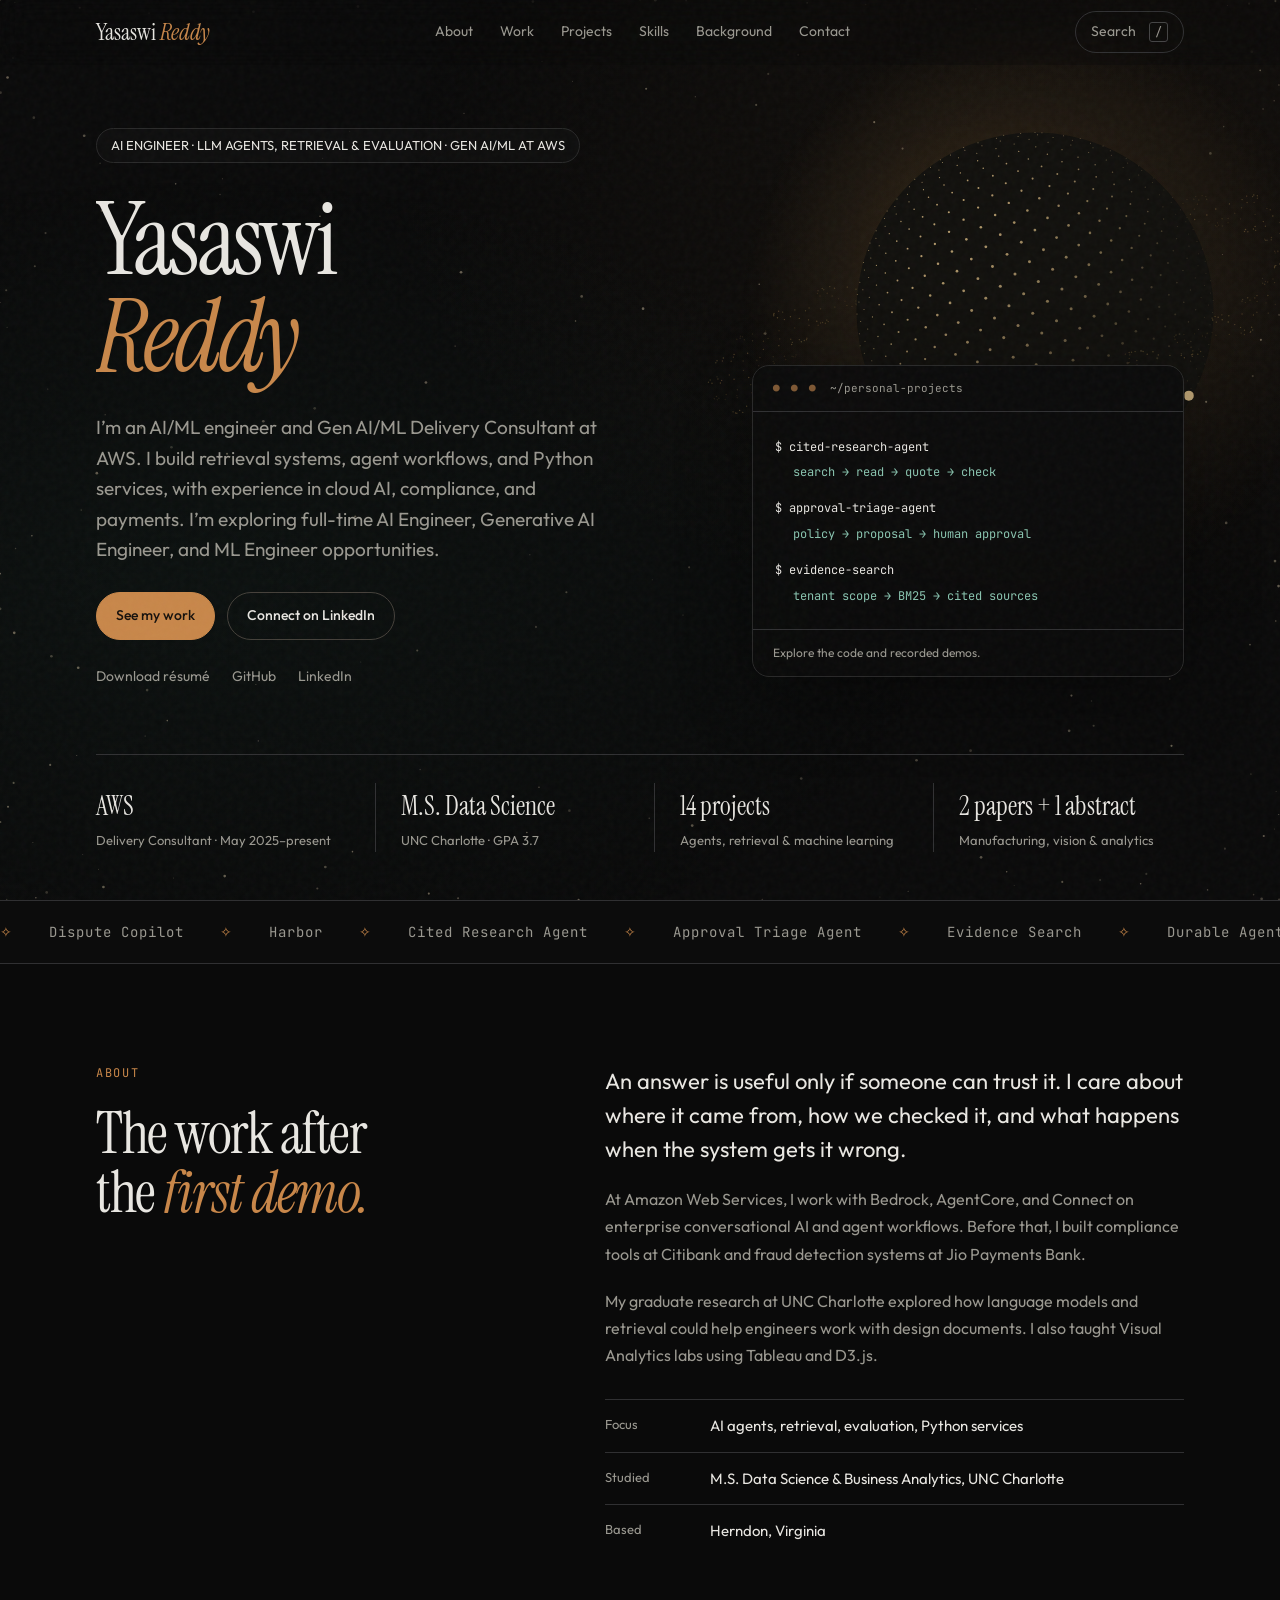
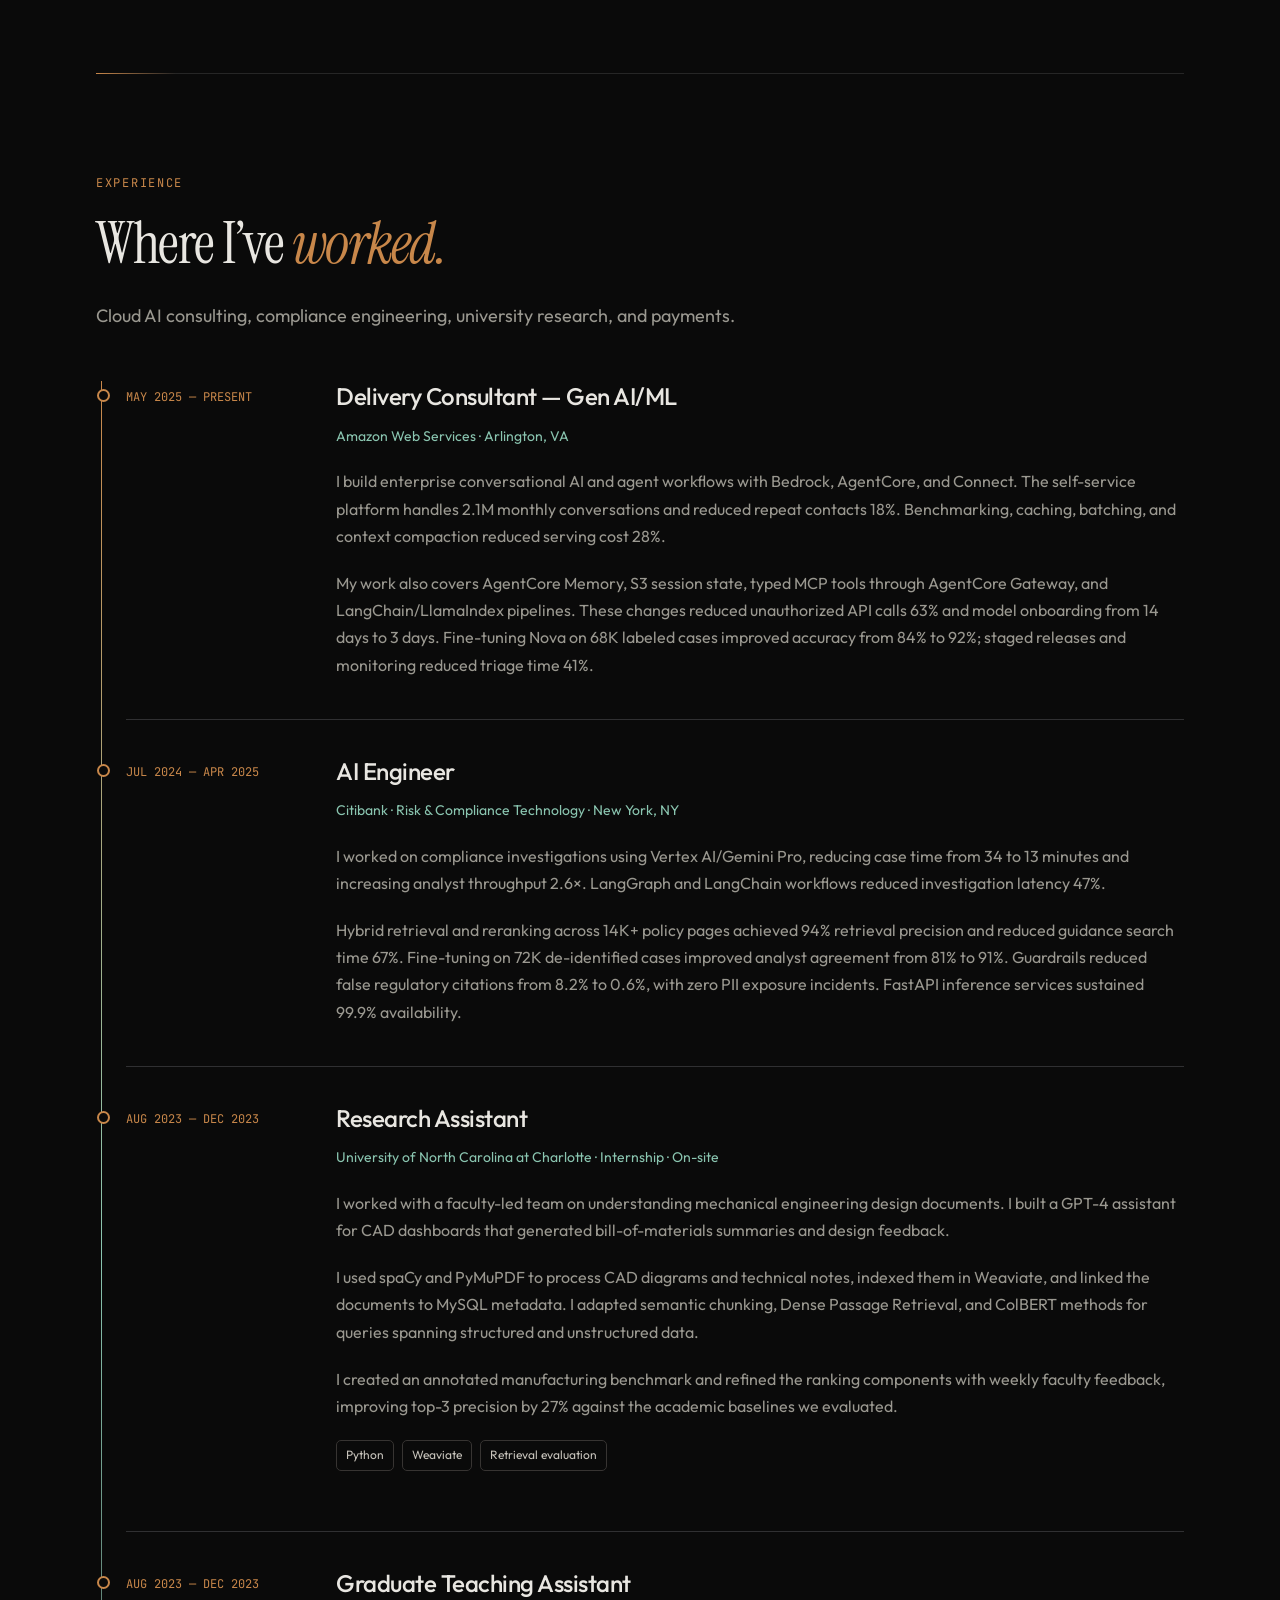
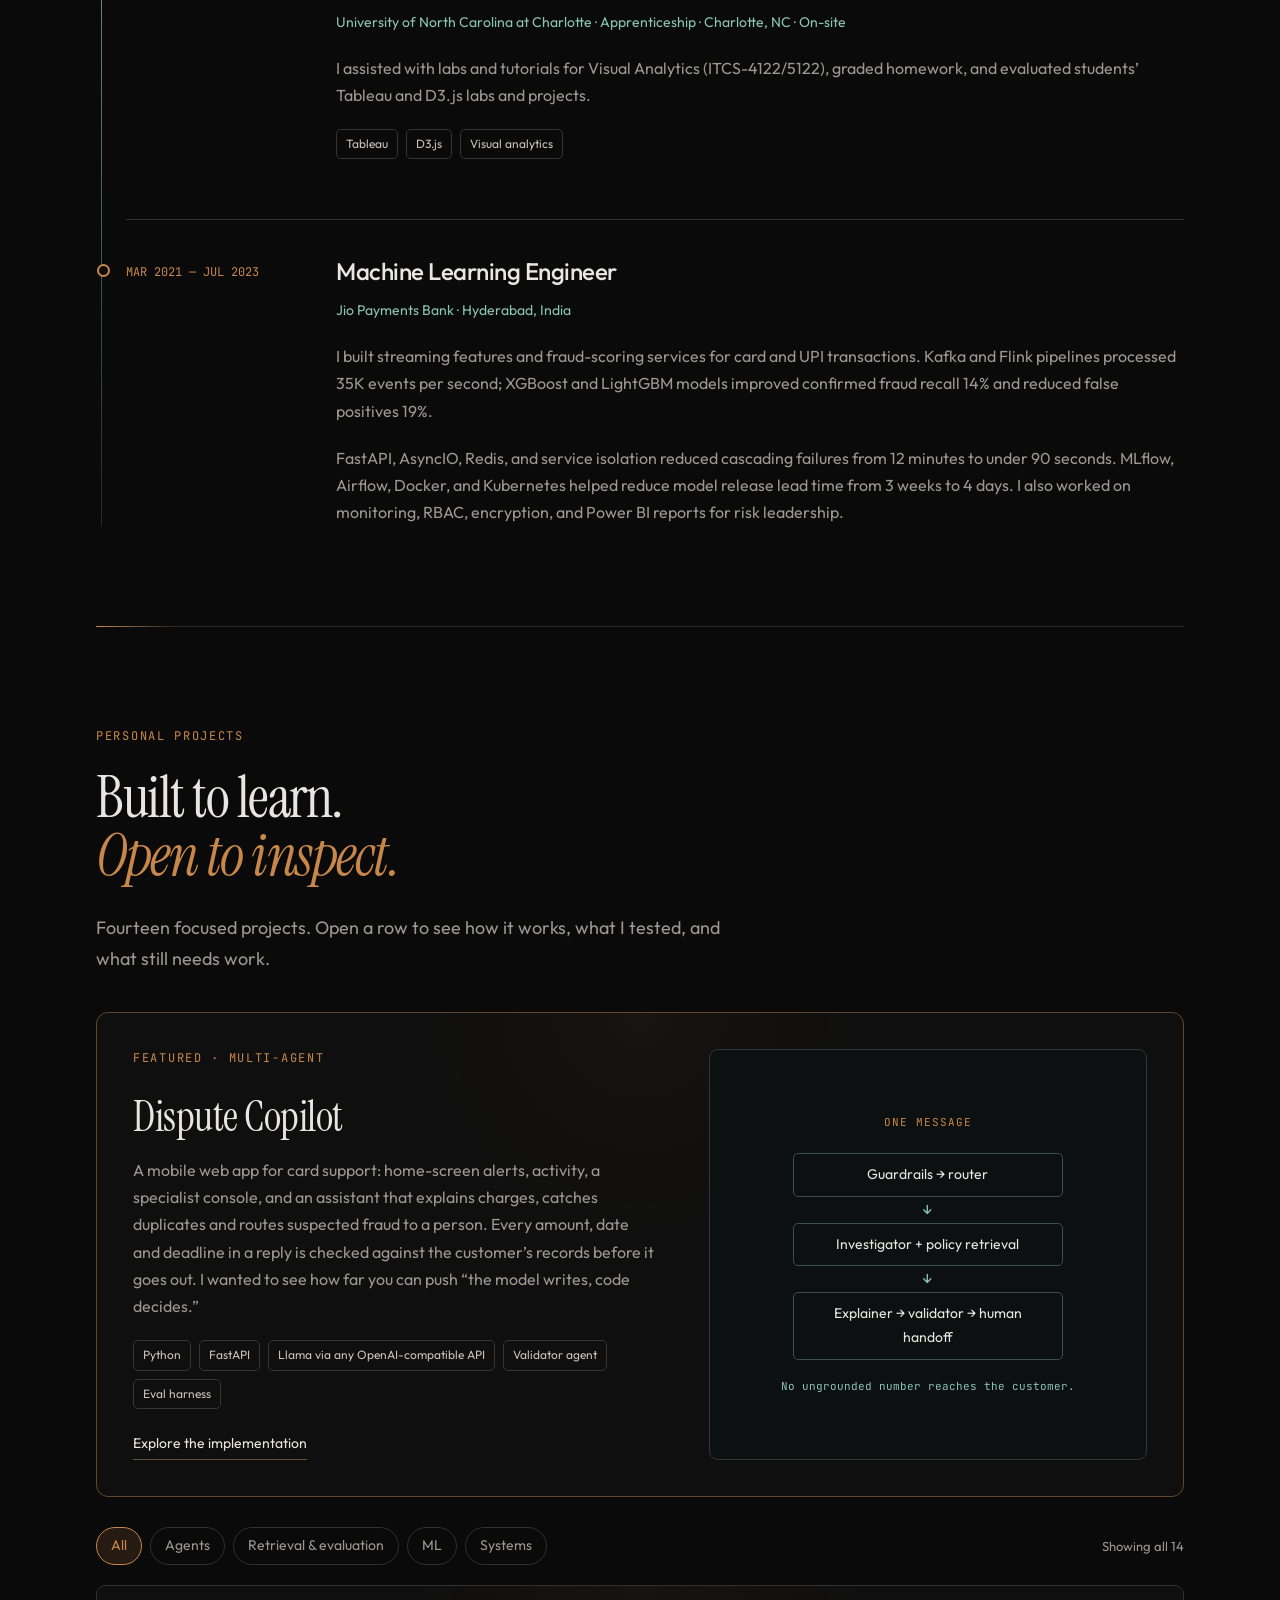
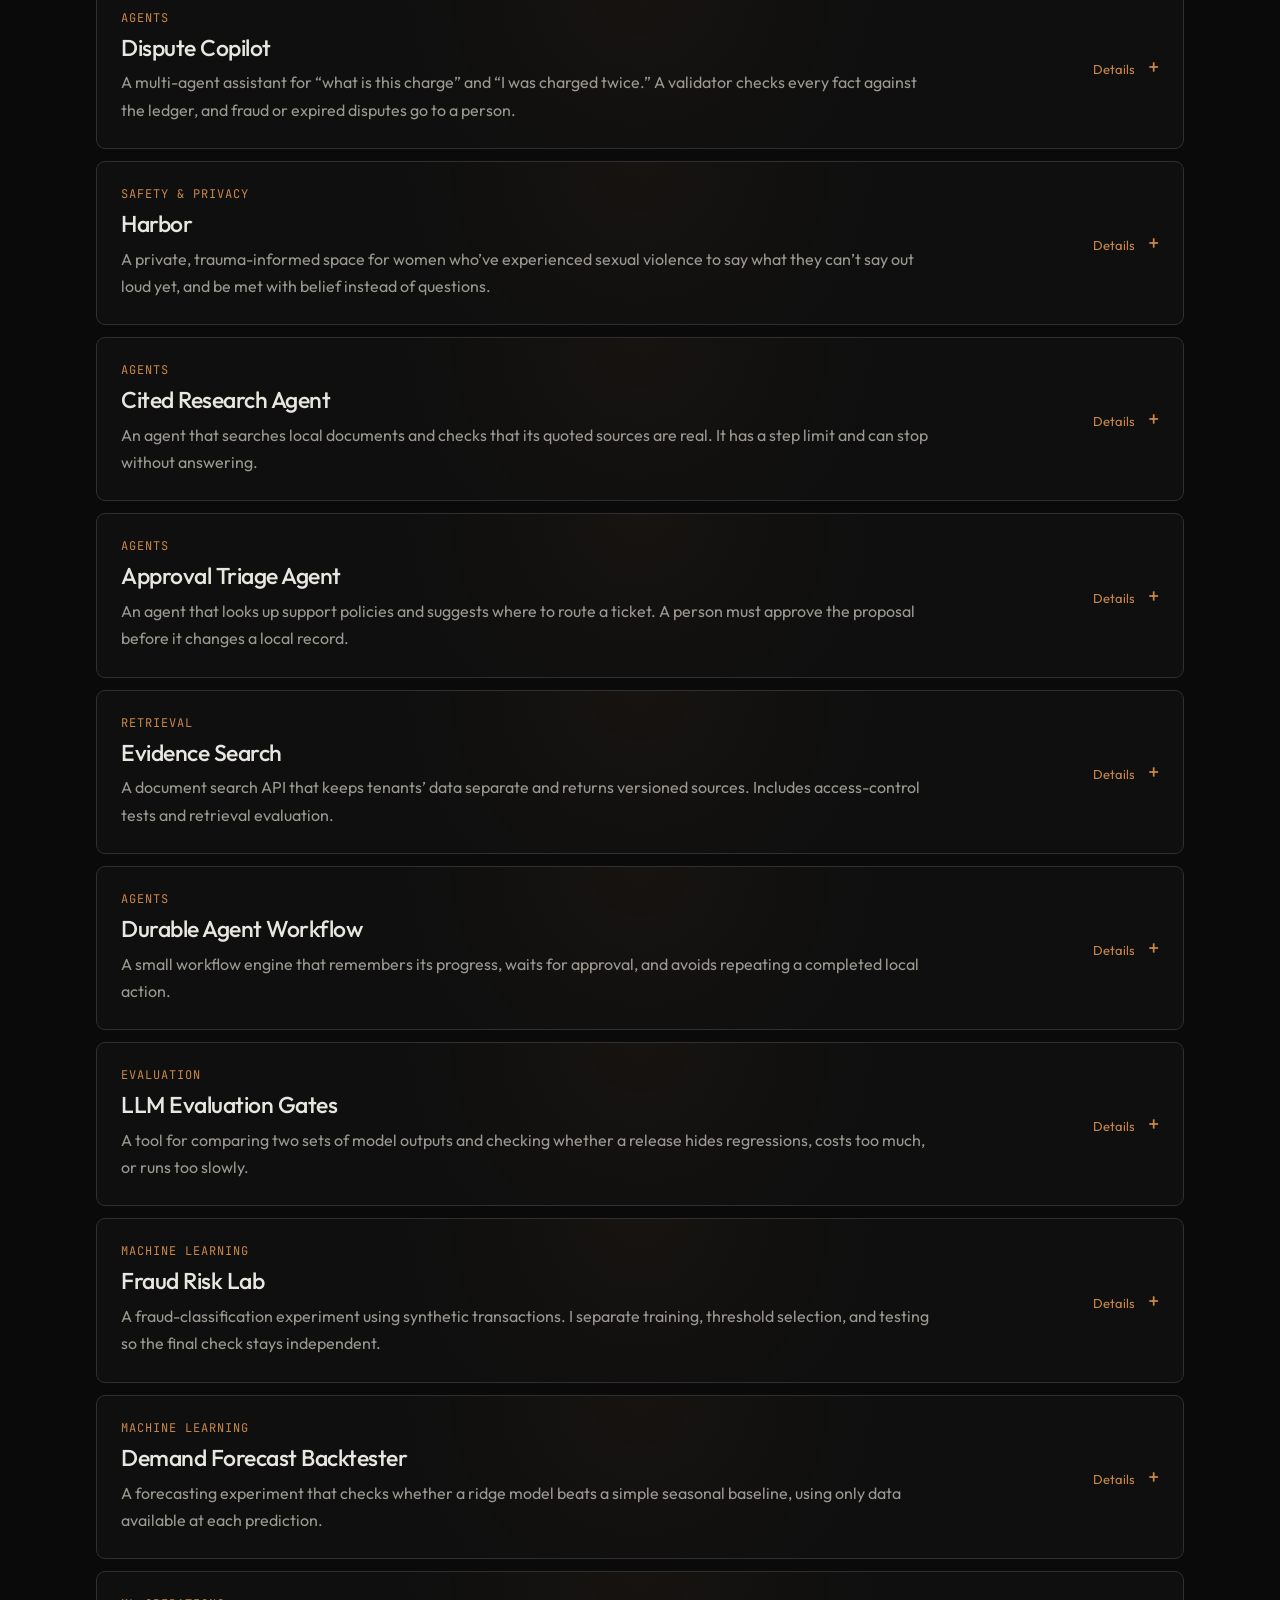
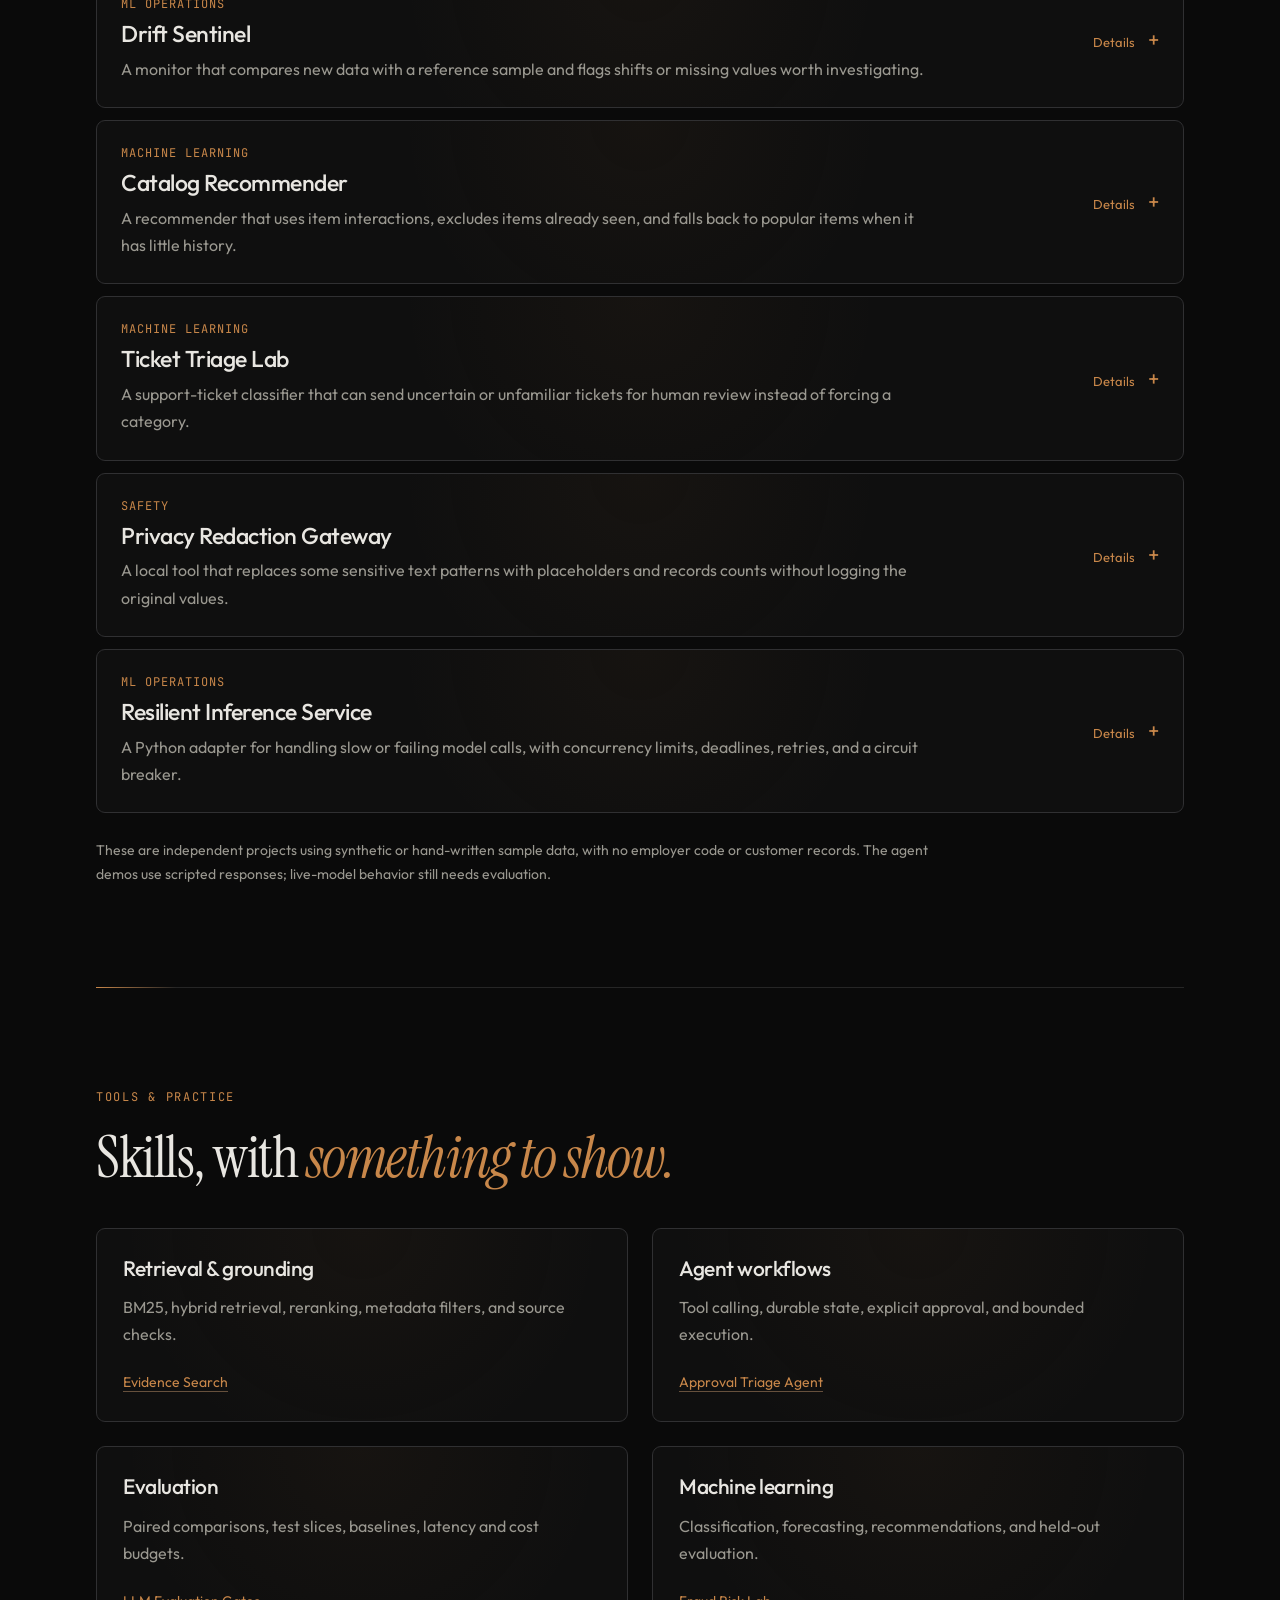
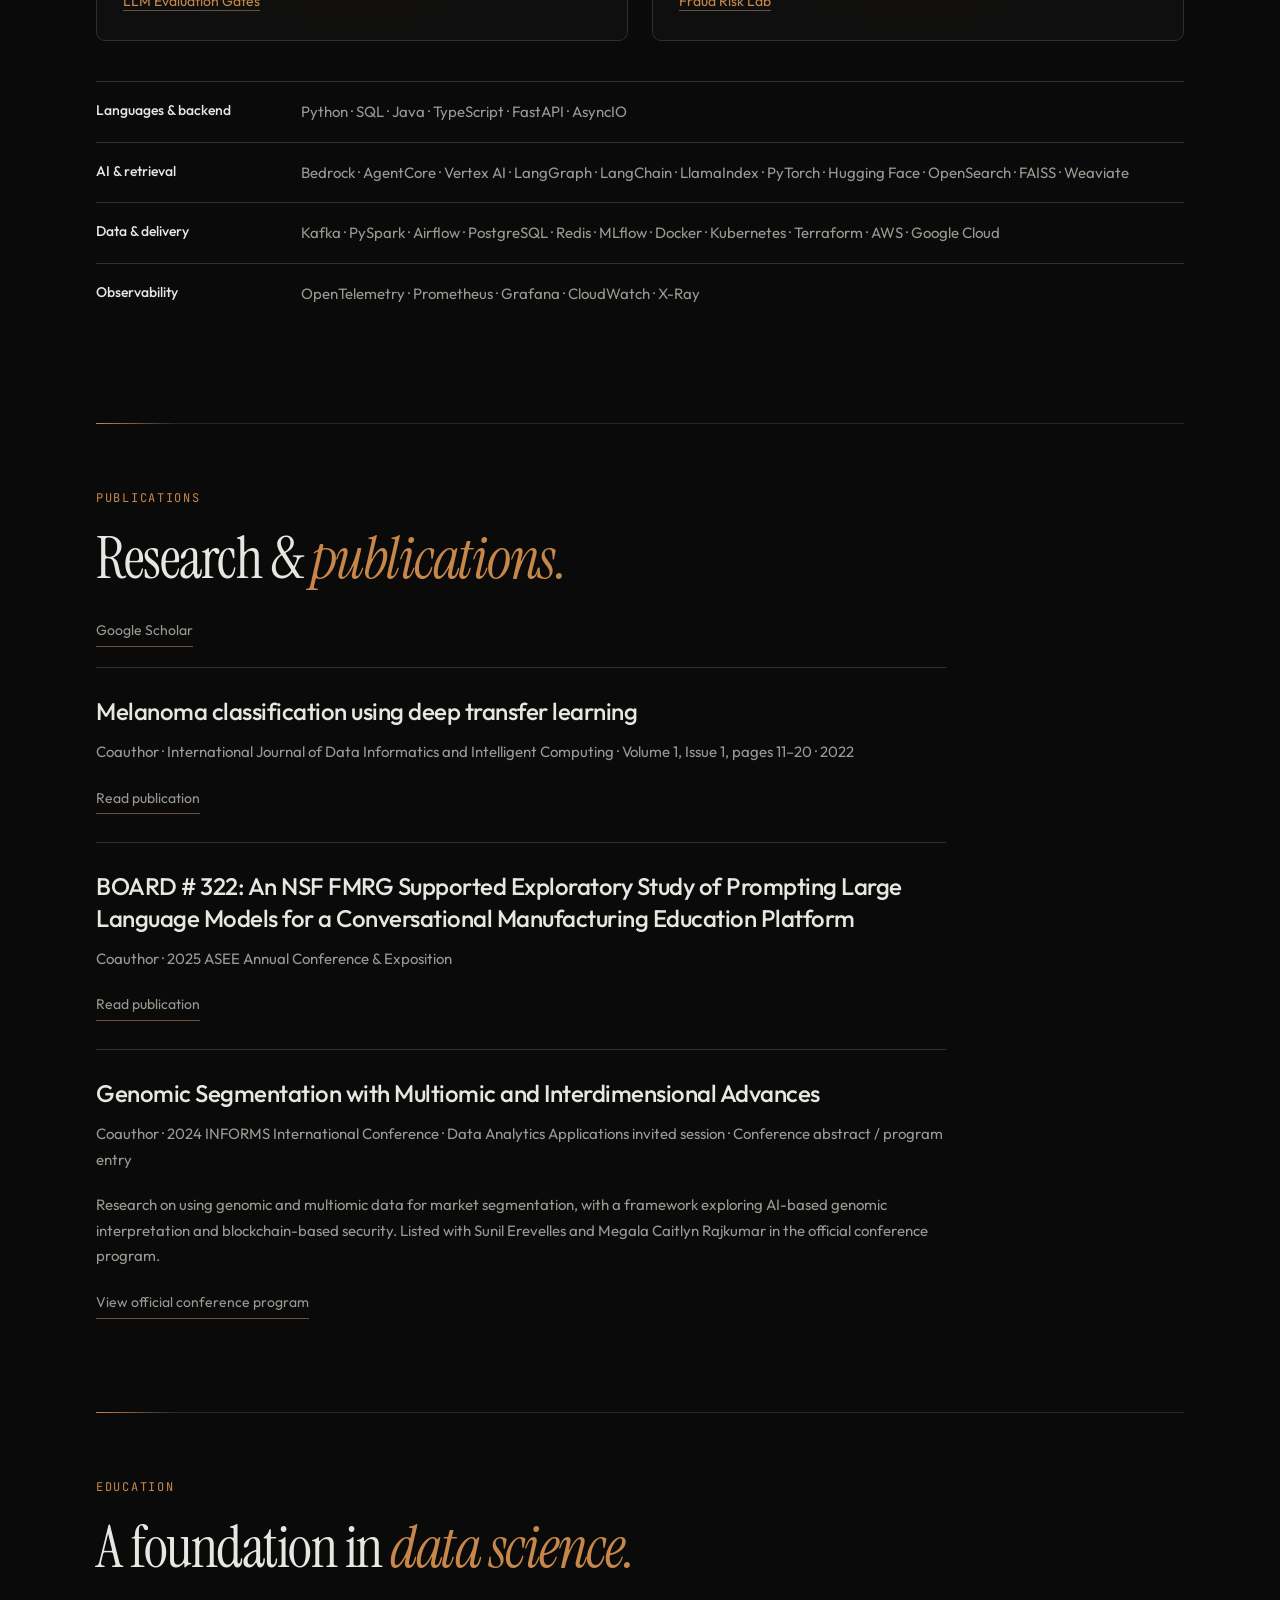
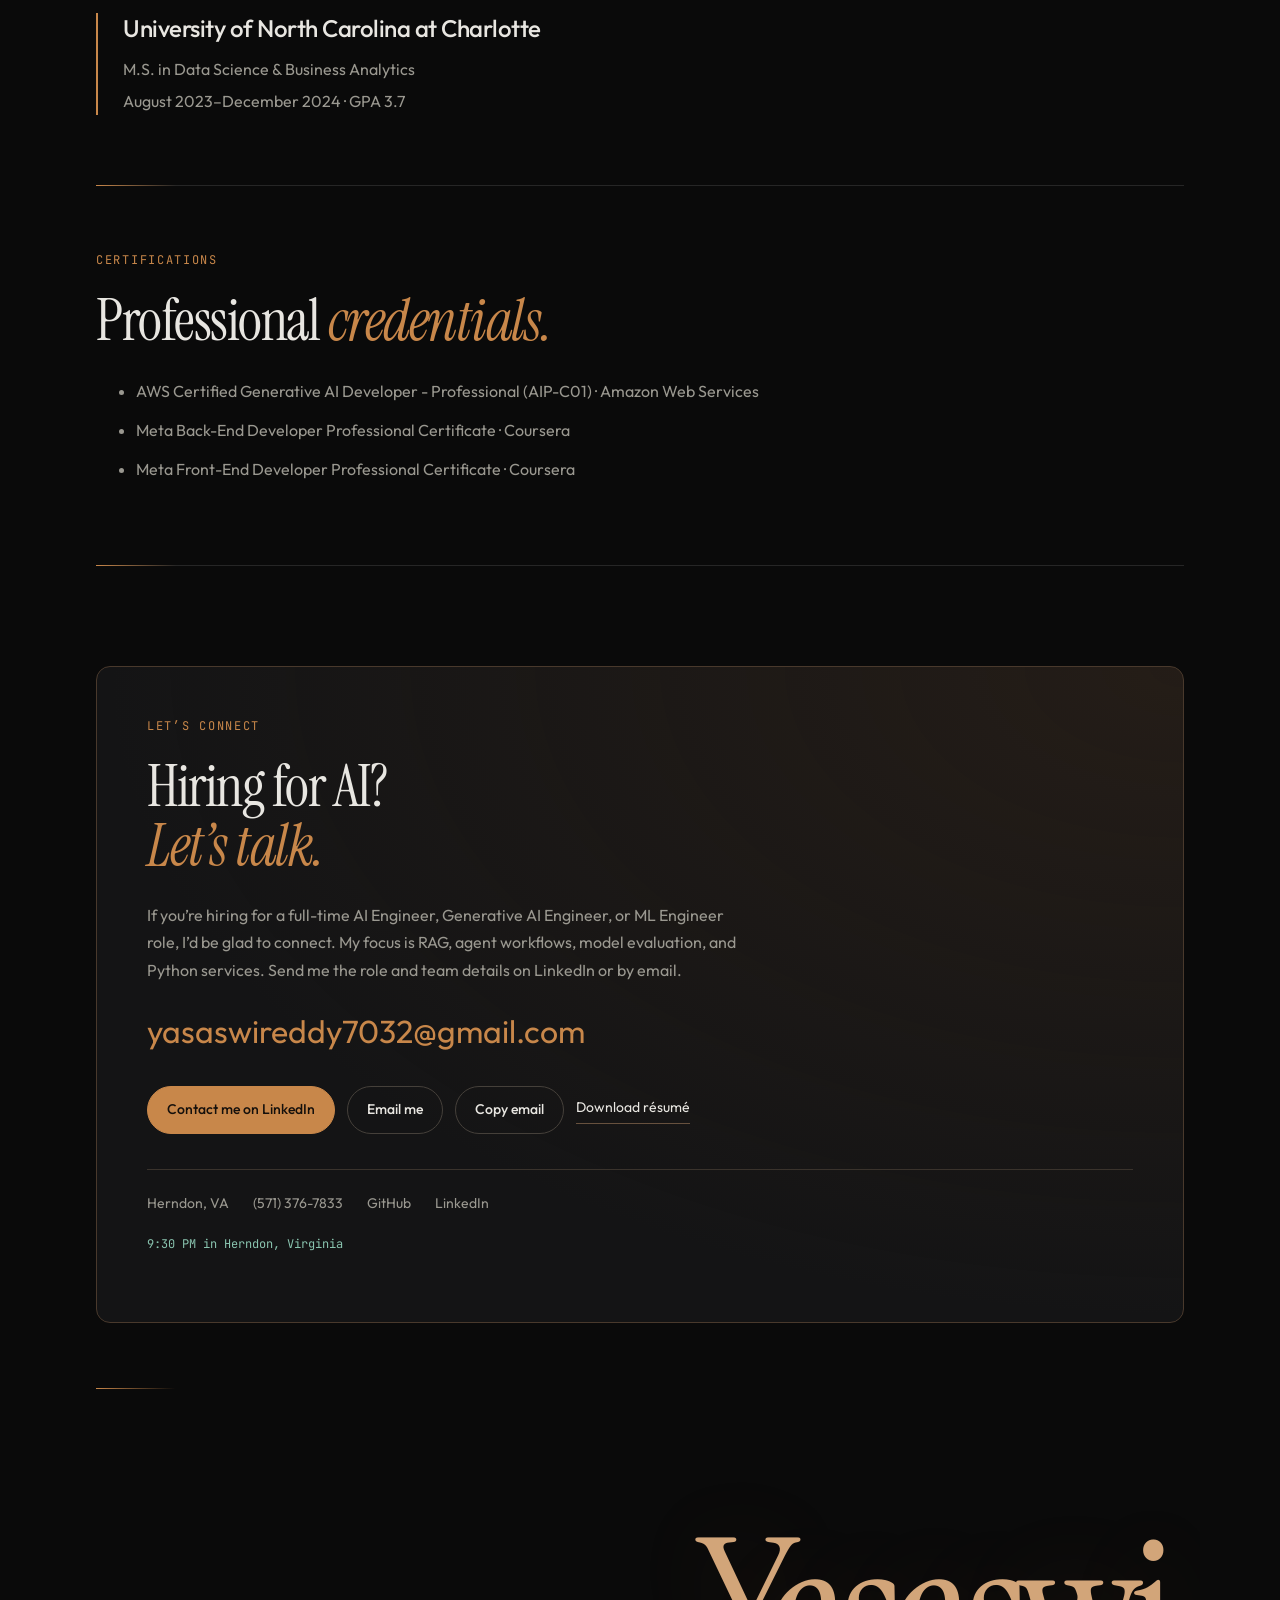
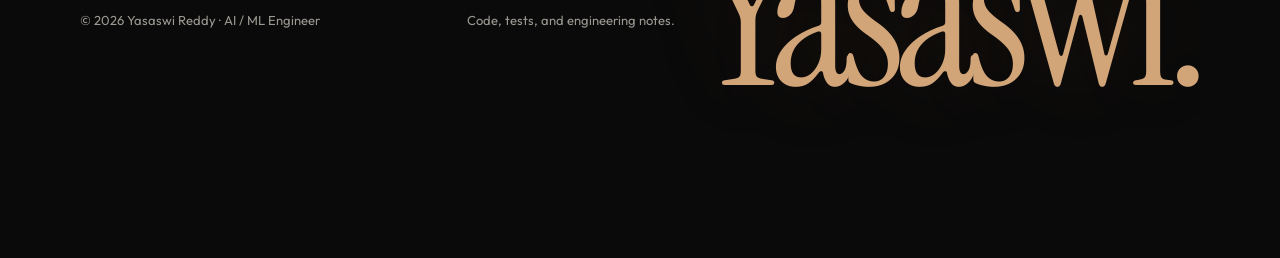
==== index.html @ 03871ff8 "Use Yasaswi Reddy everywhere and add cover images for Dispute Copilot and Harbor Co-Authored-By: Cla" ====
<!doctype html>
<html lang="en"><head><meta charset="utf-8"><meta name="viewport" content="width=device-width,initial-scale=1"><title>Yasaswi Reddy | AI &amp; ML Engineer</title><meta name="description" content="Yasaswi Reddy, Gen AI/ML Delivery Consultant at AWS. Explore independent agent, retrieval, and machine learning projects, research, and engineering experience."><meta name="theme-color" content="#0c0c0d"><link rel="canonical" href="https://yasaswireddy7032.github.io/evidence-search/"><meta property="og:title" content="Yasaswi Reddy | AI & ML Engineer"><meta property="og:description" content="Agent workflows, retrieval, and dependable Python systems. Projects with code, tests, and honest engineering notes."><meta property="og:type" content="website"><meta property="og:url" content="https://yasaswireddy7032.github.io/evidence-search/"><meta property="og:image" content="https://yasaswireddy7032.github.io/evidence-search/og/portfolio.png"><meta property="og:image:width" content="1200"><meta property="og:image:height" content="627"><meta name="twitter:card" content="summary_large_image"><meta name="twitter:image" content="https://yasaswireddy7032.github.io/evidence-search/og/portfolio.png"><link rel="stylesheet" href="style.css"><link rel="stylesheet" href="effects.css"><script src="app.js" defer></script><script src="effects.js" defer></script></head>
<body><div class="cosmos" aria-hidden="true"><canvas id="starfield"></canvas></div><div class="grain" aria-hidden="true"></div><div class="scroll-progress" aria-hidden="true"></div><a class="skip" href="#main">Skip to content</a>
<header class="site-header"><nav aria-label="Main navigation"><a class="brand" href="#home">Yasaswi <em>Reddy</em></a><div class="navlinks" id="section-links"><a href="#about">About</a><a href="#experience">Work</a><a href="#work">Projects</a><a href="#skills">Skills</a><a href="#background">Background</a><a href="#contact">Contact</a></div><button class="search-toggle" aria-label="Search projects and sections" hidden>Search <kbd>/</kbd></button><button class="menu-toggle" aria-expanded="false" aria-controls="section-links">Menu</button></nav></header>
<main id="main"><section id="home" class="hero wrap"><div class="planet-stage" aria-hidden="true"><canvas id="planet"></canvas></div><div class="hero-grid"><div><p class="eyebrow">AI ENGINEER · LLM AGENTS, RETRIEVAL &amp; EVALUATION · GEN AI/ML AT AWS</p><h1><span class="name-line"><span>Yasaswi</span></span><span class="name-line"><span><em>Reddy</em></span></span></h1><p class="intro">I’m an AI/ML engineer and Gen AI/ML Delivery Consultant at AWS. I build retrieval systems, agent workflows, and Python services, with experience in cloud AI, compliance, and payments. I’m exploring full-time AI Engineer, Generative AI Engineer, and ML Engineer opportunities.</p><div class="actions"><a class="button" href="#work">See my work</a><a class="button secondary" href="https://www.linkedin.com/in/yasaswireddy/">Connect on LinkedIn</a></div><div class="hero-links"><a href="Yasaswi-Bhumireddy-AI-Engineer.pdf">Download résumé</a><a href="https://github.com/yasaswireddy7032">GitHub</a><a href="https://www.linkedin.com/in/yasaswireddy/">LinkedIn</a></div></div><div class="terminal"><div class="terminal-bar"><span>~/personal-projects</span><span>Python / AI</span></div><div class="terminal-content"><a href="cited-research-agent.html"><span class="prompt">$</span> cited-research-agent</a><p>search → read → quote → check</p><a href="approval-triage-agent.html"><span class="prompt">$</span> approval-triage-agent</a><p>policy → proposal → human approval</p><a href="evidence-search.html"><span class="prompt">$</span> evidence-search</a><p>tenant scope → BM25 → cited sources</p></div><div class="terminal-foot">Explore the code and recorded demos.</div></div></div><dl class="credentials"><div><dt>Now</dt><dd>AWS</dd><p>Delivery Consultant · May 2025–present</p></div><div><dt>Education</dt><dd>M.S. Data Science</dd><p>UNC Charlotte · GPA 3.7</p></div><div><dt>Independent work</dt><dd>14 projects</dd><p>Agents, retrieval &amp; machine learning</p></div><div><dt>Research</dt><dd>2 papers + 1 abstract</dd><p>Manufacturing, vision &amp; analytics</p></div></dl></section>
<div class="focus-band">AGENT WORKFLOWS <span>·</span> RETRIEVAL <span>·</span> EVALUATION <span>·</span> PYTHON <span>·</span> CLOUD AI</div>
<section id="about" class="section wrap two-col"><div><p class="eyebrow">ABOUT</p><h2>The work after<br>the <em>first demo.</em></h2></div><div><p class="large-copy">An answer is useful only if someone can trust it. I care about where it came from, how we checked it, and what happens when the system gets it wrong.</p><p>At Amazon Web Services, I work with Bedrock, AgentCore, and Connect on enterprise conversational AI and agent workflows. Before that, I built compliance tools at Citibank and fraud detection systems at Jio Payments Bank.</p><p>My graduate research at UNC Charlotte explored how language models and retrieval could help engineers work with design documents. I also taught Visual Analytics labs using Tableau and D3.js.</p><dl class="facts"><div><dt>Focus</dt><dd>AI agents, retrieval, evaluation, Python services</dd></div><div><dt>Studied</dt><dd>M.S. Data Science &amp; Business Analytics, UNC Charlotte</dd></div><div><dt>Based</dt><dd>Herndon, Virginia</dd></div></dl></div></section>
<section id="experience" class="section wrap"><p class="eyebrow">EXPERIENCE</p><h2>Where I’ve <em>worked.</em></h2><p class="section-intro">Cloud AI consulting, compliance engineering, university research, and payments.</p><div class="timeline"><article><span class="date">MAY 2025 — PRESENT</span><div><h3>Delivery Consultant — Gen AI/ML</h3><p class="employer">Amazon Web Services · Arlington, VA</p><p>I build enterprise conversational AI and agent workflows with Bedrock, AgentCore, and Connect. The self-service platform handles 2.1M monthly conversations and reduced repeat contacts 18%. Benchmarking, caching, batching, and context compaction reduced serving cost 28%.</p><p>My work also covers AgentCore Memory, S3 session state, typed MCP tools through AgentCore Gateway, and LangChain/LlamaIndex pipelines. These changes reduced unauthorized API calls 63% and model onboarding from 14 days to 3 days. Fine-tuning Nova on 68K labeled cases improved accuracy from 84% to 92%; staged releases and monitoring reduced triage time 41%.</p></div></article><article><span class="date">JUL 2024 — APR 2025</span><div><h3>AI Engineer</h3><p class="employer">Citibank · Risk &amp; Compliance Technology · New York, NY</p><p>I worked on compliance investigations using Vertex AI/Gemini Pro, reducing case time from 34 to 13 minutes and increasing analyst throughput 2.6×. LangGraph and LangChain workflows reduced investigation latency 47%.</p><p>Hybrid retrieval and reranking across 14K+ policy pages achieved 94% retrieval precision and reduced guidance search time 67%. Fine-tuning on 72K de-identified cases improved analyst agreement from 81% to 91%. Guardrails reduced false regulatory citations from 8.2% to 0.6%, with zero PII exposure incidents. FastAPI inference services sustained 99.9% availability.</p></div></article><article><span class="date">AUG 2023 — DEC 2023</span><div><h3>Research Assistant</h3><p class="employer">University of North Carolina at Charlotte · Internship · On-site</p><p>I worked with a faculty-led team on understanding mechanical engineering design documents. I built a GPT-4 assistant for CAD dashboards that generated bill-of-materials summaries and design feedback.</p><p>I used spaCy and PyMuPDF to process CAD diagrams and technical notes, indexed them in Weaviate, and linked the documents to MySQL metadata. I adapted semantic chunking, Dense Passage Retrieval, and ColBERT methods for queries spanning structured and unstructured data.</p><p>I created an annotated manufacturing benchmark and refined the ranking components with weekly faculty feedback, improving top-3 precision by 27% against the academic baselines we evaluated.</p><div class="tags"><span>Python</span><span>Weaviate</span><span>Retrieval evaluation</span></div></div></article><article><span class="date">AUG 2023 — DEC 2023</span><div><h3>Graduate Teaching Assistant</h3><p class="employer">University of North Carolina at Charlotte · Apprenticeship · Charlotte, NC · On-site</p><p>I assisted with labs and tutorials for Visual Analytics (ITCS-4122/5122), graded homework, and evaluated students’ Tableau and D3.js labs and projects.</p><div class="tags"><span>Tableau</span><span>D3.js</span><span>Visual analytics</span></div></div></article><article><span class="date">MAR 2021 — JUL 2023</span><div><h3>Machine Learning Engineer</h3><p class="employer">Jio Payments Bank · Hyderabad, India</p><p>I built streaming features and fraud-scoring services for card and UPI transactions. Kafka and Flink pipelines processed 35K events per second; XGBoost and LightGBM models improved confirmed fraud recall 14% and reduced false positives 19%.</p><p>FastAPI, AsyncIO, Redis, and service isolation reduced cascading failures from 12 minutes to under 90 seconds. MLflow, Airflow, Docker, and Kubernetes helped reduce model release lead time from 3 weeks to 4 days. I also worked on monitoring, RBAC, encryption, and Power BI reports for risk leadership.</p></div></article></div></section>
<section id="work" class="section wrap"><p class="eyebrow">PERSONAL PROJECTS</p><h2>Built to learn.<br><em>Open to inspect.</em></h2><p class="section-intro">Fourteen focused projects. Open a row to see how it works, what I tested, and what still needs work.</p><div class="featured"><div><p class="eyebrow">FEATURED · MULTI-AGENT</p><h3>Dispute Copilot</h3><p>A mobile web app for card support: home-screen alerts, activity, a specialist console, and an assistant that explains charges, catches duplicates and routes suspected fraud to a person. Every amount, date and deadline in a reply is checked against the customer&#8217;s records before it goes out. I wanted to see how far you can push “the model writes, code decides.”</p><div class="tags"><span>Python</span><span>FastAPI</span><span>Llama via any OpenAI-compatible API</span><span>Validator agent</span><span>Eval harness</span></div><a class="text-link" href="dispute-copilot.html">Explore the implementation</a></div><div class="pipeline" aria-label="Dispute Copilot architecture"><span class="eyebrow">ONE MESSAGE</span><div>Guardrails → router</div><span aria-hidden="true">↓</span><div>Investigator + policy retrieval</div><span aria-hidden="true">↓</span><div>Explainer → validator → human handoff</div><p>No ungrounded number reaches the customer.</p></div></div>
<div class="project-toolbar"><div class="filters" role="group" aria-label="Filter projects" hidden><button class="active" data-filter="All" aria-pressed="true">All</button><button data-filter="Agents" aria-pressed="false">Agents</button><button data-filter="Retrieval &amp; evaluation" aria-pressed="false">Retrieval &amp; evaluation</button><button data-filter="ML" aria-pressed="false">ML</button><button data-filter="Systems" aria-pressed="false">Systems</button></div><p id="project-count" aria-live="polite">Showing all 14</p></div><div id="projects-grid"><article class="project" id="p-dispute-copilot" data-category="Agents"><details><summary><span class="project-category">Agents</span><h3>Dispute Copilot</h3><span class="project-summary">A multi-agent assistant for “what is this charge” and “I was charged twice.” A validator checks every fact against the ledger, and fraud or expired disputes go to a person.</span><span class="detail-label">Details <span aria-hidden="true">+</span></span></summary><div class="project-body"><img class="project-cover" src="og/dispute-copilot.png" alt="Dispute Copilot home screen and chat" loading="lazy" width="1200" height="627"><h4>How it works</h4><p>Guardrails → router (LLM with rule fallback) → investigator (duplicate, subscription, fraud signals, notice deadline) → Reg Z / Reg E retrieval → explainer returns claims that cite evidence → deterministic validator → one retry, then rules, then a human. Disputes are drafted only after the customer confirms and are approved by a reviewer against a payload hash.</p><h4>Scope &amp; limitations</h4><p>58 tests pass. On 136 templated cases the rule-based mode passes all of them; on 25 hand-written messy messages it passes 44%, which is the gap the model router is meant to close. Model-backed numbers are not published yet. Synthetic data only; the fraud score is hand-weighted, not trained; policy text is my own summary, not legal guidance.</p><div class="actions"><a class="button secondary" href="dispute-copilot.html">Code &amp; implementation notes</a><a class="text-link" href="https://github.com/yasaswireddy7032/dispute-copilot/archive/refs/heads/main.zip">Download source</a></div></div></details></article><article class="project" id="p-harbor" data-category="Agents"><details><summary><span class="project-category">Safety &amp; privacy</span><h3>Harbor</h3><span class="project-summary">A private, trauma-informed space for women who&#8217;ve experienced sexual violence to say what they can&#8217;t say out loud yet, and be met with belief instead of questions.</span><span class="detail-label">Details <span aria-hidden="true">+</span></span></summary><div class="project-body"><img class="project-cover" src="og/harbor.png" alt="Harbor home screen and a supportive reply" loading="lazy" width="1200" height="627"><h4>How it works</h4><p>On-device listener: safety checks first (self-harm → 988, danger → 911 and quick exit, recent assault → time-sensitive care, no pressure), then theme-aware replies that never ask why or for details. Tap-to-say feelings, full-screen cards to show a nurse or counselor (read aloud), private journal, grounding, options, real survivor talks, and a safety plan. Anything saved is AES-GCM encrypted with her passcode; strict CSP, no server, no analytics.</p><h4>Scope &amp; limitations</h4><p>14 listener tests cover crisis routing and screen every reply for blaming or doubting language. Rule-based listener by default; an optional on-device model is screened the same way. Not yet reviewed by a rape crisis center, which is the next step before anyone relies on it. US resources only.</p><div class="actions"><a class="button secondary" href="https://yasaswireddy7032.github.io/harbor/">Open the app</a><a class="text-link" href="harbor.html">Code &amp; design notes</a><a class="text-link" href="https://github.com/yasaswireddy7032/harbor/archive/refs/heads/main.zip">Download source</a></div></div></details></article><article class="project" id="p-cited-research-agent" data-category="Agents"><details><summary><span class="project-category">Agents</span><h3>Cited Research Agent</h3><span class="project-summary">An agent that searches local documents and checks that its quoted sources are real. It has a step limit and can stop without answering.</span><span class="detail-label">Details <span aria-hidden="true">+</span></span></summary><div class="project-body"><h4>How it works</h4><p>Question → model decision → validated search/read tools → answer with source quotes and document hashes, or abstention. Python limits steps and rejects unknown tools and unread citations.</p><h4>Scope &amp; limitations</h4><p>Nine local tests and a scripted demo pass. Live-model execution has not been validated. Exact quotes do not establish semantic entailment; lexical search misses paraphrases. No web access or filesystem tool is exposed to the model.</p><div class="actions"><a class="button secondary" href="cited-research-agent.html">Code &amp; implementation notes</a><a class="text-link" href="https://github.com/yasaswireddy7032/cited-research-agent/archive/refs/heads/main.zip">Download source</a></div></div></details></article><article class="project" id="p-approval-triage-agent" data-category="Agents"><details><summary><span class="project-category">Agents</span><h3>Approval Triage Agent</h3><span class="project-summary">An agent that looks up support policies and suggests where to route a ticket. A person must approve the proposal before it changes a local record.</span><span class="detail-label">Details <span aria-hidden="true">+</span></span></summary><div class="project-body"><h4>How it works</h4><p>Ticket → model-selected policy lookup → validated routing proposal → pending SQLite record → human confirmation of the exact proposal → atomic local assignment and audit.</p><h4>Scope &amp; limitations</h4><p>Nine local tests and a scripted demo pass. Optional Ollama adapter; live-model behavior is not yet validated. Approval is a local CLI boundary, not authenticated multi-user authorization. No replies are sent and no external ticket system is modified.</p><div class="actions"><a class="button secondary" href="approval-triage-agent.html">Code &amp; implementation notes</a><a class="text-link" href="https://github.com/yasaswireddy7032/approval-triage-agent/archive/refs/heads/main.zip">Download source</a></div></div></details></article><article class="project" id="p-evidence-search" data-category="Retrieval & evaluation"><details><summary><span class="project-category">Retrieval</span><h3>Evidence Search</h3><span class="project-summary">A document search API that keeps tenants’ data separate and returns versioned sources. Includes access-control tests and retrieval evaluation.</span><span class="detail-label">Details <span aria-hidden="true">+</span></span></summary><div class="project-body"><h4>How it works</h4><p>Server-side bearer identity → reader/writer authorization → SQLite document store → overlapping chunks → tenant-local BM25 → content-versioned evidence. Integration tests cover access isolation, spoofed tenant fields, persistence, deletion, and content-free auditing.</p><h4>Scope &amp; limitations</h4><p>Lexical retrieval misses paraphrases. The API maps server-configured bearer credentials to tenants and roles, but needs production identity, transport security, rate limits, storage bounds, and load testing. It does not call a language model.</p><div class="actions"><a class="button secondary" href="evidence-search.html">Code &amp; implementation notes</a><a class="text-link" href="evidence-search.zip">Download source</a></div></div></details></article><article class="project" id="p-durable-agent-workflow" data-category="Agents"><details><summary><span class="project-category">Agents</span><h3>Durable Agent Workflow</h3><span class="project-summary">A small workflow engine that remembers its progress, waits for approval, and avoids repeating a completed local action.</span><span class="detail-label">Details <span aria-hidden="true">+</span></span></summary><div class="project-body"><h4>How it works</h4><p>Request → idempotency check → pending approval → approved → local tool → completed. SQLite transactions make the state transition and local audit atomic.</p><h4>Scope &amp; limitations</h4><p>This is an agent workflow foundation, not an autonomous LLM agent. No authentication, remote tools, retries, or distributed workers. Approval authority must be enforced by the application. Add an outbox for remote effects; never claim global exactly-once execution.</p><div class="actions"><a class="button secondary" href="durable-agent-workflow.html">Code &amp; implementation notes</a><a class="text-link" href="durable-agent-workflow.zip">Download source</a></div></div></details></article><article class="project" id="p-llm-evaluation-gates" data-category="Retrieval & evaluation"><details><summary><span class="project-category">Evaluation</span><h3>LLM Evaluation Gates</h3><span class="project-summary">A tool for comparing two sets of model outputs and checking whether a release hides regressions, costs too much, or runs too slowly.</span><span class="detail-label">Details <span aria-hidden="true">+</span></span></summary><div class="project-body"><h4>How it works</h4><p>Labeled cases and paired predictions → exact coverage validation → correctness and citation checks → slice metrics → paired bootstrap interval → latency/cost budgets → release decision. A synthetic 18-case fixture demonstrates a refusal regression hidden by aggregate improvement.</p><h4>Scope &amp; limitations</h4><p>Exact-match grading is deliberately narrow. A valid citation ID does not prove factual entailment. The one-case demo is a smoke example, not evidence of model quality. Add blinded human labels, semantic graders, safety slices, and confidence intervals for serious release decisions.</p><div class="actions"><a class="button secondary" href="llm-evaluation-gates.html">Code &amp; implementation notes</a><a class="text-link" href="llm-evaluation-gates.zip">Download source</a></div></div></details></article><article class="project" id="p-fraud-risk-lab" data-category="ML"><details><summary><span class="project-category">Machine learning</span><h3>Fraud Risk Lab</h3><span class="project-summary">A fraud-classification experiment using synthetic transactions. I separate training, threshold selection, and testing so the final check stays independent.</span><span class="detail-label">Details <span aria-hidden="true">+</span></span></summary><div class="project-body"><h4>How it works</h4><p>Seeded synthetic transaction features → sequential train/validation/test split → train-only scaling and logistic regression → validation threshold selection → untouched test report.</p><h4>Scope &amp; limitations</h4><p>Synthetic features and labels cannot establish financial efficacy or fairness. There is no live bank integration or real fraud decisioning. Validate with consented representative data, account-level separation, delayed labels, calibration, subgroup analysis, and human review before any operational use.</p><div class="actions"><a class="button secondary" href="fraud-risk-lab.html">Code &amp; implementation notes</a><a class="text-link" href="fraud-risk-lab.zip">Download source</a></div></div></details></article><article class="project" id="p-demand-forecast-backtester" data-category="ML"><details><summary><span class="project-category">Machine learning</span><h3>Demand Forecast Backtester</h3><span class="project-summary">A forecasting experiment that checks whether a ridge model beats a simple seasonal baseline, using only data available at each prediction.</span><span class="detail-label">Details <span aria-hidden="true">+</span></span></summary><div class="project-body"><h4>How it works</h4><p>Synthetic daily series → past-only lag features → expanding-window refits → one-step predictions → comparison with a seven-day seasonal baseline.</p><h4>Scope &amp; limitations</h4><p>Only one-step univariate forecasting with synthetic weekly seasonality. No promotion signals, hierarchy, prediction intervals, or multi-step planning. Extend with rolling-origin horizon evaluation and real demand data; report when the baseline wins.</p><div class="actions"><a class="button secondary" href="demand-forecast-backtester.html">Code &amp; implementation notes</a><a class="text-link" href="demand-forecast-backtester.zip">Download source</a></div></div></details></article><article class="project" id="p-drift-sentinel" data-category="Systems"><details><summary><span class="project-category">ML operations</span><h3>Drift Sentinel</h3><span class="project-summary">A monitor that compares new data with a reference sample and flags shifts or missing values worth investigating.</span><span class="detail-label">Details <span aria-hidden="true">+</span></span></summary><div class="project-body"><h4>How it works</h4><p>Reference sample → frozen quantile boundaries → smoothed distributions → PSI + missingness → investigation signal. All boundaries and distributions are included in the report for audit.</p><h4>Scope &amp; limitations</h4><p>PSI thresholds are illustrative heuristics, not significance tests. Feature drift is not proof of performance drift. Add minimum sample rules, multiple-feature correction, delayed-label metrics, and alert deduplication before operational monitoring.</p><div class="actions"><a class="button secondary" href="drift-sentinel.html">Code &amp; implementation notes</a><a class="text-link" href="drift-sentinel.zip">Download source</a></div></div></details></article><article class="project" id="p-catalog-recommender" data-category="ML"><details><summary><span class="project-category">Machine learning</span><h3>Catalog Recommender</h3><span class="project-summary">A recommender that uses item interactions, excludes items already seen, and falls back to popular items when it has little history.</span><span class="detail-label">Details <span aria-hidden="true">+</span></span></summary><div class="project-body"><h4>How it works</h4><p>Unique user-item interactions → item co-occurrence cosine → candidate scoring → seen-item exclusion → deterministic ranking. The evaluator rejects overlapping train/holdout interactions.</p><h4>Scope &amp; limitations</h4><p>Tiny hand-authored demo, no production relevance claim. Item similarity is expensive for large catalogs; add sparse matrices or approximate neighbors. Use time-based holdout, cold-start metadata, diversity constraints, and exposure-aware evaluation.</p><div class="actions"><a class="button secondary" href="catalog-recommender.html">Code &amp; implementation notes</a><a class="text-link" href="catalog-recommender.zip">Download source</a></div></div></details></article><article class="project" id="p-ticket-triage-lab" data-category="ML"><details><summary><span class="project-category">Machine learning</span><h3>Ticket Triage Lab</h3><span class="project-summary">A support-ticket classifier that can send uncertain or unfamiliar tickets for human review instead of forcing a category.</span><span class="detail-label">Details <span aria-hidden="true">+</span></span></summary><div class="project-body"><h4>How it works</h4><p>Hand-authored labeled tickets → stratified split → train-only TF-IDF → logistic regression → confidence / vocabulary checks → route or human review.</p><h4>Scope &amp; limitations</h4><p>Tiny dataset and uncalibrated probabilities. Threshold is illustrative and is not selected from a validation set. Add real de-identified tickets, temporal validation, calibration, multilingual testing, label drift monitoring, and escalation cost analysis.</p><div class="actions"><a class="button secondary" href="ticket-triage-lab.html">Code &amp; implementation notes</a><a class="text-link" href="ticket-triage-lab.zip">Download source</a></div></div></details></article><article class="project" id="p-privacy-redaction-gateway" data-category="Systems"><details><summary><span class="project-category">Safety</span><h3>Privacy Redaction Gateway</h3><span class="project-summary">A local tool that replaces some sensitive text patterns with placeholders and records counts without logging the original values.</span><span class="detail-label">Details <span aria-hidden="true">+</span></span></summary><div class="project-body"><h4>How it works</h4><p>Input text → regex candidates → card checksum → overlap resolution → per-request placeholders → counts-only audit. All processing is local.</p><h4>Scope &amp; limitations</h4><p>Pattern matching is incomplete and may produce false positives. It misses names, addresses, non-US phone formats, obfuscation, and context-dependent sensitive information. This is not a compliance guarantee or complete DLP system. Add entity models and adversarial multilingual evaluation.</p><div class="actions"><a class="button secondary" href="privacy-redaction-gateway.html">Code &amp; implementation notes</a><a class="text-link" href="privacy-redaction-gateway.zip">Download source</a></div></div></details></article><article class="project" id="p-resilient-inference-service" data-category="Systems"><details><summary><span class="project-category">ML operations</span><h3>Resilient Inference Service</h3><span class="project-summary">A Python adapter for handling slow or failing model calls, with concurrency limits, deadlines, retries, and a circuit breaker.</span><span class="detail-label">Details <span aria-hidden="true">+</span></span></summary><div class="project-body"><h4>How it works</h4><p>Caller → deadline including queue wait → semaphore → retryable provider call → metrics and circuit state. Python 3.11 structured timeout propagates cancellation.</p><h4>Scope &amp; limitations</h4><p>Adapter library only: no HTTP server, real model provider, or production load test. Circuit state is process-local and cooldown recovery is simplified rather than single-probe half-open. Add shared quotas, randomized backoff, tracing, authenticated endpoints, provider-specific error mapping, and overload tests.</p><div class="actions"><a class="button secondary" href="resilient-inference-service.html">Code &amp; implementation notes</a><a class="text-link" href="resilient-inference-service.zip">Download source</a></div></div></details></article></div><p class="work-note">These are independent projects using synthetic or hand-written sample data, with no employer code or customer records. The agent demos use scripted responses; live-model behavior still needs evaluation.</p></section>
<section id="skills" class="section wrap"><p class="eyebrow">TOOLS &amp; PRACTICE</p><h2>Skills, with <em>something to show.</em></h2><div class="skill-grid"><article><h3>Retrieval &amp; grounding</h3><p>BM25, hybrid retrieval, reranking, metadata filters, and source checks.</p><a href="evidence-search.html">Evidence Search</a></article><article><h3>Agent workflows</h3><p>Tool calling, durable state, explicit approval, and bounded execution.</p><a href="approval-triage-agent.html">Approval Triage Agent</a></article><article><h3>Evaluation</h3><p>Paired comparisons, test slices, baselines, latency and cost budgets.</p><a href="llm-evaluation-gates.html">LLM Evaluation Gates</a></article><article><h3>Machine learning</h3><p>Classification, forecasting, recommendations, and held-out evaluation.</p><a href="fraud-risk-lab.html">Fraud Risk Lab</a></article></div><div class="tool-rows"><p><strong>Languages &amp; backend</strong>Python · SQL · Java · TypeScript · FastAPI · AsyncIO</p><p><strong>AI &amp; retrieval</strong>Bedrock · AgentCore · Vertex AI · LangGraph · LangChain · LlamaIndex · PyTorch · Hugging Face · OpenSearch · FAISS · Weaviate</p><p><strong>Data &amp; delivery</strong>Kafka · PySpark · Airflow · PostgreSQL · Redis · MLflow · Docker · Kubernetes · Terraform · AWS · Google Cloud</p><p><strong>Observability</strong>OpenTelemetry · Prometheus · Grafana · CloudWatch · X-Ray</p></div></section>
<div id="background" class="wrap background"><section id="research" class="section publications"><p class="eyebrow">PUBLICATIONS</p><h2>Research &amp; <em>publications.</em></h2><p><a class="text-link" href="https://scholar.google.com/citations?user=On85uBwAAAAJ&amp;hl=en">Google Scholar</a></p><article><h3>Melanoma classification using deep transfer learning</h3><p>Coauthor · International Journal of Data Informatics and Intelligent Computing · Volume 1, Issue 1, pages 11–20 · 2022</p><p><a class="text-link" href="https://doi.org/10.59461/ijdiic.v1i1.8">Read publication</a></p></article><article><h3>BOARD # 322: An NSF FMRG Supported Exploratory Study of Prompting Large Language Models for a Conversational Manufacturing Education Platform</h3><p>Coauthor · 2025 ASEE Annual Conference &amp; Exposition</p><p><a class="text-link" href="https://doi.org/10.18260/1-2--55689">Read publication</a></p></article><article><h3>Genomic Segmentation with Multiomic and Interdimensional Advances</h3><p>Coauthor · 2024 INFORMS International Conference · Data Analytics Applications invited session · Conference abstract / program entry</p><p>Research on using genomic and multiomic data for market segmentation, with a framework exploring AI-based genomic interpretation and blockchain-based security. Listed with Sunil Erevelles and Megala Caitlyn Rajkumar in the official conference program.</p><p><a class="text-link" href="https://info.informs.org/hubfs/Program_Archives/International/2024%20Internatioal.pdf#page=42">View official conference program</a></p></article></section><section class="section"><p class="eyebrow">EDUCATION</p><h2>A foundation in <em>data science.</em></h2><article class="education"><h3>University of North Carolina at Charlotte</h3><p>M.S. in Data Science &amp; Business Analytics</p><p>August 2023–December 2024 · GPA 3.7</p></article></section><section id="learning" class="section"><p class="eyebrow">CERTIFICATIONS</p><h2>Professional <em>credentials.</em></h2><ul><li>AWS Certified Generative AI Developer - Professional (AIP-C01) · Amazon Web Services</li><li>Meta Back-End Developer Professional Certificate · Coursera</li><li>Meta Front-End Developer Professional Certificate · Coursera</li></ul></section></div>
<section id="contact" class="section wrap"><div class="contact-panel"><p class="eyebrow">LET’S CONNECT</p><h2>Hiring for AI?<br><em>Let’s talk.</em></h2><p>If you’re hiring for a full-time AI Engineer, Generative AI Engineer, or ML Engineer role, I’d be glad to connect. My focus is RAG, agent workflows, model evaluation, and Python services. Send me the role and team details on LinkedIn or by email.</p><a class="contact-email" href="mailto:yasaswireddy7032@gmail.com">yasaswireddy7032@gmail.com</a><div class="actions"><a class="button" href="https://www.linkedin.com/in/yasaswireddy/">Contact me on LinkedIn</a><a class="button secondary" href="mailto:yasaswireddy7032@gmail.com">Email me</a><button class="button secondary" id="copy-email" hidden>Copy email</button><a class="text-link" href="Yasaswi-Bhumireddy-AI-Engineer.pdf">Download résumé</a></div><p id="copy-status" role="status"></p><div class="contact-meta"><span>Herndon, VA</span><a href="tel:+15713767833">(571) 376-7833</a><a href="https://github.com/yasaswireddy7032">GitHub</a><a href="https://www.linkedin.com/in/yasaswireddy/">LinkedIn</a></div></div></section></main><footer class="closing"><canvas class="horizon" id="horizon" aria-hidden="true"></canvas><div class="footer-inner"><span>© 2026 Yasaswi Reddy · AI / ML Engineer</span><span>Code, tests, and engineering notes.</span></div><div class="footer-name" aria-hidden="true">Yasaswi.</div></footer><a class="back-top" href="#home" hidden>Back to top</a>
<dialog id="search-dialog" aria-labelledby="search-title"><div class="search-header"><h2 id="search-title">Find a project or section</h2><button id="close-search" aria-label="Close search">Close</button></div><label for="site-search">Search by name, tool, or topic</label><input type="search" id="site-search" placeholder="Try retrieval, agents, or research" autocomplete="off"><div id="search-results" aria-live="polite"></div><p class="search-hint">Tab to a result, Enter to open · Esc to close</p></dialog></body></html>
---- style.css ----
@import url('https://fonts.googleapis.com/css2?family=Instrument+Serif:ital@0;1&family=Outfit:wght@400;500;600;700&family=JetBrains+Mono:wght@400;500&display=swap');
:root{color-scheme:dark;--bg:#0c0c0d;--panel:#141415;--text:#eeeae3;--muted:#aaa69e;--line:#303032;--accent:#dca36e;--sage:#8ac5b0;--serif:'Instrument Serif',Georgia,serif;--mono:'JetBrains Mono',monospace}*{box-sizing:border-box}html{scroll-behavior:smooth;scroll-padding-top:90px}body{margin:0;background:var(--bg);color:var(--text);font:16px/1.7 'Outfit',Arial,sans-serif}a{color:inherit;text-decoration:none}a:hover{color:var(--accent)}button,input{font:inherit}button,a{touch-action:manipulation}button{cursor:pointer}button:disabled{cursor:default}a:focus-visible,button:focus-visible,input:focus-visible,summary:focus-visible{outline:2px solid var(--accent);outline-offset:5px}[hidden]{display:none!important}::selection{background:#62452c;color:#fff}.wrap{width:min(1120px,calc(100% - 64px));margin:auto}.skip{position:fixed;top:-100px;left:16px;background:var(--accent);color:var(--bg);padding:12px;z-index:100}.skip:focus{top:12px}.site-header{position:sticky;top:0;z-index:20;border-bottom:1px solid var(--line);background:rgba(12,12,13,.95);backdrop-filter:blur(15px)}nav{width:min(1240px,calc(100% - 48px));margin:auto;display:flex;align-items:center;justify-content:space-between;gap:24px;min-height:78px}.brand{font-size:21px;font-weight:500;white-space:nowrap}.brand em{font-family:var(--serif);font-size:25px}.brand span{font:12px var(--mono);letter-spacing:1px}.navlinks{display:flex;gap:23px;font-size:14px}.navlinks a{color:var(--muted)}.navlinks a:hover,.navlinks a[aria-current]{color:var(--accent)}.search-toggle{background:none;border:1px solid var(--line);border-radius:6px;padding:7px 10px;color:var(--muted);font-size:14px}kbd{font:12px var(--mono);margin-left:10px;border:1px solid #444;padding:1px 5px;border-radius:3px}.hero{padding-top:85px;padding-bottom:48px;background:radial-gradient(ellipse at 80% 35%,#2b201521,transparent 65%)}.hero-grid{display:grid;grid-template-columns:1.2fr 1fr;gap:64px;align-items:center}.eyebrow{font:12px/1.6 var(--mono);letter-spacing:1.7px;color:var(--accent);margin:0 0 22px}h1,h2,h3,h4,p{margin-top:0}h1,h2{font-family:var(--serif);font-weight:400;line-height:1.02;letter-spacing:-1.5px}h1{font-size:clamp(62px,7.2vw,100px);margin-bottom:26px}em{font-family:var(--serif);font-weight:400;color:var(--accent)}h2{font-size:clamp(42px,4.5vw,62px);margin-bottom:27px}h3{font-weight:500;font-size:24px;line-height:1.3;letter-spacing:-.5px;margin-bottom:12px}h4{font-size:16px;font-weight:500;margin-bottom:10px}p{color:var(--muted);margin-bottom:20px}.intro{font-size:18px;line-height:1.75;max-width:550px}.actions{display:flex;flex-wrap:wrap;gap:12px;align-items:center;margin-top:28px}.button{display:inline-flex;align-items:center;justify-content:center;background:var(--accent);color:#15100c;border:1px solid var(--accent);padding:11px 19px;border-radius:7px;font-size:14px;font-weight:500;transition:background .2s}.button:hover{background:#ebba8b;color:#15100c}.button.secondary{background:transparent;color:var(--text);border-color:#45403a}.button.secondary:hover{border-color:var(--accent);background:#211a15}.hero-links{display:flex;gap:22px;flex-wrap:wrap;font-size:14px;color:var(--muted);margin-top:25px}.terminal{background:#111112;border:1px solid #38312a;border-radius:12px;overflow:hidden;box-shadow:0 22px 75px #0005;transform:rotate(1deg)}.terminal-bar,.terminal-foot{padding:14px 20px;font:12px/1.5 var(--mono);color:var(--muted);display:flex;justify-content:space-between;gap:10px;border-bottom:1px solid var(--line)}.terminal-content{padding:25px 22px 7px;font:14px/1.7 var(--mono)}.terminal-content a{display:block;color:var(--text)}.terminal-content p{font-size:12px;color:var(--sage);margin:5px 0 24px;padding-left:18px}.prompt{color:var(--accent)}.terminal-foot{border:0;border-top:1px solid var(--line);font-family:'Outfit',sans-serif}.credentials{display:grid;grid-template-columns:repeat(4,1fr);gap:28px;border-top:1px solid var(--line);margin:64px 0 0;padding-top:28px}.credentials div+div{border-left:1px solid var(--line);padding-left:25px}dt{color:var(--muted);font-size:13px}dd{margin:0}.credentials dd{font-size:22px;line-height:1.4;margin:5px 0}.credentials p{font-size:13px;margin:0}.focus-band{display:flex;gap:32px;align-items:center;justify-content:center;border-block:1px solid var(--line);padding:18px 24px;color:var(--muted);font:12px var(--mono);letter-spacing:1px;flex-wrap:wrap}.focus-band span{color:var(--accent)}.section{padding-top:100px;padding-bottom:100px;border-bottom:1px solid var(--line)}.two-col{display:grid;grid-template-columns:1fr 1.35fr;gap:80px}.large-copy{font-size:22px;color:var(--text);line-height:1.55}.facts{margin-top:30px}.facts div{display:grid;grid-template-columns:85px 1fr;gap:20px;padding:13px 0;border-top:1px solid var(--line)}.facts dd{font-size:15px}.section-intro{max-width:650px;font-size:18px;margin-bottom:38px}.timeline{margin-top:50px}.timeline article{display:grid;grid-template-columns:185px 1fr;gap:40px;padding:0 0 40px;margin-bottom:36px;border-bottom:1px solid var(--line)}.timeline article:last-child{border:0;margin-bottom:0;padding-bottom:0}.date{font:12px/1.7 var(--mono);color:var(--accent);padding-top:6px}.employer{color:var(--sage);font-size:14px}.timeline article p:last-child{margin-bottom:0}.tags{display:flex;flex-wrap:wrap;gap:8px;margin:20px 0}.tags span{font-size:12px;color:#c7c3bb;border:1px solid #373432;border-radius:5px;padding:4px 9px}.featured{display:grid;grid-template-columns:1.2fr 1fr;gap:50px;padding:36px;border:1px solid #5b402a;border-radius:12px;background:linear-gradient(120deg,#20181090,#101312);margin-bottom:30px}.featured h3{font-family:var(--serif);font-size:42px}.text-link{display:inline-block;font-size:14px;border-bottom:1px solid #67513e;padding-bottom:3px}.pipeline{background:#0d1010;border:1px solid #2d3a34;border-radius:9px;text-align:center;padding:25px 20px;display:flex;flex-direction:column;align-items:center;justify-content:center}.pipeline .eyebrow{font-size:11px;letter-spacing:1px}.pipeline div{border:1px solid #395046;padding:9px 16px;font-size:14px;border-radius:5px;width:100%;max-width:270px}.pipeline>span:not(.eyebrow){color:var(--sage);line-height:1.6}.pipeline p{font:11px/1.6 var(--mono);margin:18px 0 0;color:var(--sage)}.project-toolbar{display:flex;align-items:center;justify-content:space-between;gap:20px;flex-wrap:wrap;margin:30px 0 20px}.filters{display:flex;gap:8px;flex-wrap:wrap}.filters button{background:transparent;color:var(--muted);border:1px solid var(--line);border-radius:20px;padding:6px 14px;font-size:14px}.filters button.active{border-color:var(--accent);color:var(--accent);background:#251b13}#project-count{font-size:13px;margin:0}.project{background:var(--panel);border:1px solid var(--line);border-radius:9px;margin-bottom:12px;scroll-margin-top:100px}.project summary{list-style:none;cursor:pointer;padding:24px 28px;display:grid;grid-template-columns:1fr auto;gap:7px 25px}.project summary::-webkit-details-marker{display:none}.project-category{font:11px var(--mono);color:var(--accent);text-transform:uppercase;letter-spacing:1px;grid-column:1}.project h3{grid-column:1;margin:0;font-size:23px}.project-summary{grid-column:1;color:var(--muted);font-size:16px;max-width:820px}.detail-label{grid-column:2;grid-row:1/4;align-self:center;font-size:13px;color:var(--accent);white-space:nowrap}.detail-label span{margin-left:10px;display:inline-block;font-size:21px;transition:transform .2s}.project details[open] .detail-label span{transform:rotate(45deg)}.project details[open] summary{border-bottom:1px solid var(--line)}.project-body{padding:28px;background:#111112;border-radius:0 0 9px 9px}.project-body h4{color:var(--sage)}.work-note{font-size:14px;max-width:860px;margin:26px 0 0}.skill-grid{display:grid;grid-template-columns:repeat(2,1fr);gap:24px;margin:40px 0}.skill-grid article{border:1px solid var(--line);border-radius:9px;padding:26px}.skill-grid a{color:var(--accent);font-size:14px;border-bottom:1px solid #66503c}.skill-grid h3{font-size:21px}.tool-rows p{display:grid;grid-template-columns:180px 1fr;border-top:1px solid var(--line);padding:17px 0;margin:0;gap:25px;font-size:15px}.tool-rows strong{font-size:14px;font-weight:500;color:var(--text)}.publications article{padding:28px 0;border-top:1px solid var(--line);max-width:850px}.publications h3{font-size:24px}.publications article p{font-size:15px}.publications article p:last-child{margin:0}.background .section{padding-block:65px}.education{border-left:2px solid var(--accent);padding-left:25px;margin-top:35px}.education p{margin:5px 0}#learning li{margin-bottom:12px;color:var(--muted)}#contact{border-bottom:0;padding-bottom:65px}.contact-panel{padding:50px;border:1px solid #49392c;background:radial-gradient(ellipse at top right,#39281a70,transparent 70%),var(--panel);border-radius:14px}.contact-panel>p{max-width:610px}.contact-email{font-size:clamp(18px,2.7vw,32px);overflow-wrap:anywhere;color:var(--accent)}.contact-meta{display:flex;flex-wrap:wrap;gap:24px;border-top:1px solid #3a332c;margin-top:35px;padding-top:22px;color:var(--muted);font-size:14px}#copy-status{margin:10px 0 0;font-size:13px;color:var(--sage)}footer{display:flex;justify-content:space-between;gap:24px;padding:24px 0 35px;color:var(--muted);font-size:13px;border-top:1px solid var(--line)}dialog{color:var(--text);background:#161617;border:1px solid #5b4938;border-radius:12px;width:min(650px,calc(100% - 32px));padding:26px;max-height:80vh}dialog::backdrop{background:#000b;backdrop-filter:blur(5px)}.search-header{display:flex;align-items:center;justify-content:space-between;gap:20px}.search-header h2{font-family:'Outfit',sans-serif;font-size:22px;letter-spacing:-.5px;line-height:1.3;margin-bottom:20px}.search-header button{border:1px solid var(--line);color:var(--muted);background:transparent;border-radius:5px;padding:5px 10px;font-size:13px}dialog label{display:block;font-size:14px;color:var(--muted);margin:10px 0}dialog input{width:100%;background:#0c0c0d;color:var(--text);border:1px solid #59524b;padding:12px;border-radius:6px}#search-results{margin-top:16px;max-height:45vh;overflow:auto}#search-results a{display:block;padding:11px;border-bottom:1px solid var(--line)}#search-results small{display:block;color:var(--muted)}.search-hint{font-size:12px;margin:18px 0 0}.case{width:min(1120px,calc(100% - 64px));margin:60px auto 90px}.case h1{font-size:clamp(45px,6vw,80px);overflow-wrap:anywhere}.case .lede{font-size:21px;max-width:850px}.case-grid{display:grid;grid-template-columns:1fr 1fr;gap:50px;margin-top:55px}.case h2{font-size:34px;margin:32px 0 20px}.case pre{font:12px/1.8 var(--mono);background:var(--panel);border:1px solid var(--line);border-radius:7px;padding:20px;overflow:auto;max-width:100%}.case-grid>section{min-width:0}.case aside{color:var(--muted);font-size:14px;border-top:1px solid var(--line);padding-top:25px;margin-top:40px}body>footer:not(.wrap){width:min(1120px,calc(100% - 64px));margin:auto}
@media(min-width:1500px){.hero{padding-top:105px}.hero-grid{gap:85px}}@media(max-width:1050px){.navlinks{gap:14px}.brand{font-size:18px}.brand em{font-size:21px}.search-toggle{font-size:0}.search-toggle kbd{font-size:13px;margin:0}.hero-grid{gap:32px}h1{font-size:76px}.credentials{gap:18px}.credentials div+div{padding-left:18px}.credentials dd{font-size:20px}.terminal-content{font-size:12px}.two-col{gap:45px}.featured{gap:30px}}@media(max-width:780px){.wrap{width:calc(100% - 40px)}nav{width:calc(100% - 40px);flex-wrap:wrap;gap:12px;padding:15px 0}.navlinks{order:3;width:100%;justify-content:space-between;gap:12px;overflow:auto;font-size:13px;padding-bottom:2px}.search-toggle{font-size:13px}.search-toggle kbd{margin-left:7px}.hero{padding-top:50px}.hero-grid{grid-template-columns:1fr;gap:40px}h1{font-size:clamp(61px,12vw,92px)}.hero .eyebrow{font-size:11px;letter-spacing:1px}.terminal{transform:none;max-width:600px}.terminal-content{font-size:14px}.credentials{grid-template-columns:1fr 1fr;margin-top:40px;gap:24px}.credentials div+div{border:0;padding:0}.credentials div:nth-child(even){padding-left:16px;border-left:1px solid var(--line)}.focus-band{gap:14px;font-size:10px;padding:15px}.focus-band span{display:none}.section{padding-block:65px}.two-col,.featured{grid-template-columns:1fr;gap:25px}.two-col h2 br{display:none}.timeline article{grid-template-columns:1fr;gap:15px;margin-bottom:30px;padding-bottom:30px}.featured{padding:25px}.project summary{padding:22px;gap:8px 15px}.project-summary{grid-column:1/3}.detail-label{grid-row:1/3}.project h3{font-size:21px}.project-body{padding:22px}.skill-grid{gap:16px}.skill-grid article{padding:22px}.tool-rows p{grid-template-columns:1fr;gap:6px}.contact-panel{padding:30px 25px}.contact-meta{gap:15px}.case{width:calc(100% - 40px);margin-top:45px}.case-grid{grid-template-columns:1fr;gap:0}.case h1{font-size:52px}.case .button{margin-bottom:12px}html{scroll-padding-top:130px}}@media(max-width:480px){.skill-grid{grid-template-columns:1fr}.credentials dd{font-size:18px}.credentials p{font-size:12px}.hero-links{gap:18px}.project-category{font-size:10px}.detail-label{font-size:0}.detail-label span{font-size:22px}h2{font-size:43px}.contact-panel h2{font-size:42px}footer{font-size:12px}.terminal-content{padding:20px 16px 0;font-size:12px}.terminal-content p{font-size:11px}.terminal-bar,.terminal-foot{padding:12px 16px}.terminal-bar{font-size:11px}}@media(prefers-reduced-motion:reduce){html{scroll-behavior:auto}*{transition:none!important}}@media print{.site-header,.filters,.search-toggle,dialog,.terminal,.focus-band{display:none!important}body{background:white;color:#111}p{color:#333}.wrap{width:100%}.section{padding:25px 0}.hero{padding:0}.hero-grid{display:block}.credentials{margin-top:20px}.project{break-inside:avoid}.button{border:1px solid #555;background:none;color:#111}}

.case .cover{display:block;width:100%;height:auto;border-radius:16px;margin:24px 0 28px;border:1px solid rgba(255,255,255,.08);box-shadow:0 18px 50px rgba(0,0,0,.35)}
.project-cover{display:block;width:100%;height:auto;border-radius:12px;margin:4px 0 16px;border:1px solid rgba(255,255,255,.08)}
---- effects.css ----
:root{--accent:#c8874a;--bg:#0a0a0a;--text:#e8e6e1;--muted:#9a9890}body{isolation:isolate}.cosmos{position:fixed;inset:0;z-index:-2;pointer-events:none;background:radial-gradient(ellipse at 85% 20%,#68401918,transparent 45%),radial-gradient(ellipse at 15% 65%,#286b5a12,transparent 50%)}.cosmos canvas{width:100%;height:100%}.grain{position:fixed;inset:0;z-index:40;pointer-events:none;opacity:.035;background-image:url("data:image/svg+xml,%3Csvg viewBox='0 0 180 180' xmlns='http://www.w3.org/2000/svg'%3E%3Cfilter id='n'%3E%3CfeTurbulence type='fractalNoise' baseFrequency='.85' numOctaves='3' stitchTiles='stitch'/%3E%3C/filter%3E%3Cpath fill='%23fff' filter='url(%23n)' d='M0 0h180v180H0z'/%3E%3C/svg%3E")}.scroll-progress{position:fixed;top:0;left:0;height:2px;width:100%;transform:scaleX(0);transform-origin:left;background:linear-gradient(90deg,var(--accent),var(--sage));z-index:60}.site-header{position:fixed;inset:0 0 auto;background:#0a0a0a45;border-color:transparent;transition:background .3s,border-color .3s}.site-header.scrolled{background:#0a0a0ae8;border-color:#262626}.site-header nav{min-height:64px;max-width:1088px}.brand{font:23px var(--serif)}.brand em{font-size:23px}.navlinks{gap:27px}.search-toggle,.button{border-radius:999px}.search-toggle{padding:8px 15px}.wrap{max-width:1088px}.hero{position:relative;min-height:100svh;padding-top:128px;padding-bottom:48px;background:none}.hero-grid{grid-template-columns:7fr 5fr;gap:50px;position:relative;z-index:2}.hero h1{font-size:clamp(64px,8.2vw,106px);line-height:.95;letter-spacing:-.035em}.hero h1 .name-line{display:block;overflow:hidden;padding-bottom:.12em;margin-bottom:-.1em}.hero h1 .name-line>span{display:inline-block}.hero .eyebrow{display:inline-block;border:1px solid #292929;border-radius:999px;padding:6px 14px;color:var(--text);font:13px/1.6 'Outfit',sans-serif;letter-spacing:0;background:#1119;margin-bottom:30px}.intro{font-size:19px;line-height:1.6;max-width:530px}.terminal{margin-top:225px;transform:none;background:#0c0c0ce8;min-height:280px;backdrop-filter:blur(10px);border-color:#282828;border-radius:17px}.terminal-bar:before{content:'● ● ●';color:#7d5733;letter-spacing:2px}.terminal-bar{justify-content:flex-start;font-size:11px;gap:12px}.terminal-bar span:last-child{display:none}.terminal-content{font-size:12px;min-height:188px}.terminal-content p{font-size:12px;margin-bottom:16px}.terminal-content a{width:fit-content}.terminal-foot{font-size:12px}.planet-stage{position:absolute;width:700px;height:650px;right:-180px;top:38px;pointer-events:none;z-index:0}.planet-stage canvas{width:100%;height:100%}.credentials{position:relative;z-index:2;margin-top:65px}.credentials dd{font-family:var(--serif);font-size:26px}.credentials dt{display:none}.focus-band{overflow:hidden;display:block;white-space:nowrap;padding:22px 0;background:#1116}.marquee-track{display:flex;gap:36px;width:max-content;animation:travel 65s linear infinite}.marquee-track a{color:var(--muted);font:14px var(--mono)}.marquee-track a:before{content:'✧';color:var(--accent);margin-right:36px}.focus-band:hover .marquee-track,.focus-band:focus-within .marquee-track{animation-play-state:paused}@keyframes travel{to{transform:translateX(-50%)}}.section{position:relative;background:transparent;border-bottom-color:#262626}.section:after{content:'';position:absolute;bottom:-1px;left:0;width:80px;height:1px;background:linear-gradient(90deg,var(--accent),transparent)}.section h2{font-size:clamp(40px,4.5vw,58px)}.two-col>div:first-child{position:sticky;top:110px;align-self:start}.timeline{position:relative;padding-left:30px}.timeline:before{content:'';position:absolute;left:5px;top:0;bottom:0;width:1px;background:linear-gradient(var(--accent),var(--sage),#262626)}.timeline article{position:relative;grid-template-columns:170px 1fr}.timeline article:before{content:'';position:absolute;width:9px;height:9px;left:-29px;top:8px;border:2px solid var(--accent);border-radius:50%;background:#0a0a0a}.project,.skill-grid article,.featured{position:relative;background:radial-gradient(400px circle at var(--mx,50%) var(--my,0%),#c8874a0c,transparent 60%),#111c;transition:border-color .25s,transform .25s}.project:hover,.skill-grid article:hover{border-color:#715035}.project details[open]{border-left:2px solid var(--accent);border-radius:9px}.project details[open] .project-body{animation:panel-in .35s ease-out}@keyframes panel-in{from{opacity:0;transform:translateY(-10px)}to{opacity:1;transform:none}}.project-category{font-size:12px}.project summary{padding:24px}.featured{border-color:#66462b}.reveal-pending{opacity:0;transform:translateY(30px);transition:opacity .75s,transform .75s}.reveal-pending.revealed{opacity:1;transform:none}.closing{position:relative;min-height:470px;overflow:hidden;border:0;padding-top:30px}.closing .footer-inner{width:min(1088px,calc(100% - 40px));margin:auto;display:flex;justify-content:space-between;position:relative;z-index:2;font-size:13px;color:var(--muted)}.footer-name{position:relative;z-index:1;text-align:center;font:clamp(85px,16vw,220px)/1.1 var(--serif);letter-spacing:-.05em;color:#d2a579;margin:85px 0 0;text-shadow:0 0 90px #c8874a22}.horizon{position:absolute;inset:120px 0 0;pointer-events:none;width:100%;height:350px}.back-top{position:fixed;right:25px;bottom:25px;z-index:25;padding:10px 15px;background:#141414df;border:1px solid #57412c;border-radius:25px;color:var(--text);font-size:13px}.local-time{font:12px var(--mono);color:var(--sage);margin-top:20px}.menu-toggle{display:none}.show-projects{display:block;margin:25px auto 0}.terminal-content a.typing:after{content:'▍';color:var(--accent);animation:blink .8s steps(1) infinite}@keyframes blink{50%{opacity:0}}.navlinks a{position:relative}.navlinks a:after{content:'';position:absolute;bottom:-8px;height:1px;left:0;right:0;background:var(--accent);transform:scaleX(0);transition:transform .25s}.navlinks a:hover:after,.navlinks a[aria-current]:after{transform:scaleX(1)}@media(max-width:1000px){.site-header nav{gap:14px}.navlinks{gap:16px}.hero-grid{gap:25px}.hero h1{font-size:88px}.planet-stage{right:-140px;width:600px}.terminal{margin-top:180px}}@media(max-width:780px){.hero{padding-top:115px;overflow:hidden}.hero-grid{grid-template-columns:1fr;gap:20px}.hero h1{font-size:clamp(64px,12vw,90px)}.planet-stage{width:550px;height:500px;right:-200px;top:10px;opacity:.45}.terminal{margin-top:20px;width:100%;max-width:none}.hero-grid>div:first-child{position:relative;z-index:2}.intro{font-size:18px}.site-header nav{flex-wrap:nowrap;min-height:64px;padding:10px 0}.menu-toggle{display:block;border:1px solid #333;border-radius:20px;padding:7px 12px;background:#111;color:var(--text);font-size:13px}.navlinks{display:none;position:absolute;top:64px;left:0;width:100%;background:#0a0a0afa;padding:24px;flex-direction:column;gap:20px;font-size:19px}.navlinks.open{display:flex}.two-col>div:first-child{position:static}.timeline article{grid-template-columns:1fr}.credentials{margin-top:40px}.closing{min-height:330px}.footer-name{margin-top:65px}.horizon{height:240px;top:90px}.closing .footer-inner{flex-direction:column;gap:8px}.terminal-content{font-size:13px}.search-toggle{margin-left:auto}.brand,.brand em{font-size:21px}}@media(prefers-reduced-motion:reduce){.marquee-track{animation:none}.reveal-pending{opacity:1;transform:none}.terminal-content a.typing:after{animation:none}.project details[open] .project-body{animation:none}}@media print{.cosmos,.grain,.planet-stage,.horizon,.scroll-progress,.back-top,.menu-toggle{display:none}.reveal-pending{opacity:1;transform:none}}
html,body{overflow-x:clip}.hero-grid>div{min-width:0}.hero .name-line{overflow:visible} .hero h1{font-size:clamp(64px,7.8vw,100px)}
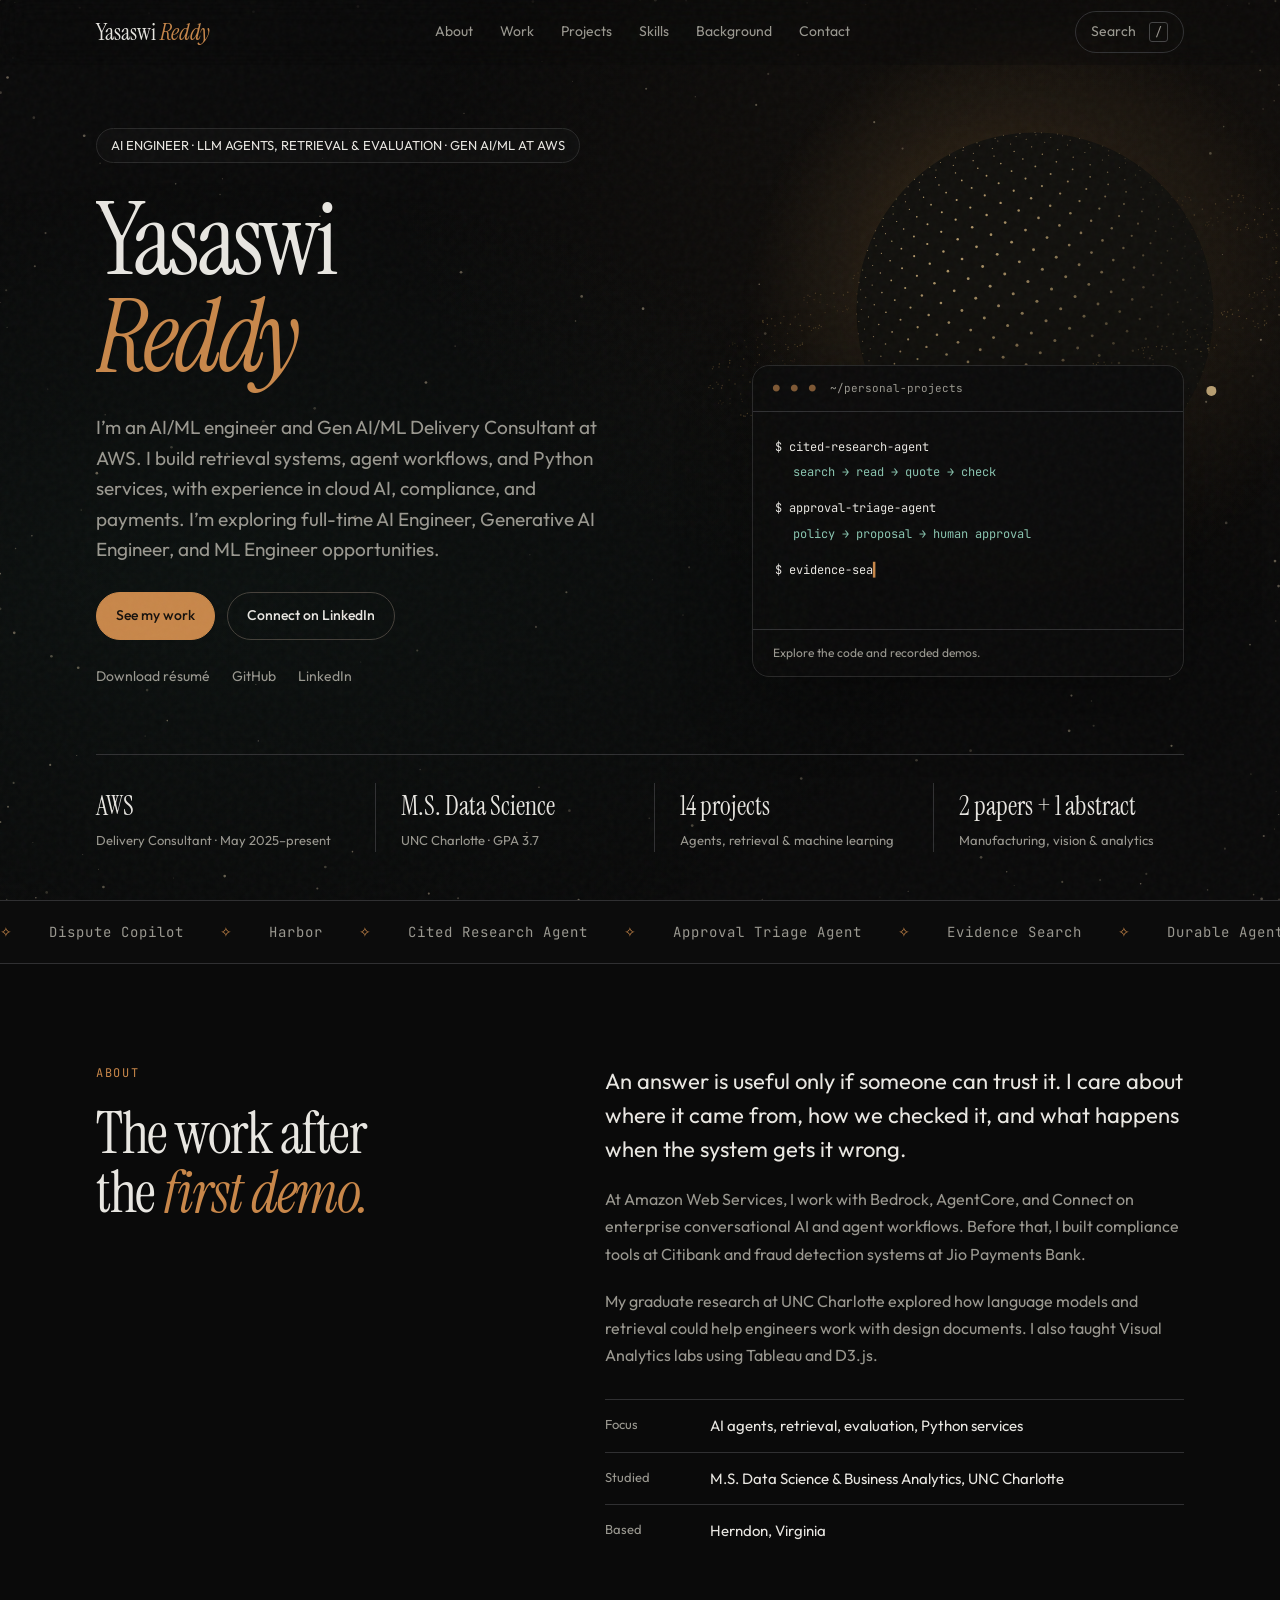
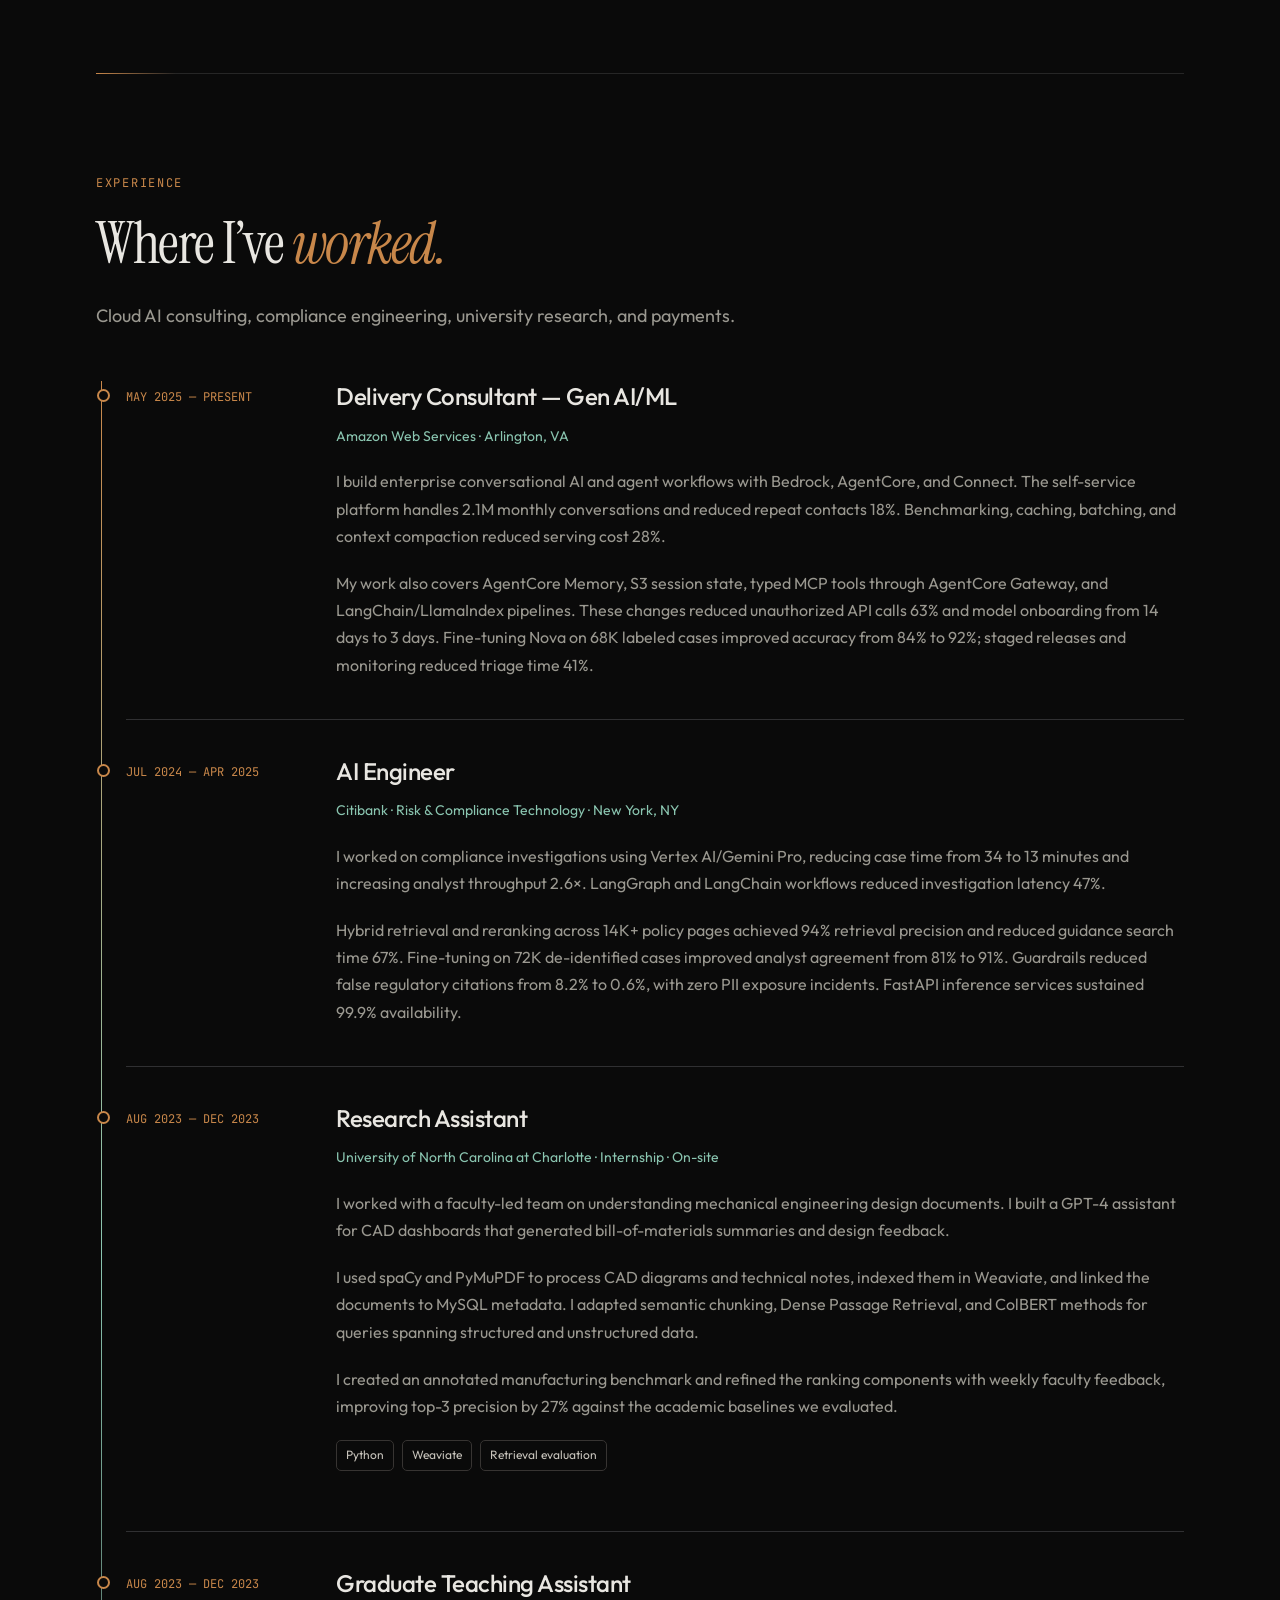
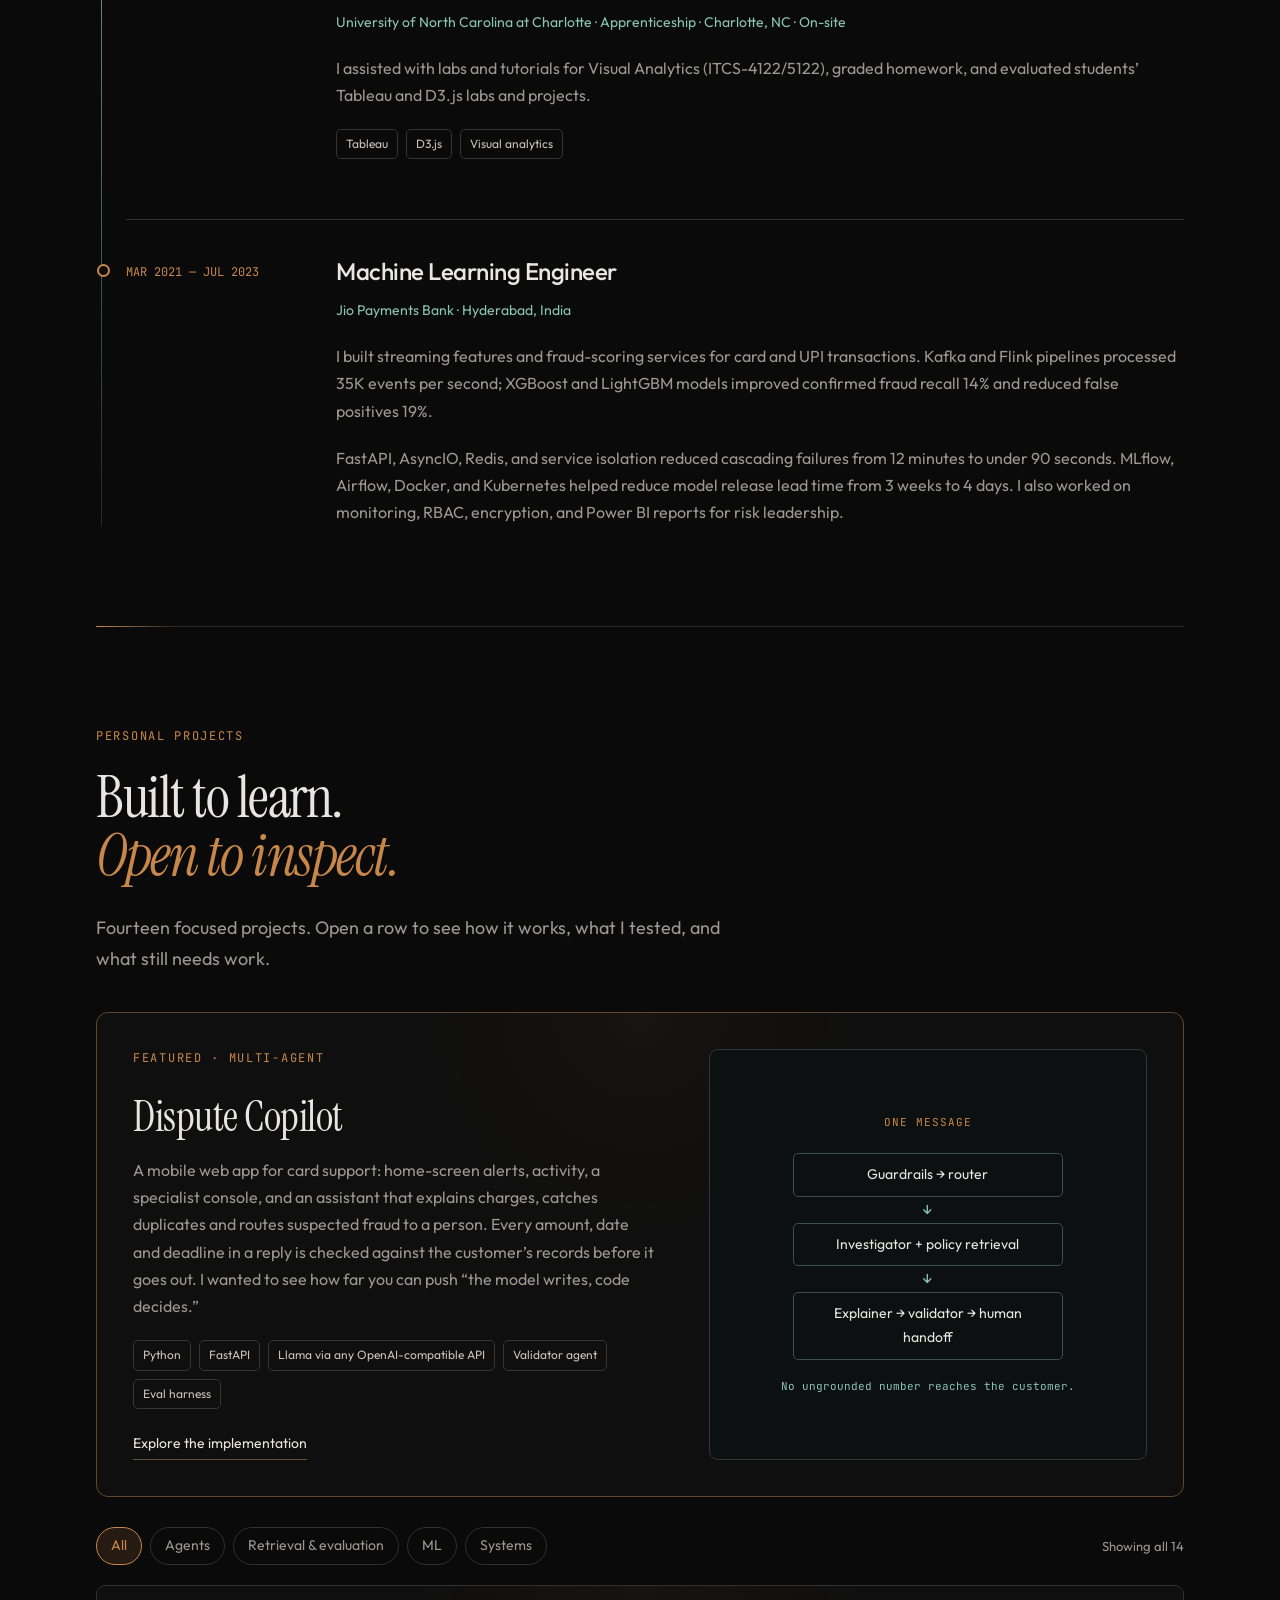
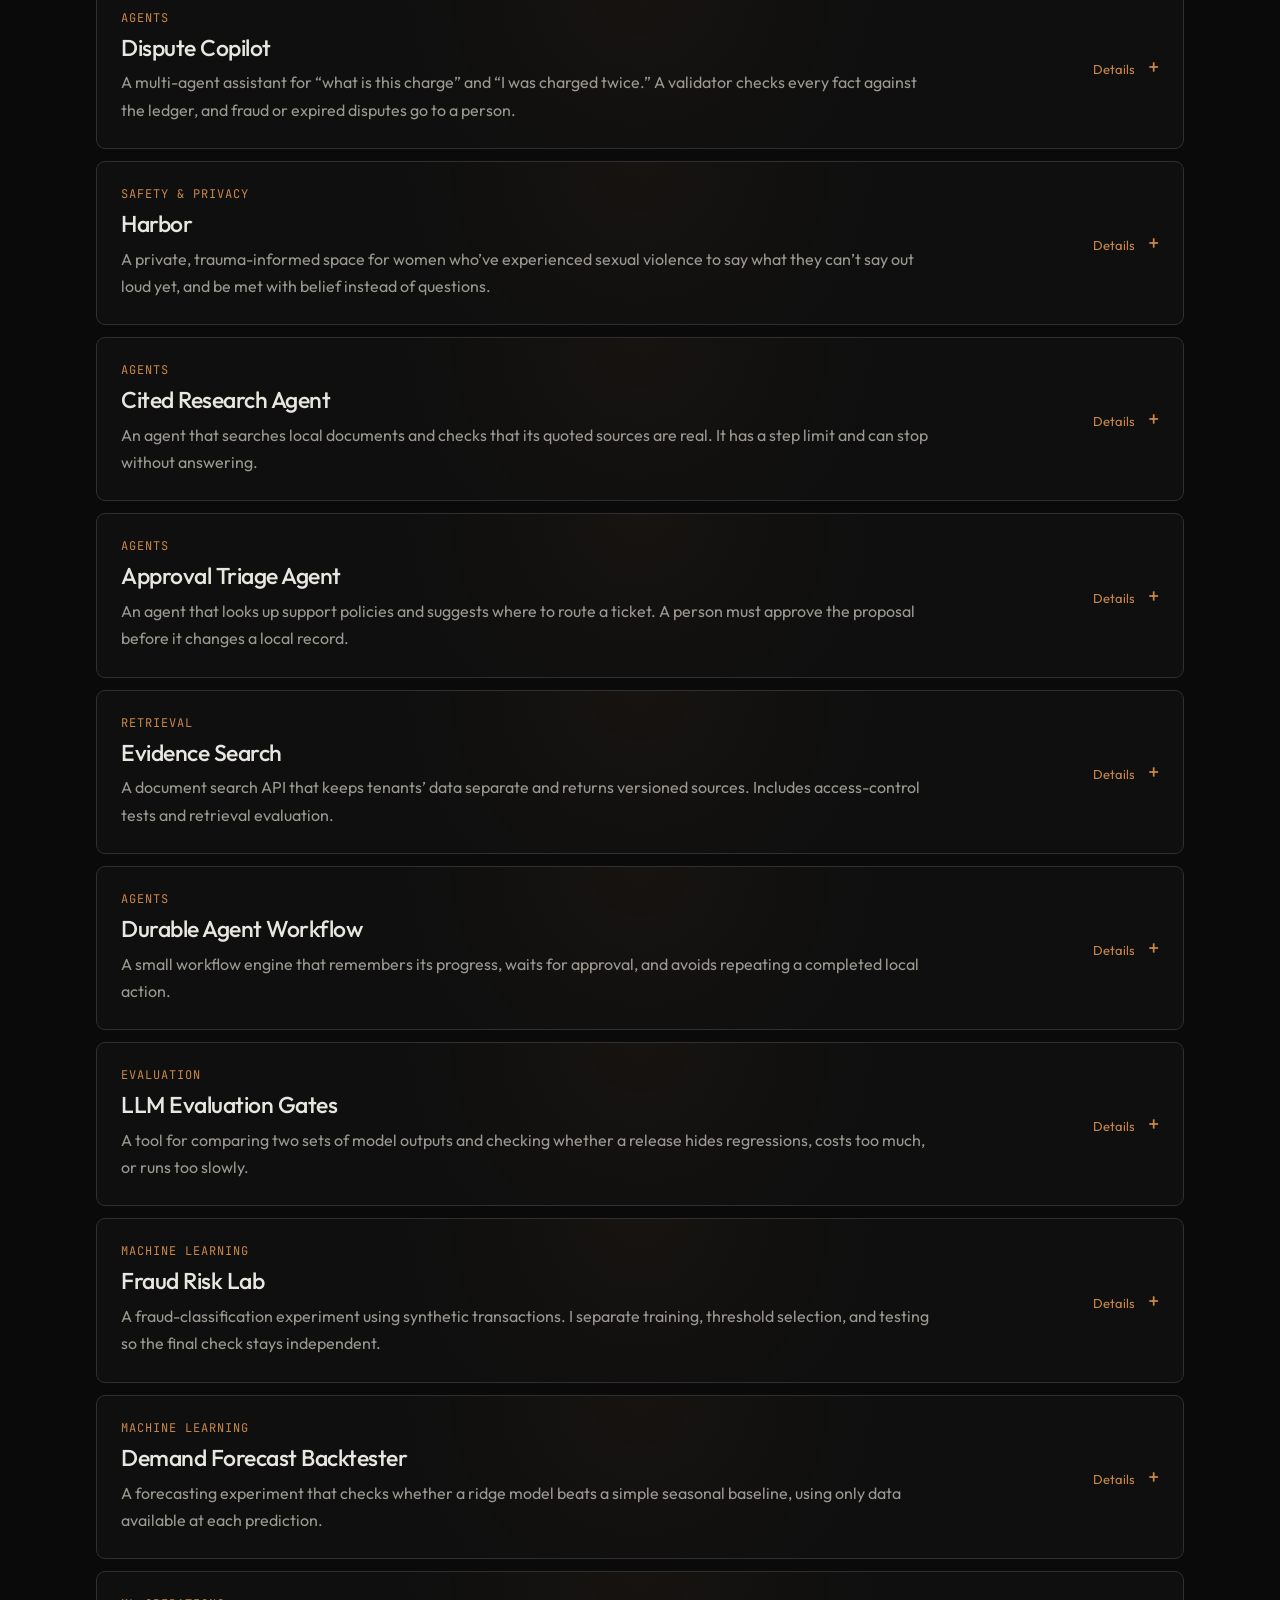
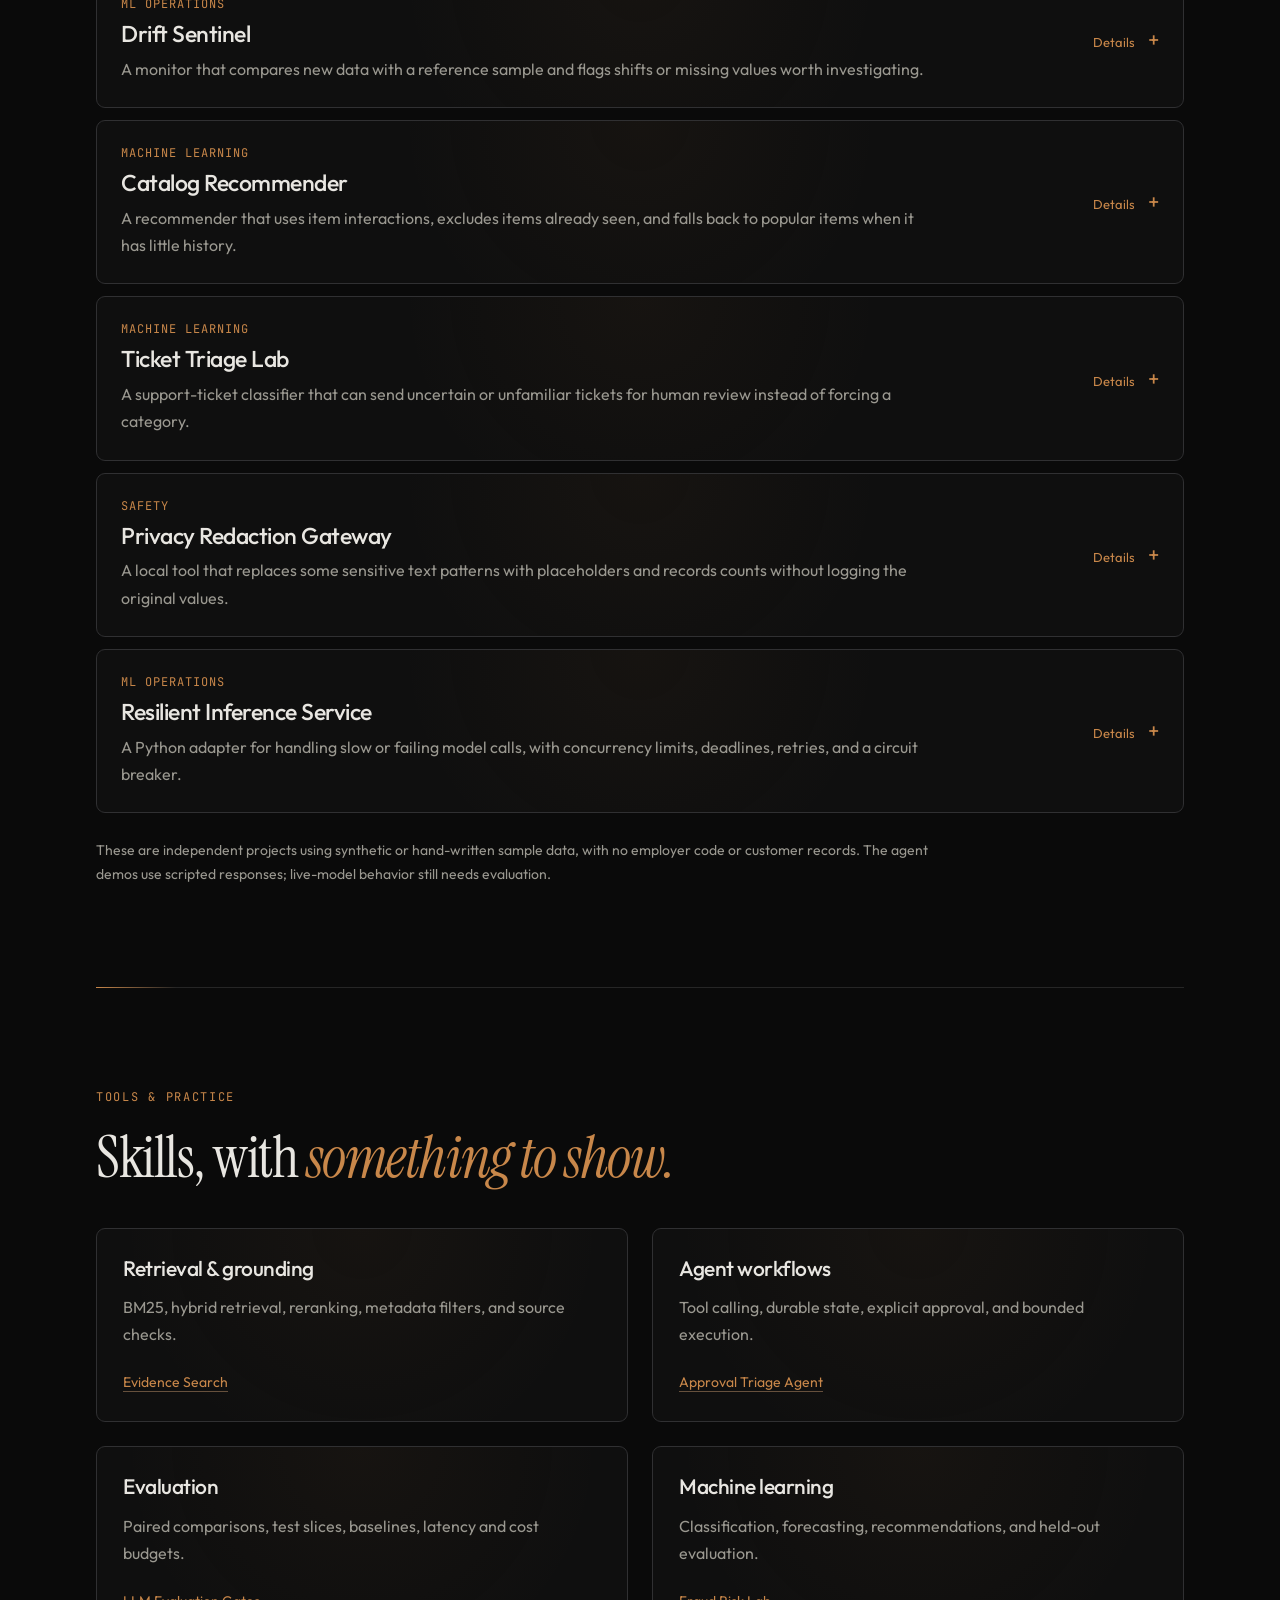
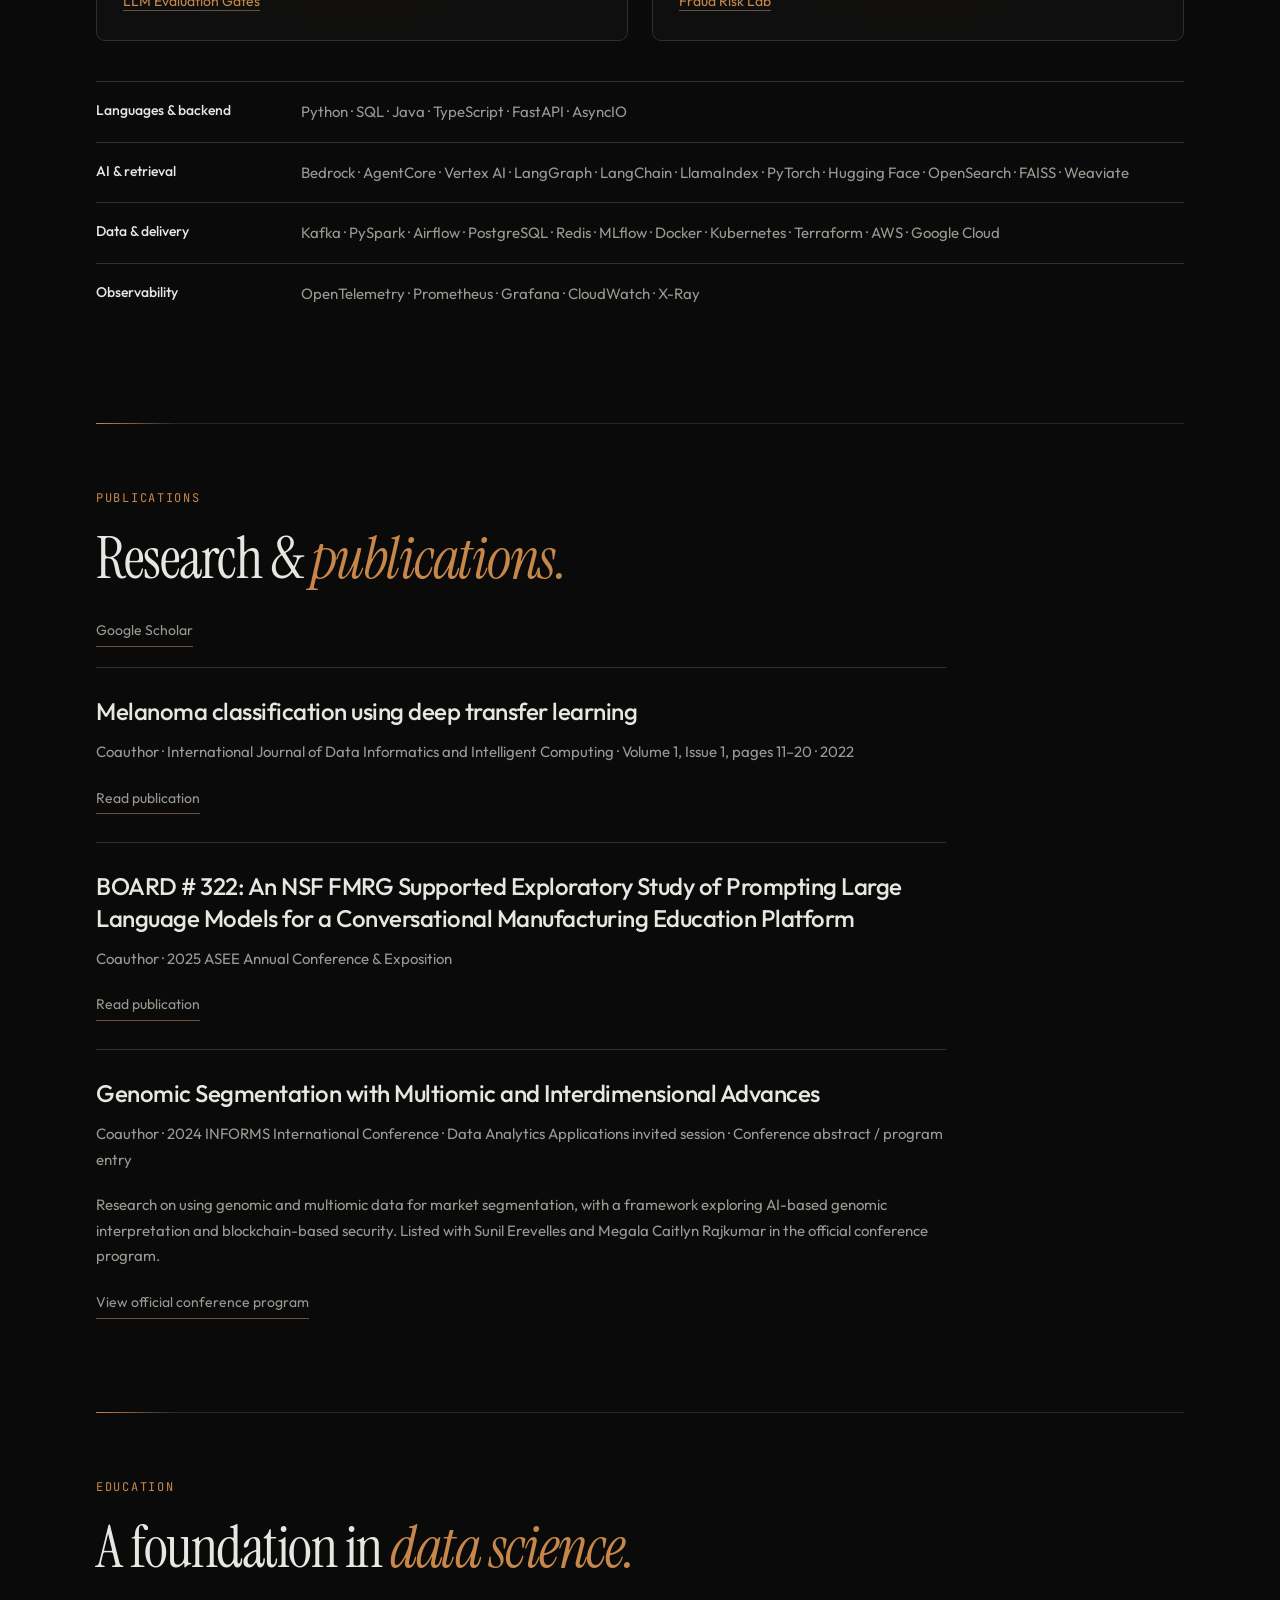
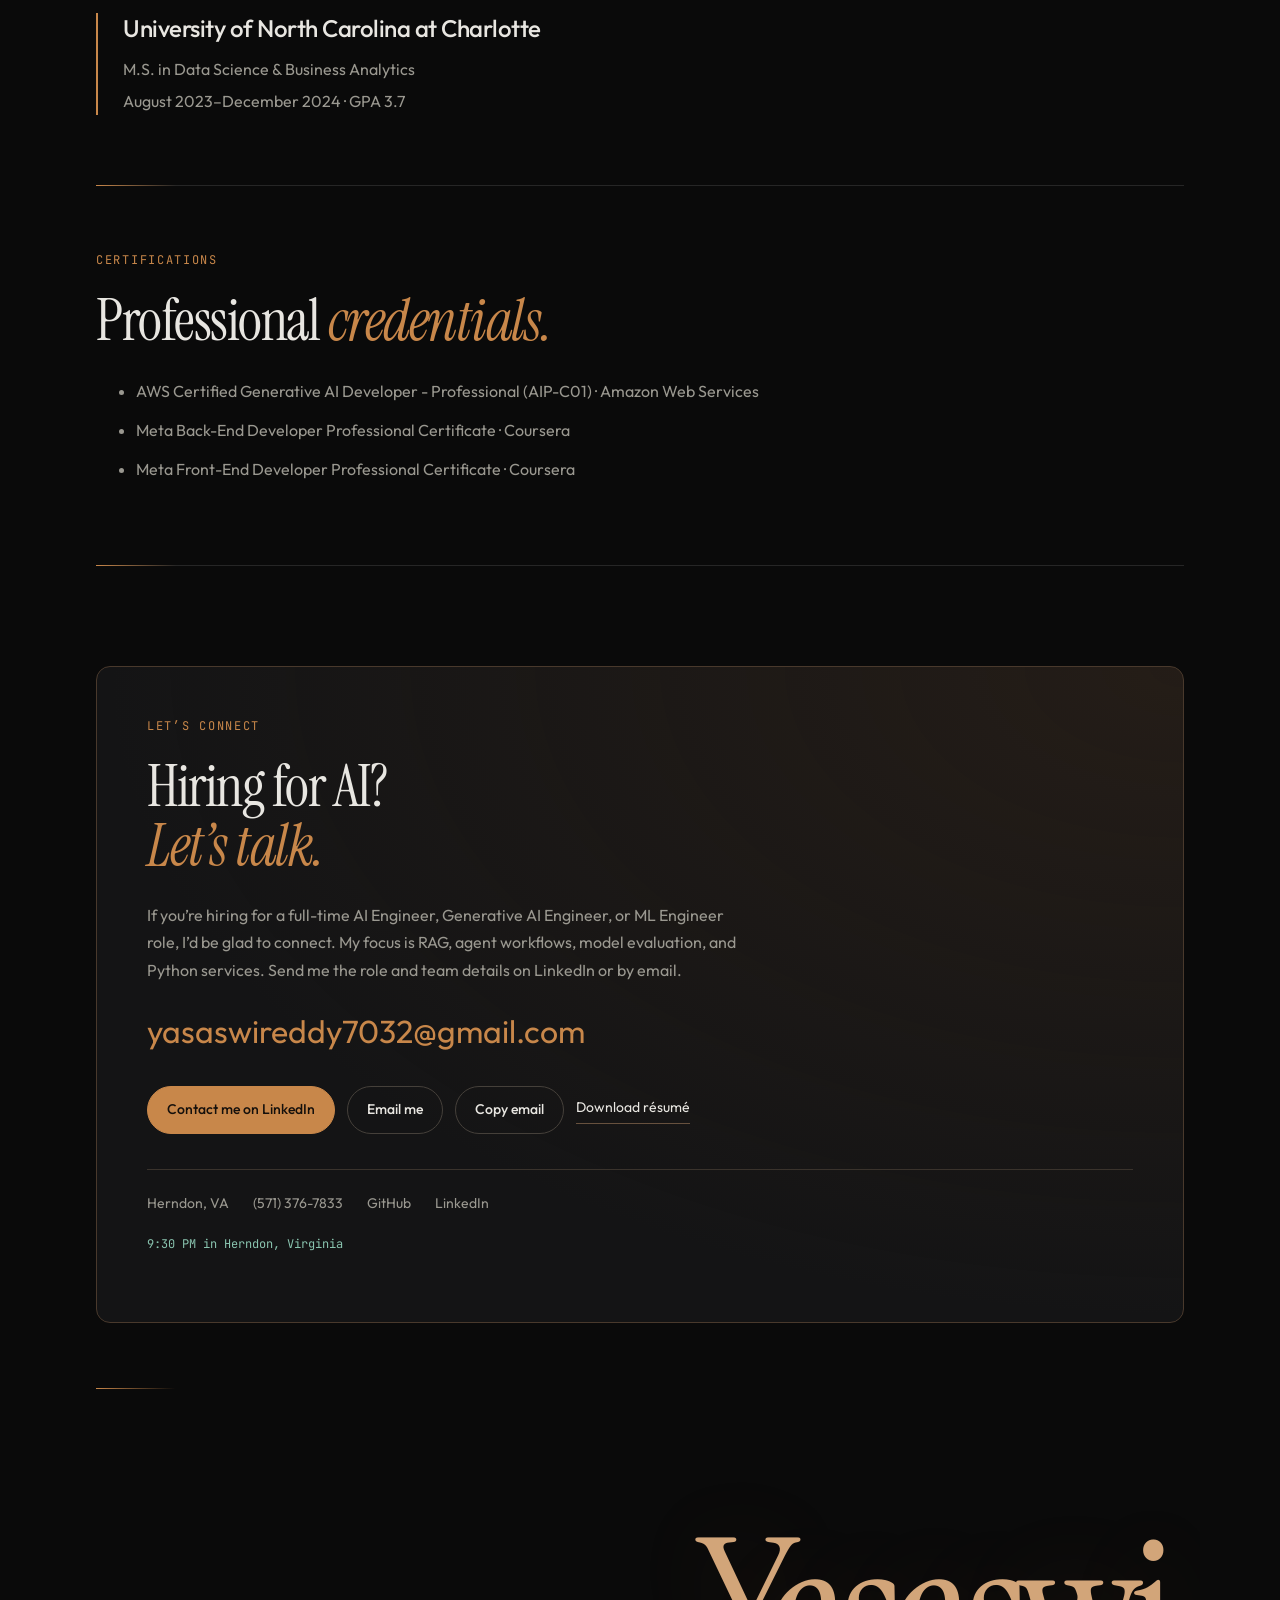
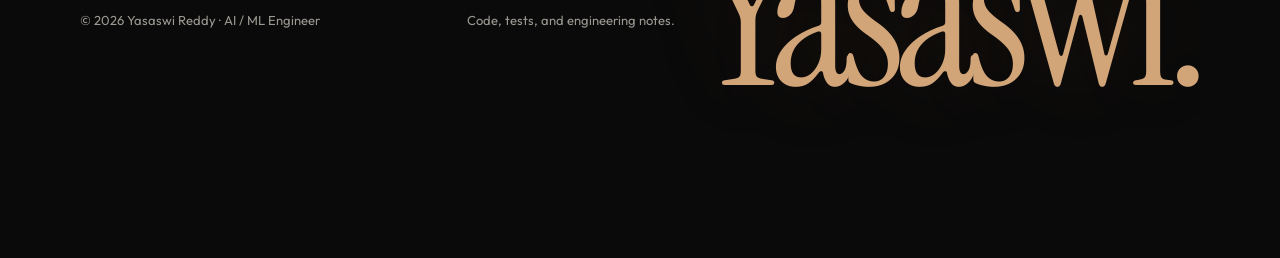
==== commit 5c7ebfc3: "Cover images with safe margins for LinkedIn's crop Co-Authored-By: Claude Opus 5.5 <noreply@anthropi" ====
--- a/index.html
+++ b/index.html
@@ -1,5 +1,5 @@
 <!doctype html>
-<html lang="en"><head><meta charset="utf-8"><meta name="viewport" content="width=device-width,initial-scale=1"><title>Yasaswi Reddy | AI &amp; ML Engineer</title><meta name="description" content="Yasaswi Reddy, Gen AI/ML Delivery Consultant at AWS. Explore independent agent, retrieval, and machine learning projects, research, and engineering experience."><meta name="theme-color" content="#0c0c0d"><link rel="canonical" href="https://yasaswireddy7032.github.io/evidence-search/"><meta property="og:title" content="Yasaswi Reddy | AI & ML Engineer"><meta property="og:description" content="Agent workflows, retrieval, and dependable Python systems. Projects with code, tests, and honest engineering notes."><meta property="og:type" content="website"><meta property="og:url" content="https://yasaswireddy7032.github.io/evidence-search/"><meta property="og:image" content="https://yasaswireddy7032.github.io/evidence-search/og/portfolio.png"><meta property="og:image:width" content="1200"><meta property="og:image:height" content="627"><meta name="twitter:card" content="summary_large_image"><meta name="twitter:image" content="https://yasaswireddy7032.github.io/evidence-search/og/portfolio.png"><link rel="stylesheet" href="style.css"><link rel="stylesheet" href="effects.css"><script src="app.js" defer></script><script src="effects.js" defer></script></head>
+<html lang="en"><head><meta charset="utf-8"><meta name="viewport" content="width=device-width,initial-scale=1"><title>Yasaswi Reddy | AI &amp; ML Engineer</title><meta name="description" content="Yasaswi Reddy, Gen AI/ML Delivery Consultant at AWS. Explore independent agent, retrieval, and machine learning projects, research, and engineering experience."><meta name="theme-color" content="#0c0c0d"><link rel="canonical" href="https://yasaswireddy7032.github.io/evidence-search/"><meta property="og:title" content="Yasaswi Reddy | AI & ML Engineer"><meta property="og:description" content="Agent workflows, retrieval, and dependable Python systems. Projects with code, tests, and honest engineering notes."><meta property="og:type" content="website"><meta property="og:url" content="https://yasaswireddy7032.github.io/evidence-search/"><meta property="og:image" content="https://yasaswireddy7032.github.io/evidence-search/og/portfolio-v2.png"><meta property="og:image:width" content="1200"><meta property="og:image:height" content="627"><meta name="twitter:card" content="summary_large_image"><meta name="twitter:image" content="https://yasaswireddy7032.github.io/evidence-search/og/portfolio-v2.png"><link rel="stylesheet" href="style.css"><link rel="stylesheet" href="effects.css"><script src="app.js" defer></script><script src="effects.js" defer></script></head>
 <body><div class="cosmos" aria-hidden="true"><canvas id="starfield"></canvas></div><div class="grain" aria-hidden="true"></div><div class="scroll-progress" aria-hidden="true"></div><a class="skip" href="#main">Skip to content</a>
 <header class="site-header"><nav aria-label="Main navigation"><a class="brand" href="#home">Yasaswi <em>Reddy</em></a><div class="navlinks" id="section-links"><a href="#about">About</a><a href="#experience">Work</a><a href="#work">Projects</a><a href="#skills">Skills</a><a href="#background">Background</a><a href="#contact">Contact</a></div><button class="search-toggle" aria-label="Search projects and sections" hidden>Search <kbd>/</kbd></button><button class="menu-toggle" aria-expanded="false" aria-controls="section-links">Menu</button></nav></header>
 <main id="main"><section id="home" class="hero wrap"><div class="planet-stage" aria-hidden="true"><canvas id="planet"></canvas></div><div class="hero-grid"><div><p class="eyebrow">AI ENGINEER · LLM AGENTS, RETRIEVAL &amp; EVALUATION · GEN AI/ML AT AWS</p><h1><span class="name-line"><span>Yasaswi</span></span><span class="name-line"><span><em>Reddy</em></span></span></h1><p class="intro">I’m an AI/ML engineer and Gen AI/ML Delivery Consultant at AWS. I build retrieval systems, agent workflows, and Python services, with experience in cloud AI, compliance, and payments. I’m exploring full-time AI Engineer, Generative AI Engineer, and ML Engineer opportunities.</p><div class="actions"><a class="button" href="#work">See my work</a><a class="button secondary" href="https://www.linkedin.com/in/yasaswireddy/">Connect on LinkedIn</a></div><div class="hero-links"><a href="Yasaswi-Bhumireddy-AI-Engineer.pdf">Download résumé</a><a href="https://github.com/yasaswireddy7032">GitHub</a><a href="https://www.linkedin.com/in/yasaswireddy/">LinkedIn</a></div></div><div class="terminal"><div class="terminal-bar"><span>~/personal-projects</span><span>Python / AI</span></div><div class="terminal-content"><a href="cited-research-agent.html"><span class="prompt">$</span> cited-research-agent</a><p>search → read → quote → check</p><a href="approval-triage-agent.html"><span class="prompt">$</span> approval-triage-agent</a><p>policy → proposal → human approval</p><a href="evidence-search.html"><span class="prompt">$</span> evidence-search</a><p>tenant scope → BM25 → cited sources</p></div><div class="terminal-foot">Explore the code and recorded demos.</div></div></div><dl class="credentials"><div><dt>Now</dt><dd>AWS</dd><p>Delivery Consultant · May 2025–present</p></div><div><dt>Education</dt><dd>M.S. Data Science</dd><p>UNC Charlotte · GPA 3.7</p></div><div><dt>Independent work</dt><dd>14 projects</dd><p>Agents, retrieval &amp; machine learning</p></div><div><dt>Research</dt><dd>2 papers + 1 abstract</dd><p>Manufacturing, vision &amp; analytics</p></div></dl></section>
@@ -7,7 +7,7 @@
 <section id="about" class="section wrap two-col"><div><p class="eyebrow">ABOUT</p><h2>The work after<br>the <em>first demo.</em></h2></div><div><p class="large-copy">An answer is useful only if someone can trust it. I care about where it came from, how we checked it, and what happens when the system gets it wrong.</p><p>At Amazon Web Services, I work with Bedrock, AgentCore, and Connect on enterprise conversational AI and agent workflows. Before that, I built compliance tools at Citibank and fraud detection systems at Jio Payments Bank.</p><p>My graduate research at UNC Charlotte explored how language models and retrieval could help engineers work with design documents. I also taught Visual Analytics labs using Tableau and D3.js.</p><dl class="facts"><div><dt>Focus</dt><dd>AI agents, retrieval, evaluation, Python services</dd></div><div><dt>Studied</dt><dd>M.S. Data Science &amp; Business Analytics, UNC Charlotte</dd></div><div><dt>Based</dt><dd>Herndon, Virginia</dd></div></dl></div></section>
 <section id="experience" class="section wrap"><p class="eyebrow">EXPERIENCE</p><h2>Where I’ve <em>worked.</em></h2><p class="section-intro">Cloud AI consulting, compliance engineering, university research, and payments.</p><div class="timeline"><article><span class="date">MAY 2025 — PRESENT</span><div><h3>Delivery Consultant — Gen AI/ML</h3><p class="employer">Amazon Web Services · Arlington, VA</p><p>I build enterprise conversational AI and agent workflows with Bedrock, AgentCore, and Connect. The self-service platform handles 2.1M monthly conversations and reduced repeat contacts 18%. Benchmarking, caching, batching, and context compaction reduced serving cost 28%.</p><p>My work also covers AgentCore Memory, S3 session state, typed MCP tools through AgentCore Gateway, and LangChain/LlamaIndex pipelines. These changes reduced unauthorized API calls 63% and model onboarding from 14 days to 3 days. Fine-tuning Nova on 68K labeled cases improved accuracy from 84% to 92%; staged releases and monitoring reduced triage time 41%.</p></div></article><article><span class="date">JUL 2024 — APR 2025</span><div><h3>AI Engineer</h3><p class="employer">Citibank · Risk &amp; Compliance Technology · New York, NY</p><p>I worked on compliance investigations using Vertex AI/Gemini Pro, reducing case time from 34 to 13 minutes and increasing analyst throughput 2.6×. LangGraph and LangChain workflows reduced investigation latency 47%.</p><p>Hybrid retrieval and reranking across 14K+ policy pages achieved 94% retrieval precision and reduced guidance search time 67%. Fine-tuning on 72K de-identified cases improved analyst agreement from 81% to 91%. Guardrails reduced false regulatory citations from 8.2% to 0.6%, with zero PII exposure incidents. FastAPI inference services sustained 99.9% availability.</p></div></article><article><span class="date">AUG 2023 — DEC 2023</span><div><h3>Research Assistant</h3><p class="employer">University of North Carolina at Charlotte · Internship · On-site</p><p>I worked with a faculty-led team on understanding mechanical engineering design documents. I built a GPT-4 assistant for CAD dashboards that generated bill-of-materials summaries and design feedback.</p><p>I used spaCy and PyMuPDF to process CAD diagrams and technical notes, indexed them in Weaviate, and linked the documents to MySQL metadata. I adapted semantic chunking, Dense Passage Retrieval, and ColBERT methods for queries spanning structured and unstructured data.</p><p>I created an annotated manufacturing benchmark and refined the ranking components with weekly faculty feedback, improving top-3 precision by 27% against the academic baselines we evaluated.</p><div class="tags"><span>Python</span><span>Weaviate</span><span>Retrieval evaluation</span></div></div></article><article><span class="date">AUG 2023 — DEC 2023</span><div><h3>Graduate Teaching Assistant</h3><p class="employer">University of North Carolina at Charlotte · Apprenticeship · Charlotte, NC · On-site</p><p>I assisted with labs and tutorials for Visual Analytics (ITCS-4122/5122), graded homework, and evaluated students’ Tableau and D3.js labs and projects.</p><div class="tags"><span>Tableau</span><span>D3.js</span><span>Visual analytics</span></div></div></article><article><span class="date">MAR 2021 — JUL 2023</span><div><h3>Machine Learning Engineer</h3><p class="employer">Jio Payments Bank · Hyderabad, India</p><p>I built streaming features and fraud-scoring services for card and UPI transactions. Kafka and Flink pipelines processed 35K events per second; XGBoost and LightGBM models improved confirmed fraud recall 14% and reduced false positives 19%.</p><p>FastAPI, AsyncIO, Redis, and service isolation reduced cascading failures from 12 minutes to under 90 seconds. MLflow, Airflow, Docker, and Kubernetes helped reduce model release lead time from 3 weeks to 4 days. I also worked on monitoring, RBAC, encryption, and Power BI reports for risk leadership.</p></div></article></div></section>
 <section id="work" class="section wrap"><p class="eyebrow">PERSONAL PROJECTS</p><h2>Built to learn.<br><em>Open to inspect.</em></h2><p class="section-intro">Fourteen focused projects. Open a row to see how it works, what I tested, and what still needs work.</p><div class="featured"><div><p class="eyebrow">FEATURED · MULTI-AGENT</p><h3>Dispute Copilot</h3><p>A mobile web app for card support: home-screen alerts, activity, a specialist console, and an assistant that explains charges, catches duplicates and routes suspected fraud to a person. Every amount, date and deadline in a reply is checked against the customer&#8217;s records before it goes out. I wanted to see how far you can push “the model writes, code decides.”</p><div class="tags"><span>Python</span><span>FastAPI</span><span>Llama via any OpenAI-compatible API</span><span>Validator agent</span><span>Eval harness</span></div><a class="text-link" href="dispute-copilot.html">Explore the implementation</a></div><div class="pipeline" aria-label="Dispute Copilot architecture"><span class="eyebrow">ONE MESSAGE</span><div>Guardrails → router</div><span aria-hidden="true">↓</span><div>Investigator + policy retrieval</div><span aria-hidden="true">↓</span><div>Explainer → validator → human handoff</div><p>No ungrounded number reaches the customer.</p></div></div>
-<div class="project-toolbar"><div class="filters" role="group" aria-label="Filter projects" hidden><button class="active" data-filter="All" aria-pressed="true">All</button><button data-filter="Agents" aria-pressed="false">Agents</button><button data-filter="Retrieval &amp; evaluation" aria-pressed="false">Retrieval &amp; evaluation</button><button data-filter="ML" aria-pressed="false">ML</button><button data-filter="Systems" aria-pressed="false">Systems</button></div><p id="project-count" aria-live="polite">Showing all 14</p></div><div id="projects-grid"><article class="project" id="p-dispute-copilot" data-category="Agents"><details><summary><span class="project-category">Agents</span><h3>Dispute Copilot</h3><span class="project-summary">A multi-agent assistant for “what is this charge” and “I was charged twice.” A validator checks every fact against the ledger, and fraud or expired disputes go to a person.</span><span class="detail-label">Details <span aria-hidden="true">+</span></span></summary><div class="project-body"><img class="project-cover" src="og/dispute-copilot.png" alt="Dispute Copilot home screen and chat" loading="lazy" width="1200" height="627"><h4>How it works</h4><p>Guardrails → router (LLM with rule fallback) → investigator (duplicate, subscription, fraud signals, notice deadline) → Reg Z / Reg E retrieval → explainer returns claims that cite evidence → deterministic validator → one retry, then rules, then a human. Disputes are drafted only after the customer confirms and are approved by a reviewer against a payload hash.</p><h4>Scope &amp; limitations</h4><p>58 tests pass. On 136 templated cases the rule-based mode passes all of them; on 25 hand-written messy messages it passes 44%, which is the gap the model router is meant to close. Model-backed numbers are not published yet. Synthetic data only; the fraud score is hand-weighted, not trained; policy text is my own summary, not legal guidance.</p><div class="actions"><a class="button secondary" href="dispute-copilot.html">Code &amp; implementation notes</a><a class="text-link" href="https://github.com/yasaswireddy7032/dispute-copilot/archive/refs/heads/main.zip">Download source</a></div></div></details></article><article class="project" id="p-harbor" data-category="Agents"><details><summary><span class="project-category">Safety &amp; privacy</span><h3>Harbor</h3><span class="project-summary">A private, trauma-informed space for women who&#8217;ve experienced sexual violence to say what they can&#8217;t say out loud yet, and be met with belief instead of questions.</span><span class="detail-label">Details <span aria-hidden="true">+</span></span></summary><div class="project-body"><img class="project-cover" src="og/harbor.png" alt="Harbor home screen and a supportive reply" loading="lazy" width="1200" height="627"><h4>How it works</h4><p>On-device listener: safety checks first (self-harm → 988, danger → 911 and quick exit, recent assault → time-sensitive care, no pressure), then theme-aware replies that never ask why or for details. Tap-to-say feelings, full-screen cards to show a nurse or counselor (read aloud), private journal, grounding, options, real survivor talks, and a safety plan. Anything saved is AES-GCM encrypted with her passcode; strict CSP, no server, no analytics.</p><h4>Scope &amp; limitations</h4><p>14 listener tests cover crisis routing and screen every reply for blaming or doubting language. Rule-based listener by default; an optional on-device model is screened the same way. Not yet reviewed by a rape crisis center, which is the next step before anyone relies on it. US resources only.</p><div class="actions"><a class="button secondary" href="https://yasaswireddy7032.github.io/harbor/">Open the app</a><a class="text-link" href="harbor.html">Code &amp; design notes</a><a class="text-link" href="https://github.com/yasaswireddy7032/harbor/archive/refs/heads/main.zip">Download source</a></div></div></details></article><article class="project" id="p-cited-research-agent" data-category="Agents"><details><summary><span class="project-category">Agents</span><h3>Cited Research Agent</h3><span class="project-summary">An agent that searches local documents and checks that its quoted sources are real. It has a step limit and can stop without answering.</span><span class="detail-label">Details <span aria-hidden="true">+</span></span></summary><div class="project-body"><h4>How it works</h4><p>Question → model decision → validated search/read tools → answer with source quotes and document hashes, or abstention. Python limits steps and rejects unknown tools and unread citations.</p><h4>Scope &amp; limitations</h4><p>Nine local tests and a scripted demo pass. Live-model execution has not been validated. Exact quotes do not establish semantic entailment; lexical search misses paraphrases. No web access or filesystem tool is exposed to the model.</p><div class="actions"><a class="button secondary" href="cited-research-agent.html">Code &amp; implementation notes</a><a class="text-link" href="https://github.com/yasaswireddy7032/cited-research-agent/archive/refs/heads/main.zip">Download source</a></div></div></details></article><article class="project" id="p-approval-triage-agent" data-category="Agents"><details><summary><span class="project-category">Agents</span><h3>Approval Triage Agent</h3><span class="project-summary">An agent that looks up support policies and suggests where to route a ticket. A person must approve the proposal before it changes a local record.</span><span class="detail-label">Details <span aria-hidden="true">+</span></span></summary><div class="project-body"><h4>How it works</h4><p>Ticket → model-selected policy lookup → validated routing proposal → pending SQLite record → human confirmation of the exact proposal → atomic local assignment and audit.</p><h4>Scope &amp; limitations</h4><p>Nine local tests and a scripted demo pass. Optional Ollama adapter; live-model behavior is not yet validated. Approval is a local CLI boundary, not authenticated multi-user authorization. No replies are sent and no external ticket system is modified.</p><div class="actions"><a class="button secondary" href="approval-triage-agent.html">Code &amp; implementation notes</a><a class="text-link" href="https://github.com/yasaswireddy7032/approval-triage-agent/archive/refs/heads/main.zip">Download source</a></div></div></details></article><article class="project" id="p-evidence-search" data-category="Retrieval & evaluation"><details><summary><span class="project-category">Retrieval</span><h3>Evidence Search</h3><span class="project-summary">A document search API that keeps tenants’ data separate and returns versioned sources. Includes access-control tests and retrieval evaluation.</span><span class="detail-label">Details <span aria-hidden="true">+</span></span></summary><div class="project-body"><h4>How it works</h4><p>Server-side bearer identity → reader/writer authorization → SQLite document store → overlapping chunks → tenant-local BM25 → content-versioned evidence. Integration tests cover access isolation, spoofed tenant fields, persistence, deletion, and content-free auditing.</p><h4>Scope &amp; limitations</h4><p>Lexical retrieval misses paraphrases. The API maps server-configured bearer credentials to tenants and roles, but needs production identity, transport security, rate limits, storage bounds, and load testing. It does not call a language model.</p><div class="actions"><a class="button secondary" href="evidence-search.html">Code &amp; implementation notes</a><a class="text-link" href="evidence-search.zip">Download source</a></div></div></details></article><article class="project" id="p-durable-agent-workflow" data-category="Agents"><details><summary><span class="project-category">Agents</span><h3>Durable Agent Workflow</h3><span class="project-summary">A small workflow engine that remembers its progress, waits for approval, and avoids repeating a completed local action.</span><span class="detail-label">Details <span aria-hidden="true">+</span></span></summary><div class="project-body"><h4>How it works</h4><p>Request → idempotency check → pending approval → approved → local tool → completed. SQLite transactions make the state transition and local audit atomic.</p><h4>Scope &amp; limitations</h4><p>This is an agent workflow foundation, not an autonomous LLM agent. No authentication, remote tools, retries, or distributed workers. Approval authority must be enforced by the application. Add an outbox for remote effects; never claim global exactly-once execution.</p><div class="actions"><a class="button secondary" href="durable-agent-workflow.html">Code &amp; implementation notes</a><a class="text-link" href="durable-agent-workflow.zip">Download source</a></div></div></details></article><article class="project" id="p-llm-evaluation-gates" data-category="Retrieval & evaluation"><details><summary><span class="project-category">Evaluation</span><h3>LLM Evaluation Gates</h3><span class="project-summary">A tool for comparing two sets of model outputs and checking whether a release hides regressions, costs too much, or runs too slowly.</span><span class="detail-label">Details <span aria-hidden="true">+</span></span></summary><div class="project-body"><h4>How it works</h4><p>Labeled cases and paired predictions → exact coverage validation → correctness and citation checks → slice metrics → paired bootstrap interval → latency/cost budgets → release decision. A synthetic 18-case fixture demonstrates a refusal regression hidden by aggregate improvement.</p><h4>Scope &amp; limitations</h4><p>Exact-match grading is deliberately narrow. A valid citation ID does not prove factual entailment. The one-case demo is a smoke example, not evidence of model quality. Add blinded human labels, semantic graders, safety slices, and confidence intervals for serious release decisions.</p><div class="actions"><a class="button secondary" href="llm-evaluation-gates.html">Code &amp; implementation notes</a><a class="text-link" href="llm-evaluation-gates.zip">Download source</a></div></div></details></article><article class="project" id="p-fraud-risk-lab" data-category="ML"><details><summary><span class="project-category">Machine learning</span><h3>Fraud Risk Lab</h3><span class="project-summary">A fraud-classification experiment using synthetic transactions. I separate training, threshold selection, and testing so the final check stays independent.</span><span class="detail-label">Details <span aria-hidden="true">+</span></span></summary><div class="project-body"><h4>How it works</h4><p>Seeded synthetic transaction features → sequential train/validation/test split → train-only scaling and logistic regression → validation threshold selection → untouched test report.</p><h4>Scope &amp; limitations</h4><p>Synthetic features and labels cannot establish financial efficacy or fairness. There is no live bank integration or real fraud decisioning. Validate with consented representative data, account-level separation, delayed labels, calibration, subgroup analysis, and human review before any operational use.</p><div class="actions"><a class="button secondary" href="fraud-risk-lab.html">Code &amp; implementation notes</a><a class="text-link" href="fraud-risk-lab.zip">Download source</a></div></div></details></article><article class="project" id="p-demand-forecast-backtester" data-category="ML"><details><summary><span class="project-category">Machine learning</span><h3>Demand Forecast Backtester</h3><span class="project-summary">A forecasting experiment that checks whether a ridge model beats a simple seasonal baseline, using only data available at each prediction.</span><span class="detail-label">Details <span aria-hidden="true">+</span></span></summary><div class="project-body"><h4>How it works</h4><p>Synthetic daily series → past-only lag features → expanding-window refits → one-step predictions → comparison with a seven-day seasonal baseline.</p><h4>Scope &amp; limitations</h4><p>Only one-step univariate forecasting with synthetic weekly seasonality. No promotion signals, hierarchy, prediction intervals, or multi-step planning. Extend with rolling-origin horizon evaluation and real demand data; report when the baseline wins.</p><div class="actions"><a class="button secondary" href="demand-forecast-backtester.html">Code &amp; implementation notes</a><a class="text-link" href="demand-forecast-backtester.zip">Download source</a></div></div></details></article><article class="project" id="p-drift-sentinel" data-category="Systems"><details><summary><span class="project-category">ML operations</span><h3>Drift Sentinel</h3><span class="project-summary">A monitor that compares new data with a reference sample and flags shifts or missing values worth investigating.</span><span class="detail-label">Details <span aria-hidden="true">+</span></span></summary><div class="project-body"><h4>How it works</h4><p>Reference sample → frozen quantile boundaries → smoothed distributions → PSI + missingness → investigation signal. All boundaries and distributions are included in the report for audit.</p><h4>Scope &amp; limitations</h4><p>PSI thresholds are illustrative heuristics, not significance tests. Feature drift is not proof of performance drift. Add minimum sample rules, multiple-feature correction, delayed-label metrics, and alert deduplication before operational monitoring.</p><div class="actions"><a class="button secondary" href="drift-sentinel.html">Code &amp; implementation notes</a><a class="text-link" href="drift-sentinel.zip">Download source</a></div></div></details></article><article class="project" id="p-catalog-recommender" data-category="ML"><details><summary><span class="project-category">Machine learning</span><h3>Catalog Recommender</h3><span class="project-summary">A recommender that uses item interactions, excludes items already seen, and falls back to popular items when it has little history.</span><span class="detail-label">Details <span aria-hidden="true">+</span></span></summary><div class="project-body"><h4>How it works</h4><p>Unique user-item interactions → item co-occurrence cosine → candidate scoring → seen-item exclusion → deterministic ranking. The evaluator rejects overlapping train/holdout interactions.</p><h4>Scope &amp; limitations</h4><p>Tiny hand-authored demo, no production relevance claim. Item similarity is expensive for large catalogs; add sparse matrices or approximate neighbors. Use time-based holdout, cold-start metadata, diversity constraints, and exposure-aware evaluation.</p><div class="actions"><a class="button secondary" href="catalog-recommender.html">Code &amp; implementation notes</a><a class="text-link" href="catalog-recommender.zip">Download source</a></div></div></details></article><article class="project" id="p-ticket-triage-lab" data-category="ML"><details><summary><span class="project-category">Machine learning</span><h3>Ticket Triage Lab</h3><span class="project-summary">A support-ticket classifier that can send uncertain or unfamiliar tickets for human review instead of forcing a category.</span><span class="detail-label">Details <span aria-hidden="true">+</span></span></summary><div class="project-body"><h4>How it works</h4><p>Hand-authored labeled tickets → stratified split → train-only TF-IDF → logistic regression → confidence / vocabulary checks → route or human review.</p><h4>Scope &amp; limitations</h4><p>Tiny dataset and uncalibrated probabilities. Threshold is illustrative and is not selected from a validation set. Add real de-identified tickets, temporal validation, calibration, multilingual testing, label drift monitoring, and escalation cost analysis.</p><div class="actions"><a class="button secondary" href="ticket-triage-lab.html">Code &amp; implementation notes</a><a class="text-link" href="ticket-triage-lab.zip">Download source</a></div></div></details></article><article class="project" id="p-privacy-redaction-gateway" data-category="Systems"><details><summary><span class="project-category">Safety</span><h3>Privacy Redaction Gateway</h3><span class="project-summary">A local tool that replaces some sensitive text patterns with placeholders and records counts without logging the original values.</span><span class="detail-label">Details <span aria-hidden="true">+</span></span></summary><div class="project-body"><h4>How it works</h4><p>Input text → regex candidates → card checksum → overlap resolution → per-request placeholders → counts-only audit. All processing is local.</p><h4>Scope &amp; limitations</h4><p>Pattern matching is incomplete and may produce false positives. It misses names, addresses, non-US phone formats, obfuscation, and context-dependent sensitive information. This is not a compliance guarantee or complete DLP system. Add entity models and adversarial multilingual evaluation.</p><div class="actions"><a class="button secondary" href="privacy-redaction-gateway.html">Code &amp; implementation notes</a><a class="text-link" href="privacy-redaction-gateway.zip">Download source</a></div></div></details></article><article class="project" id="p-resilient-inference-service" data-category="Systems"><details><summary><span class="project-category">ML operations</span><h3>Resilient Inference Service</h3><span class="project-summary">A Python adapter for handling slow or failing model calls, with concurrency limits, deadlines, retries, and a circuit breaker.</span><span class="detail-label">Details <span aria-hidden="true">+</span></span></summary><div class="project-body"><h4>How it works</h4><p>Caller → deadline including queue wait → semaphore → retryable provider call → metrics and circuit state. Python 3.11 structured timeout propagates cancellation.</p><h4>Scope &amp; limitations</h4><p>Adapter library only: no HTTP server, real model provider, or production load test. Circuit state is process-local and cooldown recovery is simplified rather than single-probe half-open. Add shared quotas, randomized backoff, tracing, authenticated endpoints, provider-specific error mapping, and overload tests.</p><div class="actions"><a class="button secondary" href="resilient-inference-service.html">Code &amp; implementation notes</a><a class="text-link" href="resilient-inference-service.zip">Download source</a></div></div></details></article></div><p class="work-note">These are independent projects using synthetic or hand-written sample data, with no employer code or customer records. The agent demos use scripted responses; live-model behavior still needs evaluation.</p></section>
+<div class="project-toolbar"><div class="filters" role="group" aria-label="Filter projects" hidden><button class="active" data-filter="All" aria-pressed="true">All</button><button data-filter="Agents" aria-pressed="false">Agents</button><button data-filter="Retrieval &amp; evaluation" aria-pressed="false">Retrieval &amp; evaluation</button><button data-filter="ML" aria-pressed="false">ML</button><button data-filter="Systems" aria-pressed="false">Systems</button></div><p id="project-count" aria-live="polite">Showing all 14</p></div><div id="projects-grid"><article class="project" id="p-dispute-copilot" data-category="Agents"><details><summary><span class="project-category">Agents</span><h3>Dispute Copilot</h3><span class="project-summary">A multi-agent assistant for “what is this charge” and “I was charged twice.” A validator checks every fact against the ledger, and fraud or expired disputes go to a person.</span><span class="detail-label">Details <span aria-hidden="true">+</span></span></summary><div class="project-body"><img class="project-cover" src="og/dispute-copilot-v2.png" alt="Dispute Copilot home screen and chat" loading="lazy" width="1200" height="627"><h4>How it works</h4><p>Guardrails → router (LLM with rule fallback) → investigator (duplicate, subscription, fraud signals, notice deadline) → Reg Z / Reg E retrieval → explainer returns claims that cite evidence → deterministic validator → one retry, then rules, then a human. Disputes are drafted only after the customer confirms and are approved by a reviewer against a payload hash.</p><h4>Scope &amp; limitations</h4><p>58 tests pass. On 136 templated cases the rule-based mode passes all of them; on 25 hand-written messy messages it passes 44%, which is the gap the model router is meant to close. Model-backed numbers are not published yet. Synthetic data only; the fraud score is hand-weighted, not trained; policy text is my own summary, not legal guidance.</p><div class="actions"><a class="button secondary" href="dispute-copilot.html">Code &amp; implementation notes</a><a class="text-link" href="https://github.com/yasaswireddy7032/dispute-copilot/archive/refs/heads/main.zip">Download source</a></div></div></details></article><article class="project" id="p-harbor" data-category="Agents"><details><summary><span class="project-category">Safety &amp; privacy</span><h3>Harbor</h3><span class="project-summary">A private, trauma-informed space for women who&#8217;ve experienced sexual violence to say what they can&#8217;t say out loud yet, and be met with belief instead of questions.</span><span class="detail-label">Details <span aria-hidden="true">+</span></span></summary><div class="project-body"><img class="project-cover" src="og/harbor-v2.png" alt="Harbor home screen and a supportive reply" loading="lazy" width="1200" height="627"><h4>How it works</h4><p>On-device listener: safety checks first (self-harm → 988, danger → 911 and quick exit, recent assault → time-sensitive care, no pressure), then theme-aware replies that never ask why or for details. Tap-to-say feelings, full-screen cards to show a nurse or counselor (read aloud), private journal, grounding, options, real survivor talks, and a safety plan. Anything saved is AES-GCM encrypted with her passcode; strict CSP, no server, no analytics.</p><h4>Scope &amp; limitations</h4><p>14 listener tests cover crisis routing and screen every reply for blaming or doubting language. Rule-based listener by default; an optional on-device model is screened the same way. Not yet reviewed by a rape crisis center, which is the next step before anyone relies on it. US resources only.</p><div class="actions"><a class="button secondary" href="https://yasaswireddy7032.github.io/harbor/">Open the app</a><a class="text-link" href="harbor.html">Code &amp; design notes</a><a class="text-link" href="https://github.com/yasaswireddy7032/harbor/archive/refs/heads/main.zip">Download source</a></div></div></details></article><article class="project" id="p-cited-research-agent" data-category="Agents"><details><summary><span class="project-category">Agents</span><h3>Cited Research Agent</h3><span class="project-summary">An agent that searches local documents and checks that its quoted sources are real. It has a step limit and can stop without answering.</span><span class="detail-label">Details <span aria-hidden="true">+</span></span></summary><div class="project-body"><h4>How it works</h4><p>Question → model decision → validated search/read tools → answer with source quotes and document hashes, or abstention. Python limits steps and rejects unknown tools and unread citations.</p><h4>Scope &amp; limitations</h4><p>Nine local tests and a scripted demo pass. Live-model execution has not been validated. Exact quotes do not establish semantic entailment; lexical search misses paraphrases. No web access or filesystem tool is exposed to the model.</p><div class="actions"><a class="button secondary" href="cited-research-agent.html">Code &amp; implementation notes</a><a class="text-link" href="https://github.com/yasaswireddy7032/cited-research-agent/archive/refs/heads/main.zip">Download source</a></div></div></details></article><article class="project" id="p-approval-triage-agent" data-category="Agents"><details><summary><span class="project-category">Agents</span><h3>Approval Triage Agent</h3><span class="project-summary">An agent that looks up support policies and suggests where to route a ticket. A person must approve the proposal before it changes a local record.</span><span class="detail-label">Details <span aria-hidden="true">+</span></span></summary><div class="project-body"><h4>How it works</h4><p>Ticket → model-selected policy lookup → validated routing proposal → pending SQLite record → human confirmation of the exact proposal → atomic local assignment and audit.</p><h4>Scope &amp; limitations</h4><p>Nine local tests and a scripted demo pass. Optional Ollama adapter; live-model behavior is not yet validated. Approval is a local CLI boundary, not authenticated multi-user authorization. No replies are sent and no external ticket system is modified.</p><div class="actions"><a class="button secondary" href="approval-triage-agent.html">Code &amp; implementation notes</a><a class="text-link" href="https://github.com/yasaswireddy7032/approval-triage-agent/archive/refs/heads/main.zip">Download source</a></div></div></details></article><article class="project" id="p-evidence-search" data-category="Retrieval & evaluation"><details><summary><span class="project-category">Retrieval</span><h3>Evidence Search</h3><span class="project-summary">A document search API that keeps tenants’ data separate and returns versioned sources. Includes access-control tests and retrieval evaluation.</span><span class="detail-label">Details <span aria-hidden="true">+</span></span></summary><div class="project-body"><h4>How it works</h4><p>Server-side bearer identity → reader/writer authorization → SQLite document store → overlapping chunks → tenant-local BM25 → content-versioned evidence. Integration tests cover access isolation, spoofed tenant fields, persistence, deletion, and content-free auditing.</p><h4>Scope &amp; limitations</h4><p>Lexical retrieval misses paraphrases. The API maps server-configured bearer credentials to tenants and roles, but needs production identity, transport security, rate limits, storage bounds, and load testing. It does not call a language model.</p><div class="actions"><a class="button secondary" href="evidence-search.html">Code &amp; implementation notes</a><a class="text-link" href="evidence-search.zip">Download source</a></div></div></details></article><article class="project" id="p-durable-agent-workflow" data-category="Agents"><details><summary><span class="project-category">Agents</span><h3>Durable Agent Workflow</h3><span class="project-summary">A small workflow engine that remembers its progress, waits for approval, and avoids repeating a completed local action.</span><span class="detail-label">Details <span aria-hidden="true">+</span></span></summary><div class="project-body"><h4>How it works</h4><p>Request → idempotency check → pending approval → approved → local tool → completed. SQLite transactions make the state transition and local audit atomic.</p><h4>Scope &amp; limitations</h4><p>This is an agent workflow foundation, not an autonomous LLM agent. No authentication, remote tools, retries, or distributed workers. Approval authority must be enforced by the application. Add an outbox for remote effects; never claim global exactly-once execution.</p><div class="actions"><a class="button secondary" href="durable-agent-workflow.html">Code &amp; implementation notes</a><a class="text-link" href="durable-agent-workflow.zip">Download source</a></div></div></details></article><article class="project" id="p-llm-evaluation-gates" data-category="Retrieval & evaluation"><details><summary><span class="project-category">Evaluation</span><h3>LLM Evaluation Gates</h3><span class="project-summary">A tool for comparing two sets of model outputs and checking whether a release hides regressions, costs too much, or runs too slowly.</span><span class="detail-label">Details <span aria-hidden="true">+</span></span></summary><div class="project-body"><h4>How it works</h4><p>Labeled cases and paired predictions → exact coverage validation → correctness and citation checks → slice metrics → paired bootstrap interval → latency/cost budgets → release decision. A synthetic 18-case fixture demonstrates a refusal regression hidden by aggregate improvement.</p><h4>Scope &amp; limitations</h4><p>Exact-match grading is deliberately narrow. A valid citation ID does not prove factual entailment. The one-case demo is a smoke example, not evidence of model quality. Add blinded human labels, semantic graders, safety slices, and confidence intervals for serious release decisions.</p><div class="actions"><a class="button secondary" href="llm-evaluation-gates.html">Code &amp; implementation notes</a><a class="text-link" href="llm-evaluation-gates.zip">Download source</a></div></div></details></article><article class="project" id="p-fraud-risk-lab" data-category="ML"><details><summary><span class="project-category">Machine learning</span><h3>Fraud Risk Lab</h3><span class="project-summary">A fraud-classification experiment using synthetic transactions. I separate training, threshold selection, and testing so the final check stays independent.</span><span class="detail-label">Details <span aria-hidden="true">+</span></span></summary><div class="project-body"><h4>How it works</h4><p>Seeded synthetic transaction features → sequential train/validation/test split → train-only scaling and logistic regression → validation threshold selection → untouched test report.</p><h4>Scope &amp; limitations</h4><p>Synthetic features and labels cannot establish financial efficacy or fairness. There is no live bank integration or real fraud decisioning. Validate with consented representative data, account-level separation, delayed labels, calibration, subgroup analysis, and human review before any operational use.</p><div class="actions"><a class="button secondary" href="fraud-risk-lab.html">Code &amp; implementation notes</a><a class="text-link" href="fraud-risk-lab.zip">Download source</a></div></div></details></article><article class="project" id="p-demand-forecast-backtester" data-category="ML"><details><summary><span class="project-category">Machine learning</span><h3>Demand Forecast Backtester</h3><span class="project-summary">A forecasting experiment that checks whether a ridge model beats a simple seasonal baseline, using only data available at each prediction.</span><span class="detail-label">Details <span aria-hidden="true">+</span></span></summary><div class="project-body"><h4>How it works</h4><p>Synthetic daily series → past-only lag features → expanding-window refits → one-step predictions → comparison with a seven-day seasonal baseline.</p><h4>Scope &amp; limitations</h4><p>Only one-step univariate forecasting with synthetic weekly seasonality. No promotion signals, hierarchy, prediction intervals, or multi-step planning. Extend with rolling-origin horizon evaluation and real demand data; report when the baseline wins.</p><div class="actions"><a class="button secondary" href="demand-forecast-backtester.html">Code &amp; implementation notes</a><a class="text-link" href="demand-forecast-backtester.zip">Download source</a></div></div></details></article><article class="project" id="p-drift-sentinel" data-category="Systems"><details><summary><span class="project-category">ML operations</span><h3>Drift Sentinel</h3><span class="project-summary">A monitor that compares new data with a reference sample and flags shifts or missing values worth investigating.</span><span class="detail-label">Details <span aria-hidden="true">+</span></span></summary><div class="project-body"><h4>How it works</h4><p>Reference sample → frozen quantile boundaries → smoothed distributions → PSI + missingness → investigation signal. All boundaries and distributions are included in the report for audit.</p><h4>Scope &amp; limitations</h4><p>PSI thresholds are illustrative heuristics, not significance tests. Feature drift is not proof of performance drift. Add minimum sample rules, multiple-feature correction, delayed-label metrics, and alert deduplication before operational monitoring.</p><div class="actions"><a class="button secondary" href="drift-sentinel.html">Code &amp; implementation notes</a><a class="text-link" href="drift-sentinel.zip">Download source</a></div></div></details></article><article class="project" id="p-catalog-recommender" data-category="ML"><details><summary><span class="project-category">Machine learning</span><h3>Catalog Recommender</h3><span class="project-summary">A recommender that uses item interactions, excludes items already seen, and falls back to popular items when it has little history.</span><span class="detail-label">Details <span aria-hidden="true">+</span></span></summary><div class="project-body"><h4>How it works</h4><p>Unique user-item interactions → item co-occurrence cosine → candidate scoring → seen-item exclusion → deterministic ranking. The evaluator rejects overlapping train/holdout interactions.</p><h4>Scope &amp; limitations</h4><p>Tiny hand-authored demo, no production relevance claim. Item similarity is expensive for large catalogs; add sparse matrices or approximate neighbors. Use time-based holdout, cold-start metadata, diversity constraints, and exposure-aware evaluation.</p><div class="actions"><a class="button secondary" href="catalog-recommender.html">Code &amp; implementation notes</a><a class="text-link" href="catalog-recommender.zip">Download source</a></div></div></details></article><article class="project" id="p-ticket-triage-lab" data-category="ML"><details><summary><span class="project-category">Machine learning</span><h3>Ticket Triage Lab</h3><span class="project-summary">A support-ticket classifier that can send uncertain or unfamiliar tickets for human review instead of forcing a category.</span><span class="detail-label">Details <span aria-hidden="true">+</span></span></summary><div class="project-body"><h4>How it works</h4><p>Hand-authored labeled tickets → stratified split → train-only TF-IDF → logistic regression → confidence / vocabulary checks → route or human review.</p><h4>Scope &amp; limitations</h4><p>Tiny dataset and uncalibrated probabilities. Threshold is illustrative and is not selected from a validation set. Add real de-identified tickets, temporal validation, calibration, multilingual testing, label drift monitoring, and escalation cost analysis.</p><div class="actions"><a class="button secondary" href="ticket-triage-lab.html">Code &amp; implementation notes</a><a class="text-link" href="ticket-triage-lab.zip">Download source</a></div></div></details></article><article class="project" id="p-privacy-redaction-gateway" data-category="Systems"><details><summary><span class="project-category">Safety</span><h3>Privacy Redaction Gateway</h3><span class="project-summary">A local tool that replaces some sensitive text patterns with placeholders and records counts without logging the original values.</span><span class="detail-label">Details <span aria-hidden="true">+</span></span></summary><div class="project-body"><h4>How it works</h4><p>Input text → regex candidates → card checksum → overlap resolution → per-request placeholders → counts-only audit. All processing is local.</p><h4>Scope &amp; limitations</h4><p>Pattern matching is incomplete and may produce false positives. It misses names, addresses, non-US phone formats, obfuscation, and context-dependent sensitive information. This is not a compliance guarantee or complete DLP system. Add entity models and adversarial multilingual evaluation.</p><div class="actions"><a class="button secondary" href="privacy-redaction-gateway.html">Code &amp; implementation notes</a><a class="text-link" href="privacy-redaction-gateway.zip">Download source</a></div></div></details></article><article class="project" id="p-resilient-inference-service" data-category="Systems"><details><summary><span class="project-category">ML operations</span><h3>Resilient Inference Service</h3><span class="project-summary">A Python adapter for handling slow or failing model calls, with concurrency limits, deadlines, retries, and a circuit breaker.</span><span class="detail-label">Details <span aria-hidden="true">+</span></span></summary><div class="project-body"><h4>How it works</h4><p>Caller → deadline including queue wait → semaphore → retryable provider call → metrics and circuit state. Python 3.11 structured timeout propagates cancellation.</p><h4>Scope &amp; limitations</h4><p>Adapter library only: no HTTP server, real model provider, or production load test. Circuit state is process-local and cooldown recovery is simplified rather than single-probe half-open. Add shared quotas, randomized backoff, tracing, authenticated endpoints, provider-specific error mapping, and overload tests.</p><div class="actions"><a class="button secondary" href="resilient-inference-service.html">Code &amp; implementation notes</a><a class="text-link" href="resilient-inference-service.zip">Download source</a></div></div></details></article></div><p class="work-note">These are independent projects using synthetic or hand-written sample data, with no employer code or customer records. The agent demos use scripted responses; live-model behavior still needs evaluation.</p></section>
 <section id="skills" class="section wrap"><p class="eyebrow">TOOLS &amp; PRACTICE</p><h2>Skills, with <em>something to show.</em></h2><div class="skill-grid"><article><h3>Retrieval &amp; grounding</h3><p>BM25, hybrid retrieval, reranking, metadata filters, and source checks.</p><a href="evidence-search.html">Evidence Search</a></article><article><h3>Agent workflows</h3><p>Tool calling, durable state, explicit approval, and bounded execution.</p><a href="approval-triage-agent.html">Approval Triage Agent</a></article><article><h3>Evaluation</h3><p>Paired comparisons, test slices, baselines, latency and cost budgets.</p><a href="llm-evaluation-gates.html">LLM Evaluation Gates</a></article><article><h3>Machine learning</h3><p>Classification, forecasting, recommendations, and held-out evaluation.</p><a href="fraud-risk-lab.html">Fraud Risk Lab</a></article></div><div class="tool-rows"><p><strong>Languages &amp; backend</strong>Python · SQL · Java · TypeScript · FastAPI · AsyncIO</p><p><strong>AI &amp; retrieval</strong>Bedrock · AgentCore · Vertex AI · LangGraph · LangChain · LlamaIndex · PyTorch · Hugging Face · OpenSearch · FAISS · Weaviate</p><p><strong>Data &amp; delivery</strong>Kafka · PySpark · Airflow · PostgreSQL · Redis · MLflow · Docker · Kubernetes · Terraform · AWS · Google Cloud</p><p><strong>Observability</strong>OpenTelemetry · Prometheus · Grafana · CloudWatch · X-Ray</p></div></section>
 <div id="background" class="wrap background"><section id="research" class="section publications"><p class="eyebrow">PUBLICATIONS</p><h2>Research &amp; <em>publications.</em></h2><p><a class="text-link" href="https://scholar.google.com/citations?user=On85uBwAAAAJ&amp;hl=en">Google Scholar</a></p><article><h3>Melanoma classification using deep transfer learning</h3><p>Coauthor · International Journal of Data Informatics and Intelligent Computing · Volume 1, Issue 1, pages 11–20 · 2022</p><p><a class="text-link" href="https://doi.org/10.59461/ijdiic.v1i1.8">Read publication</a></p></article><article><h3>BOARD # 322: An NSF FMRG Supported Exploratory Study of Prompting Large Language Models for a Conversational Manufacturing Education Platform</h3><p>Coauthor · 2025 ASEE Annual Conference &amp; Exposition</p><p><a class="text-link" href="https://doi.org/10.18260/1-2--55689">Read publication</a></p></article><article><h3>Genomic Segmentation with Multiomic and Interdimensional Advances</h3><p>Coauthor · 2024 INFORMS International Conference · Data Analytics Applications invited session · Conference abstract / program entry</p><p>Research on using genomic and multiomic data for market segmentation, with a framework exploring AI-based genomic interpretation and blockchain-based security. Listed with Sunil Erevelles and Megala Caitlyn Rajkumar in the official conference program.</p><p><a class="text-link" href="https://info.informs.org/hubfs/Program_Archives/International/2024%20Internatioal.pdf#page=42">View official conference program</a></p></article></section><section class="section"><p class="eyebrow">EDUCATION</p><h2>A foundation in <em>data science.</em></h2><article class="education"><h3>University of North Carolina at Charlotte</h3><p>M.S. in Data Science &amp; Business Analytics</p><p>August 2023–December 2024 · GPA 3.7</p></article></section><section id="learning" class="section"><p class="eyebrow">CERTIFICATIONS</p><h2>Professional <em>credentials.</em></h2><ul><li>AWS Certified Generative AI Developer - Professional (AIP-C01) · Amazon Web Services</li><li>Meta Back-End Developer Professional Certificate · Coursera</li><li>Meta Front-End Developer Professional Certificate · Coursera</li></ul></section></div>
 <section id="contact" class="section wrap"><div class="contact-panel"><p class="eyebrow">LET’S CONNECT</p><h2>Hiring for AI?<br><em>Let’s talk.</em></h2><p>If you’re hiring for a full-time AI Engineer, Generative AI Engineer, or ML Engineer role, I’d be glad to connect. My focus is RAG, agent workflows, model evaluation, and Python services. Send me the role and team details on LinkedIn or by email.</p><a class="contact-email" href="mailto:yasaswireddy7032@gmail.com">yasaswireddy7032@gmail.com</a><div class="actions"><a class="button" href="https://www.linkedin.com/in/yasaswireddy/">Contact me on LinkedIn</a><a class="button secondary" href="mailto:yasaswireddy7032@gmail.com">Email me</a><button class="button secondary" id="copy-email" hidden>Copy email</button><a class="text-link" href="Yasaswi-Bhumireddy-AI-Engineer.pdf">Download résumé</a></div><p id="copy-status" role="status"></p><div class="contact-meta"><span>Herndon, VA</span><a href="tel:+15713767833">(571) 376-7833</a><a href="https://github.com/yasaswireddy7032">GitHub</a><a href="https://www.linkedin.com/in/yasaswireddy/">LinkedIn</a></div></div></section></main><footer class="closing"><canvas class="horizon" id="horizon" aria-hidden="true"></canvas><div class="footer-inner"><span>© 2026 Yasaswi Reddy · AI / ML Engineer</span><span>Code, tests, and engineering notes.</span></div><div class="footer-name" aria-hidden="true">Yasaswi.</div></footer><a class="back-top" href="#home" hidden>Back to top</a>
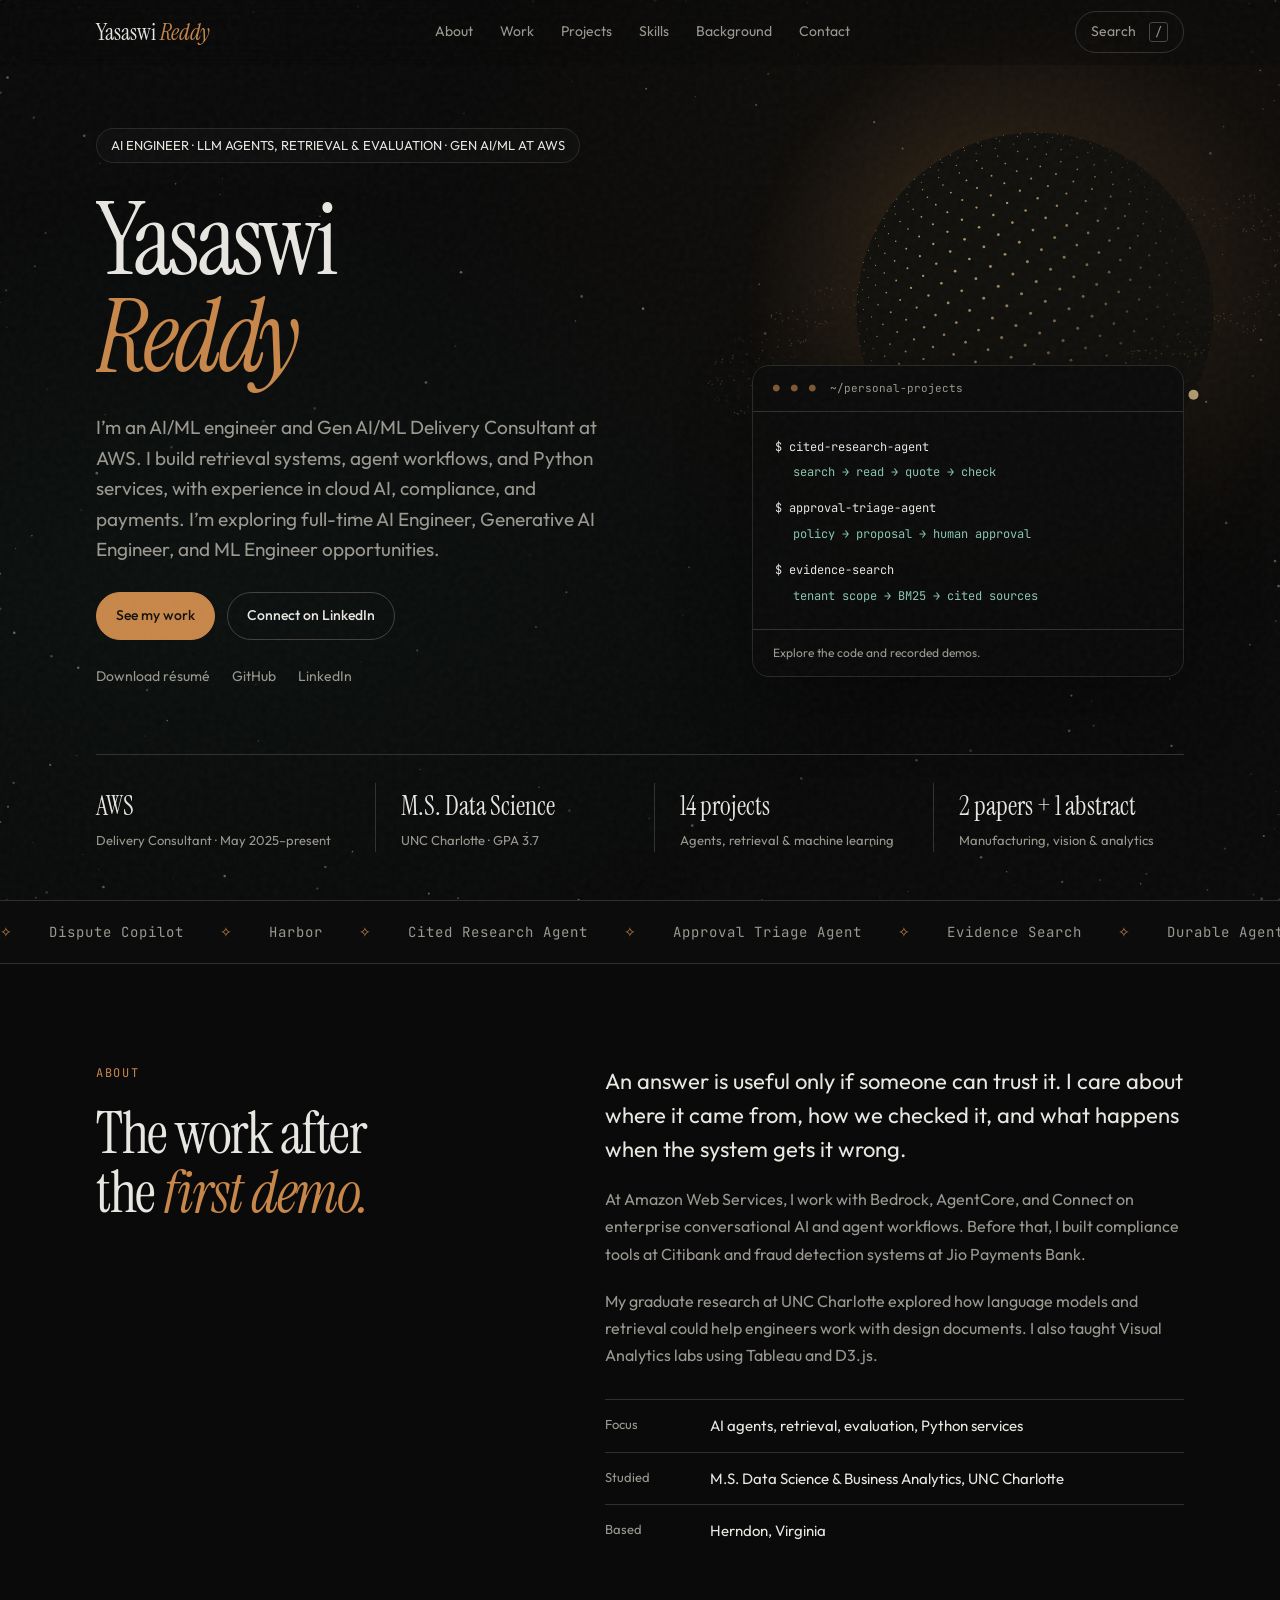
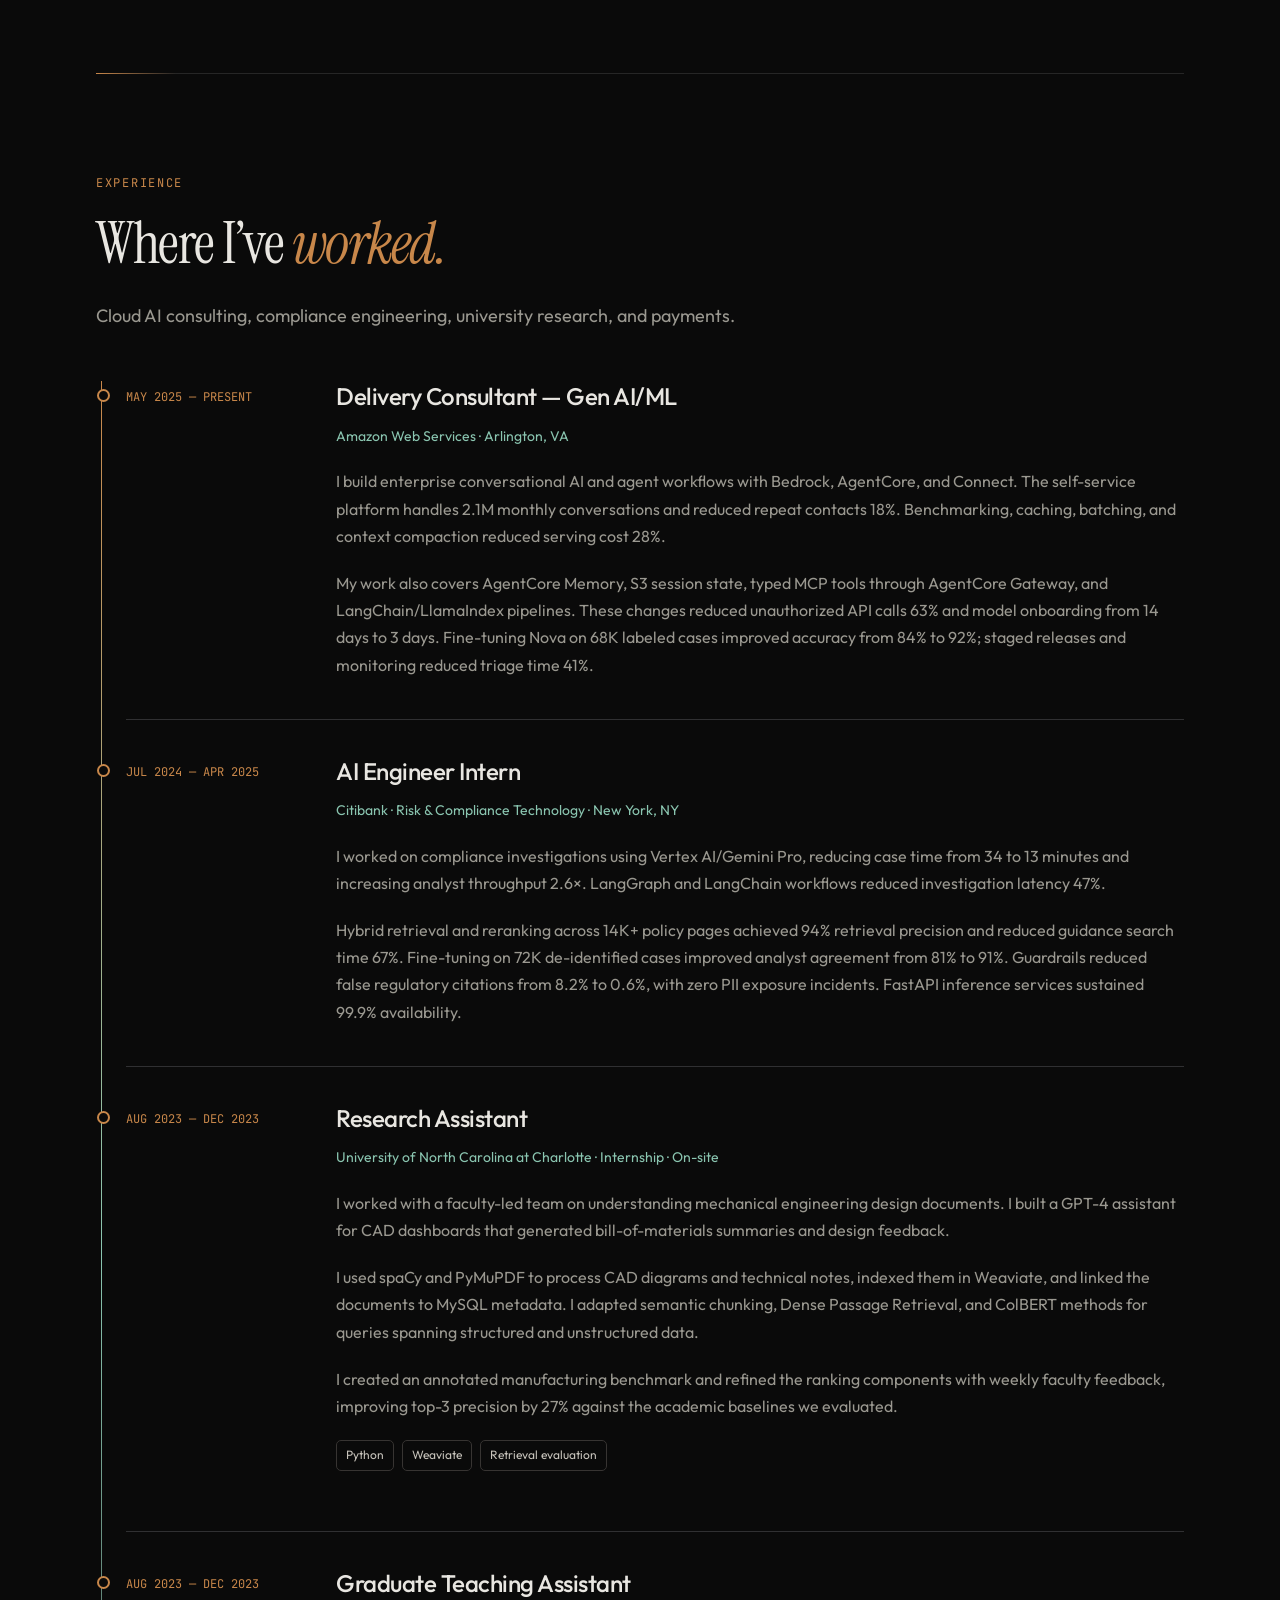
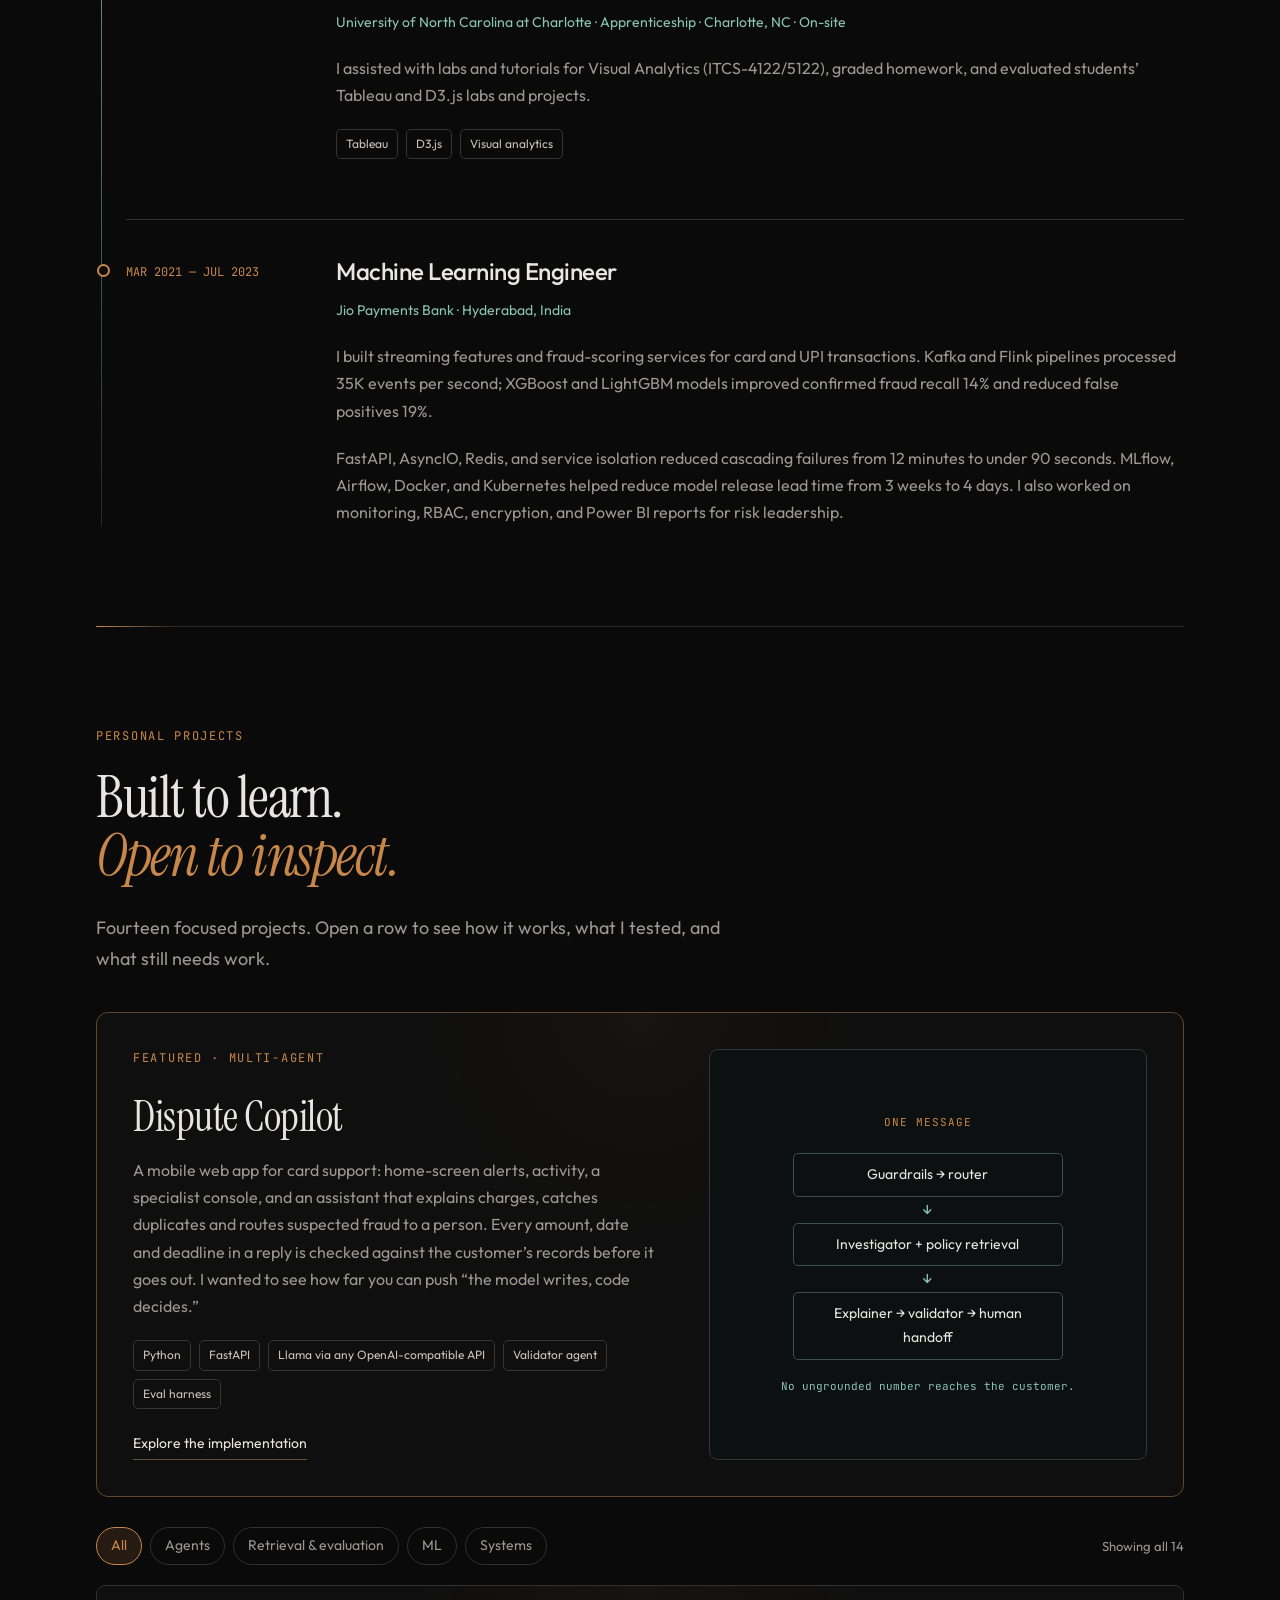
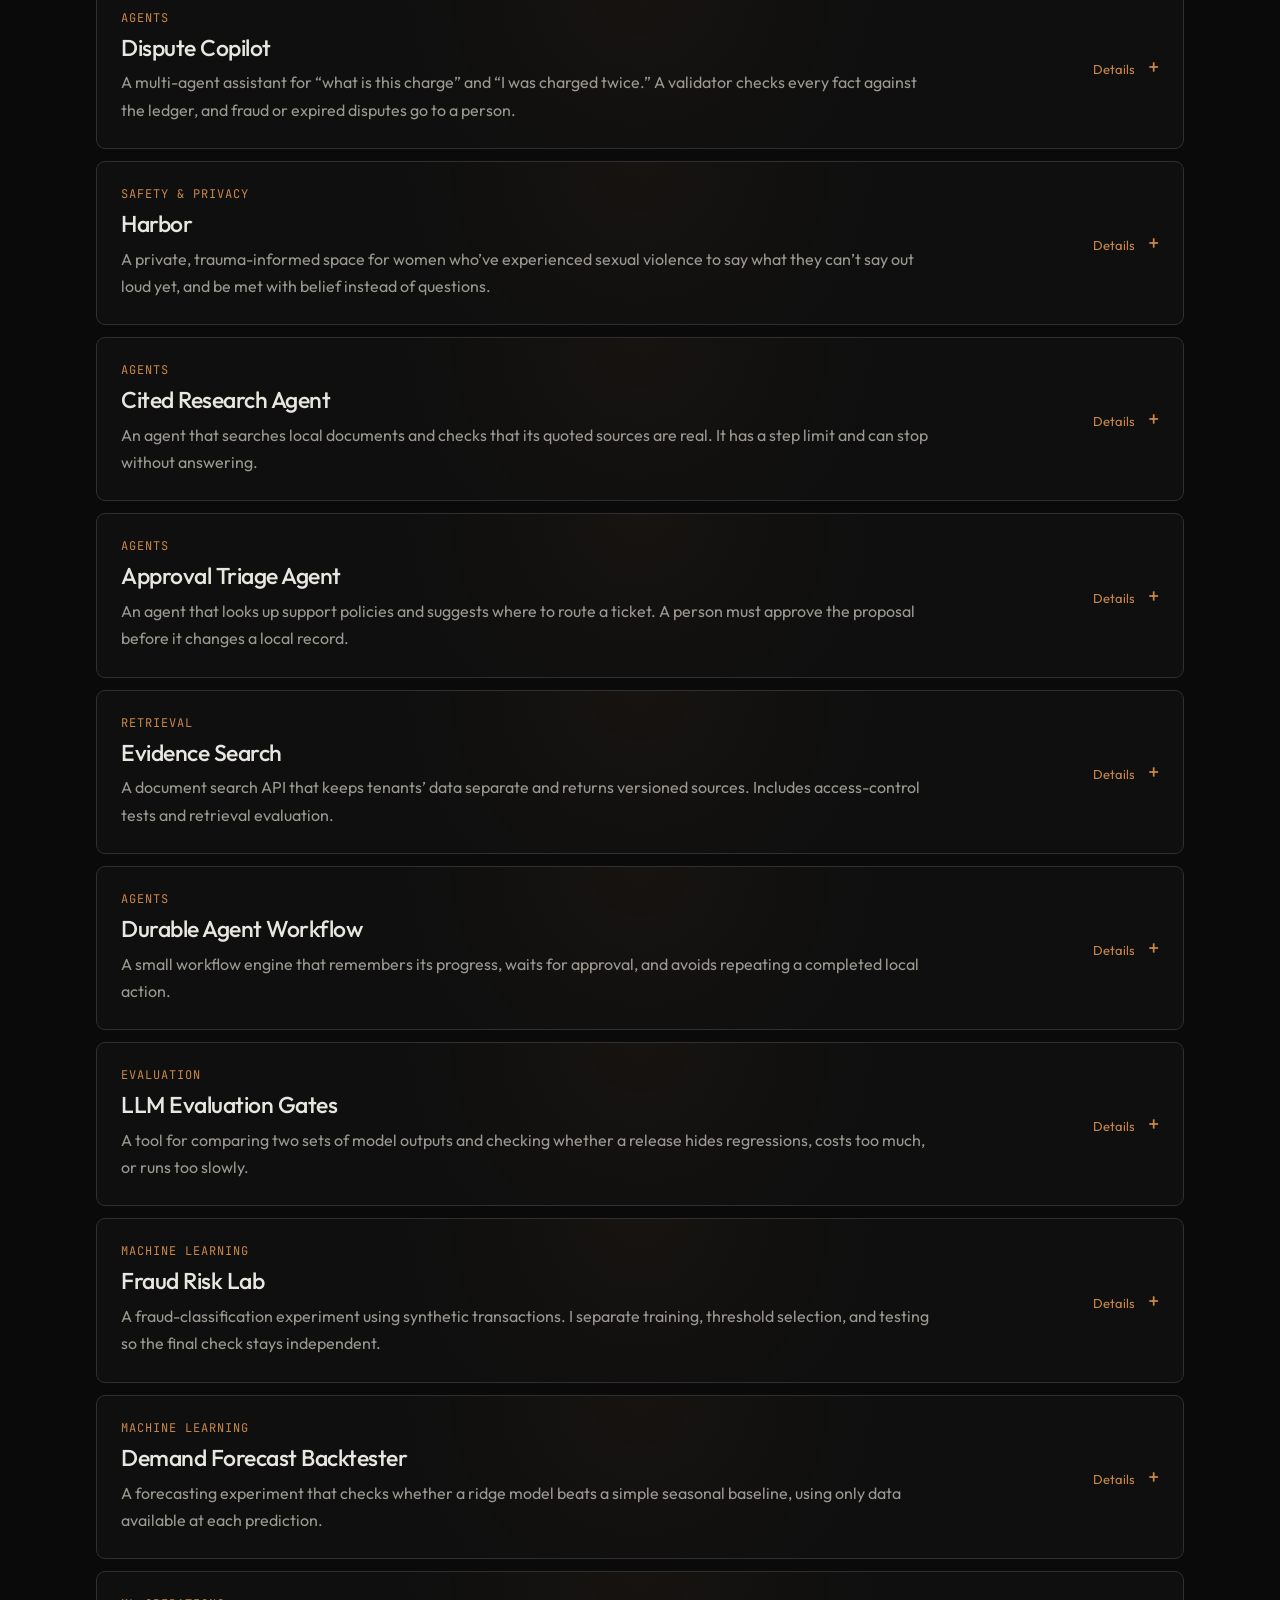
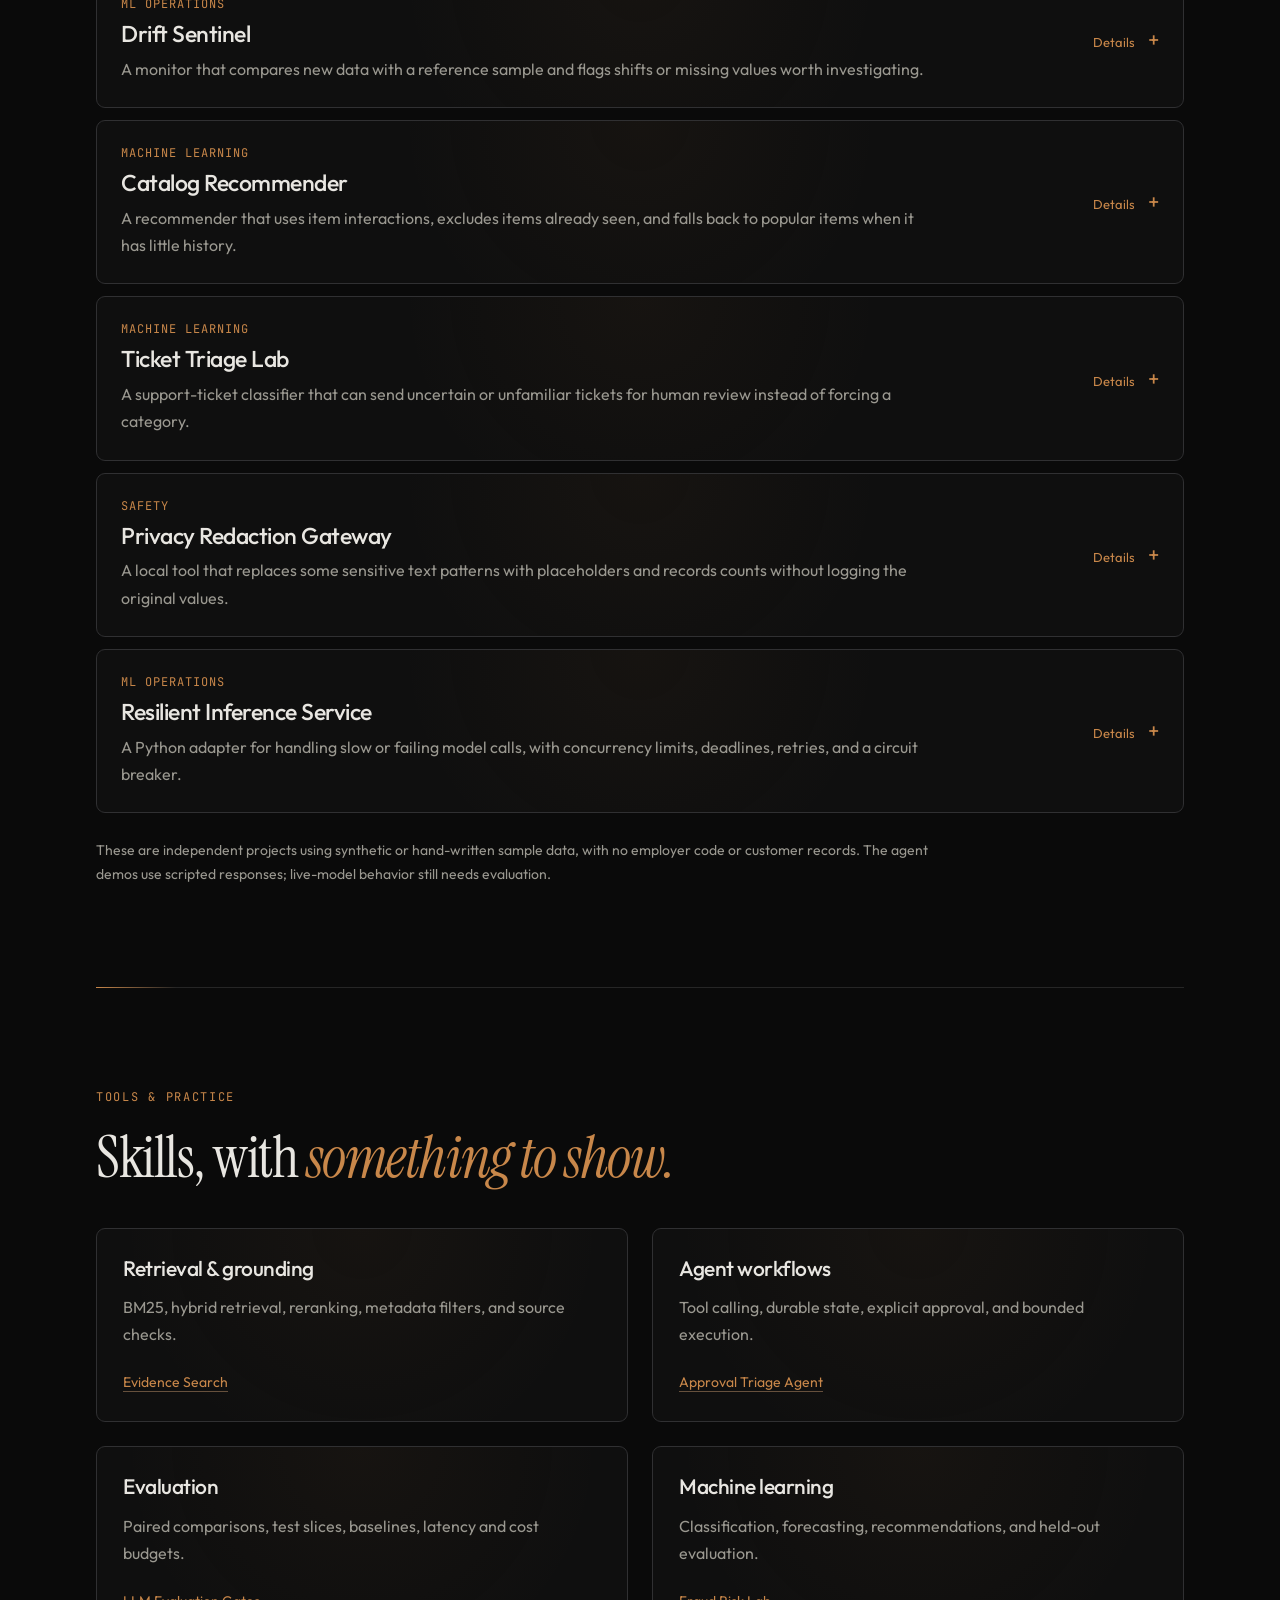
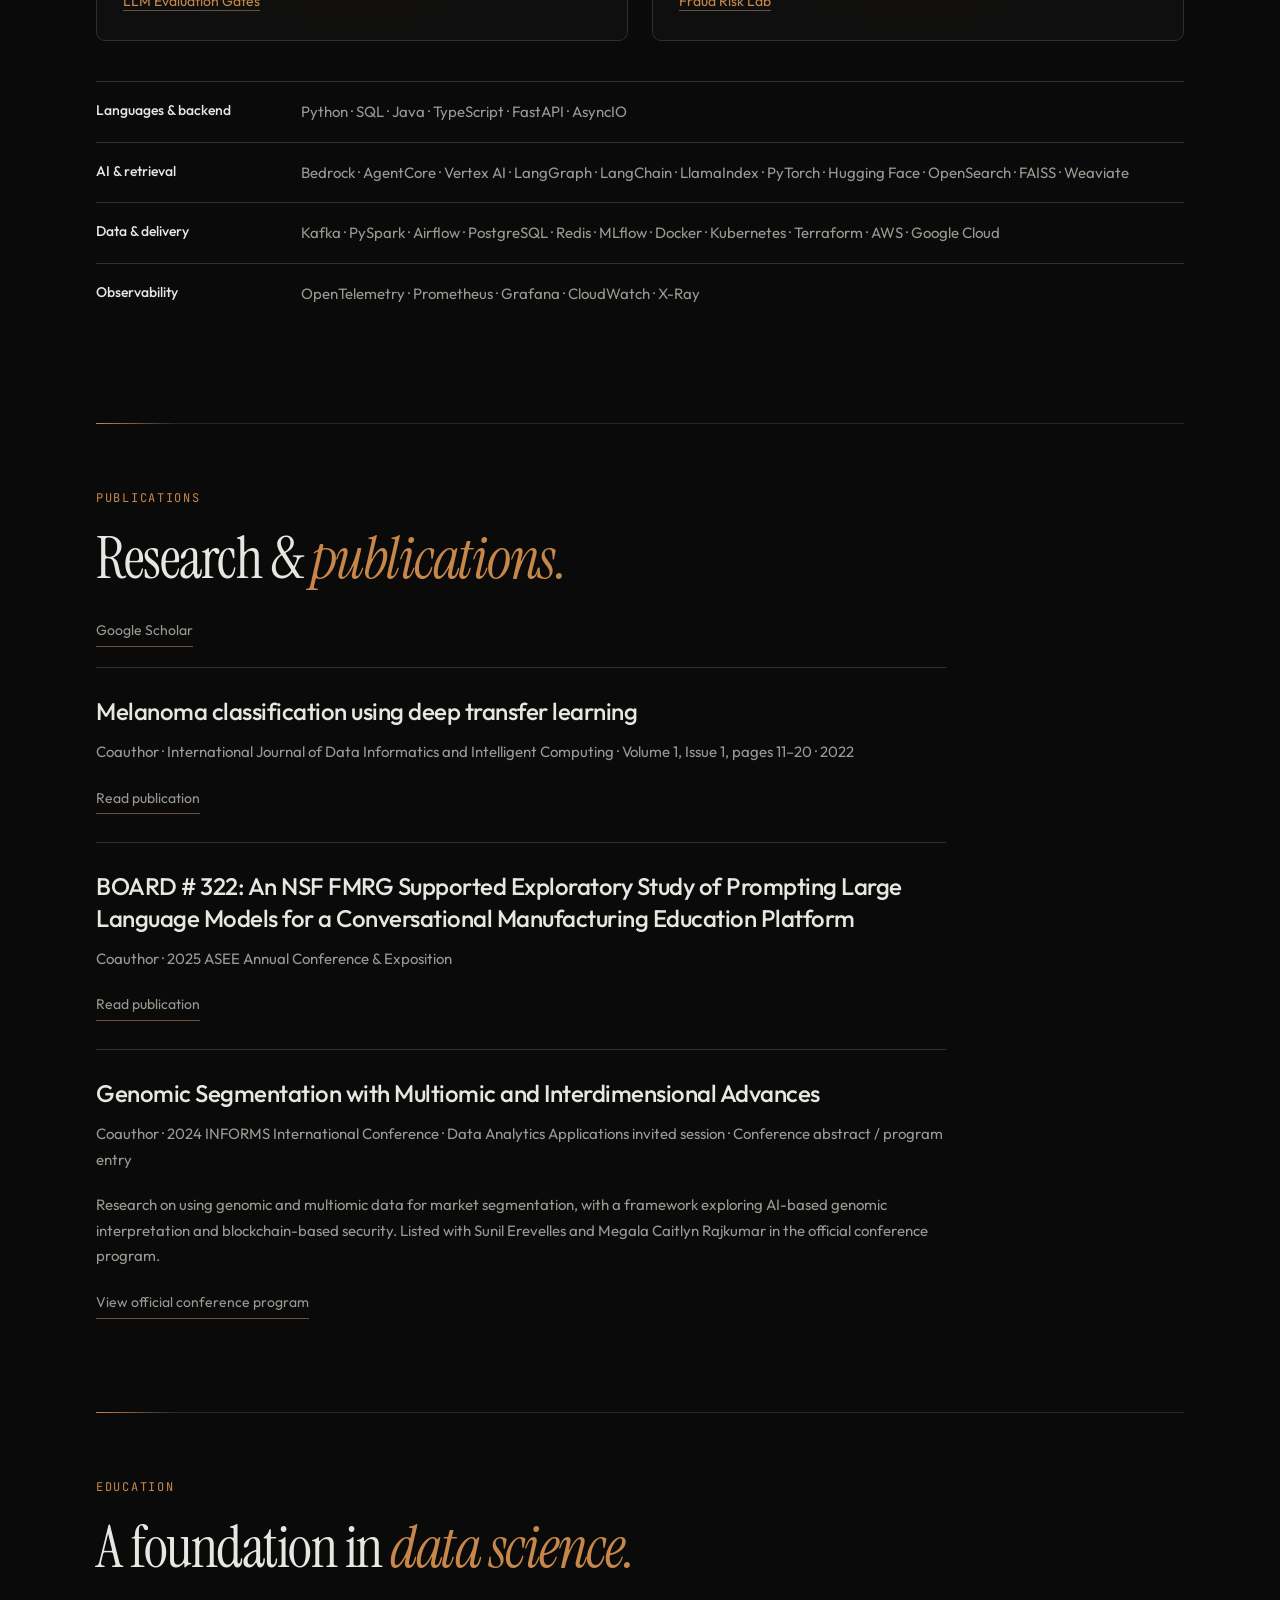
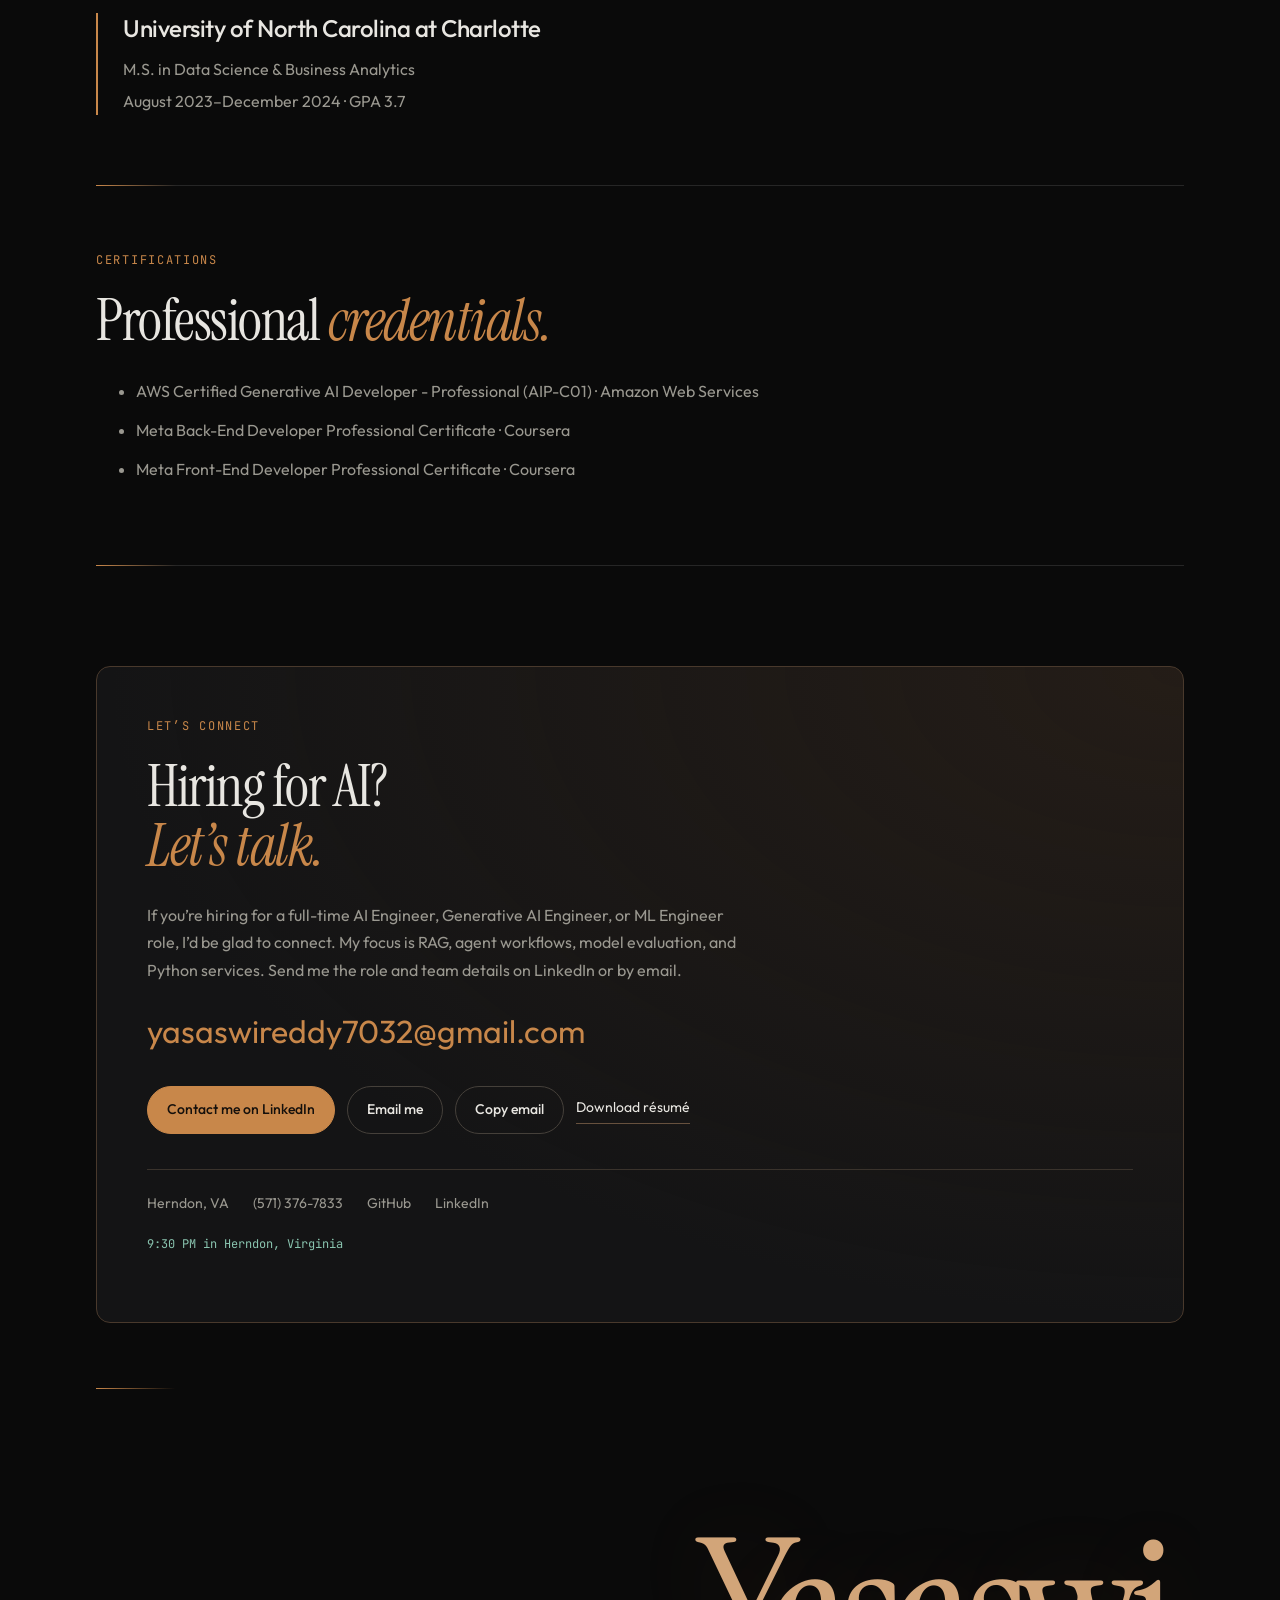
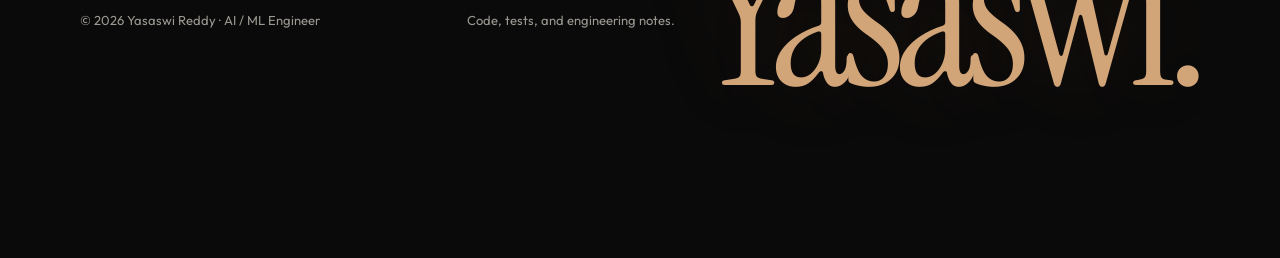
==== commit c6f68658: "Citi role was an internship Co-Authored-By: Claude Opus 5.5 <noreply@anthropic.com>" ====
--- a/index.html
+++ b/index.html
@@ -5,7 +5,7 @@
 <main id="main"><section id="home" class="hero wrap"><div class="planet-stage" aria-hidden="true"><canvas id="planet"></canvas></div><div class="hero-grid"><div><p class="eyebrow">AI ENGINEER · LLM AGENTS, RETRIEVAL &amp; EVALUATION · GEN AI/ML AT AWS</p><h1><span class="name-line"><span>Yasaswi</span></span><span class="name-line"><span><em>Reddy</em></span></span></h1><p class="intro">I’m an AI/ML engineer and Gen AI/ML Delivery Consultant at AWS. I build retrieval systems, agent workflows, and Python services, with experience in cloud AI, compliance, and payments. I’m exploring full-time AI Engineer, Generative AI Engineer, and ML Engineer opportunities.</p><div class="actions"><a class="button" href="#work">See my work</a><a class="button secondary" href="https://www.linkedin.com/in/yasaswireddy/">Connect on LinkedIn</a></div><div class="hero-links"><a href="Yasaswi-Bhumireddy-AI-Engineer.pdf">Download résumé</a><a href="https://github.com/yasaswireddy7032">GitHub</a><a href="https://www.linkedin.com/in/yasaswireddy/">LinkedIn</a></div></div><div class="terminal"><div class="terminal-bar"><span>~/personal-projects</span><span>Python / AI</span></div><div class="terminal-content"><a href="cited-research-agent.html"><span class="prompt">$</span> cited-research-agent</a><p>search → read → quote → check</p><a href="approval-triage-agent.html"><span class="prompt">$</span> approval-triage-agent</a><p>policy → proposal → human approval</p><a href="evidence-search.html"><span class="prompt">$</span> evidence-search</a><p>tenant scope → BM25 → cited sources</p></div><div class="terminal-foot">Explore the code and recorded demos.</div></div></div><dl class="credentials"><div><dt>Now</dt><dd>AWS</dd><p>Delivery Consultant · May 2025–present</p></div><div><dt>Education</dt><dd>M.S. Data Science</dd><p>UNC Charlotte · GPA 3.7</p></div><div><dt>Independent work</dt><dd>14 projects</dd><p>Agents, retrieval &amp; machine learning</p></div><div><dt>Research</dt><dd>2 papers + 1 abstract</dd><p>Manufacturing, vision &amp; analytics</p></div></dl></section>
 <div class="focus-band">AGENT WORKFLOWS <span>·</span> RETRIEVAL <span>·</span> EVALUATION <span>·</span> PYTHON <span>·</span> CLOUD AI</div>
 <section id="about" class="section wrap two-col"><div><p class="eyebrow">ABOUT</p><h2>The work after<br>the <em>first demo.</em></h2></div><div><p class="large-copy">An answer is useful only if someone can trust it. I care about where it came from, how we checked it, and what happens when the system gets it wrong.</p><p>At Amazon Web Services, I work with Bedrock, AgentCore, and Connect on enterprise conversational AI and agent workflows. Before that, I built compliance tools at Citibank and fraud detection systems at Jio Payments Bank.</p><p>My graduate research at UNC Charlotte explored how language models and retrieval could help engineers work with design documents. I also taught Visual Analytics labs using Tableau and D3.js.</p><dl class="facts"><div><dt>Focus</dt><dd>AI agents, retrieval, evaluation, Python services</dd></div><div><dt>Studied</dt><dd>M.S. Data Science &amp; Business Analytics, UNC Charlotte</dd></div><div><dt>Based</dt><dd>Herndon, Virginia</dd></div></dl></div></section>
-<section id="experience" class="section wrap"><p class="eyebrow">EXPERIENCE</p><h2>Where I’ve <em>worked.</em></h2><p class="section-intro">Cloud AI consulting, compliance engineering, university research, and payments.</p><div class="timeline"><article><span class="date">MAY 2025 — PRESENT</span><div><h3>Delivery Consultant — Gen AI/ML</h3><p class="employer">Amazon Web Services · Arlington, VA</p><p>I build enterprise conversational AI and agent workflows with Bedrock, AgentCore, and Connect. The self-service platform handles 2.1M monthly conversations and reduced repeat contacts 18%. Benchmarking, caching, batching, and context compaction reduced serving cost 28%.</p><p>My work also covers AgentCore Memory, S3 session state, typed MCP tools through AgentCore Gateway, and LangChain/LlamaIndex pipelines. These changes reduced unauthorized API calls 63% and model onboarding from 14 days to 3 days. Fine-tuning Nova on 68K labeled cases improved accuracy from 84% to 92%; staged releases and monitoring reduced triage time 41%.</p></div></article><article><span class="date">JUL 2024 — APR 2025</span><div><h3>AI Engineer</h3><p class="employer">Citibank · Risk &amp; Compliance Technology · New York, NY</p><p>I worked on compliance investigations using Vertex AI/Gemini Pro, reducing case time from 34 to 13 minutes and increasing analyst throughput 2.6×. LangGraph and LangChain workflows reduced investigation latency 47%.</p><p>Hybrid retrieval and reranking across 14K+ policy pages achieved 94% retrieval precision and reduced guidance search time 67%. Fine-tuning on 72K de-identified cases improved analyst agreement from 81% to 91%. Guardrails reduced false regulatory citations from 8.2% to 0.6%, with zero PII exposure incidents. FastAPI inference services sustained 99.9% availability.</p></div></article><article><span class="date">AUG 2023 — DEC 2023</span><div><h3>Research Assistant</h3><p class="employer">University of North Carolina at Charlotte · Internship · On-site</p><p>I worked with a faculty-led team on understanding mechanical engineering design documents. I built a GPT-4 assistant for CAD dashboards that generated bill-of-materials summaries and design feedback.</p><p>I used spaCy and PyMuPDF to process CAD diagrams and technical notes, indexed them in Weaviate, and linked the documents to MySQL metadata. I adapted semantic chunking, Dense Passage Retrieval, and ColBERT methods for queries spanning structured and unstructured data.</p><p>I created an annotated manufacturing benchmark and refined the ranking components with weekly faculty feedback, improving top-3 precision by 27% against the academic baselines we evaluated.</p><div class="tags"><span>Python</span><span>Weaviate</span><span>Retrieval evaluation</span></div></div></article><article><span class="date">AUG 2023 — DEC 2023</span><div><h3>Graduate Teaching Assistant</h3><p class="employer">University of North Carolina at Charlotte · Apprenticeship · Charlotte, NC · On-site</p><p>I assisted with labs and tutorials for Visual Analytics (ITCS-4122/5122), graded homework, and evaluated students’ Tableau and D3.js labs and projects.</p><div class="tags"><span>Tableau</span><span>D3.js</span><span>Visual analytics</span></div></div></article><article><span class="date">MAR 2021 — JUL 2023</span><div><h3>Machine Learning Engineer</h3><p class="employer">Jio Payments Bank · Hyderabad, India</p><p>I built streaming features and fraud-scoring services for card and UPI transactions. Kafka and Flink pipelines processed 35K events per second; XGBoost and LightGBM models improved confirmed fraud recall 14% and reduced false positives 19%.</p><p>FastAPI, AsyncIO, Redis, and service isolation reduced cascading failures from 12 minutes to under 90 seconds. MLflow, Airflow, Docker, and Kubernetes helped reduce model release lead time from 3 weeks to 4 days. I also worked on monitoring, RBAC, encryption, and Power BI reports for risk leadership.</p></div></article></div></section>
+<section id="experience" class="section wrap"><p class="eyebrow">EXPERIENCE</p><h2>Where I’ve <em>worked.</em></h2><p class="section-intro">Cloud AI consulting, compliance engineering, university research, and payments.</p><div class="timeline"><article><span class="date">MAY 2025 — PRESENT</span><div><h3>Delivery Consultant — Gen AI/ML</h3><p class="employer">Amazon Web Services · Arlington, VA</p><p>I build enterprise conversational AI and agent workflows with Bedrock, AgentCore, and Connect. The self-service platform handles 2.1M monthly conversations and reduced repeat contacts 18%. Benchmarking, caching, batching, and context compaction reduced serving cost 28%.</p><p>My work also covers AgentCore Memory, S3 session state, typed MCP tools through AgentCore Gateway, and LangChain/LlamaIndex pipelines. These changes reduced unauthorized API calls 63% and model onboarding from 14 days to 3 days. Fine-tuning Nova on 68K labeled cases improved accuracy from 84% to 92%; staged releases and monitoring reduced triage time 41%.</p></div></article><article><span class="date">JUL 2024 — APR 2025</span><div><h3>AI Engineer Intern</h3><p class="employer">Citibank · Risk &amp; Compliance Technology · New York, NY</p><p>I worked on compliance investigations using Vertex AI/Gemini Pro, reducing case time from 34 to 13 minutes and increasing analyst throughput 2.6×. LangGraph and LangChain workflows reduced investigation latency 47%.</p><p>Hybrid retrieval and reranking across 14K+ policy pages achieved 94% retrieval precision and reduced guidance search time 67%. Fine-tuning on 72K de-identified cases improved analyst agreement from 81% to 91%. Guardrails reduced false regulatory citations from 8.2% to 0.6%, with zero PII exposure incidents. FastAPI inference services sustained 99.9% availability.</p></div></article><article><span class="date">AUG 2023 — DEC 2023</span><div><h3>Research Assistant</h3><p class="employer">University of North Carolina at Charlotte · Internship · On-site</p><p>I worked with a faculty-led team on understanding mechanical engineering design documents. I built a GPT-4 assistant for CAD dashboards that generated bill-of-materials summaries and design feedback.</p><p>I used spaCy and PyMuPDF to process CAD diagrams and technical notes, indexed them in Weaviate, and linked the documents to MySQL metadata. I adapted semantic chunking, Dense Passage Retrieval, and ColBERT methods for queries spanning structured and unstructured data.</p><p>I created an annotated manufacturing benchmark and refined the ranking components with weekly faculty feedback, improving top-3 precision by 27% against the academic baselines we evaluated.</p><div class="tags"><span>Python</span><span>Weaviate</span><span>Retrieval evaluation</span></div></div></article><article><span class="date">AUG 2023 — DEC 2023</span><div><h3>Graduate Teaching Assistant</h3><p class="employer">University of North Carolina at Charlotte · Apprenticeship · Charlotte, NC · On-site</p><p>I assisted with labs and tutorials for Visual Analytics (ITCS-4122/5122), graded homework, and evaluated students’ Tableau and D3.js labs and projects.</p><div class="tags"><span>Tableau</span><span>D3.js</span><span>Visual analytics</span></div></div></article><article><span class="date">MAR 2021 — JUL 2023</span><div><h3>Machine Learning Engineer</h3><p class="employer">Jio Payments Bank · Hyderabad, India</p><p>I built streaming features and fraud-scoring services for card and UPI transactions. Kafka and Flink pipelines processed 35K events per second; XGBoost and LightGBM models improved confirmed fraud recall 14% and reduced false positives 19%.</p><p>FastAPI, AsyncIO, Redis, and service isolation reduced cascading failures from 12 minutes to under 90 seconds. MLflow, Airflow, Docker, and Kubernetes helped reduce model release lead time from 3 weeks to 4 days. I also worked on monitoring, RBAC, encryption, and Power BI reports for risk leadership.</p></div></article></div></section>
 <section id="work" class="section wrap"><p class="eyebrow">PERSONAL PROJECTS</p><h2>Built to learn.<br><em>Open to inspect.</em></h2><p class="section-intro">Fourteen focused projects. Open a row to see how it works, what I tested, and what still needs work.</p><div class="featured"><div><p class="eyebrow">FEATURED · MULTI-AGENT</p><h3>Dispute Copilot</h3><p>A mobile web app for card support: home-screen alerts, activity, a specialist console, and an assistant that explains charges, catches duplicates and routes suspected fraud to a person. Every amount, date and deadline in a reply is checked against the customer&#8217;s records before it goes out. I wanted to see how far you can push “the model writes, code decides.”</p><div class="tags"><span>Python</span><span>FastAPI</span><span>Llama via any OpenAI-compatible API</span><span>Validator agent</span><span>Eval harness</span></div><a class="text-link" href="dispute-copilot.html">Explore the implementation</a></div><div class="pipeline" aria-label="Dispute Copilot architecture"><span class="eyebrow">ONE MESSAGE</span><div>Guardrails → router</div><span aria-hidden="true">↓</span><div>Investigator + policy retrieval</div><span aria-hidden="true">↓</span><div>Explainer → validator → human handoff</div><p>No ungrounded number reaches the customer.</p></div></div>
 <div class="project-toolbar"><div class="filters" role="group" aria-label="Filter projects" hidden><button class="active" data-filter="All" aria-pressed="true">All</button><button data-filter="Agents" aria-pressed="false">Agents</button><button data-filter="Retrieval &amp; evaluation" aria-pressed="false">Retrieval &amp; evaluation</button><button data-filter="ML" aria-pressed="false">ML</button><button data-filter="Systems" aria-pressed="false">Systems</button></div><p id="project-count" aria-live="polite">Showing all 14</p></div><div id="projects-grid"><article class="project" id="p-dispute-copilot" data-category="Agents"><details><summary><span class="project-category">Agents</span><h3>Dispute Copilot</h3><span class="project-summary">A multi-agent assistant for “what is this charge” and “I was charged twice.” A validator checks every fact against the ledger, and fraud or expired disputes go to a person.</span><span class="detail-label">Details <span aria-hidden="true">+</span></span></summary><div class="project-body"><img class="project-cover" src="og/dispute-copilot-v2.png" alt="Dispute Copilot home screen and chat" loading="lazy" width="1200" height="627"><h4>How it works</h4><p>Guardrails → router (LLM with rule fallback) → investigator (duplicate, subscription, fraud signals, notice deadline) → Reg Z / Reg E retrieval → explainer returns claims that cite evidence → deterministic validator → one retry, then rules, then a human. Disputes are drafted only after the customer confirms and are approved by a reviewer against a payload hash.</p><h4>Scope &amp; limitations</h4><p>58 tests pass. On 136 templated cases the rule-based mode passes all of them; on 25 hand-written messy messages it passes 44%, which is the gap the model router is meant to close. Model-backed numbers are not published yet. Synthetic data only; the fraud score is hand-weighted, not trained; policy text is my own summary, not legal guidance.</p><div class="actions"><a class="button secondary" href="dispute-copilot.html">Code &amp; implementation notes</a><a class="text-link" href="https://github.com/yasaswireddy7032/dispute-copilot/archive/refs/heads/main.zip">Download source</a></div></div></details></article><article class="project" id="p-harbor" data-category="Agents"><details><summary><span class="project-category">Safety &amp; privacy</span><h3>Harbor</h3><span class="project-summary">A private, trauma-informed space for women who&#8217;ve experienced sexual violence to say what they can&#8217;t say out loud yet, and be met with belief instead of questions.</span><span class="detail-label">Details <span aria-hidden="true">+</span></span></summary><div class="project-body"><img class="project-cover" src="og/harbor-v2.png" alt="Harbor home screen and a supportive reply" loading="lazy" width="1200" height="627"><h4>How it works</h4><p>On-device listener: safety checks first (self-harm → 988, danger → 911 and quick exit, recent assault → time-sensitive care, no pressure), then theme-aware replies that never ask why or for details. Tap-to-say feelings, full-screen cards to show a nurse or counselor (read aloud), private journal, grounding, options, real survivor talks, and a safety plan. Anything saved is AES-GCM encrypted with her passcode; strict CSP, no server, no analytics.</p><h4>Scope &amp; limitations</h4><p>14 listener tests cover crisis routing and screen every reply for blaming or doubting language. Rule-based listener by default; an optional on-device model is screened the same way. Not yet reviewed by a rape crisis center, which is the next step before anyone relies on it. US resources only.</p><div class="actions"><a class="button secondary" href="https://yasaswireddy7032.github.io/harbor/">Open the app</a><a class="text-link" href="harbor.html">Code &amp; design notes</a><a class="text-link" href="https://github.com/yasaswireddy7032/harbor/archive/refs/heads/main.zip">Download source</a></div></div></details></article><article class="project" id="p-cited-research-agent" data-category="Agents"><details><summary><span class="project-category">Agents</span><h3>Cited Research Agent</h3><span class="project-summary">An agent that searches local documents and checks that its quoted sources are real. It has a step limit and can stop without answering.</span><span class="detail-label">Details <span aria-hidden="true">+</span></span></summary><div class="project-body"><h4>How it works</h4><p>Question → model decision → validated search/read tools → answer with source quotes and document hashes, or abstention. Python limits steps and rejects unknown tools and unread citations.</p><h4>Scope &amp; limitations</h4><p>Nine local tests and a scripted demo pass. Live-model execution has not been validated. Exact quotes do not establish semantic entailment; lexical search misses paraphrases. No web access or filesystem tool is exposed to the model.</p><div class="actions"><a class="button secondary" href="cited-research-agent.html">Code &amp; implementation notes</a><a class="text-link" href="https://github.com/yasaswireddy7032/cited-research-agent/archive/refs/heads/main.zip">Download source</a></div></div></details></article><article class="project" id="p-approval-triage-agent" data-category="Agents"><details><summary><span class="project-category">Agents</span><h3>Approval Triage Agent</h3><span class="project-summary">An agent that looks up support policies and suggests where to route a ticket. A person must approve the proposal before it changes a local record.</span><span class="detail-label">Details <span aria-hidden="true">+</span></span></summary><div class="project-body"><h4>How it works</h4><p>Ticket → model-selected policy lookup → validated routing proposal → pending SQLite record → human confirmation of the exact proposal → atomic local assignment and audit.</p><h4>Scope &amp; limitations</h4><p>Nine local tests and a scripted demo pass. Optional Ollama adapter; live-model behavior is not yet validated. Approval is a local CLI boundary, not authenticated multi-user authorization. No replies are sent and no external ticket system is modified.</p><div class="actions"><a class="button secondary" href="approval-triage-agent.html">Code &amp; implementation notes</a><a class="text-link" href="https://github.com/yasaswireddy7032/approval-triage-agent/archive/refs/heads/main.zip">Download source</a></div></div></details></article><article class="project" id="p-evidence-search" data-category="Retrieval & evaluation"><details><summary><span class="project-category">Retrieval</span><h3>Evidence Search</h3><span class="project-summary">A document search API that keeps tenants’ data separate and returns versioned sources. Includes access-control tests and retrieval evaluation.</span><span class="detail-label">Details <span aria-hidden="true">+</span></span></summary><div class="project-body"><h4>How it works</h4><p>Server-side bearer identity → reader/writer authorization → SQLite document store → overlapping chunks → tenant-local BM25 → content-versioned evidence. Integration tests cover access isolation, spoofed tenant fields, persistence, deletion, and content-free auditing.</p><h4>Scope &amp; limitations</h4><p>Lexical retrieval misses paraphrases. The API maps server-configured bearer credentials to tenants and roles, but needs production identity, transport security, rate limits, storage bounds, and load testing. It does not call a language model.</p><div class="actions"><a class="button secondary" href="evidence-search.html">Code &amp; implementation notes</a><a class="text-link" href="evidence-search.zip">Download source</a></div></div></details></article><article class="project" id="p-durable-agent-workflow" data-category="Agents"><details><summary><span class="project-category">Agents</span><h3>Durable Agent Workflow</h3><span class="project-summary">A small workflow engine that remembers its progress, waits for approval, and avoids repeating a completed local action.</span><span class="detail-label">Details <span aria-hidden="true">+</span></span></summary><div class="project-body"><h4>How it works</h4><p>Request → idempotency check → pending approval → approved → local tool → completed. SQLite transactions make the state transition and local audit atomic.</p><h4>Scope &amp; limitations</h4><p>This is an agent workflow foundation, not an autonomous LLM agent. No authentication, remote tools, retries, or distributed workers. Approval authority must be enforced by the application. Add an outbox for remote effects; never claim global exactly-once execution.</p><div class="actions"><a class="button secondary" href="durable-agent-workflow.html">Code &amp; implementation notes</a><a class="text-link" href="durable-agent-workflow.zip">Download source</a></div></div></details></article><article class="project" id="p-llm-evaluation-gates" data-category="Retrieval & evaluation"><details><summary><span class="project-category">Evaluation</span><h3>LLM Evaluation Gates</h3><span class="project-summary">A tool for comparing two sets of model outputs and checking whether a release hides regressions, costs too much, or runs too slowly.</span><span class="detail-label">Details <span aria-hidden="true">+</span></span></summary><div class="project-body"><h4>How it works</h4><p>Labeled cases and paired predictions → exact coverage validation → correctness and citation checks → slice metrics → paired bootstrap interval → latency/cost budgets → release decision. A synthetic 18-case fixture demonstrates a refusal regression hidden by aggregate improvement.</p><h4>Scope &amp; limitations</h4><p>Exact-match grading is deliberately narrow. A valid citation ID does not prove factual entailment. The one-case demo is a smoke example, not evidence of model quality. Add blinded human labels, semantic graders, safety slices, and confidence intervals for serious release decisions.</p><div class="actions"><a class="button secondary" href="llm-evaluation-gates.html">Code &amp; implementation notes</a><a class="text-link" href="llm-evaluation-gates.zip">Download source</a></div></div></details></article><article class="project" id="p-fraud-risk-lab" data-category="ML"><details><summary><span class="project-category">Machine learning</span><h3>Fraud Risk Lab</h3><span class="project-summary">A fraud-classification experiment using synthetic transactions. I separate training, threshold selection, and testing so the final check stays independent.</span><span class="detail-label">Details <span aria-hidden="true">+</span></span></summary><div class="project-body"><h4>How it works</h4><p>Seeded synthetic transaction features → sequential train/validation/test split → train-only scaling and logistic regression → validation threshold selection → untouched test report.</p><h4>Scope &amp; limitations</h4><p>Synthetic features and labels cannot establish financial efficacy or fairness. There is no live bank integration or real fraud decisioning. Validate with consented representative data, account-level separation, delayed labels, calibration, subgroup analysis, and human review before any operational use.</p><div class="actions"><a class="button secondary" href="fraud-risk-lab.html">Code &amp; implementation notes</a><a class="text-link" href="fraud-risk-lab.zip">Download source</a></div></div></details></article><article class="project" id="p-demand-forecast-backtester" data-category="ML"><details><summary><span class="project-category">Machine learning</span><h3>Demand Forecast Backtester</h3><span class="project-summary">A forecasting experiment that checks whether a ridge model beats a simple seasonal baseline, using only data available at each prediction.</span><span class="detail-label">Details <span aria-hidden="true">+</span></span></summary><div class="project-body"><h4>How it works</h4><p>Synthetic daily series → past-only lag features → expanding-window refits → one-step predictions → comparison with a seven-day seasonal baseline.</p><h4>Scope &amp; limitations</h4><p>Only one-step univariate forecasting with synthetic weekly seasonality. No promotion signals, hierarchy, prediction intervals, or multi-step planning. Extend with rolling-origin horizon evaluation and real demand data; report when the baseline wins.</p><div class="actions"><a class="button secondary" href="demand-forecast-backtester.html">Code &amp; implementation notes</a><a class="text-link" href="demand-forecast-backtester.zip">Download source</a></div></div></details></article><article class="project" id="p-drift-sentinel" data-category="Systems"><details><summary><span class="project-category">ML operations</span><h3>Drift Sentinel</h3><span class="project-summary">A monitor that compares new data with a reference sample and flags shifts or missing values worth investigating.</span><span class="detail-label">Details <span aria-hidden="true">+</span></span></summary><div class="project-body"><h4>How it works</h4><p>Reference sample → frozen quantile boundaries → smoothed distributions → PSI + missingness → investigation signal. All boundaries and distributions are included in the report for audit.</p><h4>Scope &amp; limitations</h4><p>PSI thresholds are illustrative heuristics, not significance tests. Feature drift is not proof of performance drift. Add minimum sample rules, multiple-feature correction, delayed-label metrics, and alert deduplication before operational monitoring.</p><div class="actions"><a class="button secondary" href="drift-sentinel.html">Code &amp; implementation notes</a><a class="text-link" href="drift-sentinel.zip">Download source</a></div></div></details></article><article class="project" id="p-catalog-recommender" data-category="ML"><details><summary><span class="project-category">Machine learning</span><h3>Catalog Recommender</h3><span class="project-summary">A recommender that uses item interactions, excludes items already seen, and falls back to popular items when it has little history.</span><span class="detail-label">Details <span aria-hidden="true">+</span></span></summary><div class="project-body"><h4>How it works</h4><p>Unique user-item interactions → item co-occurrence cosine → candidate scoring → seen-item exclusion → deterministic ranking. The evaluator rejects overlapping train/holdout interactions.</p><h4>Scope &amp; limitations</h4><p>Tiny hand-authored demo, no production relevance claim. Item similarity is expensive for large catalogs; add sparse matrices or approximate neighbors. Use time-based holdout, cold-start metadata, diversity constraints, and exposure-aware evaluation.</p><div class="actions"><a class="button secondary" href="catalog-recommender.html">Code &amp; implementation notes</a><a class="text-link" href="catalog-recommender.zip">Download source</a></div></div></details></article><article class="project" id="p-ticket-triage-lab" data-category="ML"><details><summary><span class="project-category">Machine learning</span><h3>Ticket Triage Lab</h3><span class="project-summary">A support-ticket classifier that can send uncertain or unfamiliar tickets for human review instead of forcing a category.</span><span class="detail-label">Details <span aria-hidden="true">+</span></span></summary><div class="project-body"><h4>How it works</h4><p>Hand-authored labeled tickets → stratified split → train-only TF-IDF → logistic regression → confidence / vocabulary checks → route or human review.</p><h4>Scope &amp; limitations</h4><p>Tiny dataset and uncalibrated probabilities. Threshold is illustrative and is not selected from a validation set. Add real de-identified tickets, temporal validation, calibration, multilingual testing, label drift monitoring, and escalation cost analysis.</p><div class="actions"><a class="button secondary" href="ticket-triage-lab.html">Code &amp; implementation notes</a><a class="text-link" href="ticket-triage-lab.zip">Download source</a></div></div></details></article><article class="project" id="p-privacy-redaction-gateway" data-category="Systems"><details><summary><span class="project-category">Safety</span><h3>Privacy Redaction Gateway</h3><span class="project-summary">A local tool that replaces some sensitive text patterns with placeholders and records counts without logging the original values.</span><span class="detail-label">Details <span aria-hidden="true">+</span></span></summary><div class="project-body"><h4>How it works</h4><p>Input text → regex candidates → card checksum → overlap resolution → per-request placeholders → counts-only audit. All processing is local.</p><h4>Scope &amp; limitations</h4><p>Pattern matching is incomplete and may produce false positives. It misses names, addresses, non-US phone formats, obfuscation, and context-dependent sensitive information. This is not a compliance guarantee or complete DLP system. Add entity models and adversarial multilingual evaluation.</p><div class="actions"><a class="button secondary" href="privacy-redaction-gateway.html">Code &amp; implementation notes</a><a class="text-link" href="privacy-redaction-gateway.zip">Download source</a></div></div></details></article><article class="project" id="p-resilient-inference-service" data-category="Systems"><details><summary><span class="project-category">ML operations</span><h3>Resilient Inference Service</h3><span class="project-summary">A Python adapter for handling slow or failing model calls, with concurrency limits, deadlines, retries, and a circuit breaker.</span><span class="detail-label">Details <span aria-hidden="true">+</span></span></summary><div class="project-body"><h4>How it works</h4><p>Caller → deadline including queue wait → semaphore → retryable provider call → metrics and circuit state. Python 3.11 structured timeout propagates cancellation.</p><h4>Scope &amp; limitations</h4><p>Adapter library only: no HTTP server, real model provider, or production load test. Circuit state is process-local and cooldown recovery is simplified rather than single-probe half-open. Add shared quotas, randomized backoff, tracing, authenticated endpoints, provider-specific error mapping, and overload tests.</p><div class="actions"><a class="button secondary" href="resilient-inference-service.html">Code &amp; implementation notes</a><a class="text-link" href="resilient-inference-service.zip">Download source</a></div></div></details></article></div><p class="work-note">These are independent projects using synthetic or hand-written sample data, with no employer code or customer records. The agent demos use scripted responses; live-model behavior still needs evaluation.</p></section>
 <section id="skills" class="section wrap"><p class="eyebrow">TOOLS &amp; PRACTICE</p><h2>Skills, with <em>something to show.</em></h2><div class="skill-grid"><article><h3>Retrieval &amp; grounding</h3><p>BM25, hybrid retrieval, reranking, metadata filters, and source checks.</p><a href="evidence-search.html">Evidence Search</a></article><article><h3>Agent workflows</h3><p>Tool calling, durable state, explicit approval, and bounded execution.</p><a href="approval-triage-agent.html">Approval Triage Agent</a></article><article><h3>Evaluation</h3><p>Paired comparisons, test slices, baselines, latency and cost budgets.</p><a href="llm-evaluation-gates.html">LLM Evaluation Gates</a></article><article><h3>Machine learning</h3><p>Classification, forecasting, recommendations, and held-out evaluation.</p><a href="fraud-risk-lab.html">Fraud Risk Lab</a></article></div><div class="tool-rows"><p><strong>Languages &amp; backend</strong>Python · SQL · Java · TypeScript · FastAPI · AsyncIO</p><p><strong>AI &amp; retrieval</strong>Bedrock · AgentCore · Vertex AI · LangGraph · LangChain · LlamaIndex · PyTorch · Hugging Face · OpenSearch · FAISS · Weaviate</p><p><strong>Data &amp; delivery</strong>Kafka · PySpark · Airflow · PostgreSQL · Redis · MLflow · Docker · Kubernetes · Terraform · AWS · Google Cloud</p><p><strong>Observability</strong>OpenTelemetry · Prometheus · Grafana · CloudWatch · X-Ray</p></div></section>
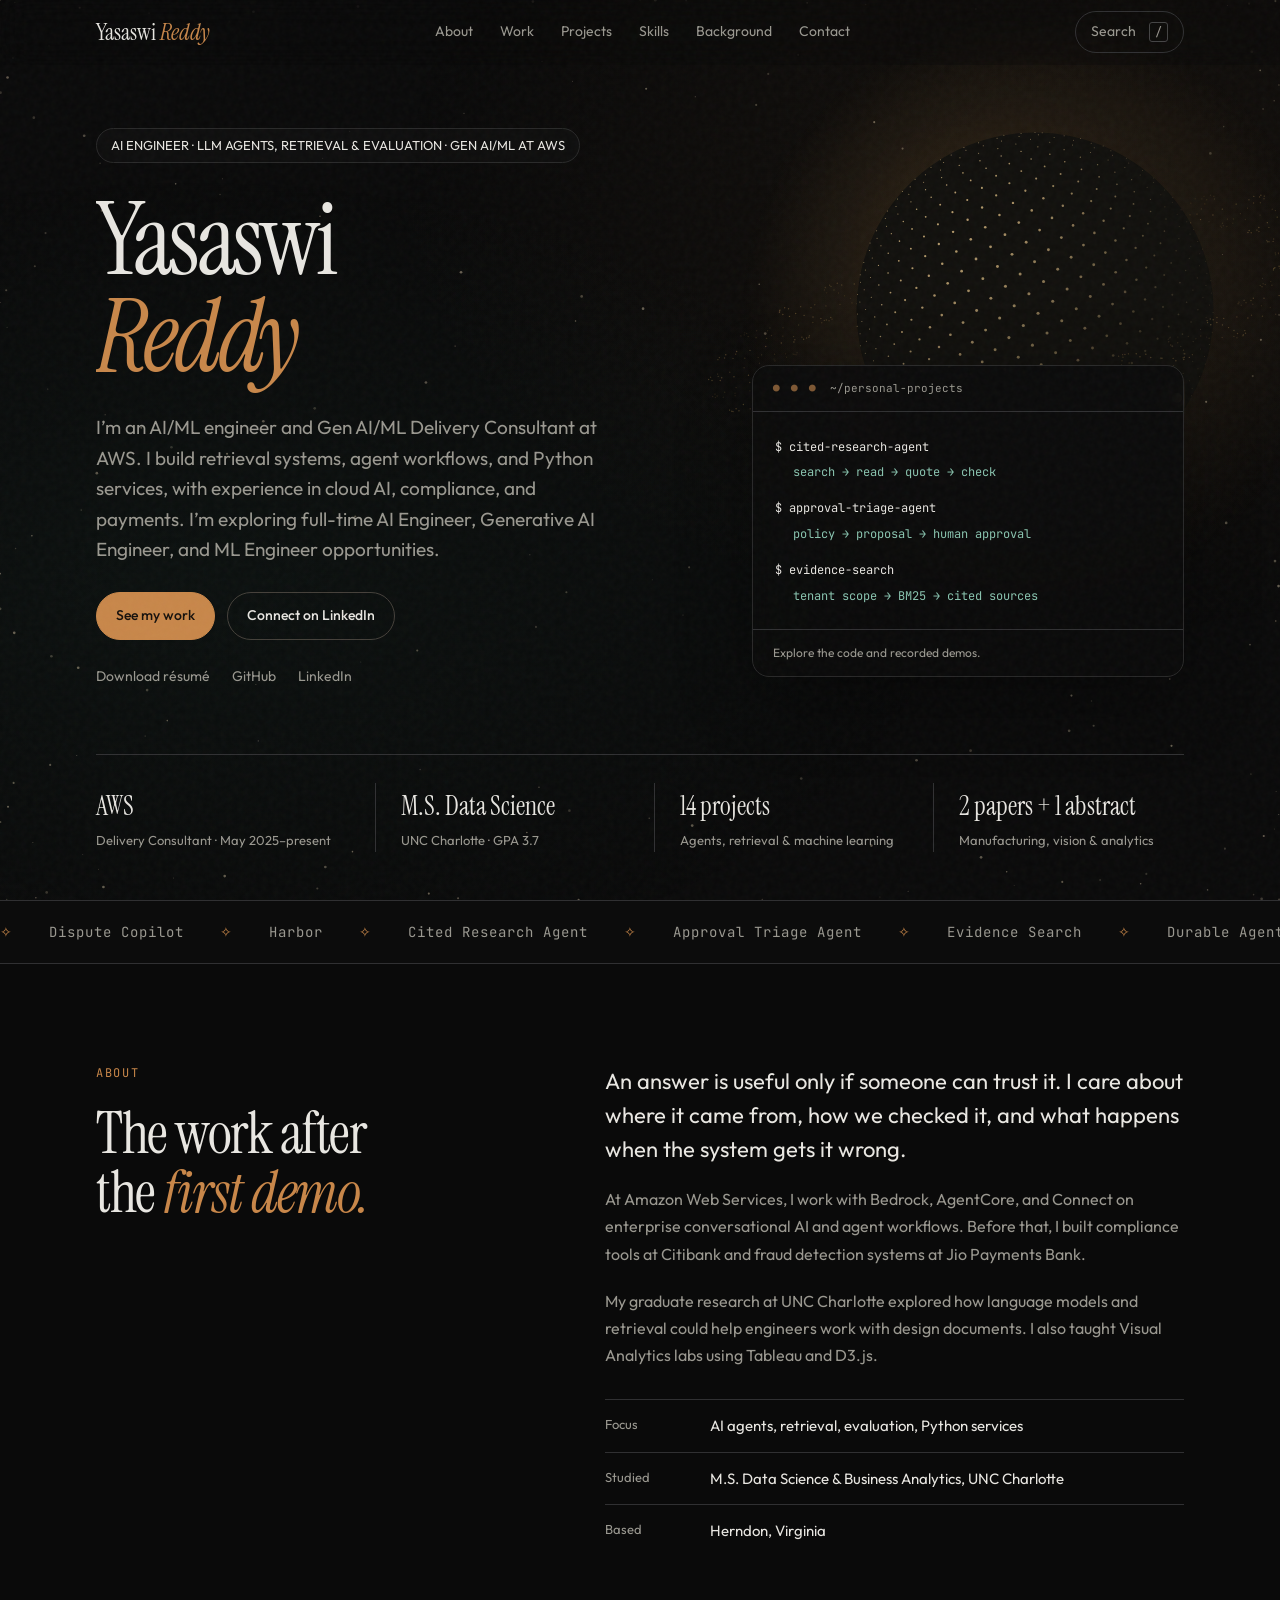
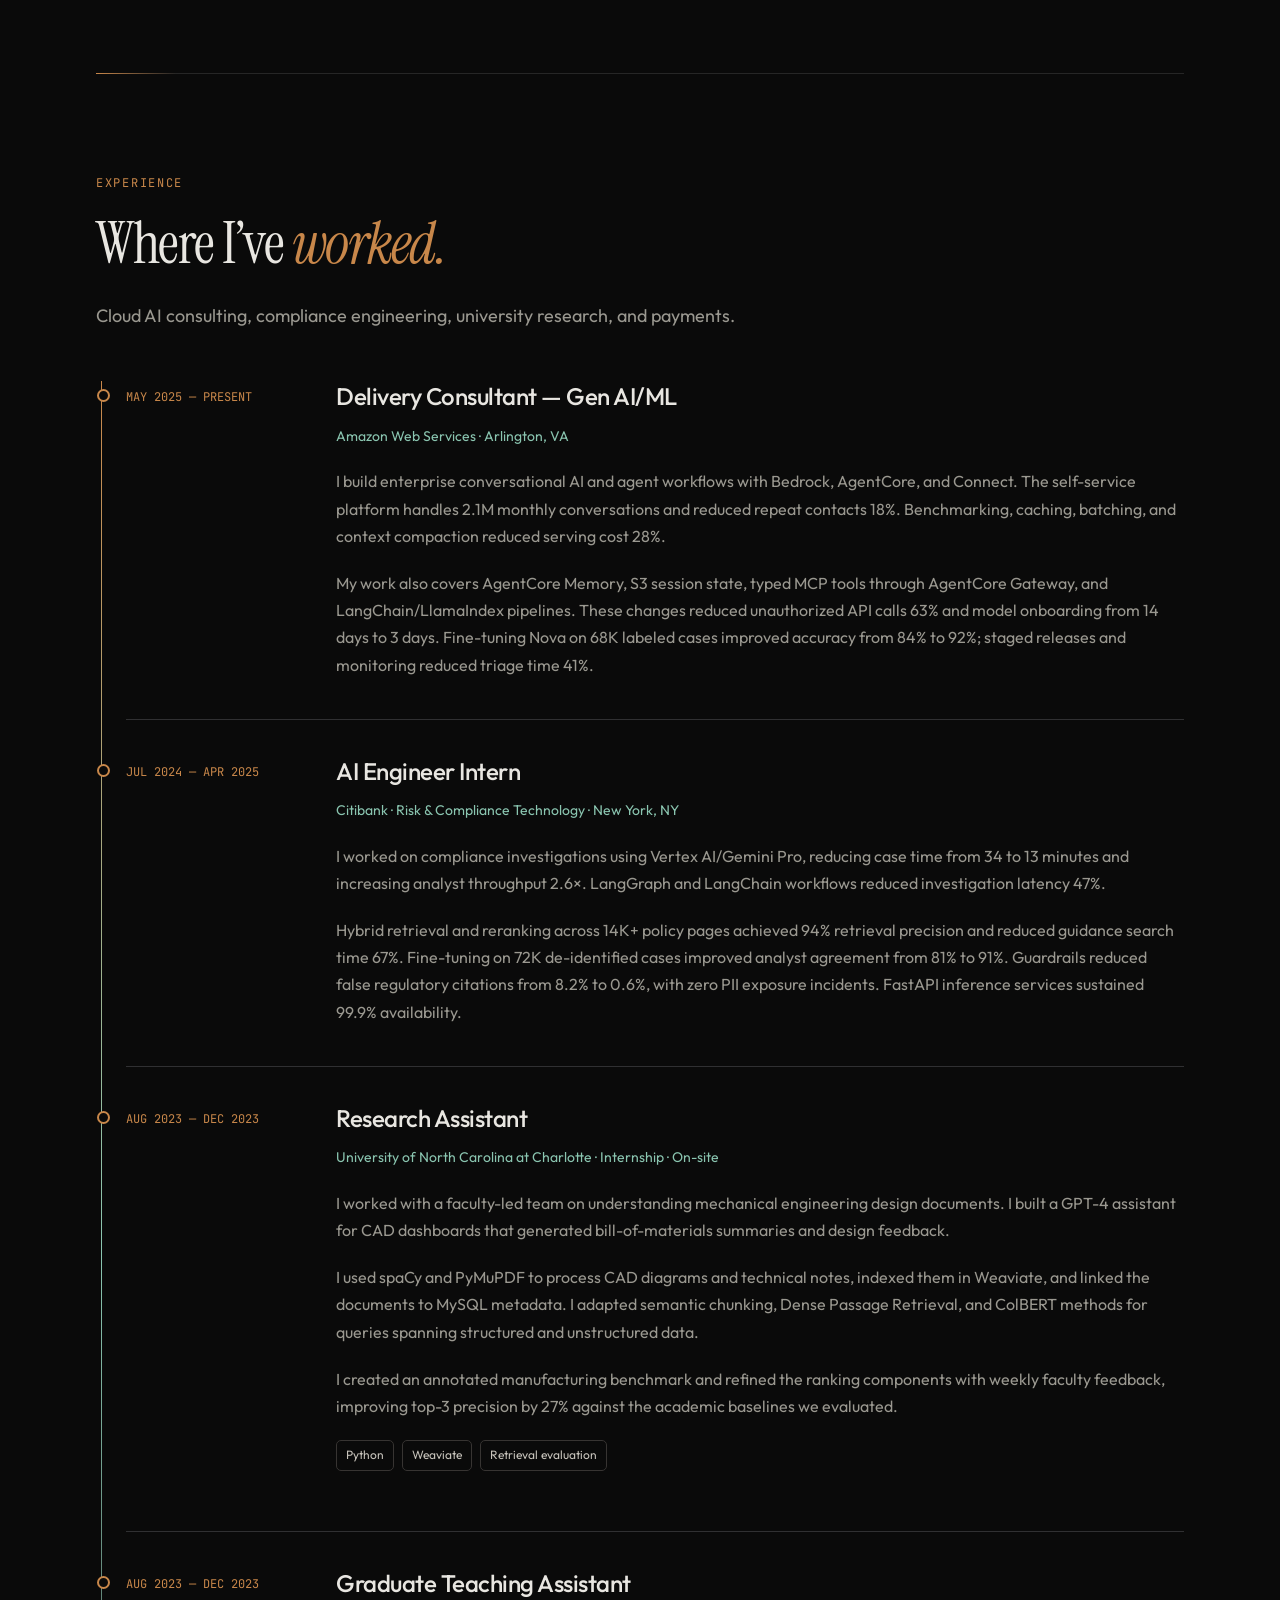
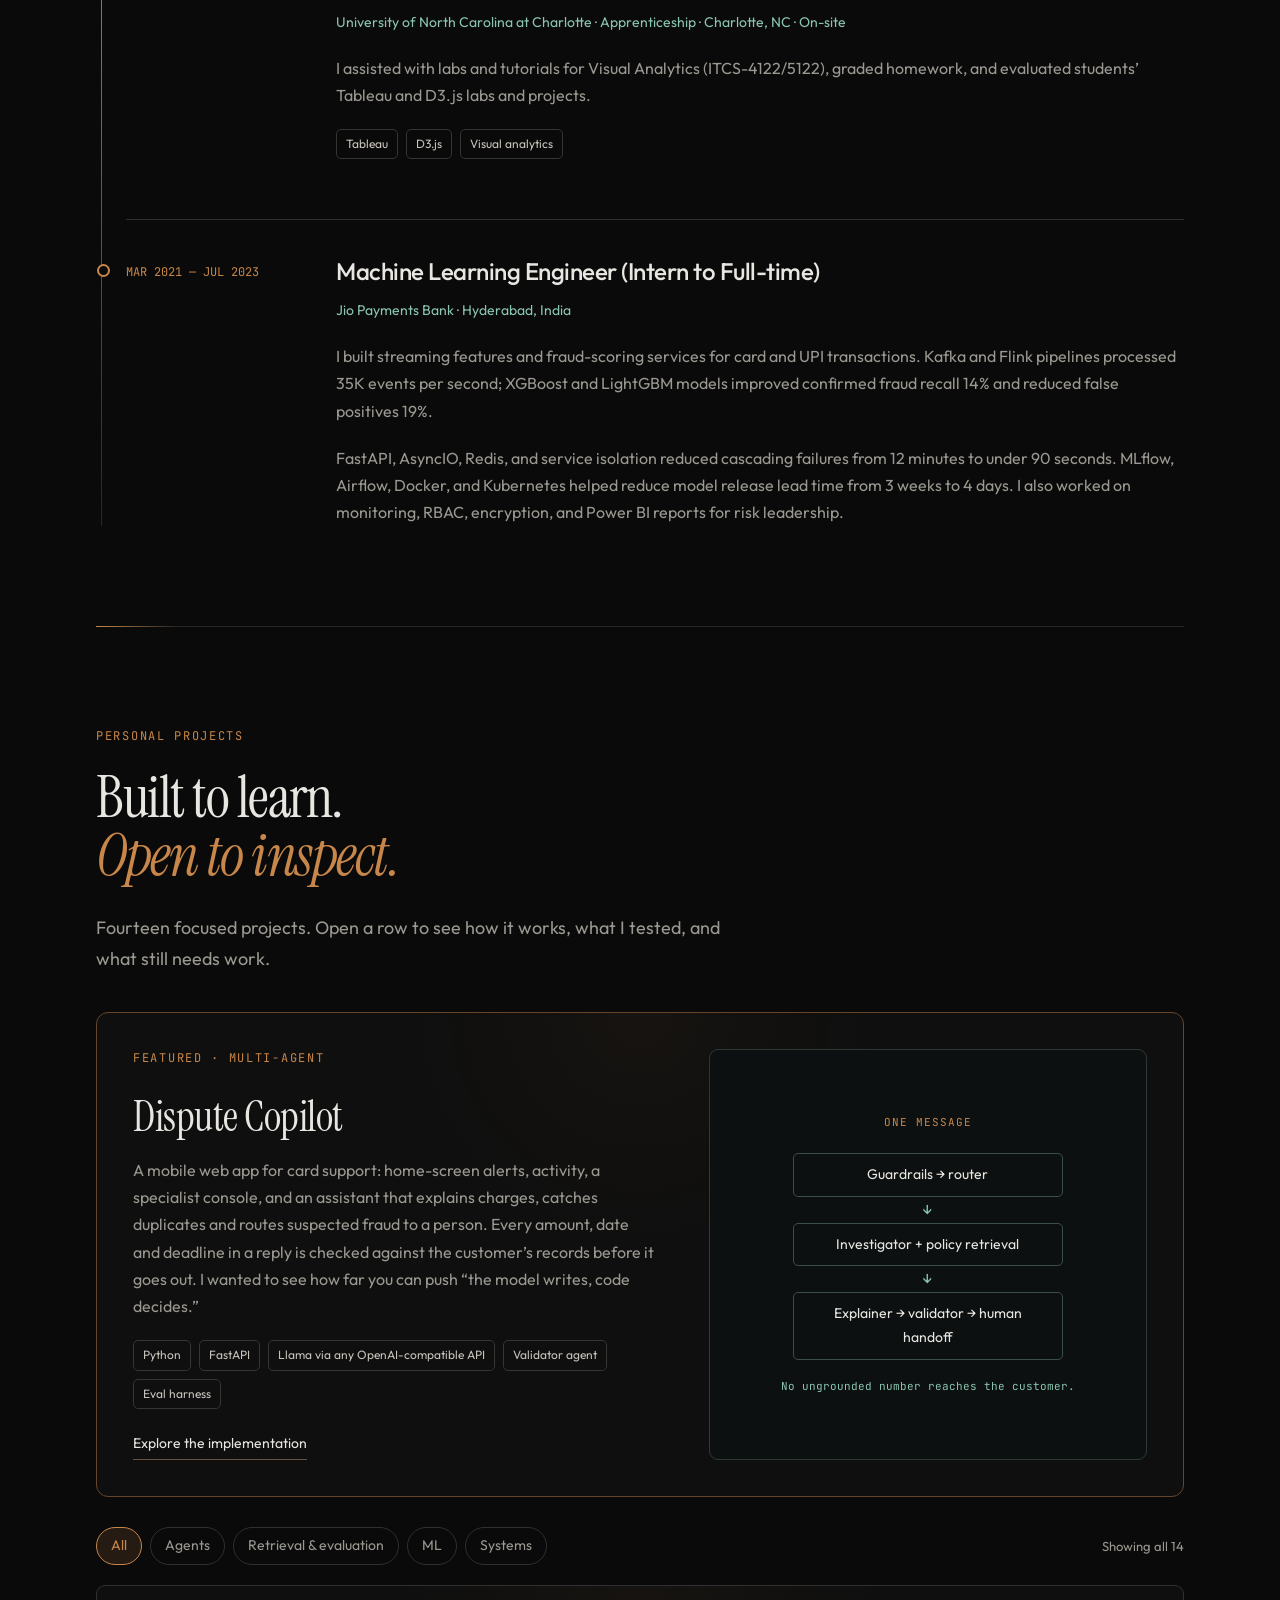
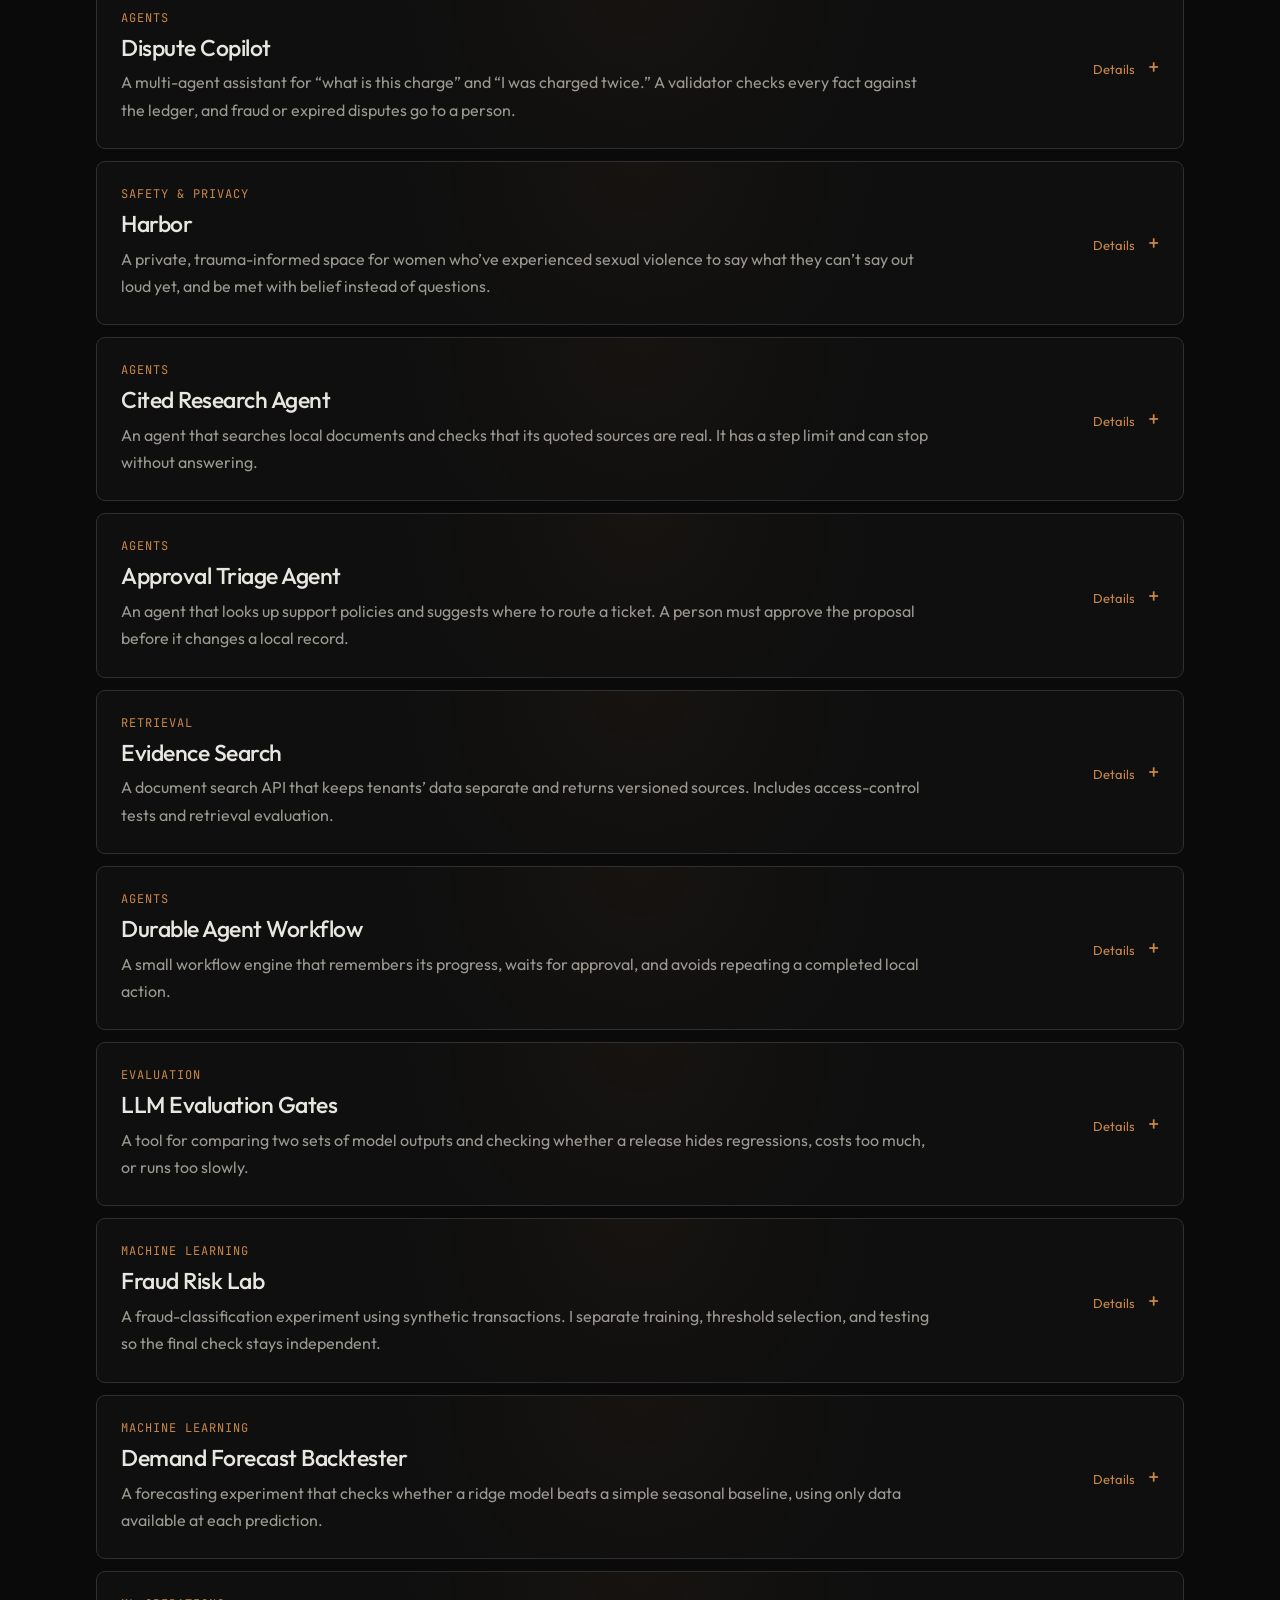
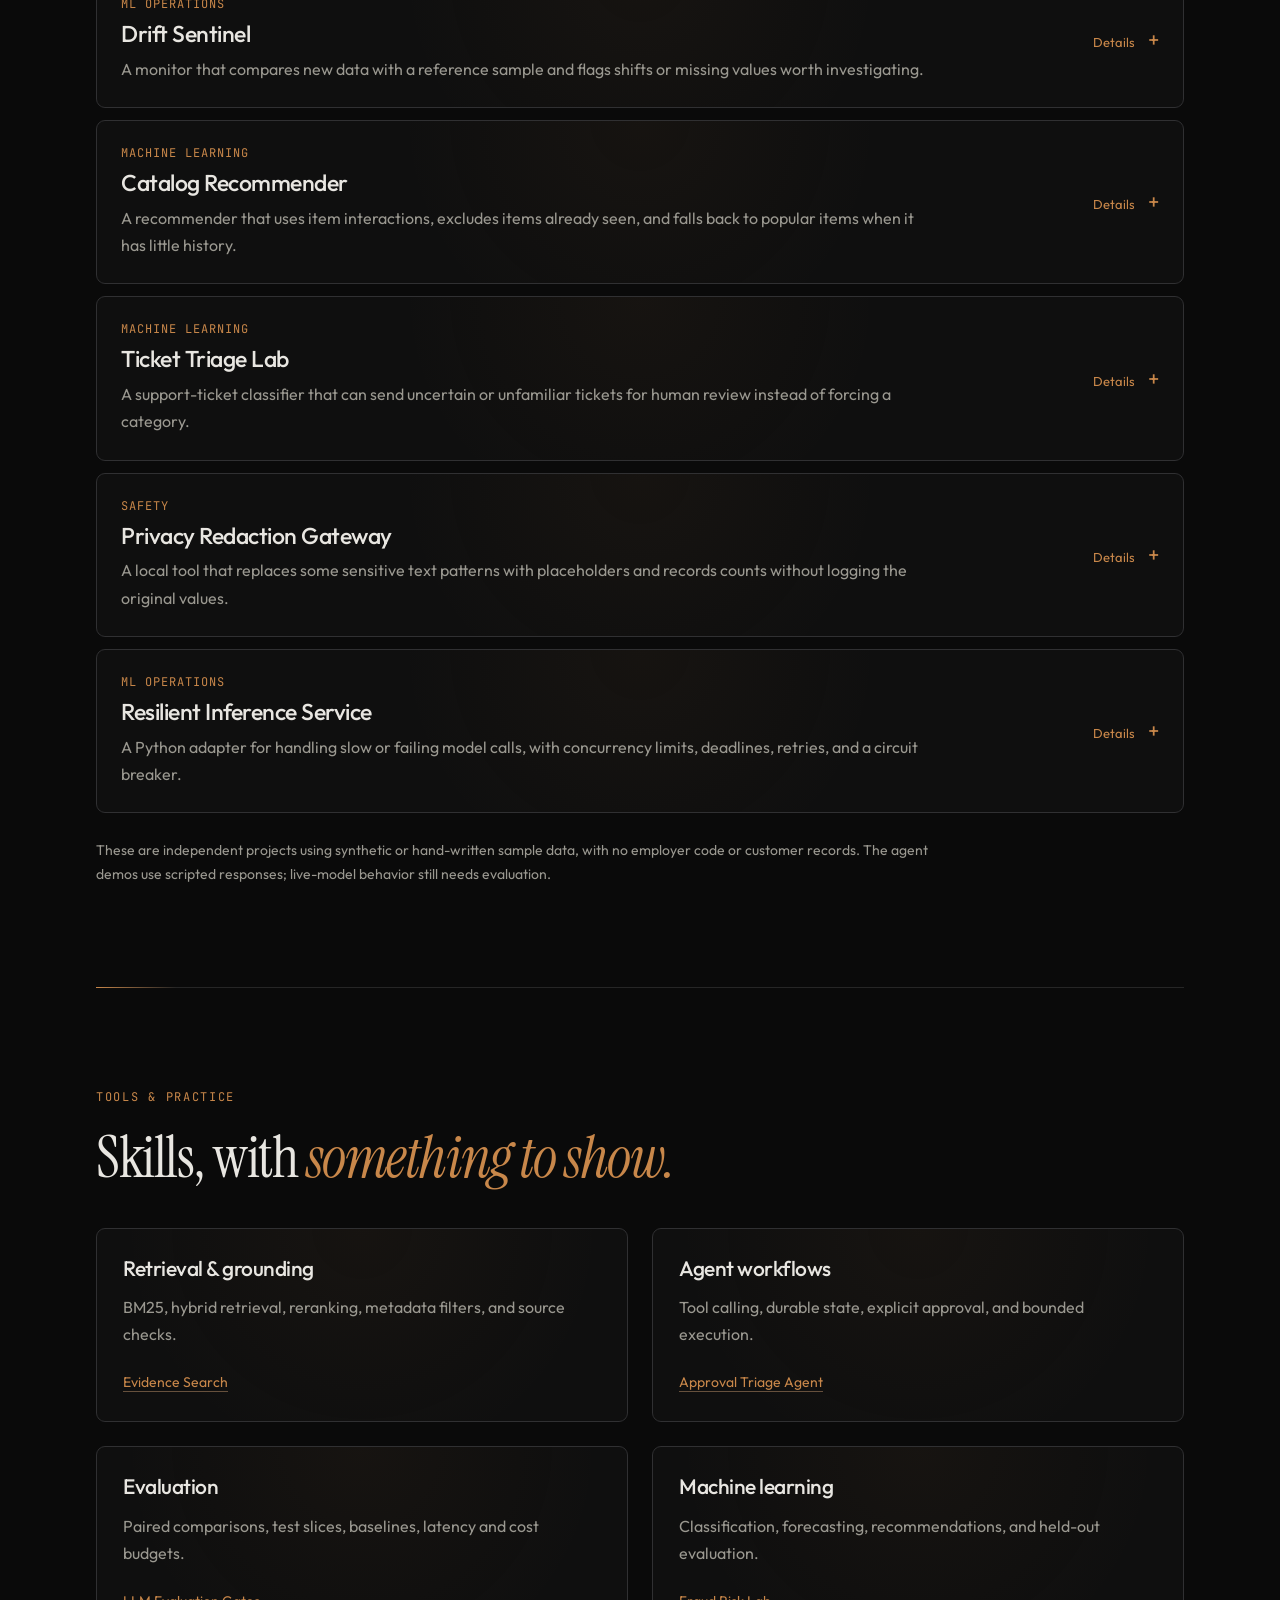
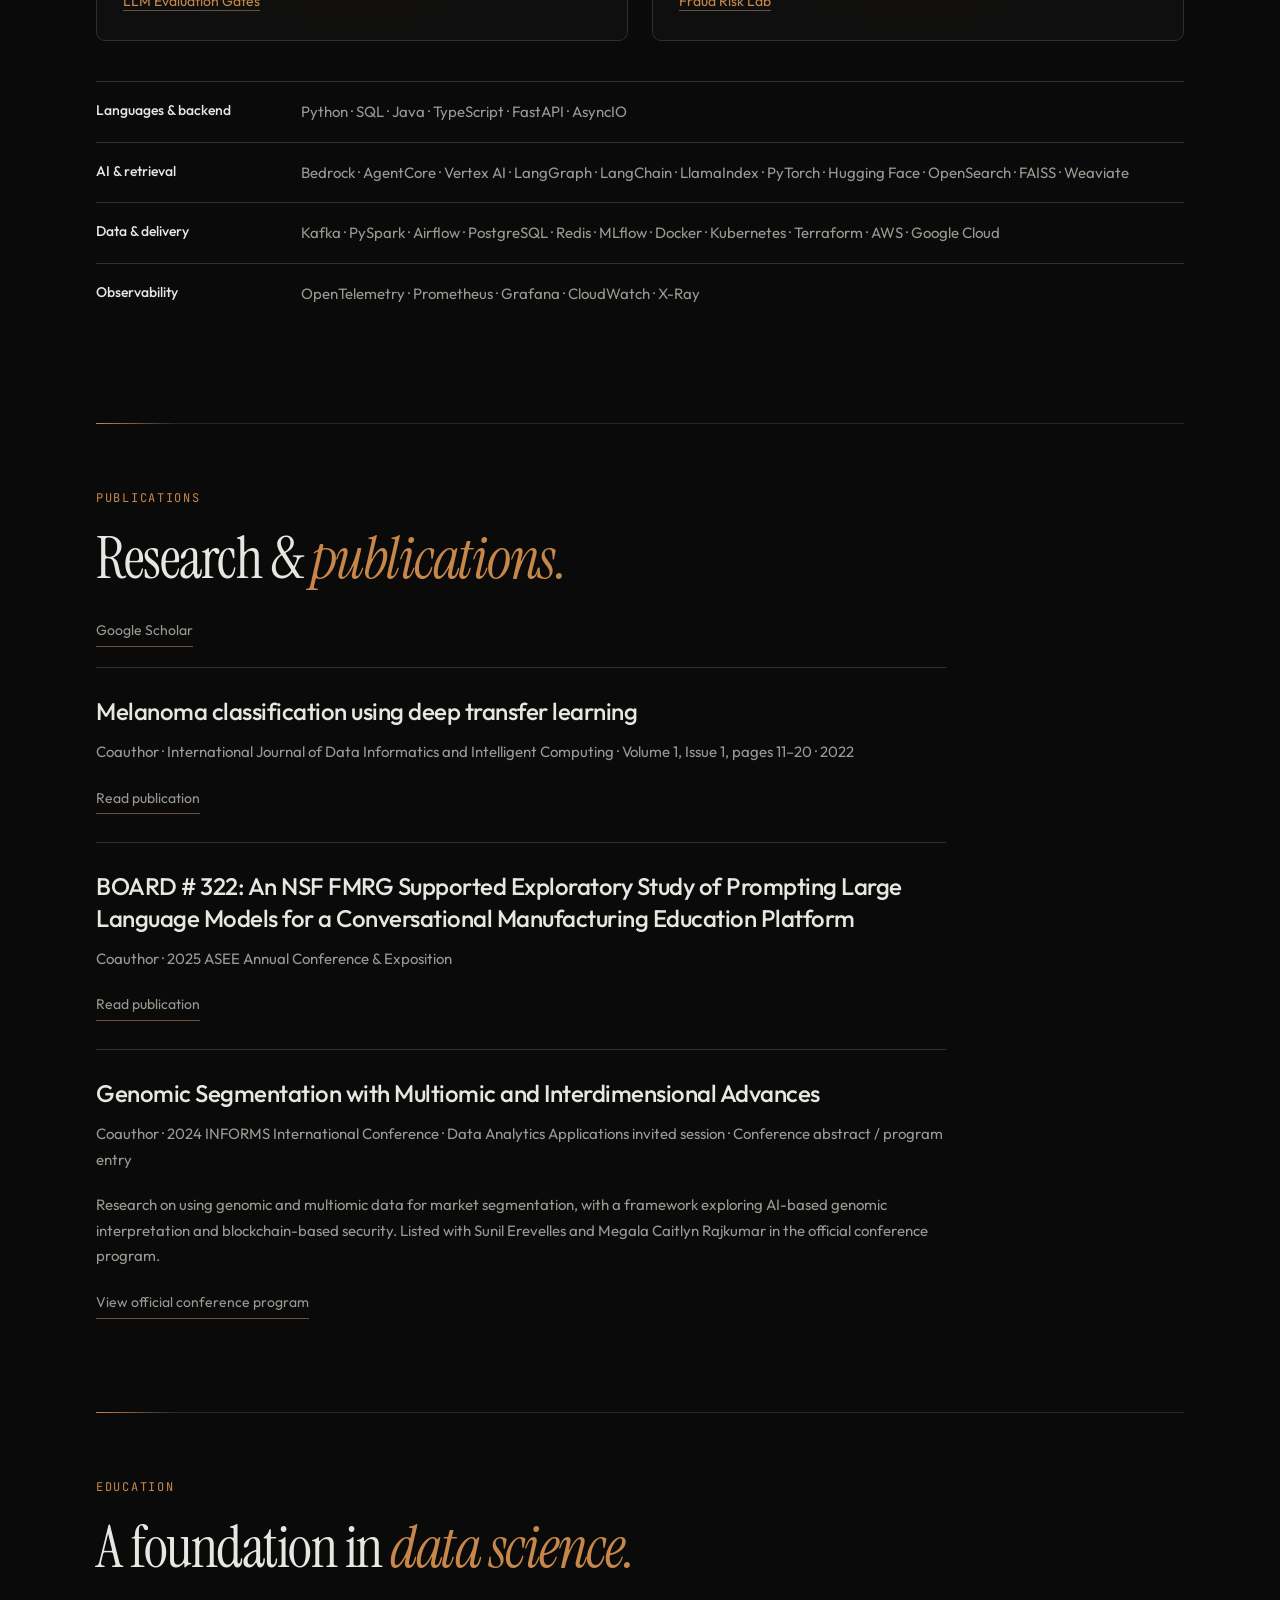
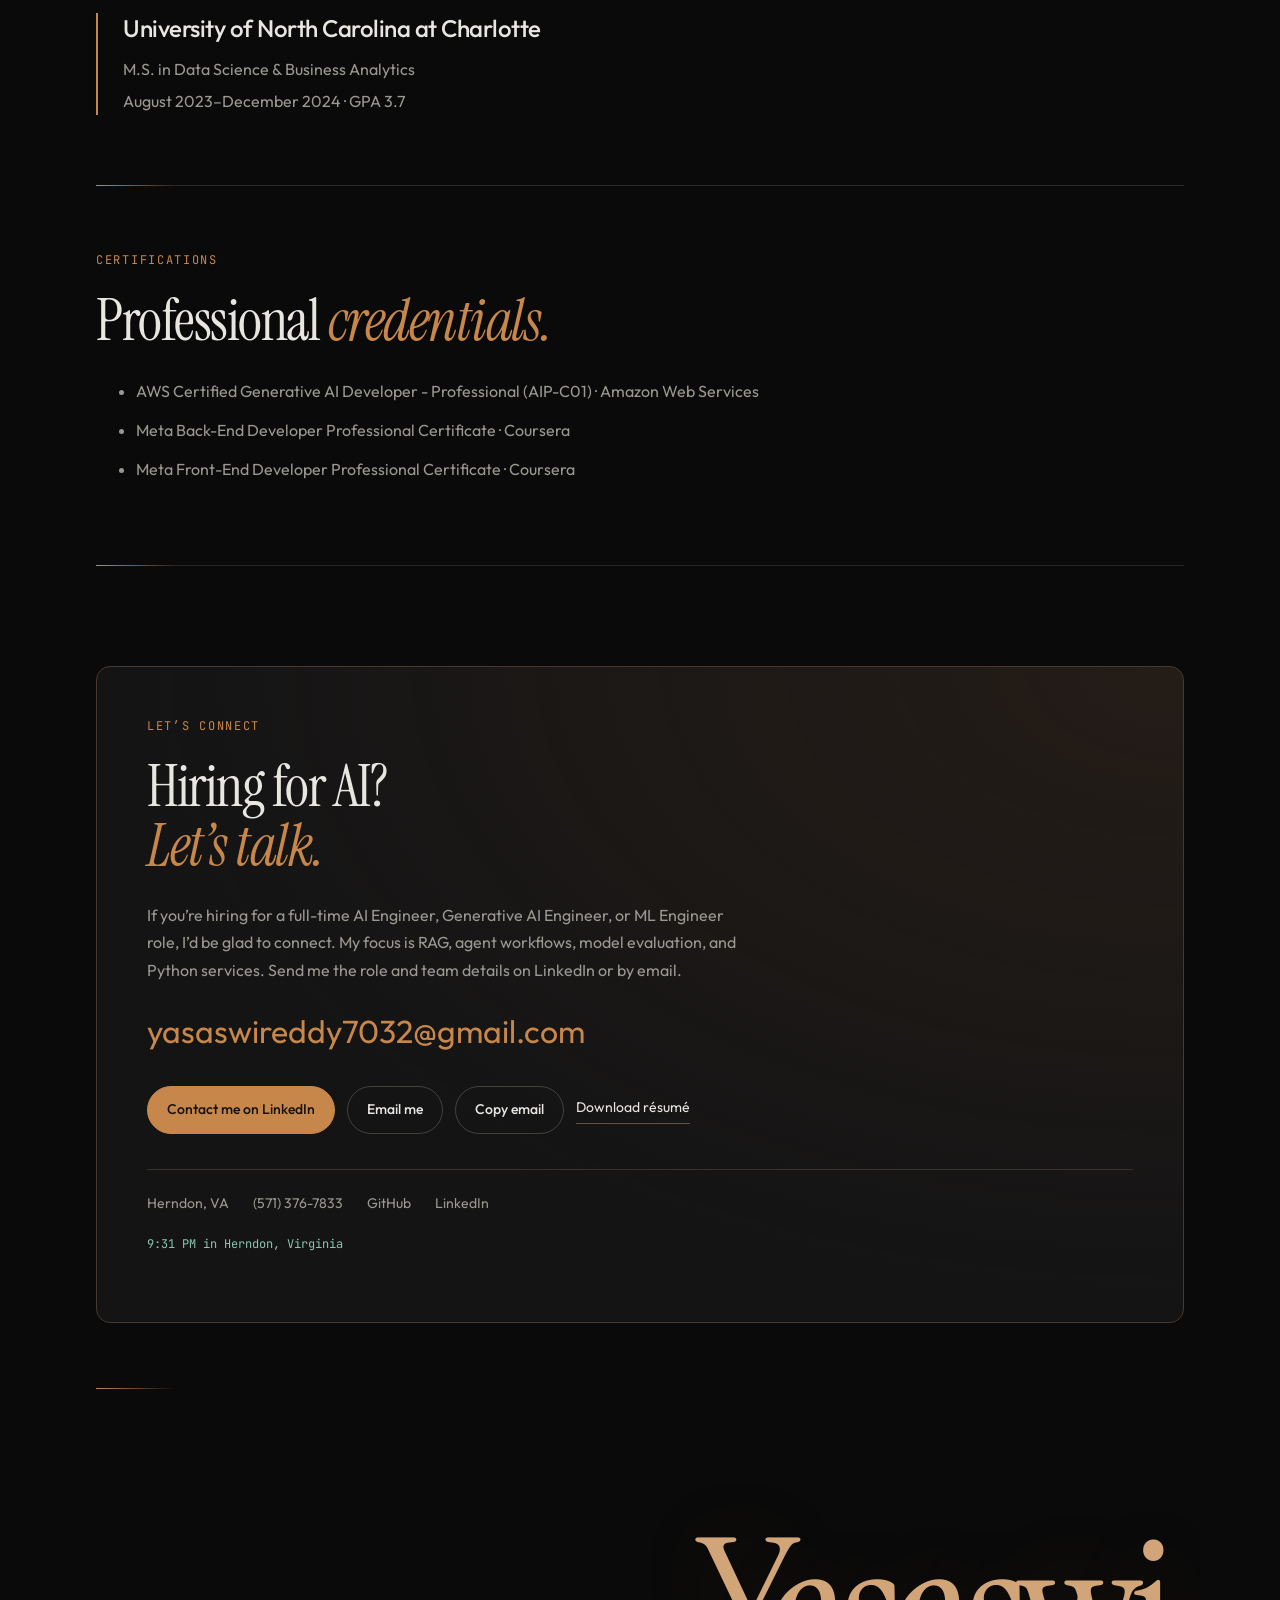
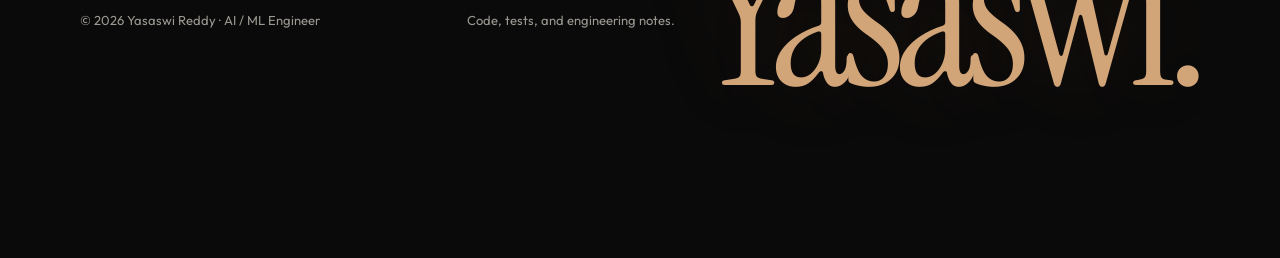
==== commit 14716202: "Jio role: intern to full-time Co-Authored-By: Claude Opus 5.5 <noreply@anthropic.com>" ====
--- a/index.html
+++ b/index.html
@@ -5,7 +5,7 @@
 <main id="main"><section id="home" class="hero wrap"><div class="planet-stage" aria-hidden="true"><canvas id="planet"></canvas></div><div class="hero-grid"><div><p class="eyebrow">AI ENGINEER · LLM AGENTS, RETRIEVAL &amp; EVALUATION · GEN AI/ML AT AWS</p><h1><span class="name-line"><span>Yasaswi</span></span><span class="name-line"><span><em>Reddy</em></span></span></h1><p class="intro">I’m an AI/ML engineer and Gen AI/ML Delivery Consultant at AWS. I build retrieval systems, agent workflows, and Python services, with experience in cloud AI, compliance, and payments. I’m exploring full-time AI Engineer, Generative AI Engineer, and ML Engineer opportunities.</p><div class="actions"><a class="button" href="#work">See my work</a><a class="button secondary" href="https://www.linkedin.com/in/yasaswireddy/">Connect on LinkedIn</a></div><div class="hero-links"><a href="Yasaswi-Bhumireddy-AI-Engineer.pdf">Download résumé</a><a href="https://github.com/yasaswireddy7032">GitHub</a><a href="https://www.linkedin.com/in/yasaswireddy/">LinkedIn</a></div></div><div class="terminal"><div class="terminal-bar"><span>~/personal-projects</span><span>Python / AI</span></div><div class="terminal-content"><a href="cited-research-agent.html"><span class="prompt">$</span> cited-research-agent</a><p>search → read → quote → check</p><a href="approval-triage-agent.html"><span class="prompt">$</span> approval-triage-agent</a><p>policy → proposal → human approval</p><a href="evidence-search.html"><span class="prompt">$</span> evidence-search</a><p>tenant scope → BM25 → cited sources</p></div><div class="terminal-foot">Explore the code and recorded demos.</div></div></div><dl class="credentials"><div><dt>Now</dt><dd>AWS</dd><p>Delivery Consultant · May 2025–present</p></div><div><dt>Education</dt><dd>M.S. Data Science</dd><p>UNC Charlotte · GPA 3.7</p></div><div><dt>Independent work</dt><dd>14 projects</dd><p>Agents, retrieval &amp; machine learning</p></div><div><dt>Research</dt><dd>2 papers + 1 abstract</dd><p>Manufacturing, vision &amp; analytics</p></div></dl></section>
 <div class="focus-band">AGENT WORKFLOWS <span>·</span> RETRIEVAL <span>·</span> EVALUATION <span>·</span> PYTHON <span>·</span> CLOUD AI</div>
 <section id="about" class="section wrap two-col"><div><p class="eyebrow">ABOUT</p><h2>The work after<br>the <em>first demo.</em></h2></div><div><p class="large-copy">An answer is useful only if someone can trust it. I care about where it came from, how we checked it, and what happens when the system gets it wrong.</p><p>At Amazon Web Services, I work with Bedrock, AgentCore, and Connect on enterprise conversational AI and agent workflows. Before that, I built compliance tools at Citibank and fraud detection systems at Jio Payments Bank.</p><p>My graduate research at UNC Charlotte explored how language models and retrieval could help engineers work with design documents. I also taught Visual Analytics labs using Tableau and D3.js.</p><dl class="facts"><div><dt>Focus</dt><dd>AI agents, retrieval, evaluation, Python services</dd></div><div><dt>Studied</dt><dd>M.S. Data Science &amp; Business Analytics, UNC Charlotte</dd></div><div><dt>Based</dt><dd>Herndon, Virginia</dd></div></dl></div></section>
-<section id="experience" class="section wrap"><p class="eyebrow">EXPERIENCE</p><h2>Where I’ve <em>worked.</em></h2><p class="section-intro">Cloud AI consulting, compliance engineering, university research, and payments.</p><div class="timeline"><article><span class="date">MAY 2025 — PRESENT</span><div><h3>Delivery Consultant — Gen AI/ML</h3><p class="employer">Amazon Web Services · Arlington, VA</p><p>I build enterprise conversational AI and agent workflows with Bedrock, AgentCore, and Connect. The self-service platform handles 2.1M monthly conversations and reduced repeat contacts 18%. Benchmarking, caching, batching, and context compaction reduced serving cost 28%.</p><p>My work also covers AgentCore Memory, S3 session state, typed MCP tools through AgentCore Gateway, and LangChain/LlamaIndex pipelines. These changes reduced unauthorized API calls 63% and model onboarding from 14 days to 3 days. Fine-tuning Nova on 68K labeled cases improved accuracy from 84% to 92%; staged releases and monitoring reduced triage time 41%.</p></div></article><article><span class="date">JUL 2024 — APR 2025</span><div><h3>AI Engineer Intern</h3><p class="employer">Citibank · Risk &amp; Compliance Technology · New York, NY</p><p>I worked on compliance investigations using Vertex AI/Gemini Pro, reducing case time from 34 to 13 minutes and increasing analyst throughput 2.6×. LangGraph and LangChain workflows reduced investigation latency 47%.</p><p>Hybrid retrieval and reranking across 14K+ policy pages achieved 94% retrieval precision and reduced guidance search time 67%. Fine-tuning on 72K de-identified cases improved analyst agreement from 81% to 91%. Guardrails reduced false regulatory citations from 8.2% to 0.6%, with zero PII exposure incidents. FastAPI inference services sustained 99.9% availability.</p></div></article><article><span class="date">AUG 2023 — DEC 2023</span><div><h3>Research Assistant</h3><p class="employer">University of North Carolina at Charlotte · Internship · On-site</p><p>I worked with a faculty-led team on understanding mechanical engineering design documents. I built a GPT-4 assistant for CAD dashboards that generated bill-of-materials summaries and design feedback.</p><p>I used spaCy and PyMuPDF to process CAD diagrams and technical notes, indexed them in Weaviate, and linked the documents to MySQL metadata. I adapted semantic chunking, Dense Passage Retrieval, and ColBERT methods for queries spanning structured and unstructured data.</p><p>I created an annotated manufacturing benchmark and refined the ranking components with weekly faculty feedback, improving top-3 precision by 27% against the academic baselines we evaluated.</p><div class="tags"><span>Python</span><span>Weaviate</span><span>Retrieval evaluation</span></div></div></article><article><span class="date">AUG 2023 — DEC 2023</span><div><h3>Graduate Teaching Assistant</h3><p class="employer">University of North Carolina at Charlotte · Apprenticeship · Charlotte, NC · On-site</p><p>I assisted with labs and tutorials for Visual Analytics (ITCS-4122/5122), graded homework, and evaluated students’ Tableau and D3.js labs and projects.</p><div class="tags"><span>Tableau</span><span>D3.js</span><span>Visual analytics</span></div></div></article><article><span class="date">MAR 2021 — JUL 2023</span><div><h3>Machine Learning Engineer</h3><p class="employer">Jio Payments Bank · Hyderabad, India</p><p>I built streaming features and fraud-scoring services for card and UPI transactions. Kafka and Flink pipelines processed 35K events per second; XGBoost and LightGBM models improved confirmed fraud recall 14% and reduced false positives 19%.</p><p>FastAPI, AsyncIO, Redis, and service isolation reduced cascading failures from 12 minutes to under 90 seconds. MLflow, Airflow, Docker, and Kubernetes helped reduce model release lead time from 3 weeks to 4 days. I also worked on monitoring, RBAC, encryption, and Power BI reports for risk leadership.</p></div></article></div></section>
+<section id="experience" class="section wrap"><p class="eyebrow">EXPERIENCE</p><h2>Where I’ve <em>worked.</em></h2><p class="section-intro">Cloud AI consulting, compliance engineering, university research, and payments.</p><div class="timeline"><article><span class="date">MAY 2025 — PRESENT</span><div><h3>Delivery Consultant — Gen AI/ML</h3><p class="employer">Amazon Web Services · Arlington, VA</p><p>I build enterprise conversational AI and agent workflows with Bedrock, AgentCore, and Connect. The self-service platform handles 2.1M monthly conversations and reduced repeat contacts 18%. Benchmarking, caching, batching, and context compaction reduced serving cost 28%.</p><p>My work also covers AgentCore Memory, S3 session state, typed MCP tools through AgentCore Gateway, and LangChain/LlamaIndex pipelines. These changes reduced unauthorized API calls 63% and model onboarding from 14 days to 3 days. Fine-tuning Nova on 68K labeled cases improved accuracy from 84% to 92%; staged releases and monitoring reduced triage time 41%.</p></div></article><article><span class="date">JUL 2024 — APR 2025</span><div><h3>AI Engineer Intern</h3><p class="employer">Citibank · Risk &amp; Compliance Technology · New York, NY</p><p>I worked on compliance investigations using Vertex AI/Gemini Pro, reducing case time from 34 to 13 minutes and increasing analyst throughput 2.6×. LangGraph and LangChain workflows reduced investigation latency 47%.</p><p>Hybrid retrieval and reranking across 14K+ policy pages achieved 94% retrieval precision and reduced guidance search time 67%. Fine-tuning on 72K de-identified cases improved analyst agreement from 81% to 91%. Guardrails reduced false regulatory citations from 8.2% to 0.6%, with zero PII exposure incidents. FastAPI inference services sustained 99.9% availability.</p></div></article><article><span class="date">AUG 2023 — DEC 2023</span><div><h3>Research Assistant</h3><p class="employer">University of North Carolina at Charlotte · Internship · On-site</p><p>I worked with a faculty-led team on understanding mechanical engineering design documents. I built a GPT-4 assistant for CAD dashboards that generated bill-of-materials summaries and design feedback.</p><p>I used spaCy and PyMuPDF to process CAD diagrams and technical notes, indexed them in Weaviate, and linked the documents to MySQL metadata. I adapted semantic chunking, Dense Passage Retrieval, and ColBERT methods for queries spanning structured and unstructured data.</p><p>I created an annotated manufacturing benchmark and refined the ranking components with weekly faculty feedback, improving top-3 precision by 27% against the academic baselines we evaluated.</p><div class="tags"><span>Python</span><span>Weaviate</span><span>Retrieval evaluation</span></div></div></article><article><span class="date">AUG 2023 — DEC 2023</span><div><h3>Graduate Teaching Assistant</h3><p class="employer">University of North Carolina at Charlotte · Apprenticeship · Charlotte, NC · On-site</p><p>I assisted with labs and tutorials for Visual Analytics (ITCS-4122/5122), graded homework, and evaluated students’ Tableau and D3.js labs and projects.</p><div class="tags"><span>Tableau</span><span>D3.js</span><span>Visual analytics</span></div></div></article><article><span class="date">MAR 2021 — JUL 2023</span><div><h3>Machine Learning Engineer (Intern to Full-time)</h3><p class="employer">Jio Payments Bank · Hyderabad, India</p><p>I built streaming features and fraud-scoring services for card and UPI transactions. Kafka and Flink pipelines processed 35K events per second; XGBoost and LightGBM models improved confirmed fraud recall 14% and reduced false positives 19%.</p><p>FastAPI, AsyncIO, Redis, and service isolation reduced cascading failures from 12 minutes to under 90 seconds. MLflow, Airflow, Docker, and Kubernetes helped reduce model release lead time from 3 weeks to 4 days. I also worked on monitoring, RBAC, encryption, and Power BI reports for risk leadership.</p></div></article></div></section>
 <section id="work" class="section wrap"><p class="eyebrow">PERSONAL PROJECTS</p><h2>Built to learn.<br><em>Open to inspect.</em></h2><p class="section-intro">Fourteen focused projects. Open a row to see how it works, what I tested, and what still needs work.</p><div class="featured"><div><p class="eyebrow">FEATURED · MULTI-AGENT</p><h3>Dispute Copilot</h3><p>A mobile web app for card support: home-screen alerts, activity, a specialist console, and an assistant that explains charges, catches duplicates and routes suspected fraud to a person. Every amount, date and deadline in a reply is checked against the customer&#8217;s records before it goes out. I wanted to see how far you can push “the model writes, code decides.”</p><div class="tags"><span>Python</span><span>FastAPI</span><span>Llama via any OpenAI-compatible API</span><span>Validator agent</span><span>Eval harness</span></div><a class="text-link" href="dispute-copilot.html">Explore the implementation</a></div><div class="pipeline" aria-label="Dispute Copilot architecture"><span class="eyebrow">ONE MESSAGE</span><div>Guardrails → router</div><span aria-hidden="true">↓</span><div>Investigator + policy retrieval</div><span aria-hidden="true">↓</span><div>Explainer → validator → human handoff</div><p>No ungrounded number reaches the customer.</p></div></div>
 <div class="project-toolbar"><div class="filters" role="group" aria-label="Filter projects" hidden><button class="active" data-filter="All" aria-pressed="true">All</button><button data-filter="Agents" aria-pressed="false">Agents</button><button data-filter="Retrieval &amp; evaluation" aria-pressed="false">Retrieval &amp; evaluation</button><button data-filter="ML" aria-pressed="false">ML</button><button data-filter="Systems" aria-pressed="false">Systems</button></div><p id="project-count" aria-live="polite">Showing all 14</p></div><div id="projects-grid"><article class="project" id="p-dispute-copilot" data-category="Agents"><details><summary><span class="project-category">Agents</span><h3>Dispute Copilot</h3><span class="project-summary">A multi-agent assistant for “what is this charge” and “I was charged twice.” A validator checks every fact against the ledger, and fraud or expired disputes go to a person.</span><span class="detail-label">Details <span aria-hidden="true">+</span></span></summary><div class="project-body"><img class="project-cover" src="og/dispute-copilot-v2.png" alt="Dispute Copilot home screen and chat" loading="lazy" width="1200" height="627"><h4>How it works</h4><p>Guardrails → router (LLM with rule fallback) → investigator (duplicate, subscription, fraud signals, notice deadline) → Reg Z / Reg E retrieval → explainer returns claims that cite evidence → deterministic validator → one retry, then rules, then a human. Disputes are drafted only after the customer confirms and are approved by a reviewer against a payload hash.</p><h4>Scope &amp; limitations</h4><p>58 tests pass. On 136 templated cases the rule-based mode passes all of them; on 25 hand-written messy messages it passes 44%, which is the gap the model router is meant to close. Model-backed numbers are not published yet. Synthetic data only; the fraud score is hand-weighted, not trained; policy text is my own summary, not legal guidance.</p><div class="actions"><a class="button secondary" href="dispute-copilot.html">Code &amp; implementation notes</a><a class="text-link" href="https://github.com/yasaswireddy7032/dispute-copilot/archive/refs/heads/main.zip">Download source</a></div></div></details></article><article class="project" id="p-harbor" data-category="Agents"><details><summary><span class="project-category">Safety &amp; privacy</span><h3>Harbor</h3><span class="project-summary">A private, trauma-informed space for women who&#8217;ve experienced sexual violence to say what they can&#8217;t say out loud yet, and be met with belief instead of questions.</span><span class="detail-label">Details <span aria-hidden="true">+</span></span></summary><div class="project-body"><img class="project-cover" src="og/harbor-v2.png" alt="Harbor home screen and a supportive reply" loading="lazy" width="1200" height="627"><h4>How it works</h4><p>On-device listener: safety checks first (self-harm → 988, danger → 911 and quick exit, recent assault → time-sensitive care, no pressure), then theme-aware replies that never ask why or for details. Tap-to-say feelings, full-screen cards to show a nurse or counselor (read aloud), private journal, grounding, options, real survivor talks, and a safety plan. Anything saved is AES-GCM encrypted with her passcode; strict CSP, no server, no analytics.</p><h4>Scope &amp; limitations</h4><p>14 listener tests cover crisis routing and screen every reply for blaming or doubting language. Rule-based listener by default; an optional on-device model is screened the same way. Not yet reviewed by a rape crisis center, which is the next step before anyone relies on it. US resources only.</p><div class="actions"><a class="button secondary" href="https://yasaswireddy7032.github.io/harbor/">Open the app</a><a class="text-link" href="harbor.html">Code &amp; design notes</a><a class="text-link" href="https://github.com/yasaswireddy7032/harbor/archive/refs/heads/main.zip">Download source</a></div></div></details></article><article class="project" id="p-cited-research-agent" data-category="Agents"><details><summary><span class="project-category">Agents</span><h3>Cited Research Agent</h3><span class="project-summary">An agent that searches local documents and checks that its quoted sources are real. It has a step limit and can stop without answering.</span><span class="detail-label">Details <span aria-hidden="true">+</span></span></summary><div class="project-body"><h4>How it works</h4><p>Question → model decision → validated search/read tools → answer with source quotes and document hashes, or abstention. Python limits steps and rejects unknown tools and unread citations.</p><h4>Scope &amp; limitations</h4><p>Nine local tests and a scripted demo pass. Live-model execution has not been validated. Exact quotes do not establish semantic entailment; lexical search misses paraphrases. No web access or filesystem tool is exposed to the model.</p><div class="actions"><a class="button secondary" href="cited-research-agent.html">Code &amp; implementation notes</a><a class="text-link" href="https://github.com/yasaswireddy7032/cited-research-agent/archive/refs/heads/main.zip">Download source</a></div></div></details></article><article class="project" id="p-approval-triage-agent" data-category="Agents"><details><summary><span class="project-category">Agents</span><h3>Approval Triage Agent</h3><span class="project-summary">An agent that looks up support policies and suggests where to route a ticket. A person must approve the proposal before it changes a local record.</span><span class="detail-label">Details <span aria-hidden="true">+</span></span></summary><div class="project-body"><h4>How it works</h4><p>Ticket → model-selected policy lookup → validated routing proposal → pending SQLite record → human confirmation of the exact proposal → atomic local assignment and audit.</p><h4>Scope &amp; limitations</h4><p>Nine local tests and a scripted demo pass. Optional Ollama adapter; live-model behavior is not yet validated. Approval is a local CLI boundary, not authenticated multi-user authorization. No replies are sent and no external ticket system is modified.</p><div class="actions"><a class="button secondary" href="approval-triage-agent.html">Code &amp; implementation notes</a><a class="text-link" href="https://github.com/yasaswireddy7032/approval-triage-agent/archive/refs/heads/main.zip">Download source</a></div></div></details></article><article class="project" id="p-evidence-search" data-category="Retrieval & evaluation"><details><summary><span class="project-category">Retrieval</span><h3>Evidence Search</h3><span class="project-summary">A document search API that keeps tenants’ data separate and returns versioned sources. Includes access-control tests and retrieval evaluation.</span><span class="detail-label">Details <span aria-hidden="true">+</span></span></summary><div class="project-body"><h4>How it works</h4><p>Server-side bearer identity → reader/writer authorization → SQLite document store → overlapping chunks → tenant-local BM25 → content-versioned evidence. Integration tests cover access isolation, spoofed tenant fields, persistence, deletion, and content-free auditing.</p><h4>Scope &amp; limitations</h4><p>Lexical retrieval misses paraphrases. The API maps server-configured bearer credentials to tenants and roles, but needs production identity, transport security, rate limits, storage bounds, and load testing. It does not call a language model.</p><div class="actions"><a class="button secondary" href="evidence-search.html">Code &amp; implementation notes</a><a class="text-link" href="evidence-search.zip">Download source</a></div></div></details></article><article class="project" id="p-durable-agent-workflow" data-category="Agents"><details><summary><span class="project-category">Agents</span><h3>Durable Agent Workflow</h3><span class="project-summary">A small workflow engine that remembers its progress, waits for approval, and avoids repeating a completed local action.</span><span class="detail-label">Details <span aria-hidden="true">+</span></span></summary><div class="project-body"><h4>How it works</h4><p>Request → idempotency check → pending approval → approved → local tool → completed. SQLite transactions make the state transition and local audit atomic.</p><h4>Scope &amp; limitations</h4><p>This is an agent workflow foundation, not an autonomous LLM agent. No authentication, remote tools, retries, or distributed workers. Approval authority must be enforced by the application. Add an outbox for remote effects; never claim global exactly-once execution.</p><div class="actions"><a class="button secondary" href="durable-agent-workflow.html">Code &amp; implementation notes</a><a class="text-link" href="durable-agent-workflow.zip">Download source</a></div></div></details></article><article class="project" id="p-llm-evaluation-gates" data-category="Retrieval & evaluation"><details><summary><span class="project-category">Evaluation</span><h3>LLM Evaluation Gates</h3><span class="project-summary">A tool for comparing two sets of model outputs and checking whether a release hides regressions, costs too much, or runs too slowly.</span><span class="detail-label">Details <span aria-hidden="true">+</span></span></summary><div class="project-body"><h4>How it works</h4><p>Labeled cases and paired predictions → exact coverage validation → correctness and citation checks → slice metrics → paired bootstrap interval → latency/cost budgets → release decision. A synthetic 18-case fixture demonstrates a refusal regression hidden by aggregate improvement.</p><h4>Scope &amp; limitations</h4><p>Exact-match grading is deliberately narrow. A valid citation ID does not prove factual entailment. The one-case demo is a smoke example, not evidence of model quality. Add blinded human labels, semantic graders, safety slices, and confidence intervals for serious release decisions.</p><div class="actions"><a class="button secondary" href="llm-evaluation-gates.html">Code &amp; implementation notes</a><a class="text-link" href="llm-evaluation-gates.zip">Download source</a></div></div></details></article><article class="project" id="p-fraud-risk-lab" data-category="ML"><details><summary><span class="project-category">Machine learning</span><h3>Fraud Risk Lab</h3><span class="project-summary">A fraud-classification experiment using synthetic transactions. I separate training, threshold selection, and testing so the final check stays independent.</span><span class="detail-label">Details <span aria-hidden="true">+</span></span></summary><div class="project-body"><h4>How it works</h4><p>Seeded synthetic transaction features → sequential train/validation/test split → train-only scaling and logistic regression → validation threshold selection → untouched test report.</p><h4>Scope &amp; limitations</h4><p>Synthetic features and labels cannot establish financial efficacy or fairness. There is no live bank integration or real fraud decisioning. Validate with consented representative data, account-level separation, delayed labels, calibration, subgroup analysis, and human review before any operational use.</p><div class="actions"><a class="button secondary" href="fraud-risk-lab.html">Code &amp; implementation notes</a><a class="text-link" href="fraud-risk-lab.zip">Download source</a></div></div></details></article><article class="project" id="p-demand-forecast-backtester" data-category="ML"><details><summary><span class="project-category">Machine learning</span><h3>Demand Forecast Backtester</h3><span class="project-summary">A forecasting experiment that checks whether a ridge model beats a simple seasonal baseline, using only data available at each prediction.</span><span class="detail-label">Details <span aria-hidden="true">+</span></span></summary><div class="project-body"><h4>How it works</h4><p>Synthetic daily series → past-only lag features → expanding-window refits → one-step predictions → comparison with a seven-day seasonal baseline.</p><h4>Scope &amp; limitations</h4><p>Only one-step univariate forecasting with synthetic weekly seasonality. No promotion signals, hierarchy, prediction intervals, or multi-step planning. Extend with rolling-origin horizon evaluation and real demand data; report when the baseline wins.</p><div class="actions"><a class="button secondary" href="demand-forecast-backtester.html">Code &amp; implementation notes</a><a class="text-link" href="demand-forecast-backtester.zip">Download source</a></div></div></details></article><article class="project" id="p-drift-sentinel" data-category="Systems"><details><summary><span class="project-category">ML operations</span><h3>Drift Sentinel</h3><span class="project-summary">A monitor that compares new data with a reference sample and flags shifts or missing values worth investigating.</span><span class="detail-label">Details <span aria-hidden="true">+</span></span></summary><div class="project-body"><h4>How it works</h4><p>Reference sample → frozen quantile boundaries → smoothed distributions → PSI + missingness → investigation signal. All boundaries and distributions are included in the report for audit.</p><h4>Scope &amp; limitations</h4><p>PSI thresholds are illustrative heuristics, not significance tests. Feature drift is not proof of performance drift. Add minimum sample rules, multiple-feature correction, delayed-label metrics, and alert deduplication before operational monitoring.</p><div class="actions"><a class="button secondary" href="drift-sentinel.html">Code &amp; implementation notes</a><a class="text-link" href="drift-sentinel.zip">Download source</a></div></div></details></article><article class="project" id="p-catalog-recommender" data-category="ML"><details><summary><span class="project-category">Machine learning</span><h3>Catalog Recommender</h3><span class="project-summary">A recommender that uses item interactions, excludes items already seen, and falls back to popular items when it has little history.</span><span class="detail-label">Details <span aria-hidden="true">+</span></span></summary><div class="project-body"><h4>How it works</h4><p>Unique user-item interactions → item co-occurrence cosine → candidate scoring → seen-item exclusion → deterministic ranking. The evaluator rejects overlapping train/holdout interactions.</p><h4>Scope &amp; limitations</h4><p>Tiny hand-authored demo, no production relevance claim. Item similarity is expensive for large catalogs; add sparse matrices or approximate neighbors. Use time-based holdout, cold-start metadata, diversity constraints, and exposure-aware evaluation.</p><div class="actions"><a class="button secondary" href="catalog-recommender.html">Code &amp; implementation notes</a><a class="text-link" href="catalog-recommender.zip">Download source</a></div></div></details></article><article class="project" id="p-ticket-triage-lab" data-category="ML"><details><summary><span class="project-category">Machine learning</span><h3>Ticket Triage Lab</h3><span class="project-summary">A support-ticket classifier that can send uncertain or unfamiliar tickets for human review instead of forcing a category.</span><span class="detail-label">Details <span aria-hidden="true">+</span></span></summary><div class="project-body"><h4>How it works</h4><p>Hand-authored labeled tickets → stratified split → train-only TF-IDF → logistic regression → confidence / vocabulary checks → route or human review.</p><h4>Scope &amp; limitations</h4><p>Tiny dataset and uncalibrated probabilities. Threshold is illustrative and is not selected from a validation set. Add real de-identified tickets, temporal validation, calibration, multilingual testing, label drift monitoring, and escalation cost analysis.</p><div class="actions"><a class="button secondary" href="ticket-triage-lab.html">Code &amp; implementation notes</a><a class="text-link" href="ticket-triage-lab.zip">Download source</a></div></div></details></article><article class="project" id="p-privacy-redaction-gateway" data-category="Systems"><details><summary><span class="project-category">Safety</span><h3>Privacy Redaction Gateway</h3><span class="project-summary">A local tool that replaces some sensitive text patterns with placeholders and records counts without logging the original values.</span><span class="detail-label">Details <span aria-hidden="true">+</span></span></summary><div class="project-body"><h4>How it works</h4><p>Input text → regex candidates → card checksum → overlap resolution → per-request placeholders → counts-only audit. All processing is local.</p><h4>Scope &amp; limitations</h4><p>Pattern matching is incomplete and may produce false positives. It misses names, addresses, non-US phone formats, obfuscation, and context-dependent sensitive information. This is not a compliance guarantee or complete DLP system. Add entity models and adversarial multilingual evaluation.</p><div class="actions"><a class="button secondary" href="privacy-redaction-gateway.html">Code &amp; implementation notes</a><a class="text-link" href="privacy-redaction-gateway.zip">Download source</a></div></div></details></article><article class="project" id="p-resilient-inference-service" data-category="Systems"><details><summary><span class="project-category">ML operations</span><h3>Resilient Inference Service</h3><span class="project-summary">A Python adapter for handling slow or failing model calls, with concurrency limits, deadlines, retries, and a circuit breaker.</span><span class="detail-label">Details <span aria-hidden="true">+</span></span></summary><div class="project-body"><h4>How it works</h4><p>Caller → deadline including queue wait → semaphore → retryable provider call → metrics and circuit state. Python 3.11 structured timeout propagates cancellation.</p><h4>Scope &amp; limitations</h4><p>Adapter library only: no HTTP server, real model provider, or production load test. Circuit state is process-local and cooldown recovery is simplified rather than single-probe half-open. Add shared quotas, randomized backoff, tracing, authenticated endpoints, provider-specific error mapping, and overload tests.</p><div class="actions"><a class="button secondary" href="resilient-inference-service.html">Code &amp; implementation notes</a><a class="text-link" href="resilient-inference-service.zip">Download source</a></div></div></details></article></div><p class="work-note">These are independent projects using synthetic or hand-written sample data, with no employer code or customer records. The agent demos use scripted responses; live-model behavior still needs evaluation.</p></section>
 <section id="skills" class="section wrap"><p class="eyebrow">TOOLS &amp; PRACTICE</p><h2>Skills, with <em>something to show.</em></h2><div class="skill-grid"><article><h3>Retrieval &amp; grounding</h3><p>BM25, hybrid retrieval, reranking, metadata filters, and source checks.</p><a href="evidence-search.html">Evidence Search</a></article><article><h3>Agent workflows</h3><p>Tool calling, durable state, explicit approval, and bounded execution.</p><a href="approval-triage-agent.html">Approval Triage Agent</a></article><article><h3>Evaluation</h3><p>Paired comparisons, test slices, baselines, latency and cost budgets.</p><a href="llm-evaluation-gates.html">LLM Evaluation Gates</a></article><article><h3>Machine learning</h3><p>Classification, forecasting, recommendations, and held-out evaluation.</p><a href="fraud-risk-lab.html">Fraud Risk Lab</a></article></div><div class="tool-rows"><p><strong>Languages &amp; backend</strong>Python · SQL · Java · TypeScript · FastAPI · AsyncIO</p><p><strong>AI &amp; retrieval</strong>Bedrock · AgentCore · Vertex AI · LangGraph · LangChain · LlamaIndex · PyTorch · Hugging Face · OpenSearch · FAISS · Weaviate</p><p><strong>Data &amp; delivery</strong>Kafka · PySpark · Airflow · PostgreSQL · Redis · MLflow · Docker · Kubernetes · Terraform · AWS · Google Cloud</p><p><strong>Observability</strong>OpenTelemetry · Prometheus · Grafana · CloudWatch · X-Ray</p></div></section>
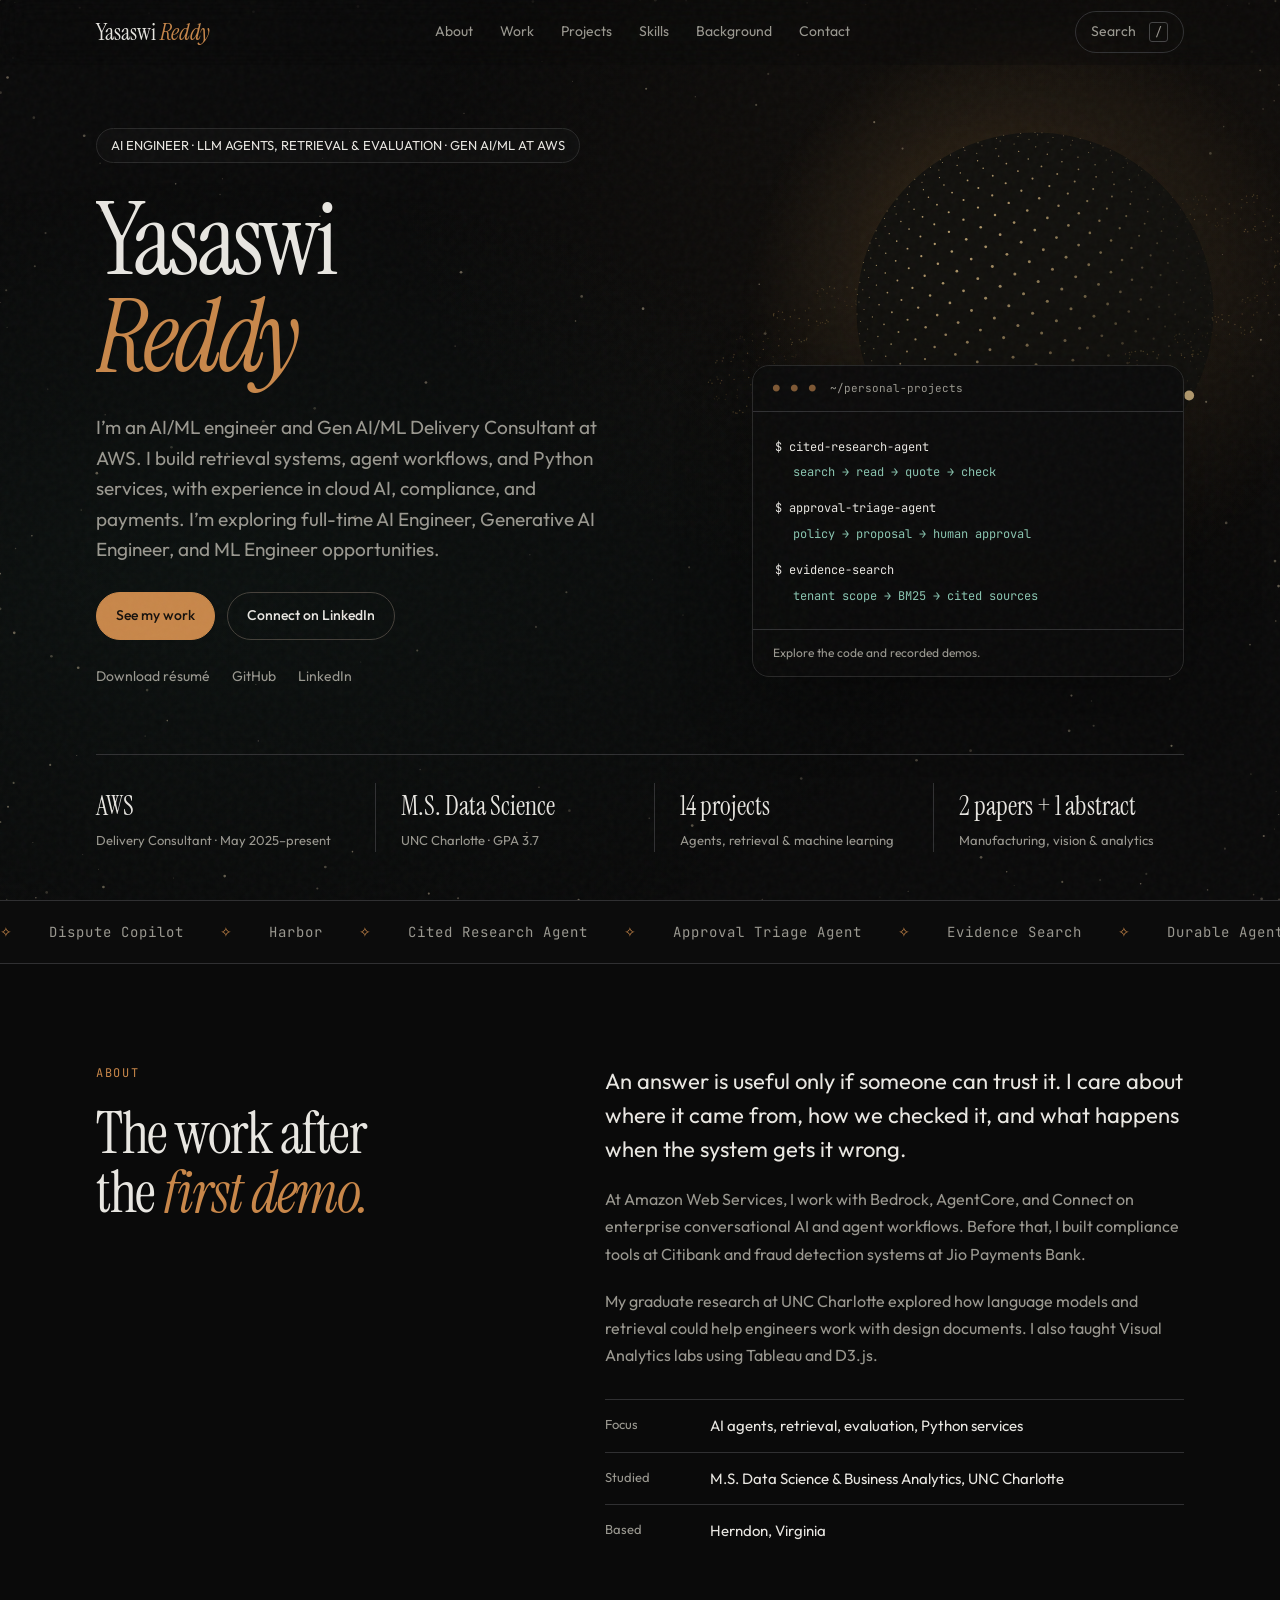
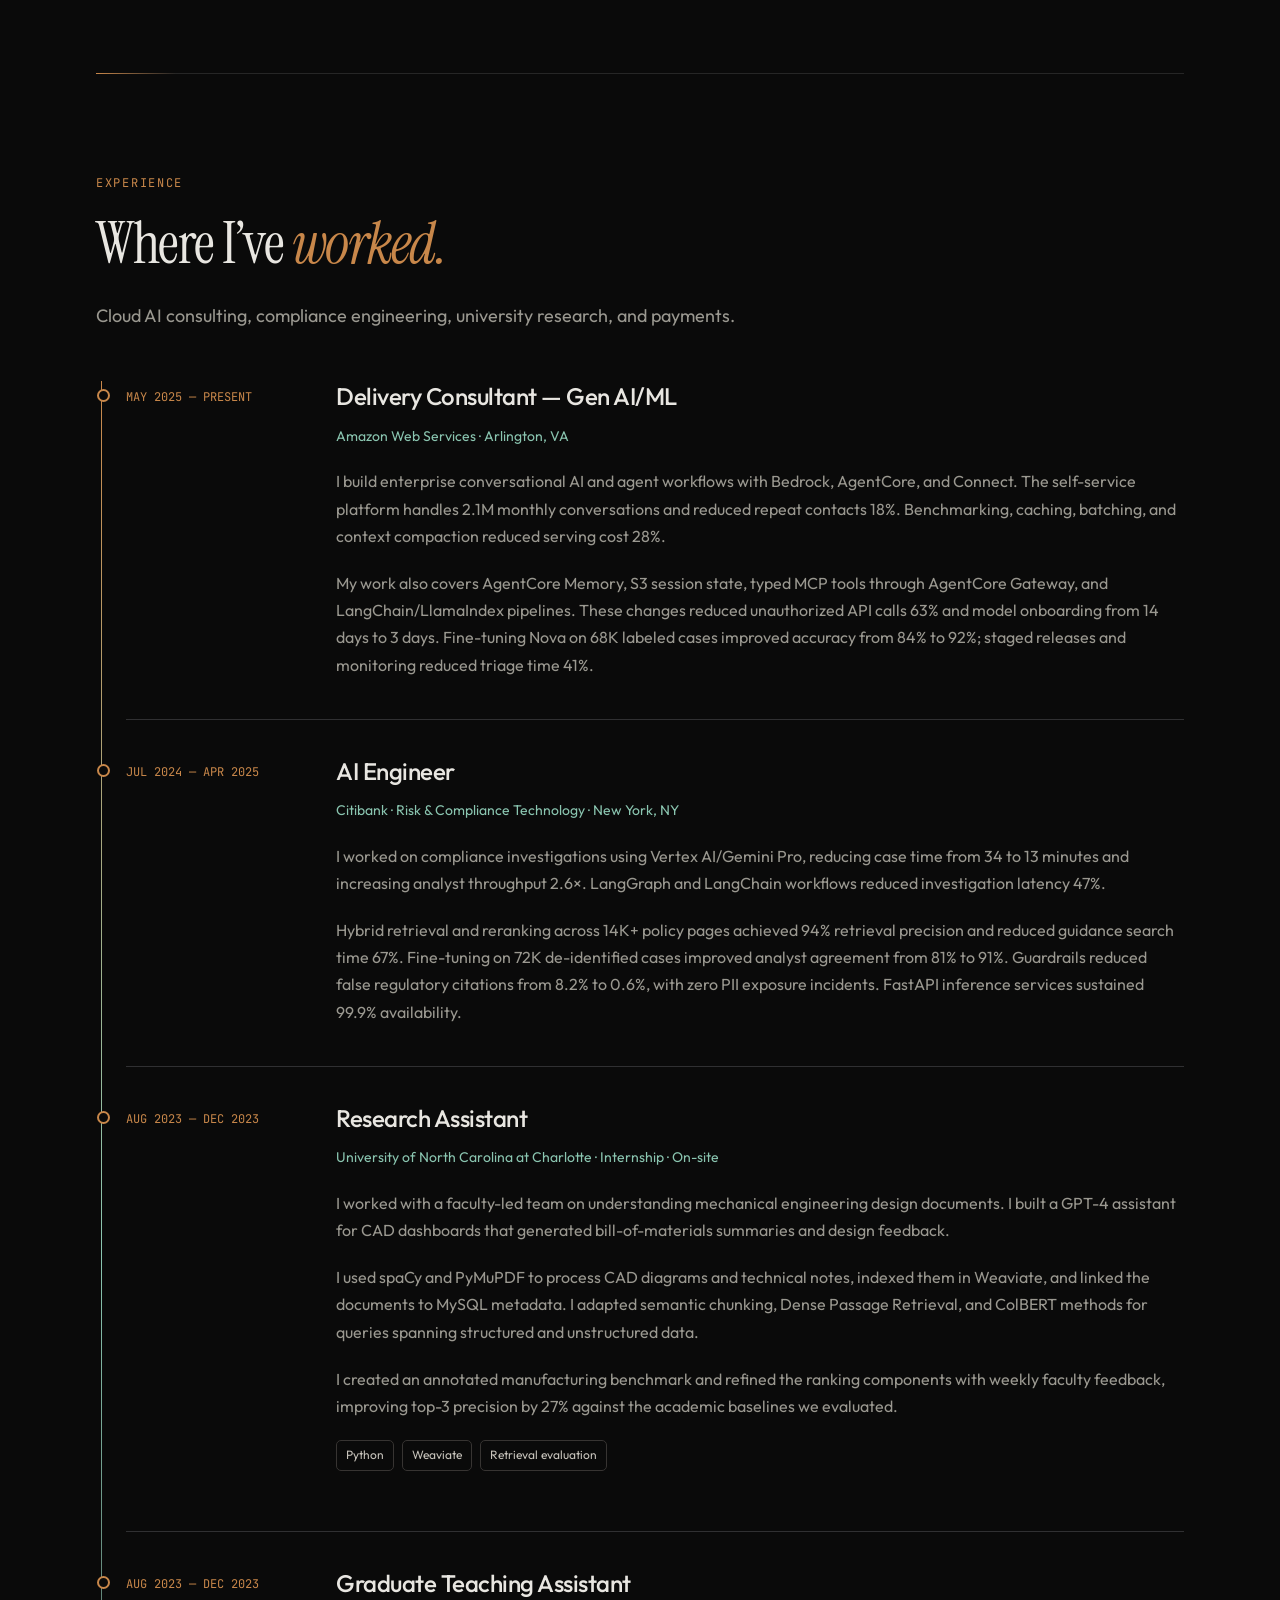
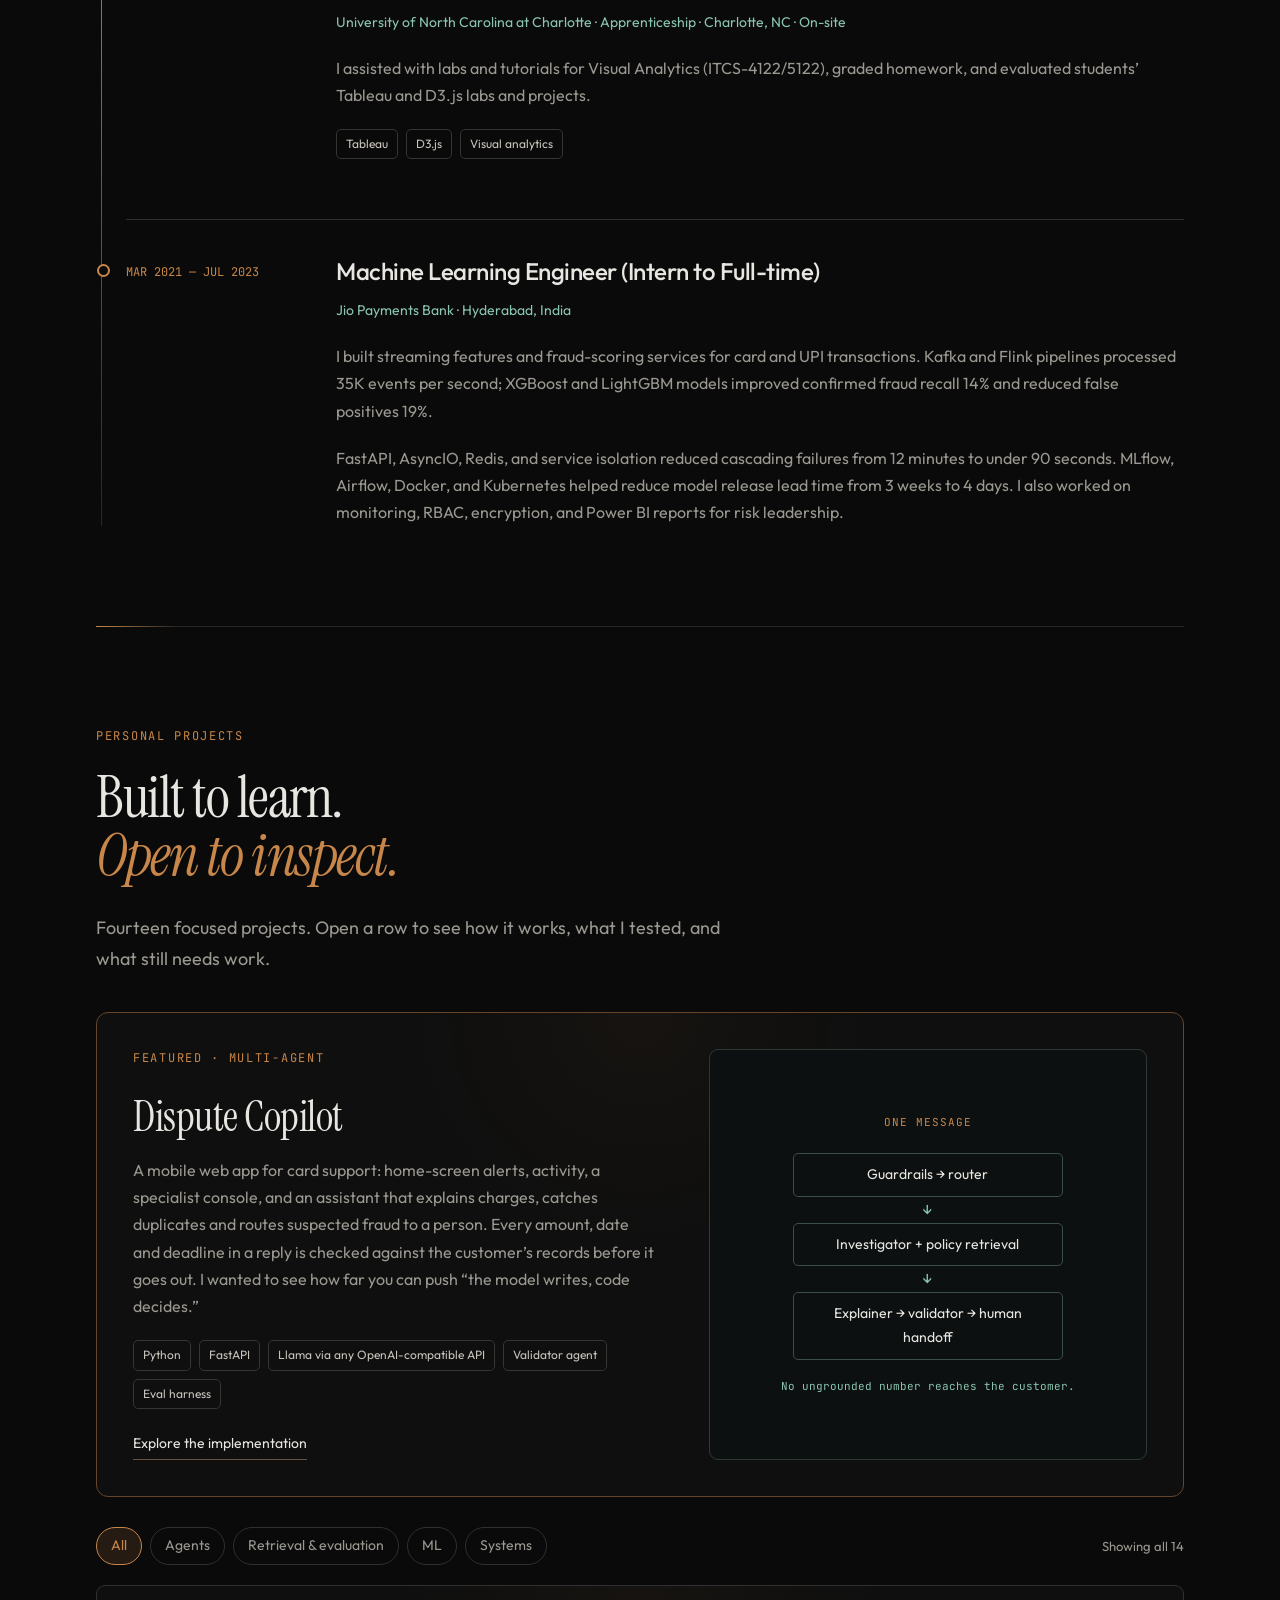
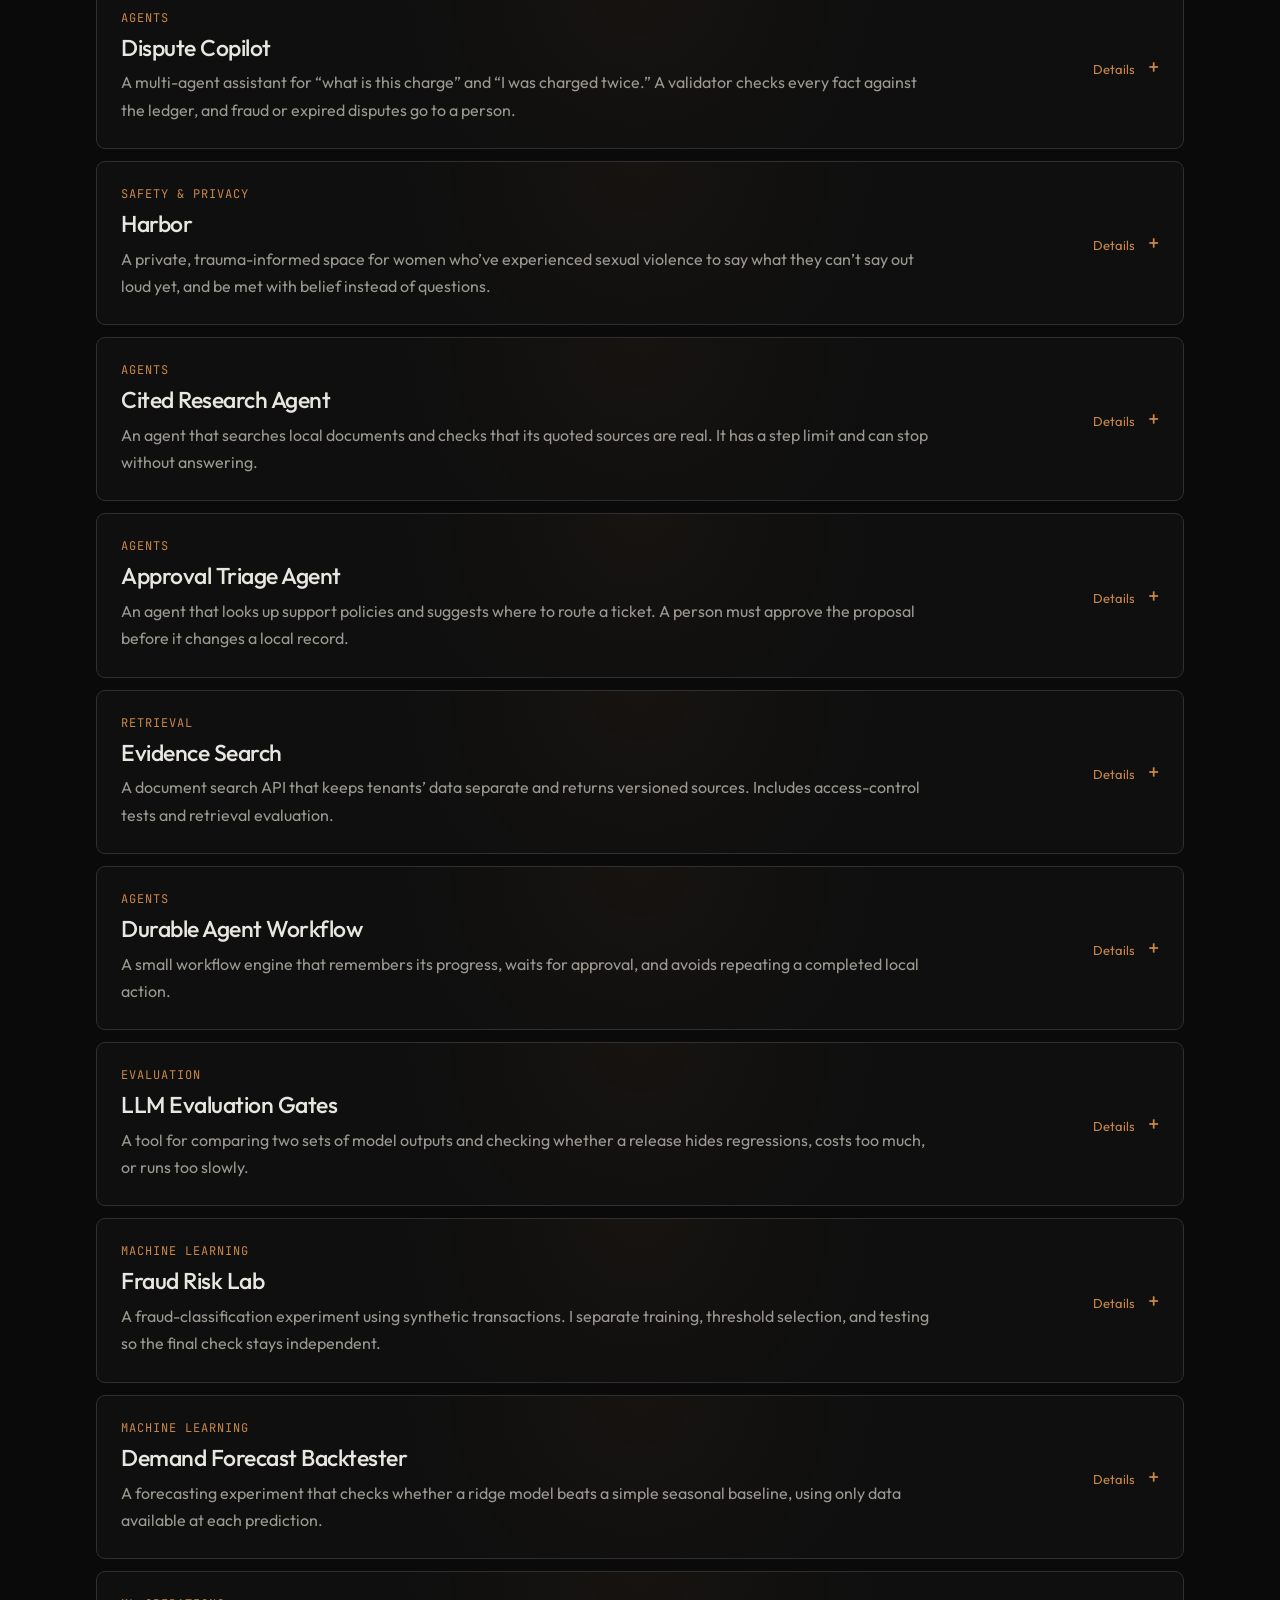
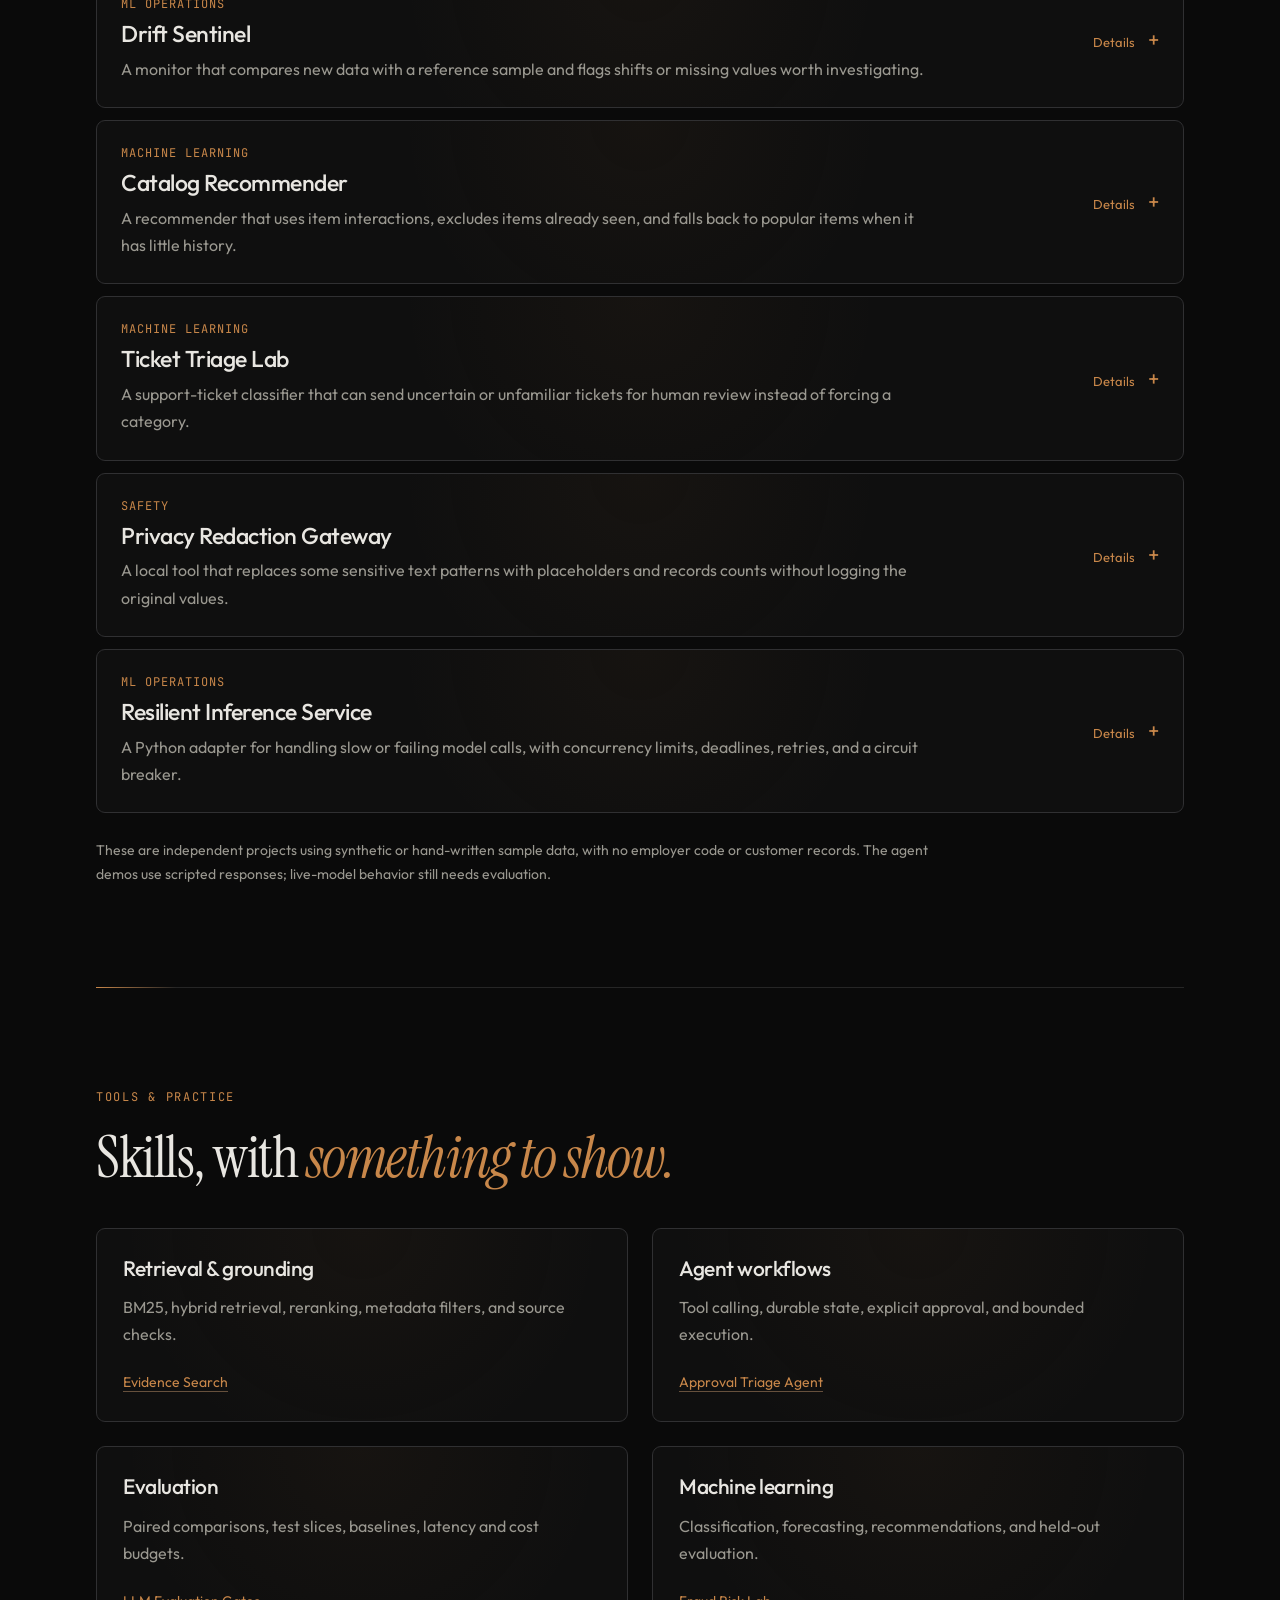
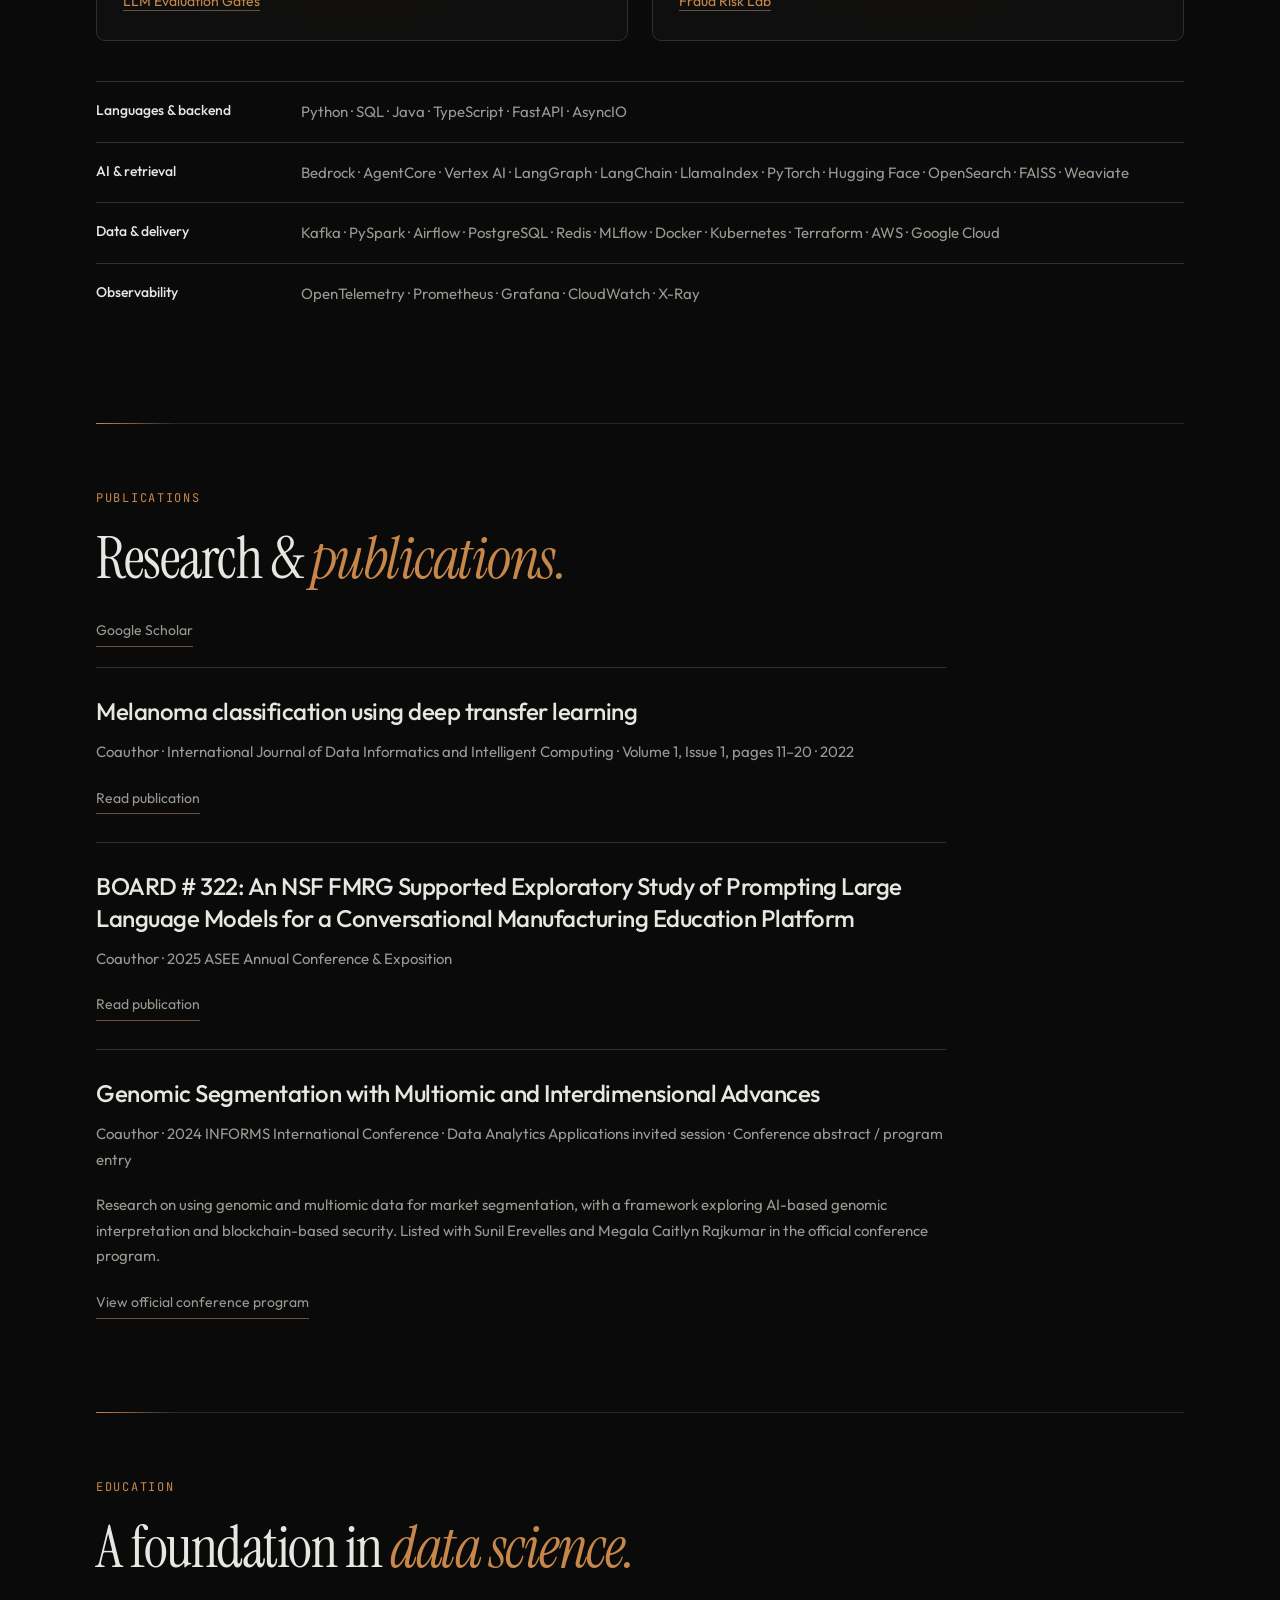
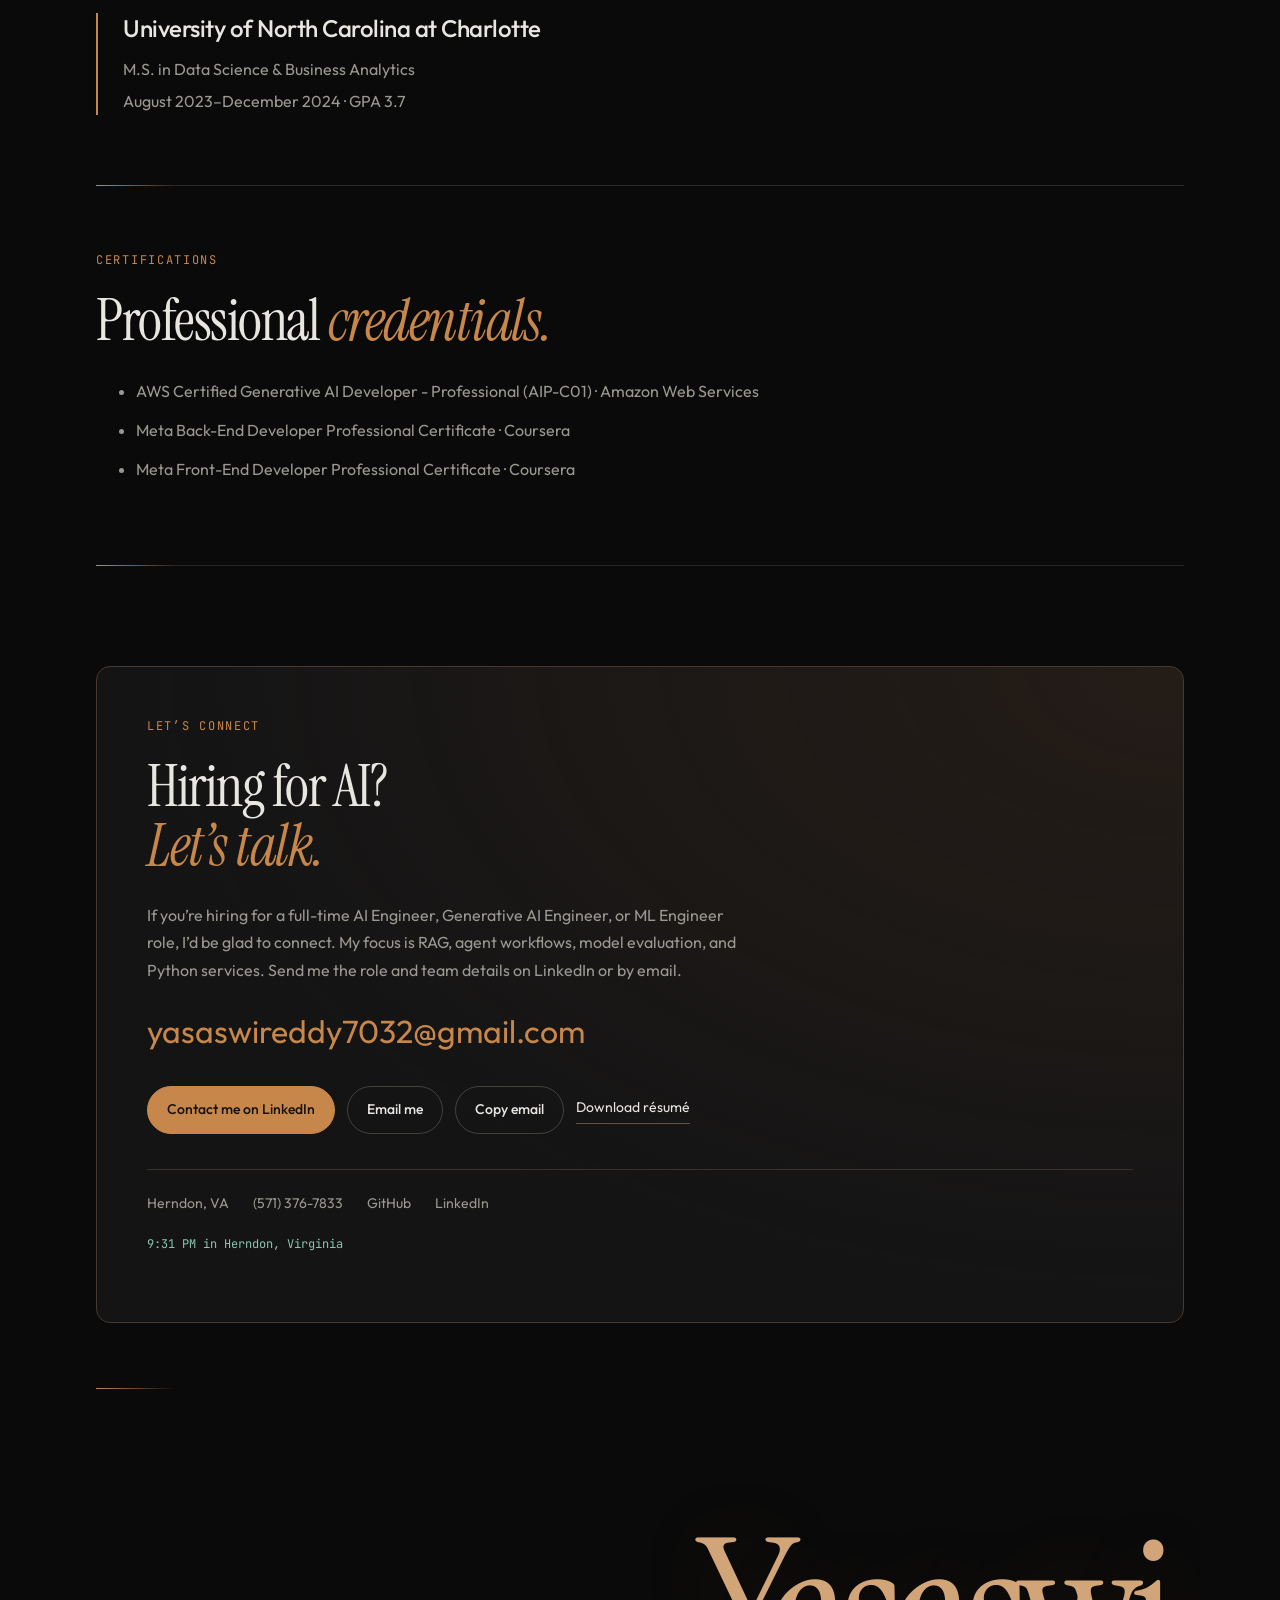
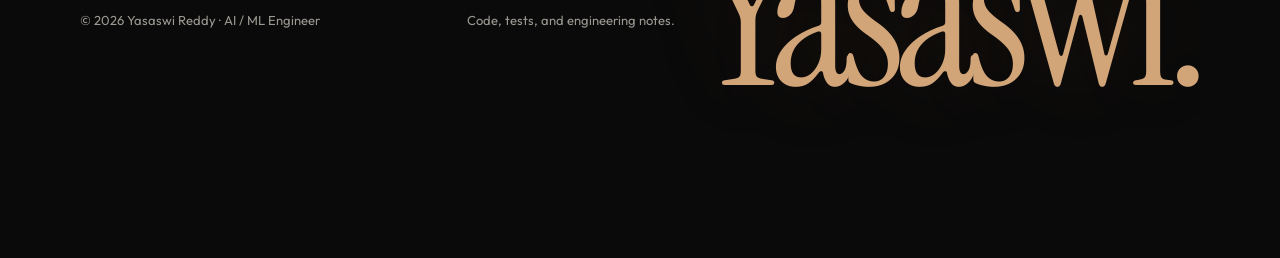
==== commit 195d52e6: "Citi title: AI Engineer Co-Authored-By: Claude Opus 5.5 <noreply@anthropic.com>" ====
--- a/index.html
+++ b/index.html
@@ -5,7 +5,7 @@
 <main id="main"><section id="home" class="hero wrap"><div class="planet-stage" aria-hidden="true"><canvas id="planet"></canvas></div><div class="hero-grid"><div><p class="eyebrow">AI ENGINEER · LLM AGENTS, RETRIEVAL &amp; EVALUATION · GEN AI/ML AT AWS</p><h1><span class="name-line"><span>Yasaswi</span></span><span class="name-line"><span><em>Reddy</em></span></span></h1><p class="intro">I’m an AI/ML engineer and Gen AI/ML Delivery Consultant at AWS. I build retrieval systems, agent workflows, and Python services, with experience in cloud AI, compliance, and payments. I’m exploring full-time AI Engineer, Generative AI Engineer, and ML Engineer opportunities.</p><div class="actions"><a class="button" href="#work">See my work</a><a class="button secondary" href="https://www.linkedin.com/in/yasaswireddy/">Connect on LinkedIn</a></div><div class="hero-links"><a href="Yasaswi-Bhumireddy-AI-Engineer.pdf">Download résumé</a><a href="https://github.com/yasaswireddy7032">GitHub</a><a href="https://www.linkedin.com/in/yasaswireddy/">LinkedIn</a></div></div><div class="terminal"><div class="terminal-bar"><span>~/personal-projects</span><span>Python / AI</span></div><div class="terminal-content"><a href="cited-research-agent.html"><span class="prompt">$</span> cited-research-agent</a><p>search → read → quote → check</p><a href="approval-triage-agent.html"><span class="prompt">$</span> approval-triage-agent</a><p>policy → proposal → human approval</p><a href="evidence-search.html"><span class="prompt">$</span> evidence-search</a><p>tenant scope → BM25 → cited sources</p></div><div class="terminal-foot">Explore the code and recorded demos.</div></div></div><dl class="credentials"><div><dt>Now</dt><dd>AWS</dd><p>Delivery Consultant · May 2025–present</p></div><div><dt>Education</dt><dd>M.S. Data Science</dd><p>UNC Charlotte · GPA 3.7</p></div><div><dt>Independent work</dt><dd>14 projects</dd><p>Agents, retrieval &amp; machine learning</p></div><div><dt>Research</dt><dd>2 papers + 1 abstract</dd><p>Manufacturing, vision &amp; analytics</p></div></dl></section>
 <div class="focus-band">AGENT WORKFLOWS <span>·</span> RETRIEVAL <span>·</span> EVALUATION <span>·</span> PYTHON <span>·</span> CLOUD AI</div>
 <section id="about" class="section wrap two-col"><div><p class="eyebrow">ABOUT</p><h2>The work after<br>the <em>first demo.</em></h2></div><div><p class="large-copy">An answer is useful only if someone can trust it. I care about where it came from, how we checked it, and what happens when the system gets it wrong.</p><p>At Amazon Web Services, I work with Bedrock, AgentCore, and Connect on enterprise conversational AI and agent workflows. Before that, I built compliance tools at Citibank and fraud detection systems at Jio Payments Bank.</p><p>My graduate research at UNC Charlotte explored how language models and retrieval could help engineers work with design documents. I also taught Visual Analytics labs using Tableau and D3.js.</p><dl class="facts"><div><dt>Focus</dt><dd>AI agents, retrieval, evaluation, Python services</dd></div><div><dt>Studied</dt><dd>M.S. Data Science &amp; Business Analytics, UNC Charlotte</dd></div><div><dt>Based</dt><dd>Herndon, Virginia</dd></div></dl></div></section>
-<section id="experience" class="section wrap"><p class="eyebrow">EXPERIENCE</p><h2>Where I’ve <em>worked.</em></h2><p class="section-intro">Cloud AI consulting, compliance engineering, university research, and payments.</p><div class="timeline"><article><span class="date">MAY 2025 — PRESENT</span><div><h3>Delivery Consultant — Gen AI/ML</h3><p class="employer">Amazon Web Services · Arlington, VA</p><p>I build enterprise conversational AI and agent workflows with Bedrock, AgentCore, and Connect. The self-service platform handles 2.1M monthly conversations and reduced repeat contacts 18%. Benchmarking, caching, batching, and context compaction reduced serving cost 28%.</p><p>My work also covers AgentCore Memory, S3 session state, typed MCP tools through AgentCore Gateway, and LangChain/LlamaIndex pipelines. These changes reduced unauthorized API calls 63% and model onboarding from 14 days to 3 days. Fine-tuning Nova on 68K labeled cases improved accuracy from 84% to 92%; staged releases and monitoring reduced triage time 41%.</p></div></article><article><span class="date">JUL 2024 — APR 2025</span><div><h3>AI Engineer Intern</h3><p class="employer">Citibank · Risk &amp; Compliance Technology · New York, NY</p><p>I worked on compliance investigations using Vertex AI/Gemini Pro, reducing case time from 34 to 13 minutes and increasing analyst throughput 2.6×. LangGraph and LangChain workflows reduced investigation latency 47%.</p><p>Hybrid retrieval and reranking across 14K+ policy pages achieved 94% retrieval precision and reduced guidance search time 67%. Fine-tuning on 72K de-identified cases improved analyst agreement from 81% to 91%. Guardrails reduced false regulatory citations from 8.2% to 0.6%, with zero PII exposure incidents. FastAPI inference services sustained 99.9% availability.</p></div></article><article><span class="date">AUG 2023 — DEC 2023</span><div><h3>Research Assistant</h3><p class="employer">University of North Carolina at Charlotte · Internship · On-site</p><p>I worked with a faculty-led team on understanding mechanical engineering design documents. I built a GPT-4 assistant for CAD dashboards that generated bill-of-materials summaries and design feedback.</p><p>I used spaCy and PyMuPDF to process CAD diagrams and technical notes, indexed them in Weaviate, and linked the documents to MySQL metadata. I adapted semantic chunking, Dense Passage Retrieval, and ColBERT methods for queries spanning structured and unstructured data.</p><p>I created an annotated manufacturing benchmark and refined the ranking components with weekly faculty feedback, improving top-3 precision by 27% against the academic baselines we evaluated.</p><div class="tags"><span>Python</span><span>Weaviate</span><span>Retrieval evaluation</span></div></div></article><article><span class="date">AUG 2023 — DEC 2023</span><div><h3>Graduate Teaching Assistant</h3><p class="employer">University of North Carolina at Charlotte · Apprenticeship · Charlotte, NC · On-site</p><p>I assisted with labs and tutorials for Visual Analytics (ITCS-4122/5122), graded homework, and evaluated students’ Tableau and D3.js labs and projects.</p><div class="tags"><span>Tableau</span><span>D3.js</span><span>Visual analytics</span></div></div></article><article><span class="date">MAR 2021 — JUL 2023</span><div><h3>Machine Learning Engineer (Intern to Full-time)</h3><p class="employer">Jio Payments Bank · Hyderabad, India</p><p>I built streaming features and fraud-scoring services for card and UPI transactions. Kafka and Flink pipelines processed 35K events per second; XGBoost and LightGBM models improved confirmed fraud recall 14% and reduced false positives 19%.</p><p>FastAPI, AsyncIO, Redis, and service isolation reduced cascading failures from 12 minutes to under 90 seconds. MLflow, Airflow, Docker, and Kubernetes helped reduce model release lead time from 3 weeks to 4 days. I also worked on monitoring, RBAC, encryption, and Power BI reports for risk leadership.</p></div></article></div></section>
+<section id="experience" class="section wrap"><p class="eyebrow">EXPERIENCE</p><h2>Where I’ve <em>worked.</em></h2><p class="section-intro">Cloud AI consulting, compliance engineering, university research, and payments.</p><div class="timeline"><article><span class="date">MAY 2025 — PRESENT</span><div><h3>Delivery Consultant — Gen AI/ML</h3><p class="employer">Amazon Web Services · Arlington, VA</p><p>I build enterprise conversational AI and agent workflows with Bedrock, AgentCore, and Connect. The self-service platform handles 2.1M monthly conversations and reduced repeat contacts 18%. Benchmarking, caching, batching, and context compaction reduced serving cost 28%.</p><p>My work also covers AgentCore Memory, S3 session state, typed MCP tools through AgentCore Gateway, and LangChain/LlamaIndex pipelines. These changes reduced unauthorized API calls 63% and model onboarding from 14 days to 3 days. Fine-tuning Nova on 68K labeled cases improved accuracy from 84% to 92%; staged releases and monitoring reduced triage time 41%.</p></div></article><article><span class="date">JUL 2024 — APR 2025</span><div><h3>AI Engineer</h3><p class="employer">Citibank · Risk &amp; Compliance Technology · New York, NY</p><p>I worked on compliance investigations using Vertex AI/Gemini Pro, reducing case time from 34 to 13 minutes and increasing analyst throughput 2.6×. LangGraph and LangChain workflows reduced investigation latency 47%.</p><p>Hybrid retrieval and reranking across 14K+ policy pages achieved 94% retrieval precision and reduced guidance search time 67%. Fine-tuning on 72K de-identified cases improved analyst agreement from 81% to 91%. Guardrails reduced false regulatory citations from 8.2% to 0.6%, with zero PII exposure incidents. FastAPI inference services sustained 99.9% availability.</p></div></article><article><span class="date">AUG 2023 — DEC 2023</span><div><h3>Research Assistant</h3><p class="employer">University of North Carolina at Charlotte · Internship · On-site</p><p>I worked with a faculty-led team on understanding mechanical engineering design documents. I built a GPT-4 assistant for CAD dashboards that generated bill-of-materials summaries and design feedback.</p><p>I used spaCy and PyMuPDF to process CAD diagrams and technical notes, indexed them in Weaviate, and linked the documents to MySQL metadata. I adapted semantic chunking, Dense Passage Retrieval, and ColBERT methods for queries spanning structured and unstructured data.</p><p>I created an annotated manufacturing benchmark and refined the ranking components with weekly faculty feedback, improving top-3 precision by 27% against the academic baselines we evaluated.</p><div class="tags"><span>Python</span><span>Weaviate</span><span>Retrieval evaluation</span></div></div></article><article><span class="date">AUG 2023 — DEC 2023</span><div><h3>Graduate Teaching Assistant</h3><p class="employer">University of North Carolina at Charlotte · Apprenticeship · Charlotte, NC · On-site</p><p>I assisted with labs and tutorials for Visual Analytics (ITCS-4122/5122), graded homework, and evaluated students’ Tableau and D3.js labs and projects.</p><div class="tags"><span>Tableau</span><span>D3.js</span><span>Visual analytics</span></div></div></article><article><span class="date">MAR 2021 — JUL 2023</span><div><h3>Machine Learning Engineer (Intern to Full-time)</h3><p class="employer">Jio Payments Bank · Hyderabad, India</p><p>I built streaming features and fraud-scoring services for card and UPI transactions. Kafka and Flink pipelines processed 35K events per second; XGBoost and LightGBM models improved confirmed fraud recall 14% and reduced false positives 19%.</p><p>FastAPI, AsyncIO, Redis, and service isolation reduced cascading failures from 12 minutes to under 90 seconds. MLflow, Airflow, Docker, and Kubernetes helped reduce model release lead time from 3 weeks to 4 days. I also worked on monitoring, RBAC, encryption, and Power BI reports for risk leadership.</p></div></article></div></section>
 <section id="work" class="section wrap"><p class="eyebrow">PERSONAL PROJECTS</p><h2>Built to learn.<br><em>Open to inspect.</em></h2><p class="section-intro">Fourteen focused projects. Open a row to see how it works, what I tested, and what still needs work.</p><div class="featured"><div><p class="eyebrow">FEATURED · MULTI-AGENT</p><h3>Dispute Copilot</h3><p>A mobile web app for card support: home-screen alerts, activity, a specialist console, and an assistant that explains charges, catches duplicates and routes suspected fraud to a person. Every amount, date and deadline in a reply is checked against the customer&#8217;s records before it goes out. I wanted to see how far you can push “the model writes, code decides.”</p><div class="tags"><span>Python</span><span>FastAPI</span><span>Llama via any OpenAI-compatible API</span><span>Validator agent</span><span>Eval harness</span></div><a class="text-link" href="dispute-copilot.html">Explore the implementation</a></div><div class="pipeline" aria-label="Dispute Copilot architecture"><span class="eyebrow">ONE MESSAGE</span><div>Guardrails → router</div><span aria-hidden="true">↓</span><div>Investigator + policy retrieval</div><span aria-hidden="true">↓</span><div>Explainer → validator → human handoff</div><p>No ungrounded number reaches the customer.</p></div></div>
 <div class="project-toolbar"><div class="filters" role="group" aria-label="Filter projects" hidden><button class="active" data-filter="All" aria-pressed="true">All</button><button data-filter="Agents" aria-pressed="false">Agents</button><button data-filter="Retrieval &amp; evaluation" aria-pressed="false">Retrieval &amp; evaluation</button><button data-filter="ML" aria-pressed="false">ML</button><button data-filter="Systems" aria-pressed="false">Systems</button></div><p id="project-count" aria-live="polite">Showing all 14</p></div><div id="projects-grid"><article class="project" id="p-dispute-copilot" data-category="Agents"><details><summary><span class="project-category">Agents</span><h3>Dispute Copilot</h3><span class="project-summary">A multi-agent assistant for “what is this charge” and “I was charged twice.” A validator checks every fact against the ledger, and fraud or expired disputes go to a person.</span><span class="detail-label">Details <span aria-hidden="true">+</span></span></summary><div class="project-body"><img class="project-cover" src="og/dispute-copilot-v2.png" alt="Dispute Copilot home screen and chat" loading="lazy" width="1200" height="627"><h4>How it works</h4><p>Guardrails → router (LLM with rule fallback) → investigator (duplicate, subscription, fraud signals, notice deadline) → Reg Z / Reg E retrieval → explainer returns claims that cite evidence → deterministic validator → one retry, then rules, then a human. Disputes are drafted only after the customer confirms and are approved by a reviewer against a payload hash.</p><h4>Scope &amp; limitations</h4><p>58 tests pass. On 136 templated cases the rule-based mode passes all of them; on 25 hand-written messy messages it passes 44%, which is the gap the model router is meant to close. Model-backed numbers are not published yet. Synthetic data only; the fraud score is hand-weighted, not trained; policy text is my own summary, not legal guidance.</p><div class="actions"><a class="button secondary" href="dispute-copilot.html">Code &amp; implementation notes</a><a class="text-link" href="https://github.com/yasaswireddy7032/dispute-copilot/archive/refs/heads/main.zip">Download source</a></div></div></details></article><article class="project" id="p-harbor" data-category="Agents"><details><summary><span class="project-category">Safety &amp; privacy</span><h3>Harbor</h3><span class="project-summary">A private, trauma-informed space for women who&#8217;ve experienced sexual violence to say what they can&#8217;t say out loud yet, and be met with belief instead of questions.</span><span class="detail-label">Details <span aria-hidden="true">+</span></span></summary><div class="project-body"><img class="project-cover" src="og/harbor-v2.png" alt="Harbor home screen and a supportive reply" loading="lazy" width="1200" height="627"><h4>How it works</h4><p>On-device listener: safety checks first (self-harm → 988, danger → 911 and quick exit, recent assault → time-sensitive care, no pressure), then theme-aware replies that never ask why or for details. Tap-to-say feelings, full-screen cards to show a nurse or counselor (read aloud), private journal, grounding, options, real survivor talks, and a safety plan. Anything saved is AES-GCM encrypted with her passcode; strict CSP, no server, no analytics.</p><h4>Scope &amp; limitations</h4><p>14 listener tests cover crisis routing and screen every reply for blaming or doubting language. Rule-based listener by default; an optional on-device model is screened the same way. Not yet reviewed by a rape crisis center, which is the next step before anyone relies on it. US resources only.</p><div class="actions"><a class="button secondary" href="https://yasaswireddy7032.github.io/harbor/">Open the app</a><a class="text-link" href="harbor.html">Code &amp; design notes</a><a class="text-link" href="https://github.com/yasaswireddy7032/harbor/archive/refs/heads/main.zip">Download source</a></div></div></details></article><article class="project" id="p-cited-research-agent" data-category="Agents"><details><summary><span class="project-category">Agents</span><h3>Cited Research Agent</h3><span class="project-summary">An agent that searches local documents and checks that its quoted sources are real. It has a step limit and can stop without answering.</span><span class="detail-label">Details <span aria-hidden="true">+</span></span></summary><div class="project-body"><h4>How it works</h4><p>Question → model decision → validated search/read tools → answer with source quotes and document hashes, or abstention. Python limits steps and rejects unknown tools and unread citations.</p><h4>Scope &amp; limitations</h4><p>Nine local tests and a scripted demo pass. Live-model execution has not been validated. Exact quotes do not establish semantic entailment; lexical search misses paraphrases. No web access or filesystem tool is exposed to the model.</p><div class="actions"><a class="button secondary" href="cited-research-agent.html">Code &amp; implementation notes</a><a class="text-link" href="https://github.com/yasaswireddy7032/cited-research-agent/archive/refs/heads/main.zip">Download source</a></div></div></details></article><article class="project" id="p-approval-triage-agent" data-category="Agents"><details><summary><span class="project-category">Agents</span><h3>Approval Triage Agent</h3><span class="project-summary">An agent that looks up support policies and suggests where to route a ticket. A person must approve the proposal before it changes a local record.</span><span class="detail-label">Details <span aria-hidden="true">+</span></span></summary><div class="project-body"><h4>How it works</h4><p>Ticket → model-selected policy lookup → validated routing proposal → pending SQLite record → human confirmation of the exact proposal → atomic local assignment and audit.</p><h4>Scope &amp; limitations</h4><p>Nine local tests and a scripted demo pass. Optional Ollama adapter; live-model behavior is not yet validated. Approval is a local CLI boundary, not authenticated multi-user authorization. No replies are sent and no external ticket system is modified.</p><div class="actions"><a class="button secondary" href="approval-triage-agent.html">Code &amp; implementation notes</a><a class="text-link" href="https://github.com/yasaswireddy7032/approval-triage-agent/archive/refs/heads/main.zip">Download source</a></div></div></details></article><article class="project" id="p-evidence-search" data-category="Retrieval & evaluation"><details><summary><span class="project-category">Retrieval</span><h3>Evidence Search</h3><span class="project-summary">A document search API that keeps tenants’ data separate and returns versioned sources. Includes access-control tests and retrieval evaluation.</span><span class="detail-label">Details <span aria-hidden="true">+</span></span></summary><div class="project-body"><h4>How it works</h4><p>Server-side bearer identity → reader/writer authorization → SQLite document store → overlapping chunks → tenant-local BM25 → content-versioned evidence. Integration tests cover access isolation, spoofed tenant fields, persistence, deletion, and content-free auditing.</p><h4>Scope &amp; limitations</h4><p>Lexical retrieval misses paraphrases. The API maps server-configured bearer credentials to tenants and roles, but needs production identity, transport security, rate limits, storage bounds, and load testing. It does not call a language model.</p><div class="actions"><a class="button secondary" href="evidence-search.html">Code &amp; implementation notes</a><a class="text-link" href="evidence-search.zip">Download source</a></div></div></details></article><article class="project" id="p-durable-agent-workflow" data-category="Agents"><details><summary><span class="project-category">Agents</span><h3>Durable Agent Workflow</h3><span class="project-summary">A small workflow engine that remembers its progress, waits for approval, and avoids repeating a completed local action.</span><span class="detail-label">Details <span aria-hidden="true">+</span></span></summary><div class="project-body"><h4>How it works</h4><p>Request → idempotency check → pending approval → approved → local tool → completed. SQLite transactions make the state transition and local audit atomic.</p><h4>Scope &amp; limitations</h4><p>This is an agent workflow foundation, not an autonomous LLM agent. No authentication, remote tools, retries, or distributed workers. Approval authority must be enforced by the application. Add an outbox for remote effects; never claim global exactly-once execution.</p><div class="actions"><a class="button secondary" href="durable-agent-workflow.html">Code &amp; implementation notes</a><a class="text-link" href="durable-agent-workflow.zip">Download source</a></div></div></details></article><article class="project" id="p-llm-evaluation-gates" data-category="Retrieval & evaluation"><details><summary><span class="project-category">Evaluation</span><h3>LLM Evaluation Gates</h3><span class="project-summary">A tool for comparing two sets of model outputs and checking whether a release hides regressions, costs too much, or runs too slowly.</span><span class="detail-label">Details <span aria-hidden="true">+</span></span></summary><div class="project-body"><h4>How it works</h4><p>Labeled cases and paired predictions → exact coverage validation → correctness and citation checks → slice metrics → paired bootstrap interval → latency/cost budgets → release decision. A synthetic 18-case fixture demonstrates a refusal regression hidden by aggregate improvement.</p><h4>Scope &amp; limitations</h4><p>Exact-match grading is deliberately narrow. A valid citation ID does not prove factual entailment. The one-case demo is a smoke example, not evidence of model quality. Add blinded human labels, semantic graders, safety slices, and confidence intervals for serious release decisions.</p><div class="actions"><a class="button secondary" href="llm-evaluation-gates.html">Code &amp; implementation notes</a><a class="text-link" href="llm-evaluation-gates.zip">Download source</a></div></div></details></article><article class="project" id="p-fraud-risk-lab" data-category="ML"><details><summary><span class="project-category">Machine learning</span><h3>Fraud Risk Lab</h3><span class="project-summary">A fraud-classification experiment using synthetic transactions. I separate training, threshold selection, and testing so the final check stays independent.</span><span class="detail-label">Details <span aria-hidden="true">+</span></span></summary><div class="project-body"><h4>How it works</h4><p>Seeded synthetic transaction features → sequential train/validation/test split → train-only scaling and logistic regression → validation threshold selection → untouched test report.</p><h4>Scope &amp; limitations</h4><p>Synthetic features and labels cannot establish financial efficacy or fairness. There is no live bank integration or real fraud decisioning. Validate with consented representative data, account-level separation, delayed labels, calibration, subgroup analysis, and human review before any operational use.</p><div class="actions"><a class="button secondary" href="fraud-risk-lab.html">Code &amp; implementation notes</a><a class="text-link" href="fraud-risk-lab.zip">Download source</a></div></div></details></article><article class="project" id="p-demand-forecast-backtester" data-category="ML"><details><summary><span class="project-category">Machine learning</span><h3>Demand Forecast Backtester</h3><span class="project-summary">A forecasting experiment that checks whether a ridge model beats a simple seasonal baseline, using only data available at each prediction.</span><span class="detail-label">Details <span aria-hidden="true">+</span></span></summary><div class="project-body"><h4>How it works</h4><p>Synthetic daily series → past-only lag features → expanding-window refits → one-step predictions → comparison with a seven-day seasonal baseline.</p><h4>Scope &amp; limitations</h4><p>Only one-step univariate forecasting with synthetic weekly seasonality. No promotion signals, hierarchy, prediction intervals, or multi-step planning. Extend with rolling-origin horizon evaluation and real demand data; report when the baseline wins.</p><div class="actions"><a class="button secondary" href="demand-forecast-backtester.html">Code &amp; implementation notes</a><a class="text-link" href="demand-forecast-backtester.zip">Download source</a></div></div></details></article><article class="project" id="p-drift-sentinel" data-category="Systems"><details><summary><span class="project-category">ML operations</span><h3>Drift Sentinel</h3><span class="project-summary">A monitor that compares new data with a reference sample and flags shifts or missing values worth investigating.</span><span class="detail-label">Details <span aria-hidden="true">+</span></span></summary><div class="project-body"><h4>How it works</h4><p>Reference sample → frozen quantile boundaries → smoothed distributions → PSI + missingness → investigation signal. All boundaries and distributions are included in the report for audit.</p><h4>Scope &amp; limitations</h4><p>PSI thresholds are illustrative heuristics, not significance tests. Feature drift is not proof of performance drift. Add minimum sample rules, multiple-feature correction, delayed-label metrics, and alert deduplication before operational monitoring.</p><div class="actions"><a class="button secondary" href="drift-sentinel.html">Code &amp; implementation notes</a><a class="text-link" href="drift-sentinel.zip">Download source</a></div></div></details></article><article class="project" id="p-catalog-recommender" data-category="ML"><details><summary><span class="project-category">Machine learning</span><h3>Catalog Recommender</h3><span class="project-summary">A recommender that uses item interactions, excludes items already seen, and falls back to popular items when it has little history.</span><span class="detail-label">Details <span aria-hidden="true">+</span></span></summary><div class="project-body"><h4>How it works</h4><p>Unique user-item interactions → item co-occurrence cosine → candidate scoring → seen-item exclusion → deterministic ranking. The evaluator rejects overlapping train/holdout interactions.</p><h4>Scope &amp; limitations</h4><p>Tiny hand-authored demo, no production relevance claim. Item similarity is expensive for large catalogs; add sparse matrices or approximate neighbors. Use time-based holdout, cold-start metadata, diversity constraints, and exposure-aware evaluation.</p><div class="actions"><a class="button secondary" href="catalog-recommender.html">Code &amp; implementation notes</a><a class="text-link" href="catalog-recommender.zip">Download source</a></div></div></details></article><article class="project" id="p-ticket-triage-lab" data-category="ML"><details><summary><span class="project-category">Machine learning</span><h3>Ticket Triage Lab</h3><span class="project-summary">A support-ticket classifier that can send uncertain or unfamiliar tickets for human review instead of forcing a category.</span><span class="detail-label">Details <span aria-hidden="true">+</span></span></summary><div class="project-body"><h4>How it works</h4><p>Hand-authored labeled tickets → stratified split → train-only TF-IDF → logistic regression → confidence / vocabulary checks → route or human review.</p><h4>Scope &amp; limitations</h4><p>Tiny dataset and uncalibrated probabilities. Threshold is illustrative and is not selected from a validation set. Add real de-identified tickets, temporal validation, calibration, multilingual testing, label drift monitoring, and escalation cost analysis.</p><div class="actions"><a class="button secondary" href="ticket-triage-lab.html">Code &amp; implementation notes</a><a class="text-link" href="ticket-triage-lab.zip">Download source</a></div></div></details></article><article class="project" id="p-privacy-redaction-gateway" data-category="Systems"><details><summary><span class="project-category">Safety</span><h3>Privacy Redaction Gateway</h3><span class="project-summary">A local tool that replaces some sensitive text patterns with placeholders and records counts without logging the original values.</span><span class="detail-label">Details <span aria-hidden="true">+</span></span></summary><div class="project-body"><h4>How it works</h4><p>Input text → regex candidates → card checksum → overlap resolution → per-request placeholders → counts-only audit. All processing is local.</p><h4>Scope &amp; limitations</h4><p>Pattern matching is incomplete and may produce false positives. It misses names, addresses, non-US phone formats, obfuscation, and context-dependent sensitive information. This is not a compliance guarantee or complete DLP system. Add entity models and adversarial multilingual evaluation.</p><div class="actions"><a class="button secondary" href="privacy-redaction-gateway.html">Code &amp; implementation notes</a><a class="text-link" href="privacy-redaction-gateway.zip">Download source</a></div></div></details></article><article class="project" id="p-resilient-inference-service" data-category="Systems"><details><summary><span class="project-category">ML operations</span><h3>Resilient Inference Service</h3><span class="project-summary">A Python adapter for handling slow or failing model calls, with concurrency limits, deadlines, retries, and a circuit breaker.</span><span class="detail-label">Details <span aria-hidden="true">+</span></span></summary><div class="project-body"><h4>How it works</h4><p>Caller → deadline including queue wait → semaphore → retryable provider call → metrics and circuit state. Python 3.11 structured timeout propagates cancellation.</p><h4>Scope &amp; limitations</h4><p>Adapter library only: no HTTP server, real model provider, or production load test. Circuit state is process-local and cooldown recovery is simplified rather than single-probe half-open. Add shared quotas, randomized backoff, tracing, authenticated endpoints, provider-specific error mapping, and overload tests.</p><div class="actions"><a class="button secondary" href="resilient-inference-service.html">Code &amp; implementation notes</a><a class="text-link" href="resilient-inference-service.zip">Download source</a></div></div></details></article></div><p class="work-note">These are independent projects using synthetic or hand-written sample data, with no employer code or customer records. The agent demos use scripted responses; live-model behavior still needs evaluation.</p></section>
 <section id="skills" class="section wrap"><p class="eyebrow">TOOLS &amp; PRACTICE</p><h2>Skills, with <em>something to show.</em></h2><div class="skill-grid"><article><h3>Retrieval &amp; grounding</h3><p>BM25, hybrid retrieval, reranking, metadata filters, and source checks.</p><a href="evidence-search.html">Evidence Search</a></article><article><h3>Agent workflows</h3><p>Tool calling, durable state, explicit approval, and bounded execution.</p><a href="approval-triage-agent.html">Approval Triage Agent</a></article><article><h3>Evaluation</h3><p>Paired comparisons, test slices, baselines, latency and cost budgets.</p><a href="llm-evaluation-gates.html">LLM Evaluation Gates</a></article><article><h3>Machine learning</h3><p>Classification, forecasting, recommendations, and held-out evaluation.</p><a href="fraud-risk-lab.html">Fraud Risk Lab</a></article></div><div class="tool-rows"><p><strong>Languages &amp; backend</strong>Python · SQL · Java · TypeScript · FastAPI · AsyncIO</p><p><strong>AI &amp; retrieval</strong>Bedrock · AgentCore · Vertex AI · LangGraph · LangChain · LlamaIndex · PyTorch · Hugging Face · OpenSearch · FAISS · Weaviate</p><p><strong>Data &amp; delivery</strong>Kafka · PySpark · Airflow · PostgreSQL · Redis · MLflow · Docker · Kubernetes · Terraform · AWS · Google Cloud</p><p><strong>Observability</strong>OpenTelemetry · Prometheus · Grafana · CloudWatch · X-Ray</p></div></section>
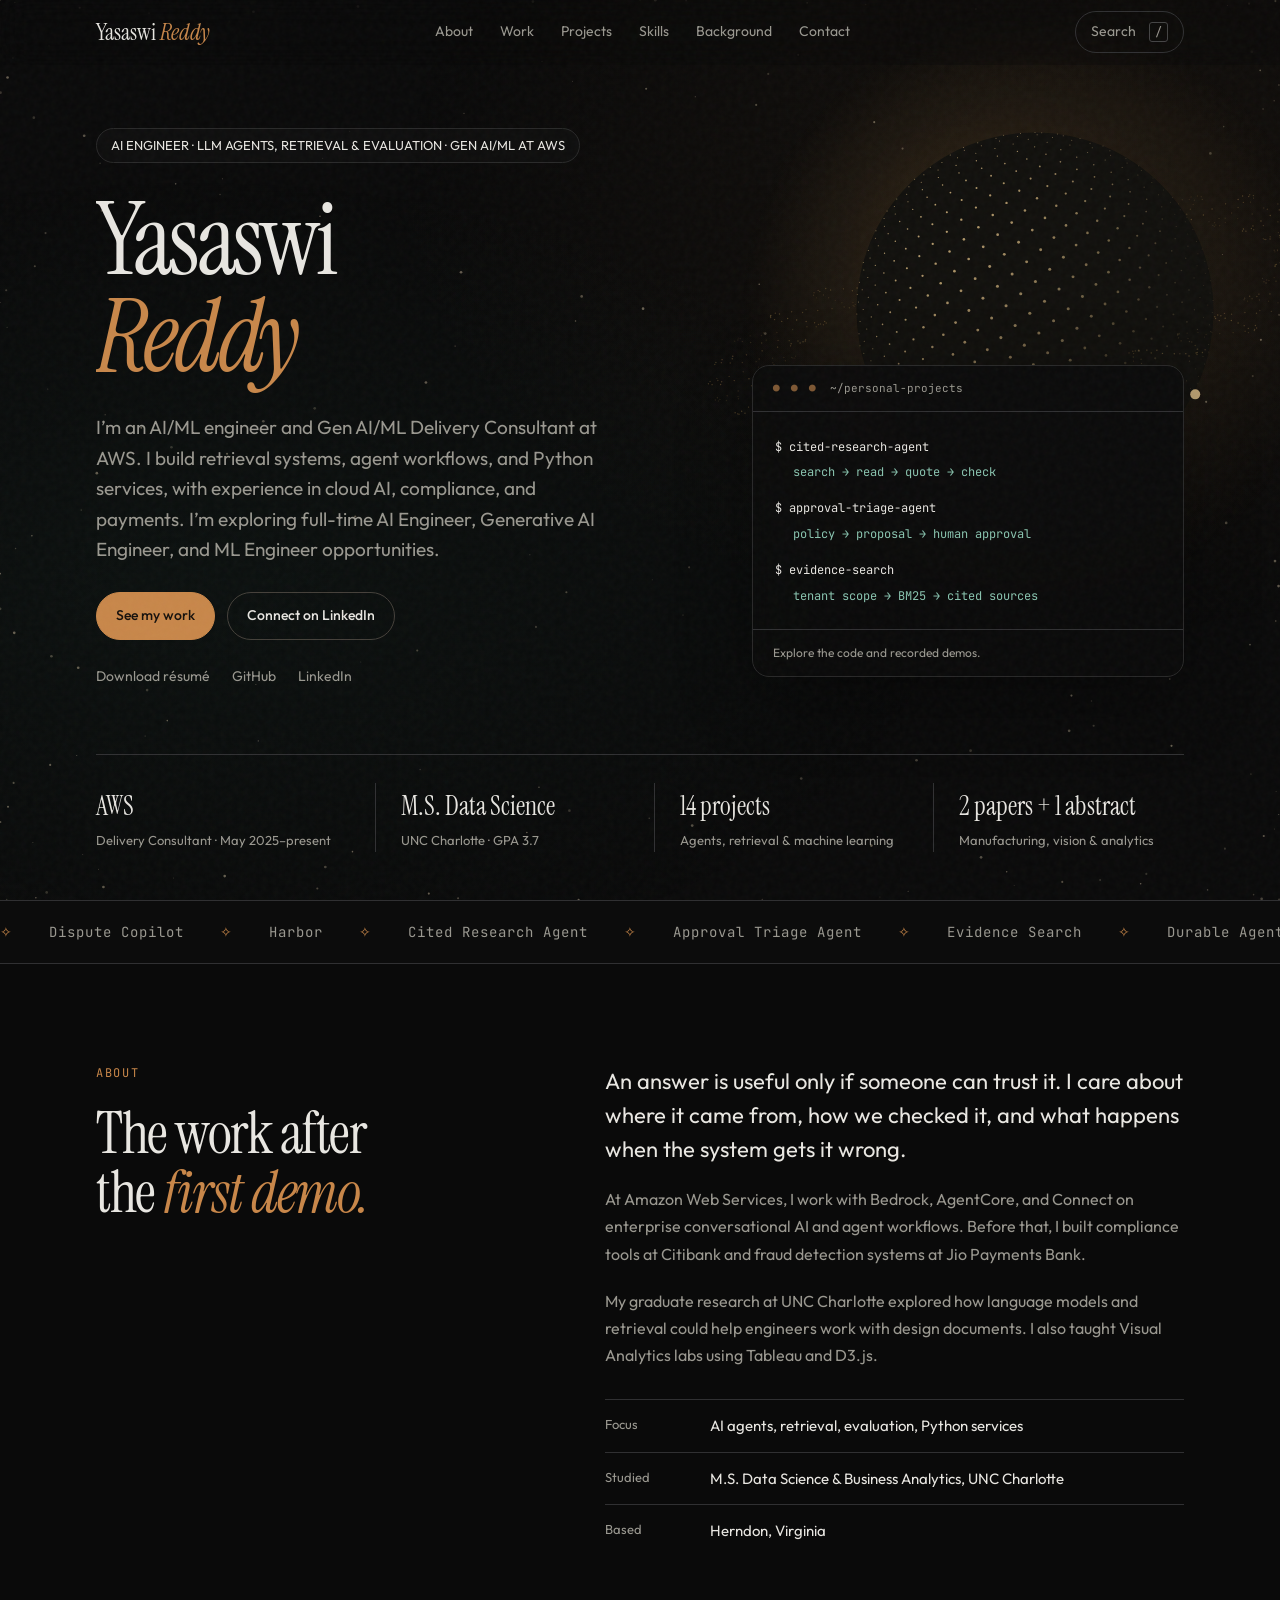
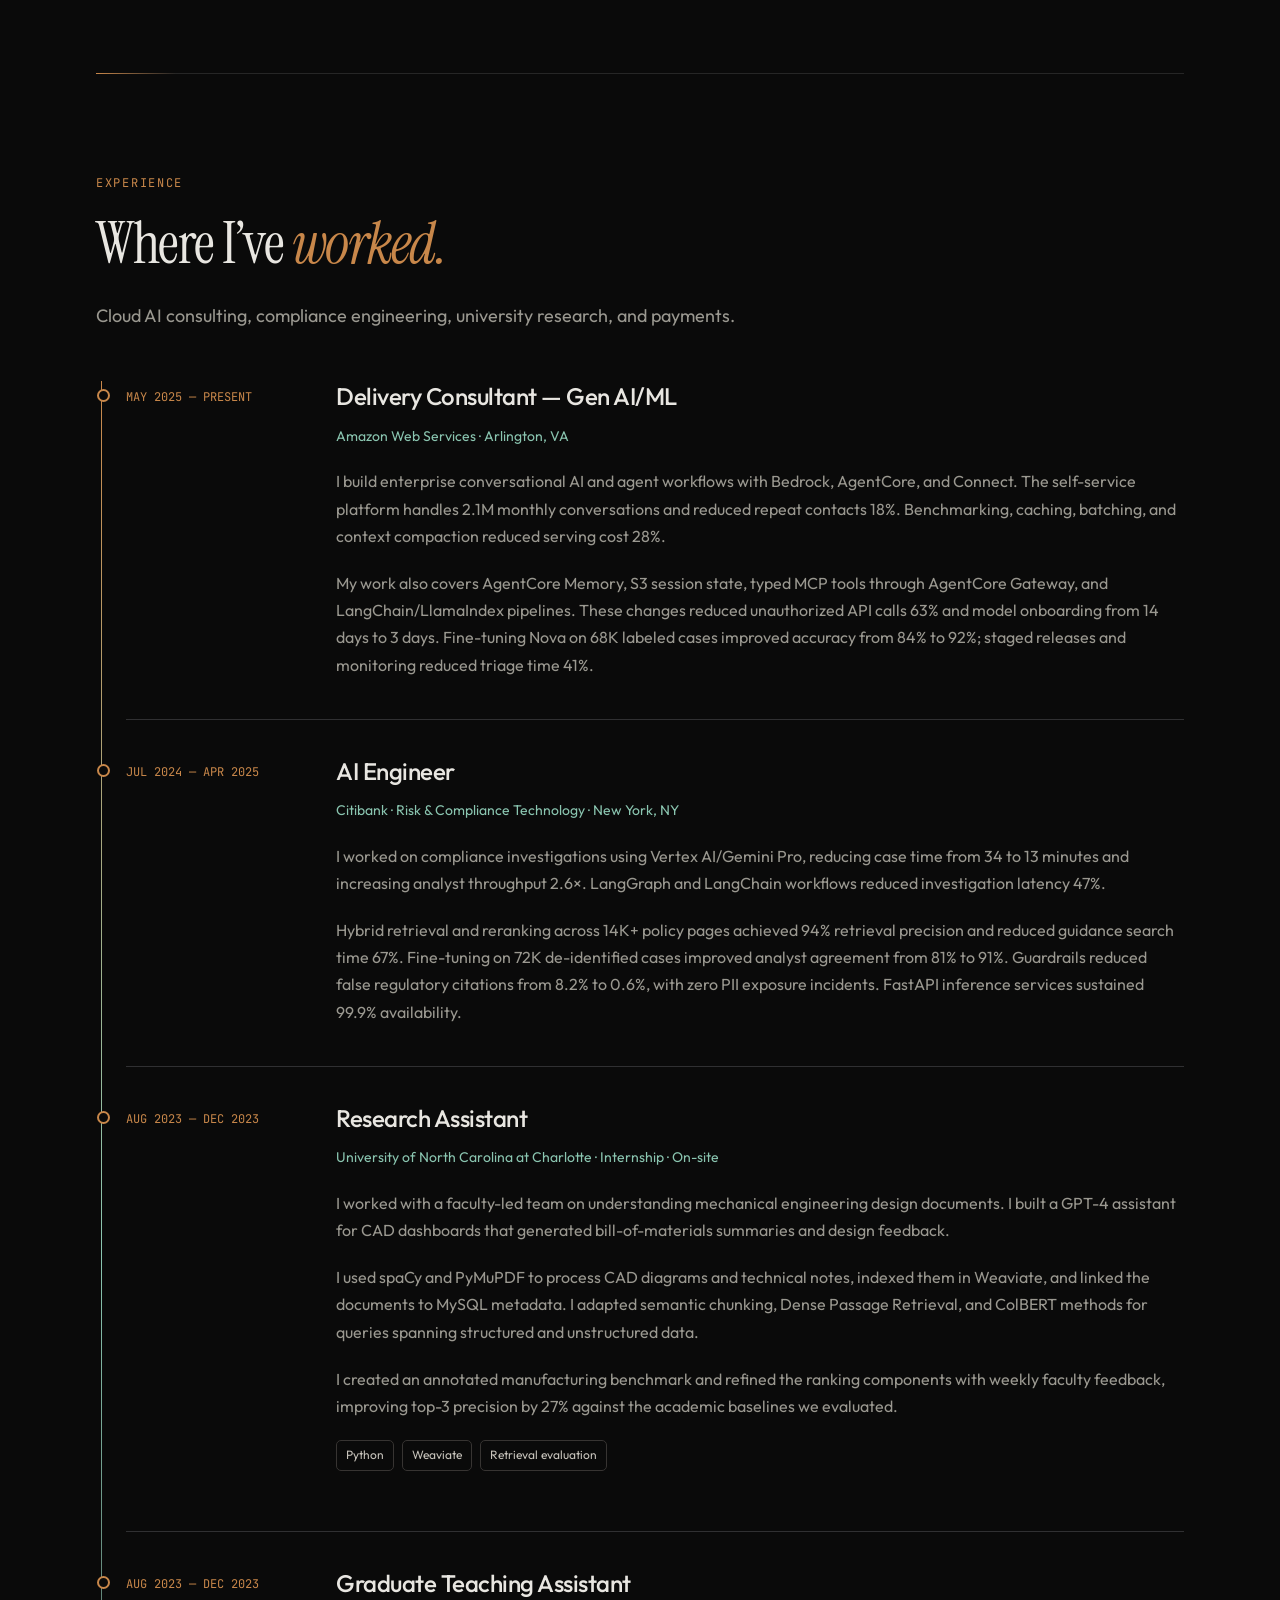
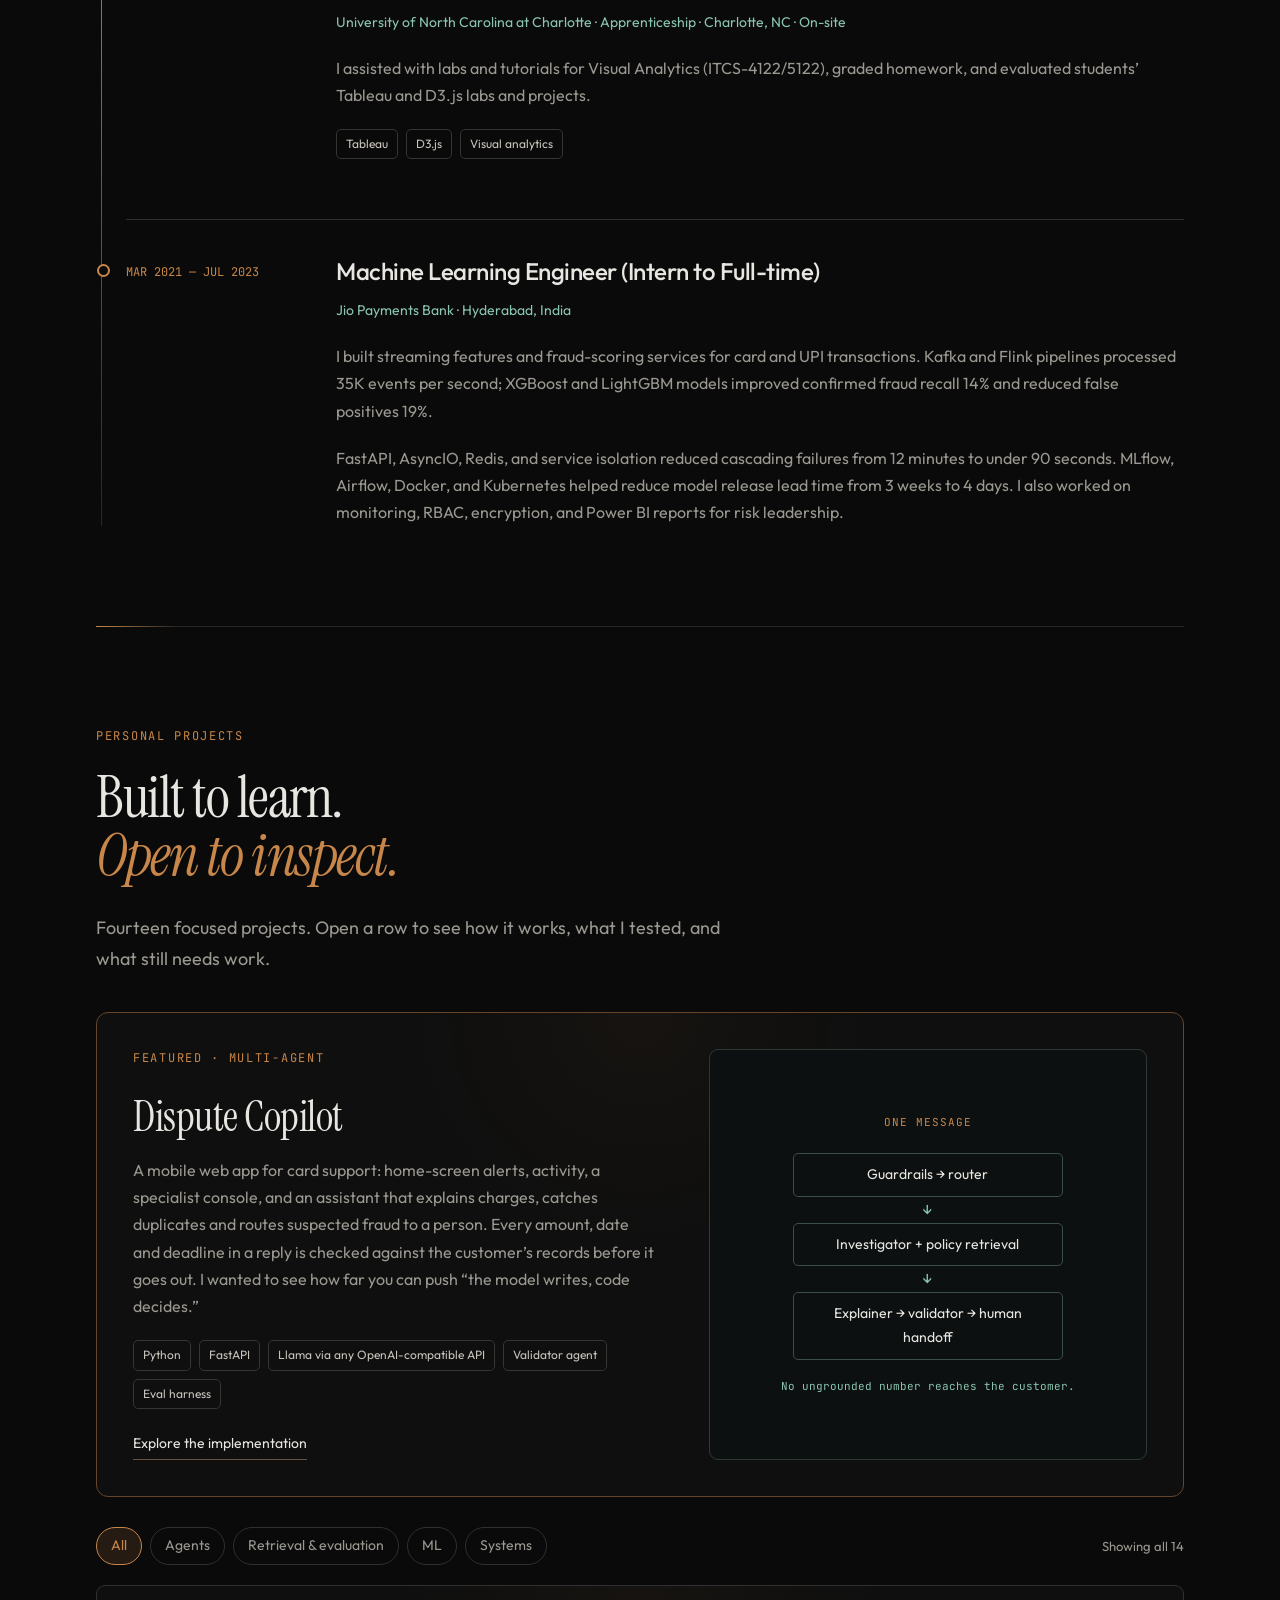
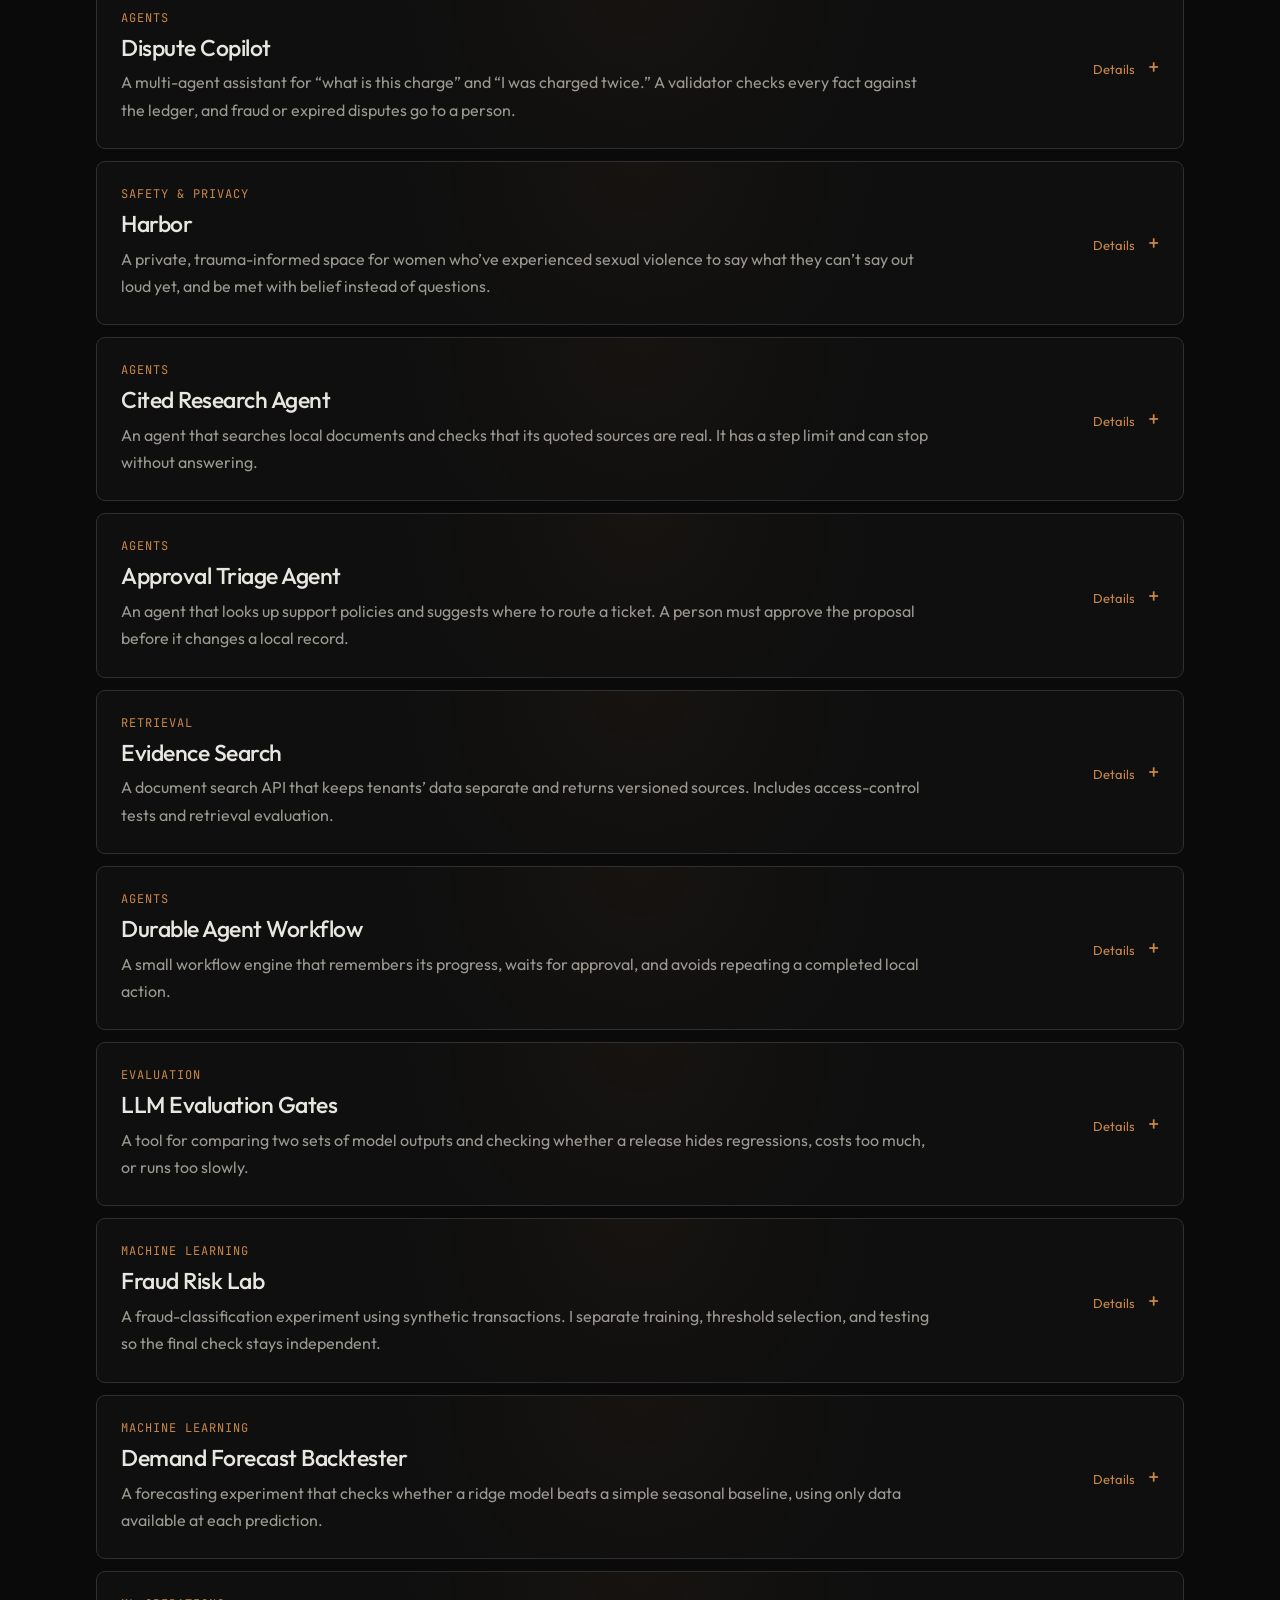
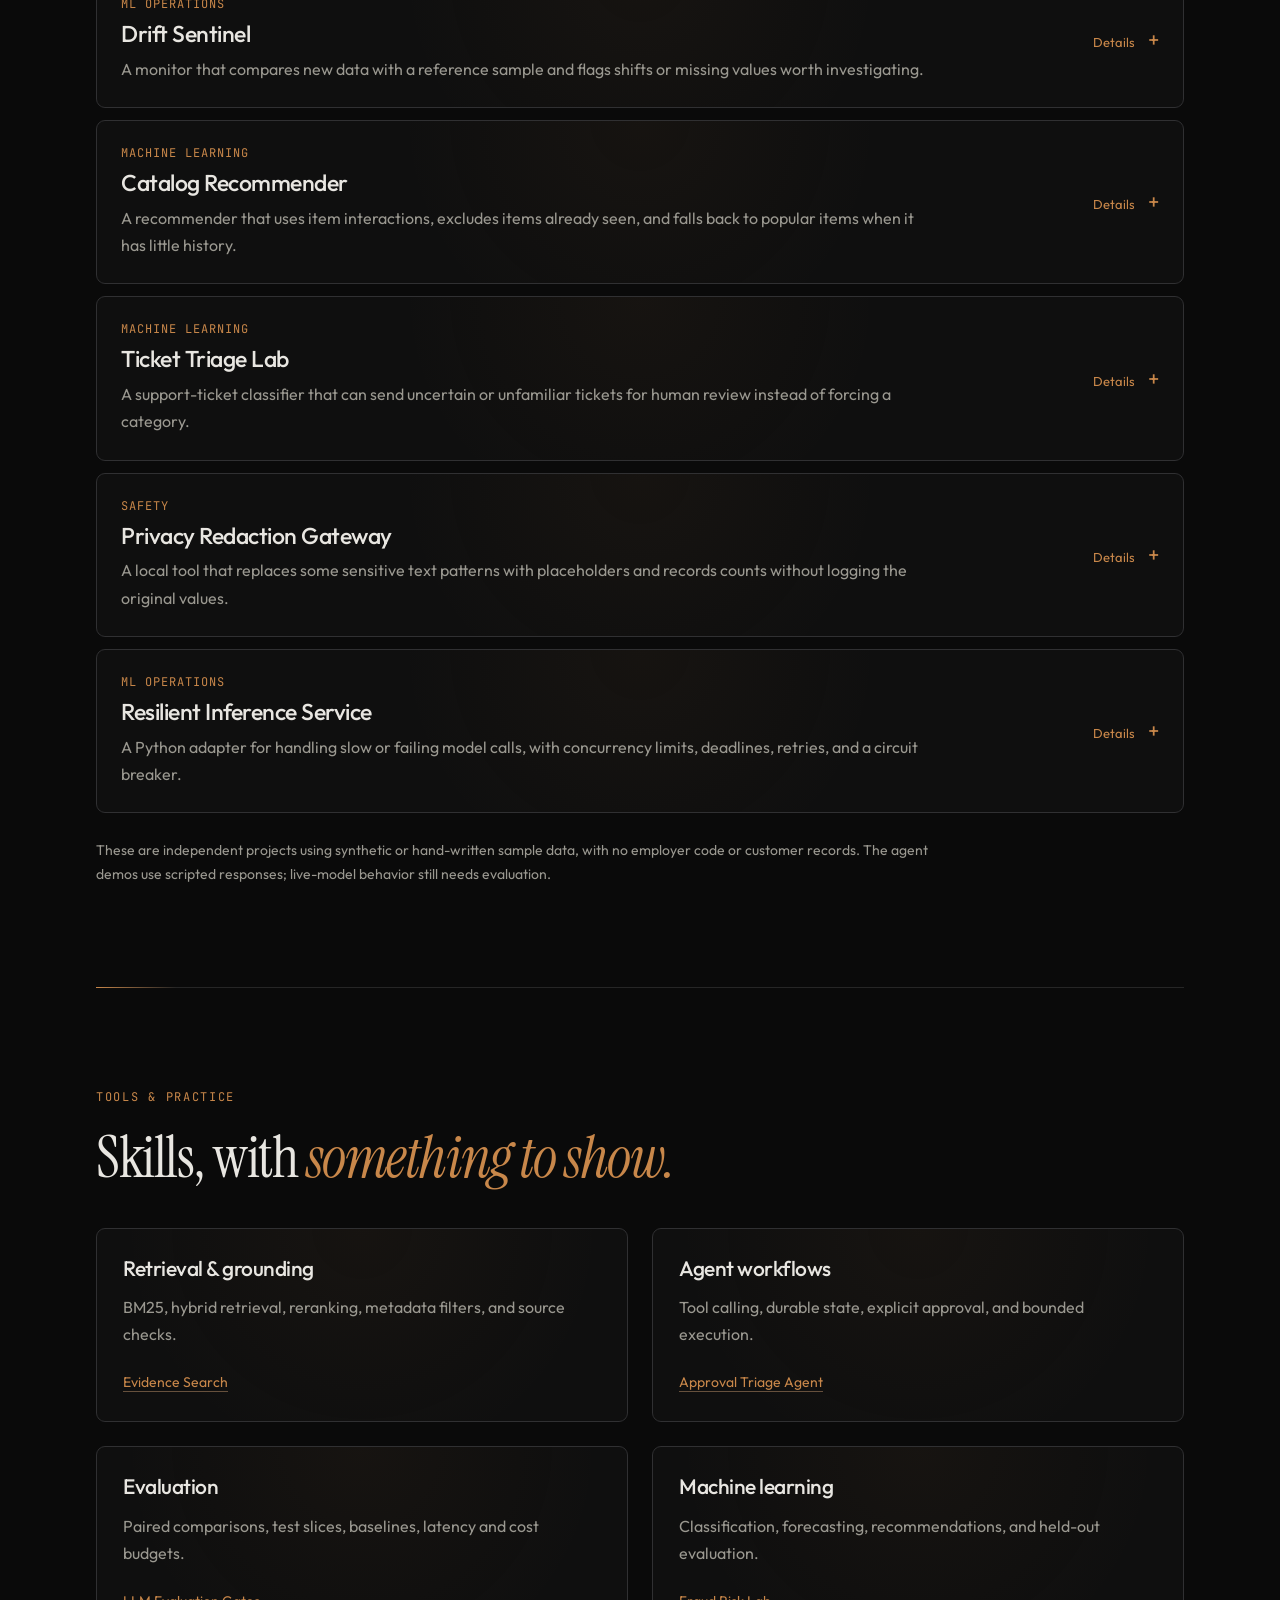
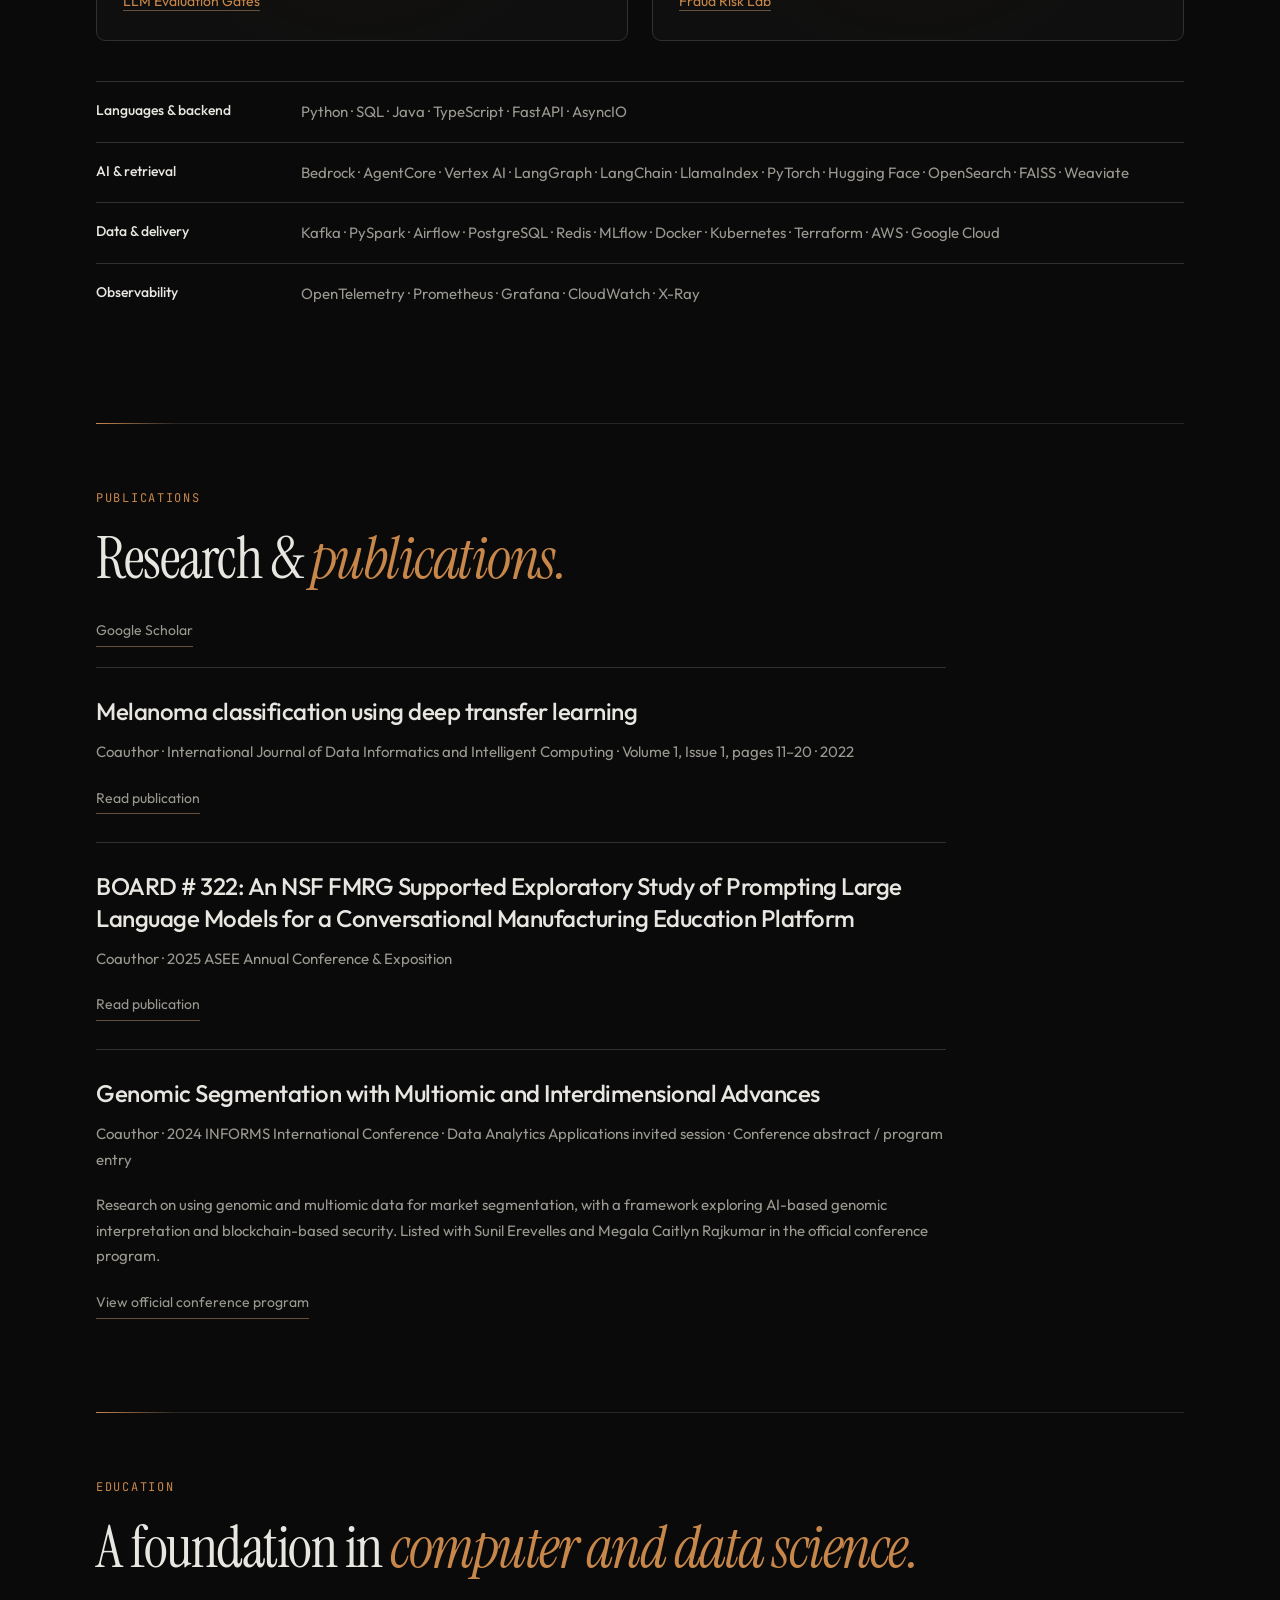
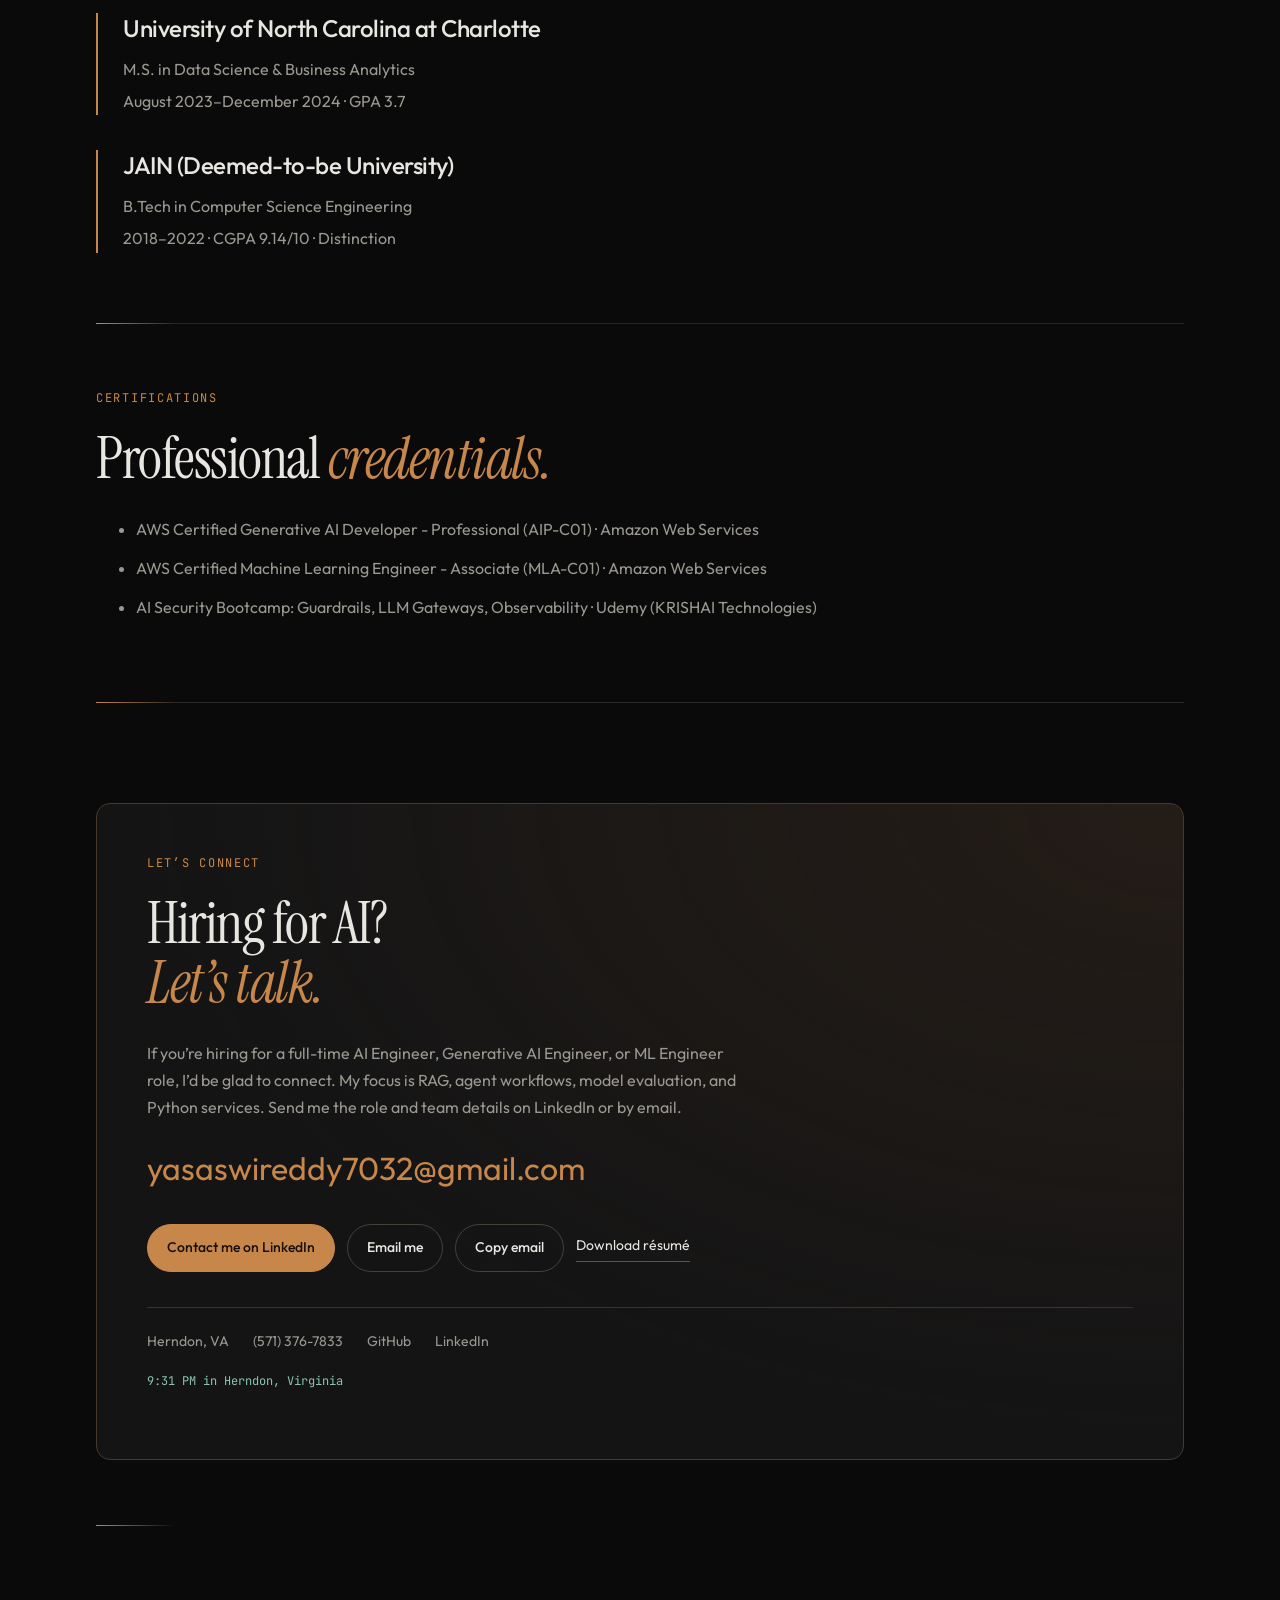
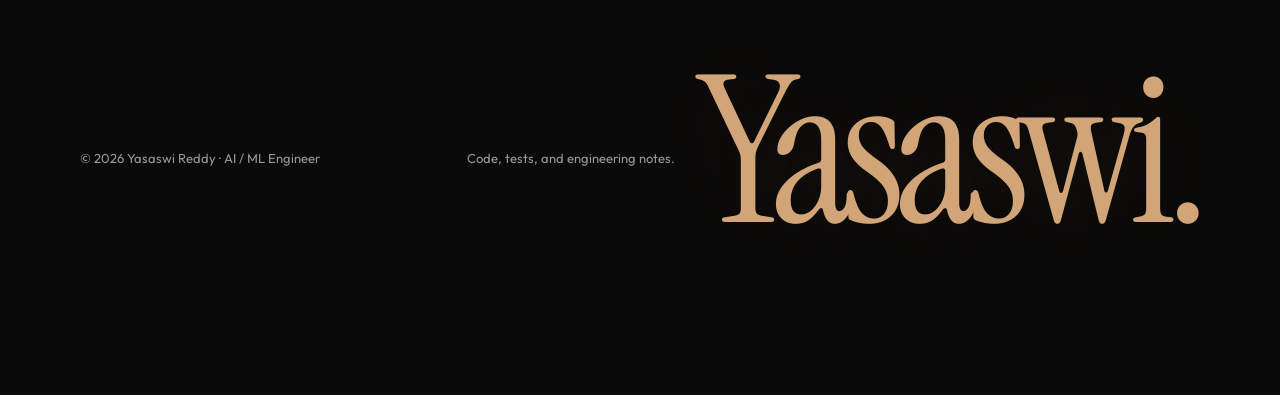
==== commit 0d1f1e43: "Add B.Tech; certifications: AWS ML Engineer Associate and AI Security Bootcamp Co-Authored-By: Claud" ====
--- a/index.html
+++ b/index.html
@@ -9,6 +9,6 @@
 <section id="work" class="section wrap"><p class="eyebrow">PERSONAL PROJECTS</p><h2>Built to learn.<br><em>Open to inspect.</em></h2><p class="section-intro">Fourteen focused projects. Open a row to see how it works, what I tested, and what still needs work.</p><div class="featured"><div><p class="eyebrow">FEATURED · MULTI-AGENT</p><h3>Dispute Copilot</h3><p>A mobile web app for card support: home-screen alerts, activity, a specialist console, and an assistant that explains charges, catches duplicates and routes suspected fraud to a person. Every amount, date and deadline in a reply is checked against the customer&#8217;s records before it goes out. I wanted to see how far you can push “the model writes, code decides.”</p><div class="tags"><span>Python</span><span>FastAPI</span><span>Llama via any OpenAI-compatible API</span><span>Validator agent</span><span>Eval harness</span></div><a class="text-link" href="dispute-copilot.html">Explore the implementation</a></div><div class="pipeline" aria-label="Dispute Copilot architecture"><span class="eyebrow">ONE MESSAGE</span><div>Guardrails → router</div><span aria-hidden="true">↓</span><div>Investigator + policy retrieval</div><span aria-hidden="true">↓</span><div>Explainer → validator → human handoff</div><p>No ungrounded number reaches the customer.</p></div></div>
 <div class="project-toolbar"><div class="filters" role="group" aria-label="Filter projects" hidden><button class="active" data-filter="All" aria-pressed="true">All</button><button data-filter="Agents" aria-pressed="false">Agents</button><button data-filter="Retrieval &amp; evaluation" aria-pressed="false">Retrieval &amp; evaluation</button><button data-filter="ML" aria-pressed="false">ML</button><button data-filter="Systems" aria-pressed="false">Systems</button></div><p id="project-count" aria-live="polite">Showing all 14</p></div><div id="projects-grid"><article class="project" id="p-dispute-copilot" data-category="Agents"><details><summary><span class="project-category">Agents</span><h3>Dispute Copilot</h3><span class="project-summary">A multi-agent assistant for “what is this charge” and “I was charged twice.” A validator checks every fact against the ledger, and fraud or expired disputes go to a person.</span><span class="detail-label">Details <span aria-hidden="true">+</span></span></summary><div class="project-body"><img class="project-cover" src="og/dispute-copilot-v2.png" alt="Dispute Copilot home screen and chat" loading="lazy" width="1200" height="627"><h4>How it works</h4><p>Guardrails → router (LLM with rule fallback) → investigator (duplicate, subscription, fraud signals, notice deadline) → Reg Z / Reg E retrieval → explainer returns claims that cite evidence → deterministic validator → one retry, then rules, then a human. Disputes are drafted only after the customer confirms and are approved by a reviewer against a payload hash.</p><h4>Scope &amp; limitations</h4><p>58 tests pass. On 136 templated cases the rule-based mode passes all of them; on 25 hand-written messy messages it passes 44%, which is the gap the model router is meant to close. Model-backed numbers are not published yet. Synthetic data only; the fraud score is hand-weighted, not trained; policy text is my own summary, not legal guidance.</p><div class="actions"><a class="button secondary" href="dispute-copilot.html">Code &amp; implementation notes</a><a class="text-link" href="https://github.com/yasaswireddy7032/dispute-copilot/archive/refs/heads/main.zip">Download source</a></div></div></details></article><article class="project" id="p-harbor" data-category="Agents"><details><summary><span class="project-category">Safety &amp; privacy</span><h3>Harbor</h3><span class="project-summary">A private, trauma-informed space for women who&#8217;ve experienced sexual violence to say what they can&#8217;t say out loud yet, and be met with belief instead of questions.</span><span class="detail-label">Details <span aria-hidden="true">+</span></span></summary><div class="project-body"><img class="project-cover" src="og/harbor-v2.png" alt="Harbor home screen and a supportive reply" loading="lazy" width="1200" height="627"><h4>How it works</h4><p>On-device listener: safety checks first (self-harm → 988, danger → 911 and quick exit, recent assault → time-sensitive care, no pressure), then theme-aware replies that never ask why or for details. Tap-to-say feelings, full-screen cards to show a nurse or counselor (read aloud), private journal, grounding, options, real survivor talks, and a safety plan. Anything saved is AES-GCM encrypted with her passcode; strict CSP, no server, no analytics.</p><h4>Scope &amp; limitations</h4><p>14 listener tests cover crisis routing and screen every reply for blaming or doubting language. Rule-based listener by default; an optional on-device model is screened the same way. Not yet reviewed by a rape crisis center, which is the next step before anyone relies on it. US resources only.</p><div class="actions"><a class="button secondary" href="https://yasaswireddy7032.github.io/harbor/">Open the app</a><a class="text-link" href="harbor.html">Code &amp; design notes</a><a class="text-link" href="https://github.com/yasaswireddy7032/harbor/archive/refs/heads/main.zip">Download source</a></div></div></details></article><article class="project" id="p-cited-research-agent" data-category="Agents"><details><summary><span class="project-category">Agents</span><h3>Cited Research Agent</h3><span class="project-summary">An agent that searches local documents and checks that its quoted sources are real. It has a step limit and can stop without answering.</span><span class="detail-label">Details <span aria-hidden="true">+</span></span></summary><div class="project-body"><h4>How it works</h4><p>Question → model decision → validated search/read tools → answer with source quotes and document hashes, or abstention. Python limits steps and rejects unknown tools and unread citations.</p><h4>Scope &amp; limitations</h4><p>Nine local tests and a scripted demo pass. Live-model execution has not been validated. Exact quotes do not establish semantic entailment; lexical search misses paraphrases. No web access or filesystem tool is exposed to the model.</p><div class="actions"><a class="button secondary" href="cited-research-agent.html">Code &amp; implementation notes</a><a class="text-link" href="https://github.com/yasaswireddy7032/cited-research-agent/archive/refs/heads/main.zip">Download source</a></div></div></details></article><article class="project" id="p-approval-triage-agent" data-category="Agents"><details><summary><span class="project-category">Agents</span><h3>Approval Triage Agent</h3><span class="project-summary">An agent that looks up support policies and suggests where to route a ticket. A person must approve the proposal before it changes a local record.</span><span class="detail-label">Details <span aria-hidden="true">+</span></span></summary><div class="project-body"><h4>How it works</h4><p>Ticket → model-selected policy lookup → validated routing proposal → pending SQLite record → human confirmation of the exact proposal → atomic local assignment and audit.</p><h4>Scope &amp; limitations</h4><p>Nine local tests and a scripted demo pass. Optional Ollama adapter; live-model behavior is not yet validated. Approval is a local CLI boundary, not authenticated multi-user authorization. No replies are sent and no external ticket system is modified.</p><div class="actions"><a class="button secondary" href="approval-triage-agent.html">Code &amp; implementation notes</a><a class="text-link" href="https://github.com/yasaswireddy7032/approval-triage-agent/archive/refs/heads/main.zip">Download source</a></div></div></details></article><article class="project" id="p-evidence-search" data-category="Retrieval & evaluation"><details><summary><span class="project-category">Retrieval</span><h3>Evidence Search</h3><span class="project-summary">A document search API that keeps tenants’ data separate and returns versioned sources. Includes access-control tests and retrieval evaluation.</span><span class="detail-label">Details <span aria-hidden="true">+</span></span></summary><div class="project-body"><h4>How it works</h4><p>Server-side bearer identity → reader/writer authorization → SQLite document store → overlapping chunks → tenant-local BM25 → content-versioned evidence. Integration tests cover access isolation, spoofed tenant fields, persistence, deletion, and content-free auditing.</p><h4>Scope &amp; limitations</h4><p>Lexical retrieval misses paraphrases. The API maps server-configured bearer credentials to tenants and roles, but needs production identity, transport security, rate limits, storage bounds, and load testing. It does not call a language model.</p><div class="actions"><a class="button secondary" href="evidence-search.html">Code &amp; implementation notes</a><a class="text-link" href="evidence-search.zip">Download source</a></div></div></details></article><article class="project" id="p-durable-agent-workflow" data-category="Agents"><details><summary><span class="project-category">Agents</span><h3>Durable Agent Workflow</h3><span class="project-summary">A small workflow engine that remembers its progress, waits for approval, and avoids repeating a completed local action.</span><span class="detail-label">Details <span aria-hidden="true">+</span></span></summary><div class="project-body"><h4>How it works</h4><p>Request → idempotency check → pending approval → approved → local tool → completed. SQLite transactions make the state transition and local audit atomic.</p><h4>Scope &amp; limitations</h4><p>This is an agent workflow foundation, not an autonomous LLM agent. No authentication, remote tools, retries, or distributed workers. Approval authority must be enforced by the application. Add an outbox for remote effects; never claim global exactly-once execution.</p><div class="actions"><a class="button secondary" href="durable-agent-workflow.html">Code &amp; implementation notes</a><a class="text-link" href="durable-agent-workflow.zip">Download source</a></div></div></details></article><article class="project" id="p-llm-evaluation-gates" data-category="Retrieval & evaluation"><details><summary><span class="project-category">Evaluation</span><h3>LLM Evaluation Gates</h3><span class="project-summary">A tool for comparing two sets of model outputs and checking whether a release hides regressions, costs too much, or runs too slowly.</span><span class="detail-label">Details <span aria-hidden="true">+</span></span></summary><div class="project-body"><h4>How it works</h4><p>Labeled cases and paired predictions → exact coverage validation → correctness and citation checks → slice metrics → paired bootstrap interval → latency/cost budgets → release decision. A synthetic 18-case fixture demonstrates a refusal regression hidden by aggregate improvement.</p><h4>Scope &amp; limitations</h4><p>Exact-match grading is deliberately narrow. A valid citation ID does not prove factual entailment. The one-case demo is a smoke example, not evidence of model quality. Add blinded human labels, semantic graders, safety slices, and confidence intervals for serious release decisions.</p><div class="actions"><a class="button secondary" href="llm-evaluation-gates.html">Code &amp; implementation notes</a><a class="text-link" href="llm-evaluation-gates.zip">Download source</a></div></div></details></article><article class="project" id="p-fraud-risk-lab" data-category="ML"><details><summary><span class="project-category">Machine learning</span><h3>Fraud Risk Lab</h3><span class="project-summary">A fraud-classification experiment using synthetic transactions. I separate training, threshold selection, and testing so the final check stays independent.</span><span class="detail-label">Details <span aria-hidden="true">+</span></span></summary><div class="project-body"><h4>How it works</h4><p>Seeded synthetic transaction features → sequential train/validation/test split → train-only scaling and logistic regression → validation threshold selection → untouched test report.</p><h4>Scope &amp; limitations</h4><p>Synthetic features and labels cannot establish financial efficacy or fairness. There is no live bank integration or real fraud decisioning. Validate with consented representative data, account-level separation, delayed labels, calibration, subgroup analysis, and human review before any operational use.</p><div class="actions"><a class="button secondary" href="fraud-risk-lab.html">Code &amp; implementation notes</a><a class="text-link" href="fraud-risk-lab.zip">Download source</a></div></div></details></article><article class="project" id="p-demand-forecast-backtester" data-category="ML"><details><summary><span class="project-category">Machine learning</span><h3>Demand Forecast Backtester</h3><span class="project-summary">A forecasting experiment that checks whether a ridge model beats a simple seasonal baseline, using only data available at each prediction.</span><span class="detail-label">Details <span aria-hidden="true">+</span></span></summary><div class="project-body"><h4>How it works</h4><p>Synthetic daily series → past-only lag features → expanding-window refits → one-step predictions → comparison with a seven-day seasonal baseline.</p><h4>Scope &amp; limitations</h4><p>Only one-step univariate forecasting with synthetic weekly seasonality. No promotion signals, hierarchy, prediction intervals, or multi-step planning. Extend with rolling-origin horizon evaluation and real demand data; report when the baseline wins.</p><div class="actions"><a class="button secondary" href="demand-forecast-backtester.html">Code &amp; implementation notes</a><a class="text-link" href="demand-forecast-backtester.zip">Download source</a></div></div></details></article><article class="project" id="p-drift-sentinel" data-category="Systems"><details><summary><span class="project-category">ML operations</span><h3>Drift Sentinel</h3><span class="project-summary">A monitor that compares new data with a reference sample and flags shifts or missing values worth investigating.</span><span class="detail-label">Details <span aria-hidden="true">+</span></span></summary><div class="project-body"><h4>How it works</h4><p>Reference sample → frozen quantile boundaries → smoothed distributions → PSI + missingness → investigation signal. All boundaries and distributions are included in the report for audit.</p><h4>Scope &amp; limitations</h4><p>PSI thresholds are illustrative heuristics, not significance tests. Feature drift is not proof of performance drift. Add minimum sample rules, multiple-feature correction, delayed-label metrics, and alert deduplication before operational monitoring.</p><div class="actions"><a class="button secondary" href="drift-sentinel.html">Code &amp; implementation notes</a><a class="text-link" href="drift-sentinel.zip">Download source</a></div></div></details></article><article class="project" id="p-catalog-recommender" data-category="ML"><details><summary><span class="project-category">Machine learning</span><h3>Catalog Recommender</h3><span class="project-summary">A recommender that uses item interactions, excludes items already seen, and falls back to popular items when it has little history.</span><span class="detail-label">Details <span aria-hidden="true">+</span></span></summary><div class="project-body"><h4>How it works</h4><p>Unique user-item interactions → item co-occurrence cosine → candidate scoring → seen-item exclusion → deterministic ranking. The evaluator rejects overlapping train/holdout interactions.</p><h4>Scope &amp; limitations</h4><p>Tiny hand-authored demo, no production relevance claim. Item similarity is expensive for large catalogs; add sparse matrices or approximate neighbors. Use time-based holdout, cold-start metadata, diversity constraints, and exposure-aware evaluation.</p><div class="actions"><a class="button secondary" href="catalog-recommender.html">Code &amp; implementation notes</a><a class="text-link" href="catalog-recommender.zip">Download source</a></div></div></details></article><article class="project" id="p-ticket-triage-lab" data-category="ML"><details><summary><span class="project-category">Machine learning</span><h3>Ticket Triage Lab</h3><span class="project-summary">A support-ticket classifier that can send uncertain or unfamiliar tickets for human review instead of forcing a category.</span><span class="detail-label">Details <span aria-hidden="true">+</span></span></summary><div class="project-body"><h4>How it works</h4><p>Hand-authored labeled tickets → stratified split → train-only TF-IDF → logistic regression → confidence / vocabulary checks → route or human review.</p><h4>Scope &amp; limitations</h4><p>Tiny dataset and uncalibrated probabilities. Threshold is illustrative and is not selected from a validation set. Add real de-identified tickets, temporal validation, calibration, multilingual testing, label drift monitoring, and escalation cost analysis.</p><div class="actions"><a class="button secondary" href="ticket-triage-lab.html">Code &amp; implementation notes</a><a class="text-link" href="ticket-triage-lab.zip">Download source</a></div></div></details></article><article class="project" id="p-privacy-redaction-gateway" data-category="Systems"><details><summary><span class="project-category">Safety</span><h3>Privacy Redaction Gateway</h3><span class="project-summary">A local tool that replaces some sensitive text patterns with placeholders and records counts without logging the original values.</span><span class="detail-label">Details <span aria-hidden="true">+</span></span></summary><div class="project-body"><h4>How it works</h4><p>Input text → regex candidates → card checksum → overlap resolution → per-request placeholders → counts-only audit. All processing is local.</p><h4>Scope &amp; limitations</h4><p>Pattern matching is incomplete and may produce false positives. It misses names, addresses, non-US phone formats, obfuscation, and context-dependent sensitive information. This is not a compliance guarantee or complete DLP system. Add entity models and adversarial multilingual evaluation.</p><div class="actions"><a class="button secondary" href="privacy-redaction-gateway.html">Code &amp; implementation notes</a><a class="text-link" href="privacy-redaction-gateway.zip">Download source</a></div></div></details></article><article class="project" id="p-resilient-inference-service" data-category="Systems"><details><summary><span class="project-category">ML operations</span><h3>Resilient Inference Service</h3><span class="project-summary">A Python adapter for handling slow or failing model calls, with concurrency limits, deadlines, retries, and a circuit breaker.</span><span class="detail-label">Details <span aria-hidden="true">+</span></span></summary><div class="project-body"><h4>How it works</h4><p>Caller → deadline including queue wait → semaphore → retryable provider call → metrics and circuit state. Python 3.11 structured timeout propagates cancellation.</p><h4>Scope &amp; limitations</h4><p>Adapter library only: no HTTP server, real model provider, or production load test. Circuit state is process-local and cooldown recovery is simplified rather than single-probe half-open. Add shared quotas, randomized backoff, tracing, authenticated endpoints, provider-specific error mapping, and overload tests.</p><div class="actions"><a class="button secondary" href="resilient-inference-service.html">Code &amp; implementation notes</a><a class="text-link" href="resilient-inference-service.zip">Download source</a></div></div></details></article></div><p class="work-note">These are independent projects using synthetic or hand-written sample data, with no employer code or customer records. The agent demos use scripted responses; live-model behavior still needs evaluation.</p></section>
 <section id="skills" class="section wrap"><p class="eyebrow">TOOLS &amp; PRACTICE</p><h2>Skills, with <em>something to show.</em></h2><div class="skill-grid"><article><h3>Retrieval &amp; grounding</h3><p>BM25, hybrid retrieval, reranking, metadata filters, and source checks.</p><a href="evidence-search.html">Evidence Search</a></article><article><h3>Agent workflows</h3><p>Tool calling, durable state, explicit approval, and bounded execution.</p><a href="approval-triage-agent.html">Approval Triage Agent</a></article><article><h3>Evaluation</h3><p>Paired comparisons, test slices, baselines, latency and cost budgets.</p><a href="llm-evaluation-gates.html">LLM Evaluation Gates</a></article><article><h3>Machine learning</h3><p>Classification, forecasting, recommendations, and held-out evaluation.</p><a href="fraud-risk-lab.html">Fraud Risk Lab</a></article></div><div class="tool-rows"><p><strong>Languages &amp; backend</strong>Python · SQL · Java · TypeScript · FastAPI · AsyncIO</p><p><strong>AI &amp; retrieval</strong>Bedrock · AgentCore · Vertex AI · LangGraph · LangChain · LlamaIndex · PyTorch · Hugging Face · OpenSearch · FAISS · Weaviate</p><p><strong>Data &amp; delivery</strong>Kafka · PySpark · Airflow · PostgreSQL · Redis · MLflow · Docker · Kubernetes · Terraform · AWS · Google Cloud</p><p><strong>Observability</strong>OpenTelemetry · Prometheus · Grafana · CloudWatch · X-Ray</p></div></section>
-<div id="background" class="wrap background"><section id="research" class="section publications"><p class="eyebrow">PUBLICATIONS</p><h2>Research &amp; <em>publications.</em></h2><p><a class="text-link" href="https://scholar.google.com/citations?user=On85uBwAAAAJ&amp;hl=en">Google Scholar</a></p><article><h3>Melanoma classification using deep transfer learning</h3><p>Coauthor · International Journal of Data Informatics and Intelligent Computing · Volume 1, Issue 1, pages 11–20 · 2022</p><p><a class="text-link" href="https://doi.org/10.59461/ijdiic.v1i1.8">Read publication</a></p></article><article><h3>BOARD # 322: An NSF FMRG Supported Exploratory Study of Prompting Large Language Models for a Conversational Manufacturing Education Platform</h3><p>Coauthor · 2025 ASEE Annual Conference &amp; Exposition</p><p><a class="text-link" href="https://doi.org/10.18260/1-2--55689">Read publication</a></p></article><article><h3>Genomic Segmentation with Multiomic and Interdimensional Advances</h3><p>Coauthor · 2024 INFORMS International Conference · Data Analytics Applications invited session · Conference abstract / program entry</p><p>Research on using genomic and multiomic data for market segmentation, with a framework exploring AI-based genomic interpretation and blockchain-based security. Listed with Sunil Erevelles and Megala Caitlyn Rajkumar in the official conference program.</p><p><a class="text-link" href="https://info.informs.org/hubfs/Program_Archives/International/2024%20Internatioal.pdf#page=42">View official conference program</a></p></article></section><section class="section"><p class="eyebrow">EDUCATION</p><h2>A foundation in <em>data science.</em></h2><article class="education"><h3>University of North Carolina at Charlotte</h3><p>M.S. in Data Science &amp; Business Analytics</p><p>August 2023–December 2024 · GPA 3.7</p></article></section><section id="learning" class="section"><p class="eyebrow">CERTIFICATIONS</p><h2>Professional <em>credentials.</em></h2><ul><li>AWS Certified Generative AI Developer - Professional (AIP-C01) · Amazon Web Services</li><li>Meta Back-End Developer Professional Certificate · Coursera</li><li>Meta Front-End Developer Professional Certificate · Coursera</li></ul></section></div>
+<div id="background" class="wrap background"><section id="research" class="section publications"><p class="eyebrow">PUBLICATIONS</p><h2>Research &amp; <em>publications.</em></h2><p><a class="text-link" href="https://scholar.google.com/citations?user=On85uBwAAAAJ&amp;hl=en">Google Scholar</a></p><article><h3>Melanoma classification using deep transfer learning</h3><p>Coauthor · International Journal of Data Informatics and Intelligent Computing · Volume 1, Issue 1, pages 11–20 · 2022</p><p><a class="text-link" href="https://doi.org/10.59461/ijdiic.v1i1.8">Read publication</a></p></article><article><h3>BOARD # 322: An NSF FMRG Supported Exploratory Study of Prompting Large Language Models for a Conversational Manufacturing Education Platform</h3><p>Coauthor · 2025 ASEE Annual Conference &amp; Exposition</p><p><a class="text-link" href="https://doi.org/10.18260/1-2--55689">Read publication</a></p></article><article><h3>Genomic Segmentation with Multiomic and Interdimensional Advances</h3><p>Coauthor · 2024 INFORMS International Conference · Data Analytics Applications invited session · Conference abstract / program entry</p><p>Research on using genomic and multiomic data for market segmentation, with a framework exploring AI-based genomic interpretation and blockchain-based security. Listed with Sunil Erevelles and Megala Caitlyn Rajkumar in the official conference program.</p><p><a class="text-link" href="https://info.informs.org/hubfs/Program_Archives/International/2024%20Internatioal.pdf#page=42">View official conference program</a></p></article></section><section class="section"><p class="eyebrow">EDUCATION</p><h2>A foundation in <em>computer and data science.</em></h2><article class="education"><h3>University of North Carolina at Charlotte</h3><p>M.S. in Data Science &amp; Business Analytics</p><p>August 2023–December 2024 · GPA 3.7</p></article><article class="education"><h3>JAIN (Deemed-to-be University)</h3><p>B.Tech in Computer Science Engineering</p><p>2018–2022 · CGPA 9.14/10 · Distinction</p></article></section><section id="learning" class="section"><p class="eyebrow">CERTIFICATIONS</p><h2>Professional <em>credentials.</em></h2><ul><li>AWS Certified Generative AI Developer - Professional (AIP-C01) · Amazon Web Services</li><li>AWS Certified Machine Learning Engineer - Associate (MLA-C01) · Amazon Web Services</li><li>AI Security Bootcamp: Guardrails, LLM Gateways, Observability · Udemy (KRISHAI Technologies)</li></ul></section></div>
 <section id="contact" class="section wrap"><div class="contact-panel"><p class="eyebrow">LET’S CONNECT</p><h2>Hiring for AI?<br><em>Let’s talk.</em></h2><p>If you’re hiring for a full-time AI Engineer, Generative AI Engineer, or ML Engineer role, I’d be glad to connect. My focus is RAG, agent workflows, model evaluation, and Python services. Send me the role and team details on LinkedIn or by email.</p><a class="contact-email" href="mailto:yasaswireddy7032@gmail.com">yasaswireddy7032@gmail.com</a><div class="actions"><a class="button" href="https://www.linkedin.com/in/yasaswireddy/">Contact me on LinkedIn</a><a class="button secondary" href="mailto:yasaswireddy7032@gmail.com">Email me</a><button class="button secondary" id="copy-email" hidden>Copy email</button><a class="text-link" href="Yasaswi-Bhumireddy-AI-Engineer.pdf">Download résumé</a></div><p id="copy-status" role="status"></p><div class="contact-meta"><span>Herndon, VA</span><a href="tel:+15713767833">(571) 376-7833</a><a href="https://github.com/yasaswireddy7032">GitHub</a><a href="https://www.linkedin.com/in/yasaswireddy/">LinkedIn</a></div></div></section></main><footer class="closing"><canvas class="horizon" id="horizon" aria-hidden="true"></canvas><div class="footer-inner"><span>© 2026 Yasaswi Reddy · AI / ML Engineer</span><span>Code, tests, and engineering notes.</span></div><div class="footer-name" aria-hidden="true">Yasaswi.</div></footer><a class="back-top" href="#home" hidden>Back to top</a>
 <dialog id="search-dialog" aria-labelledby="search-title"><div class="search-header"><h2 id="search-title">Find a project or section</h2><button id="close-search" aria-label="Close search">Close</button></div><label for="site-search">Search by name, tool, or topic</label><input type="search" id="site-search" placeholder="Try retrieval, agents, or research" autocomplete="off"><div id="search-results" aria-live="polite"></div><p class="search-hint">Tab to a result, Enter to open · Esc to close</p></dialog></body></html>
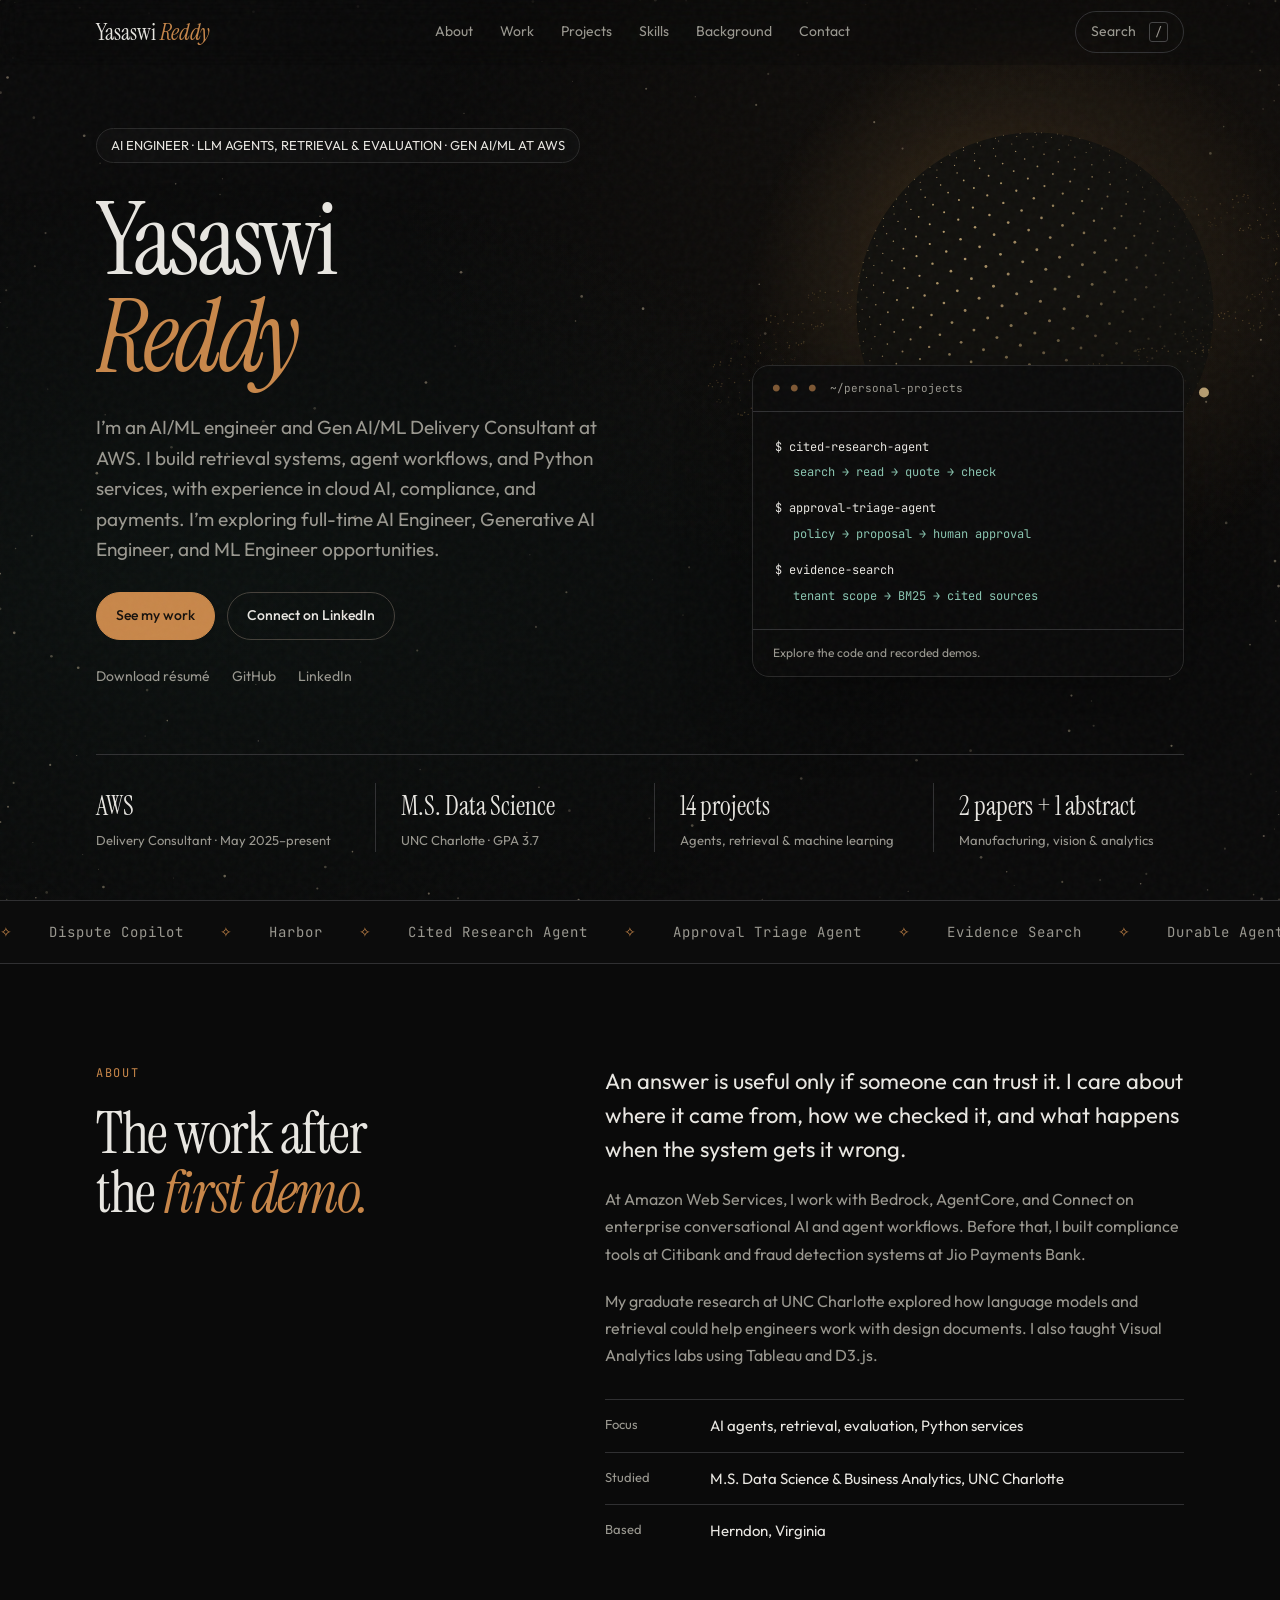
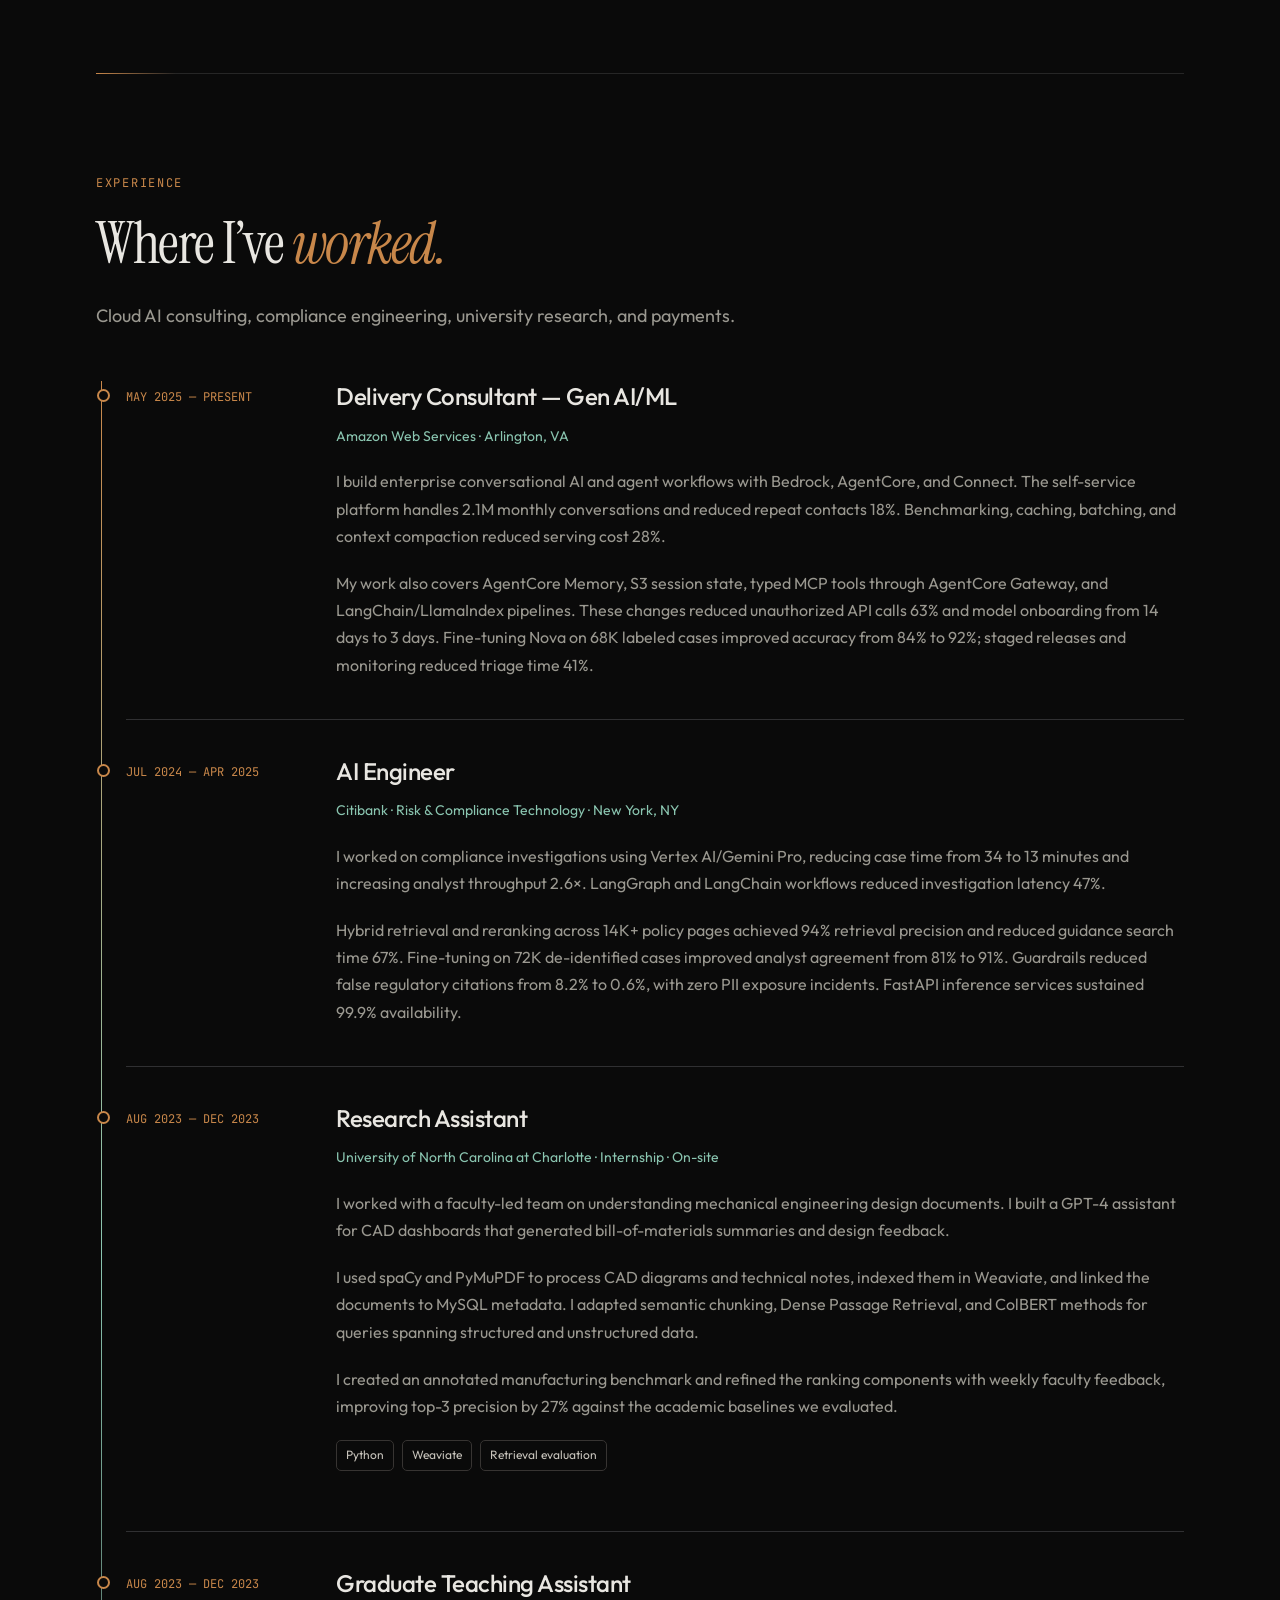
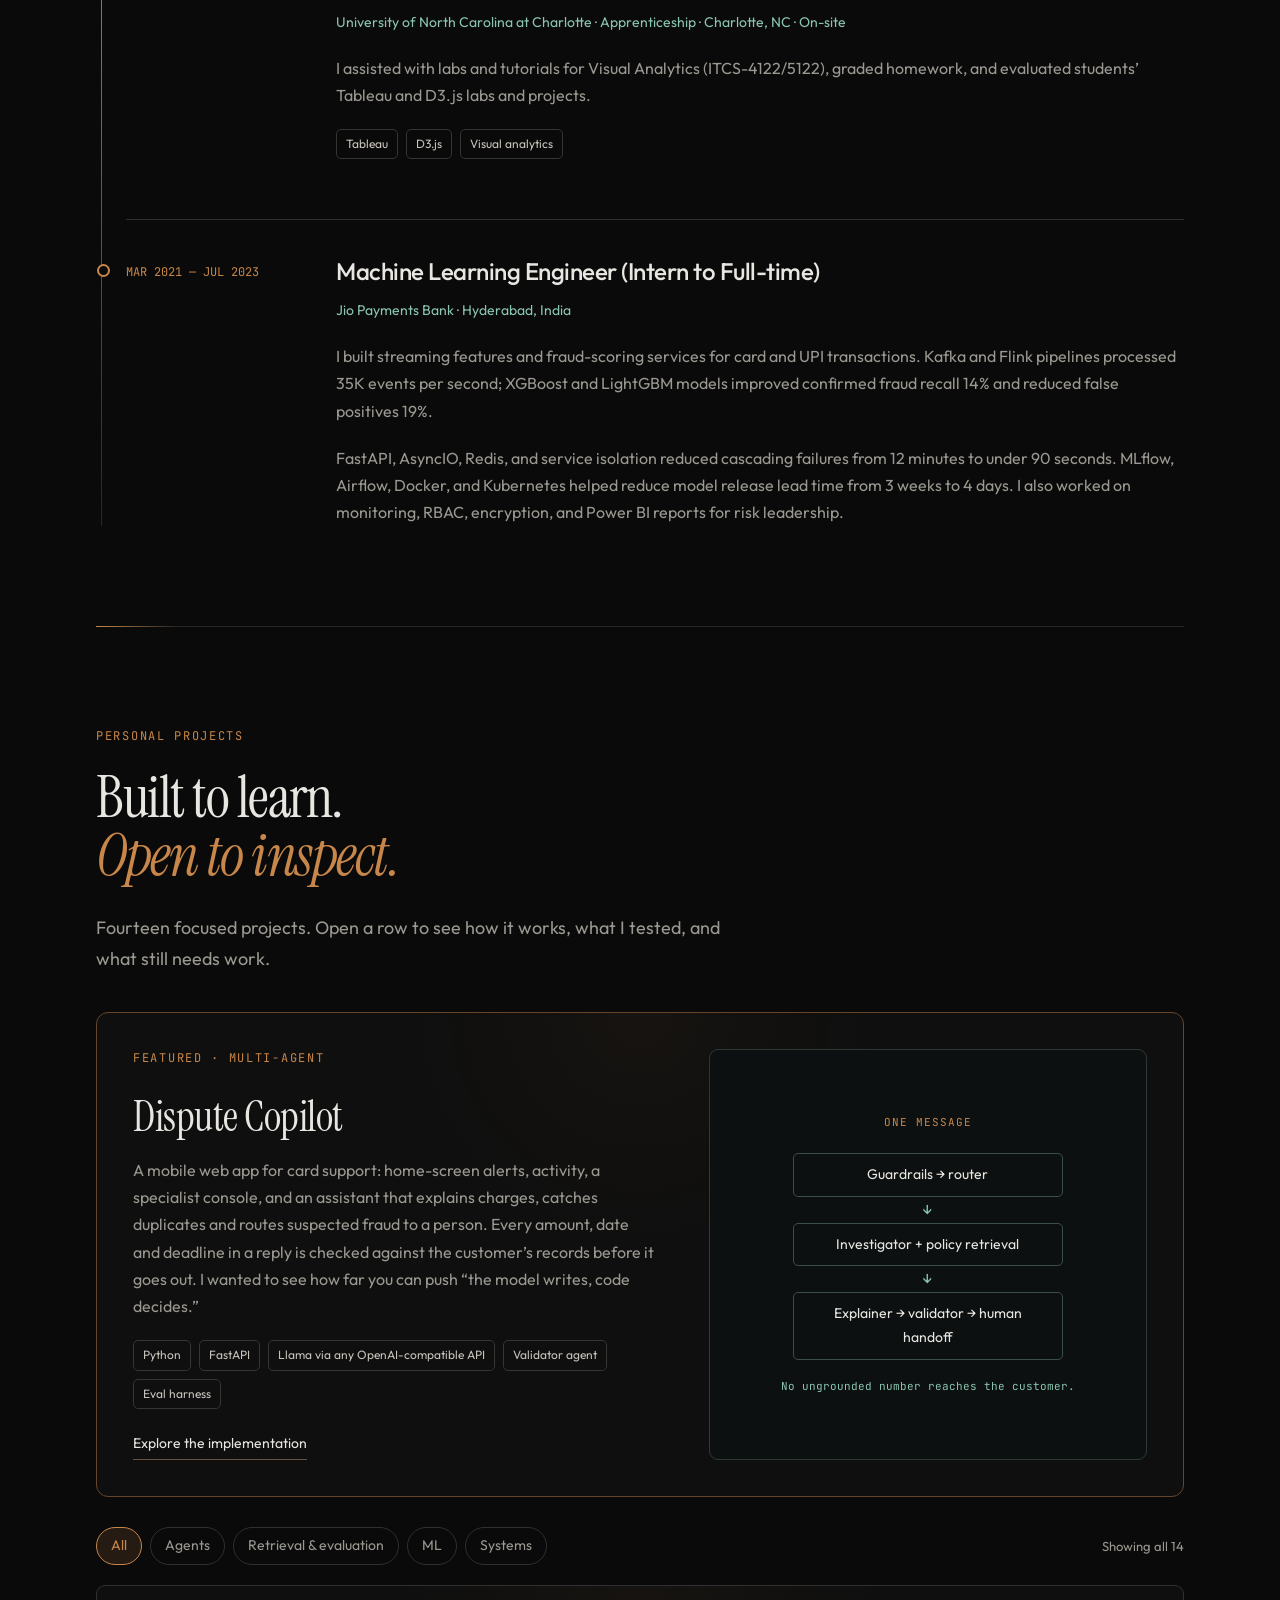
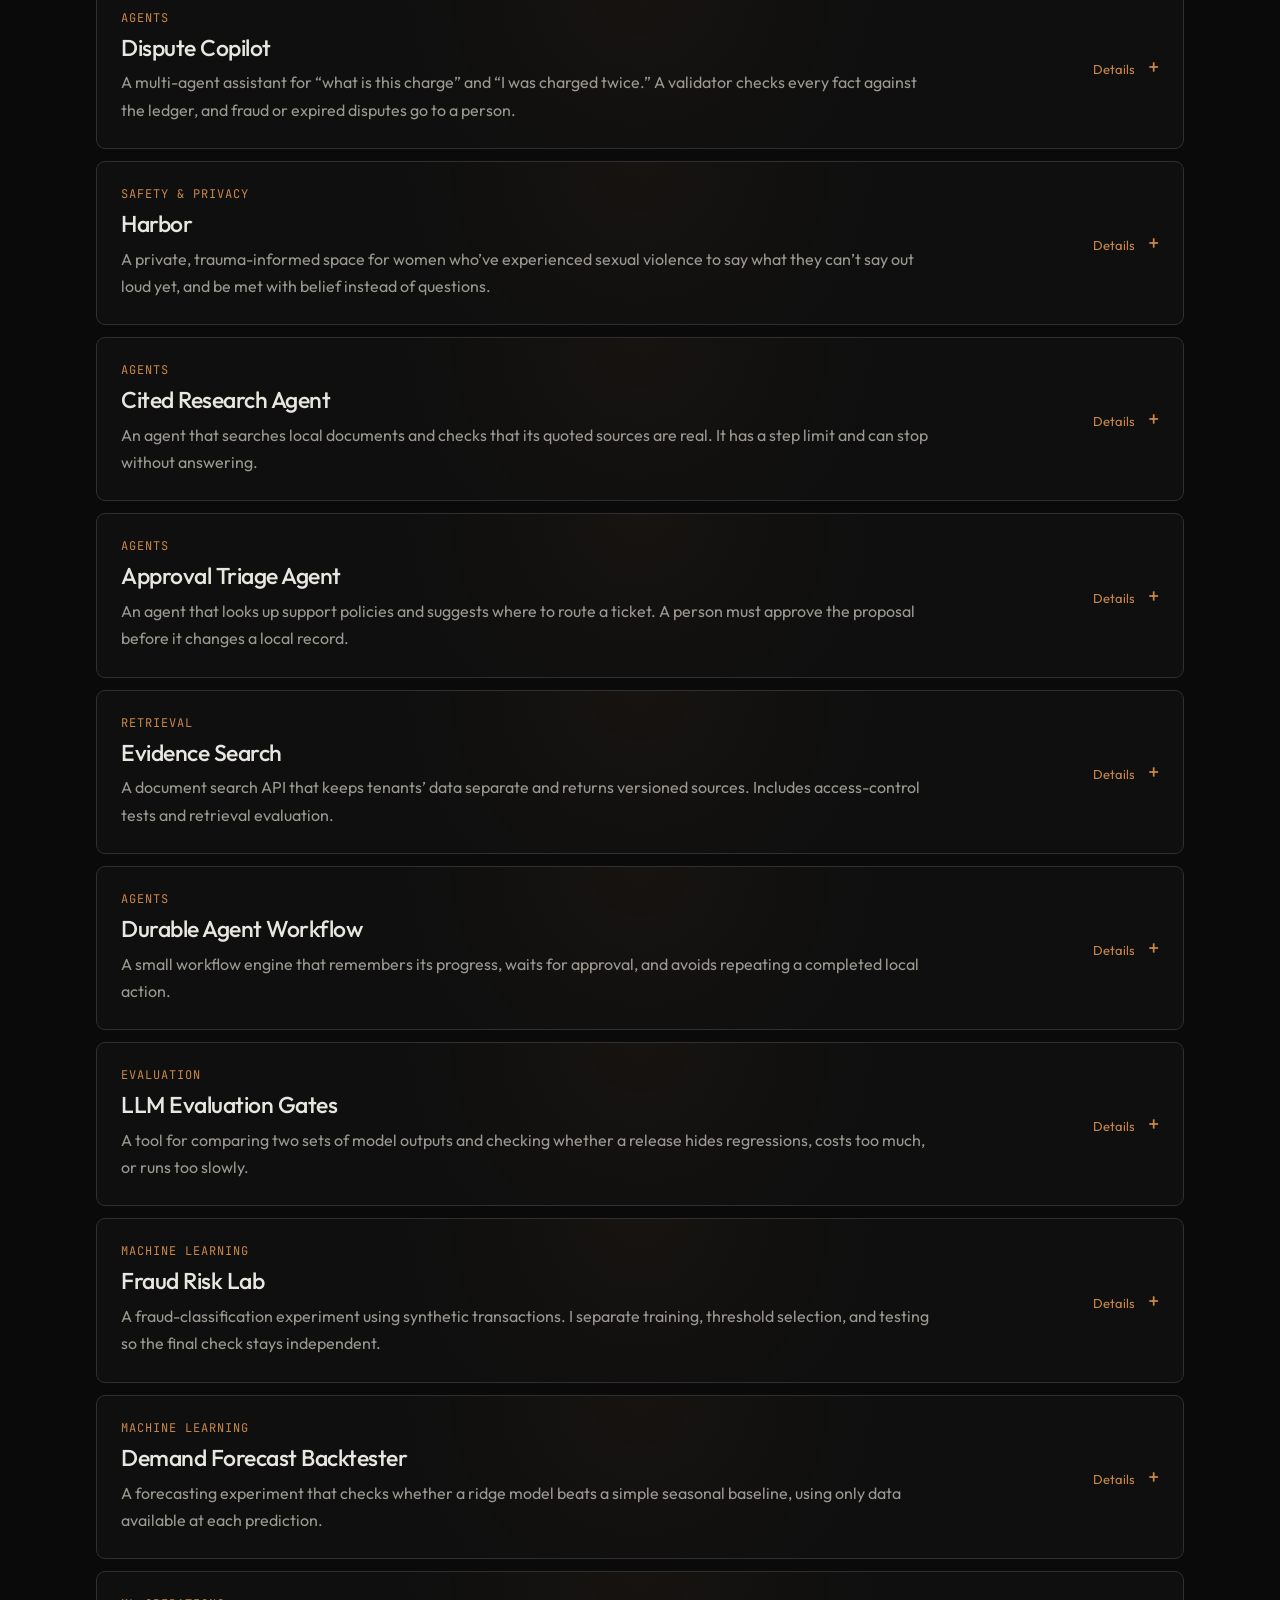
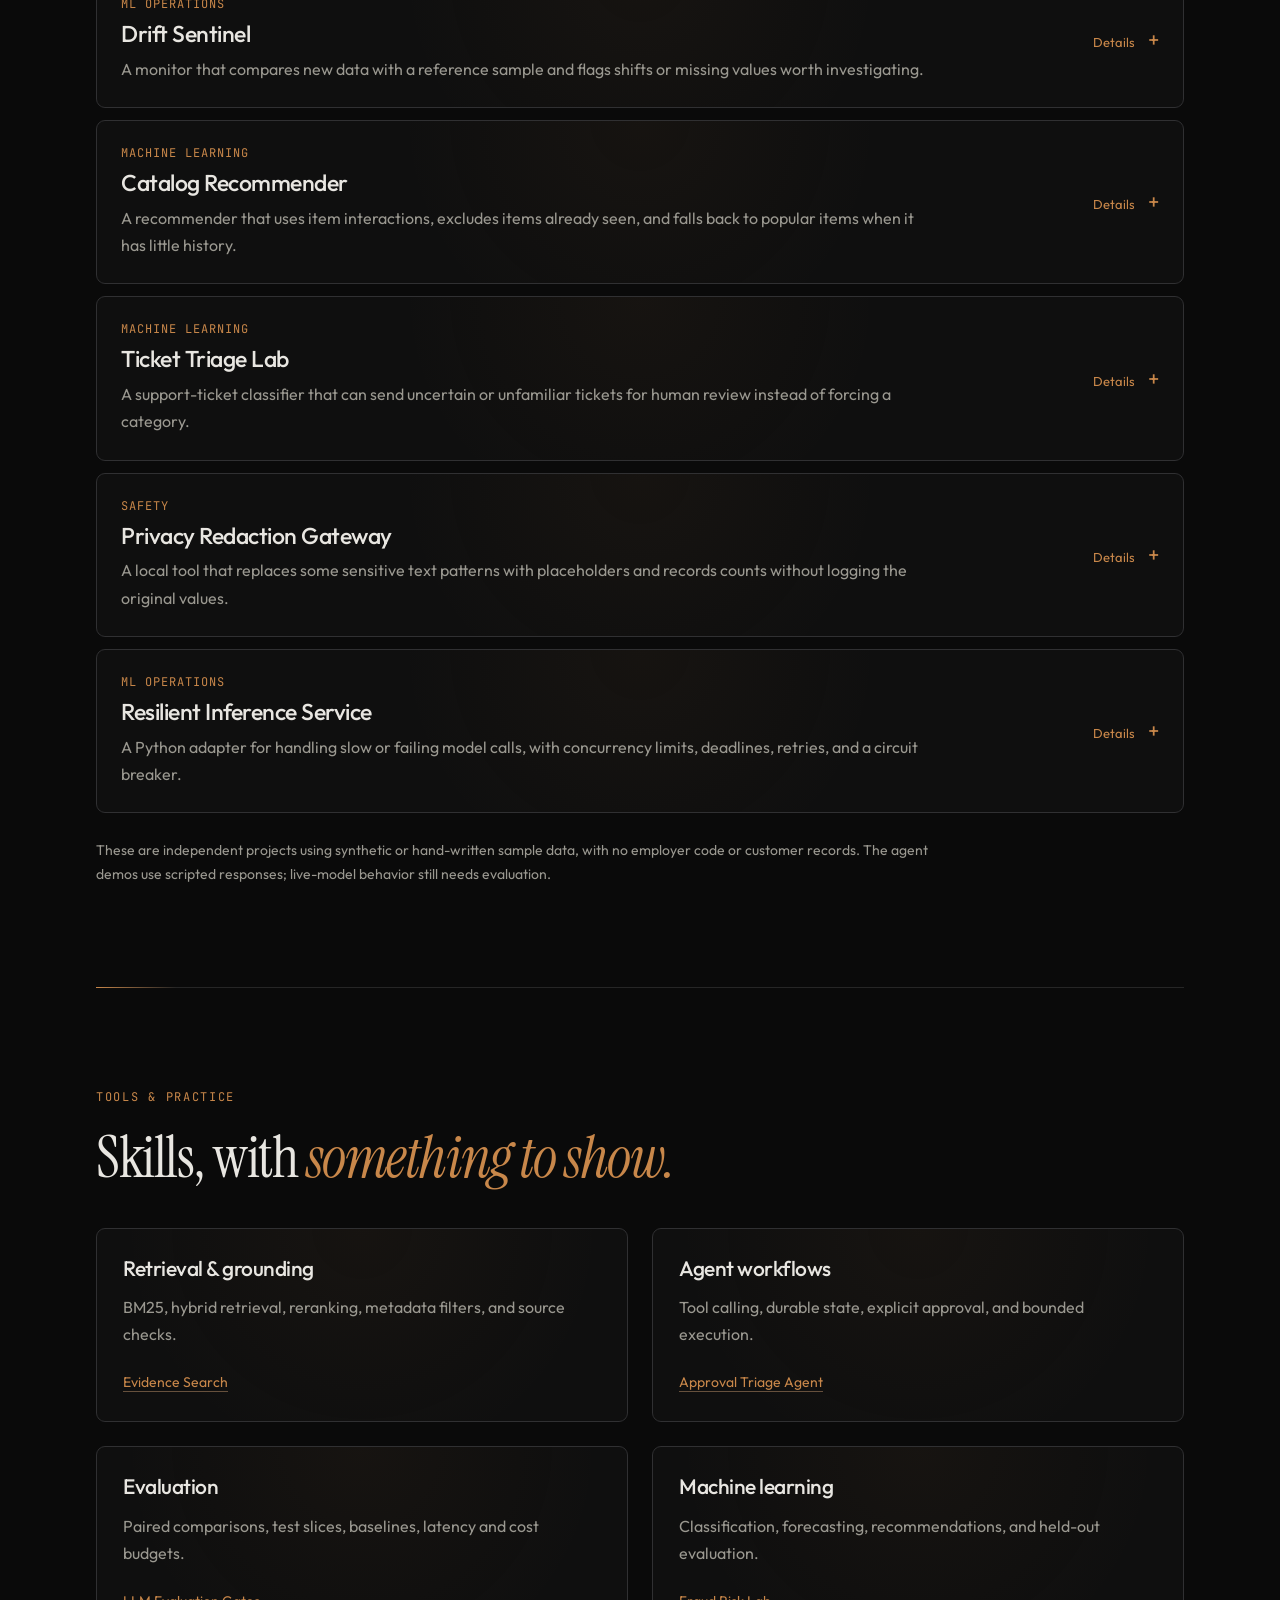
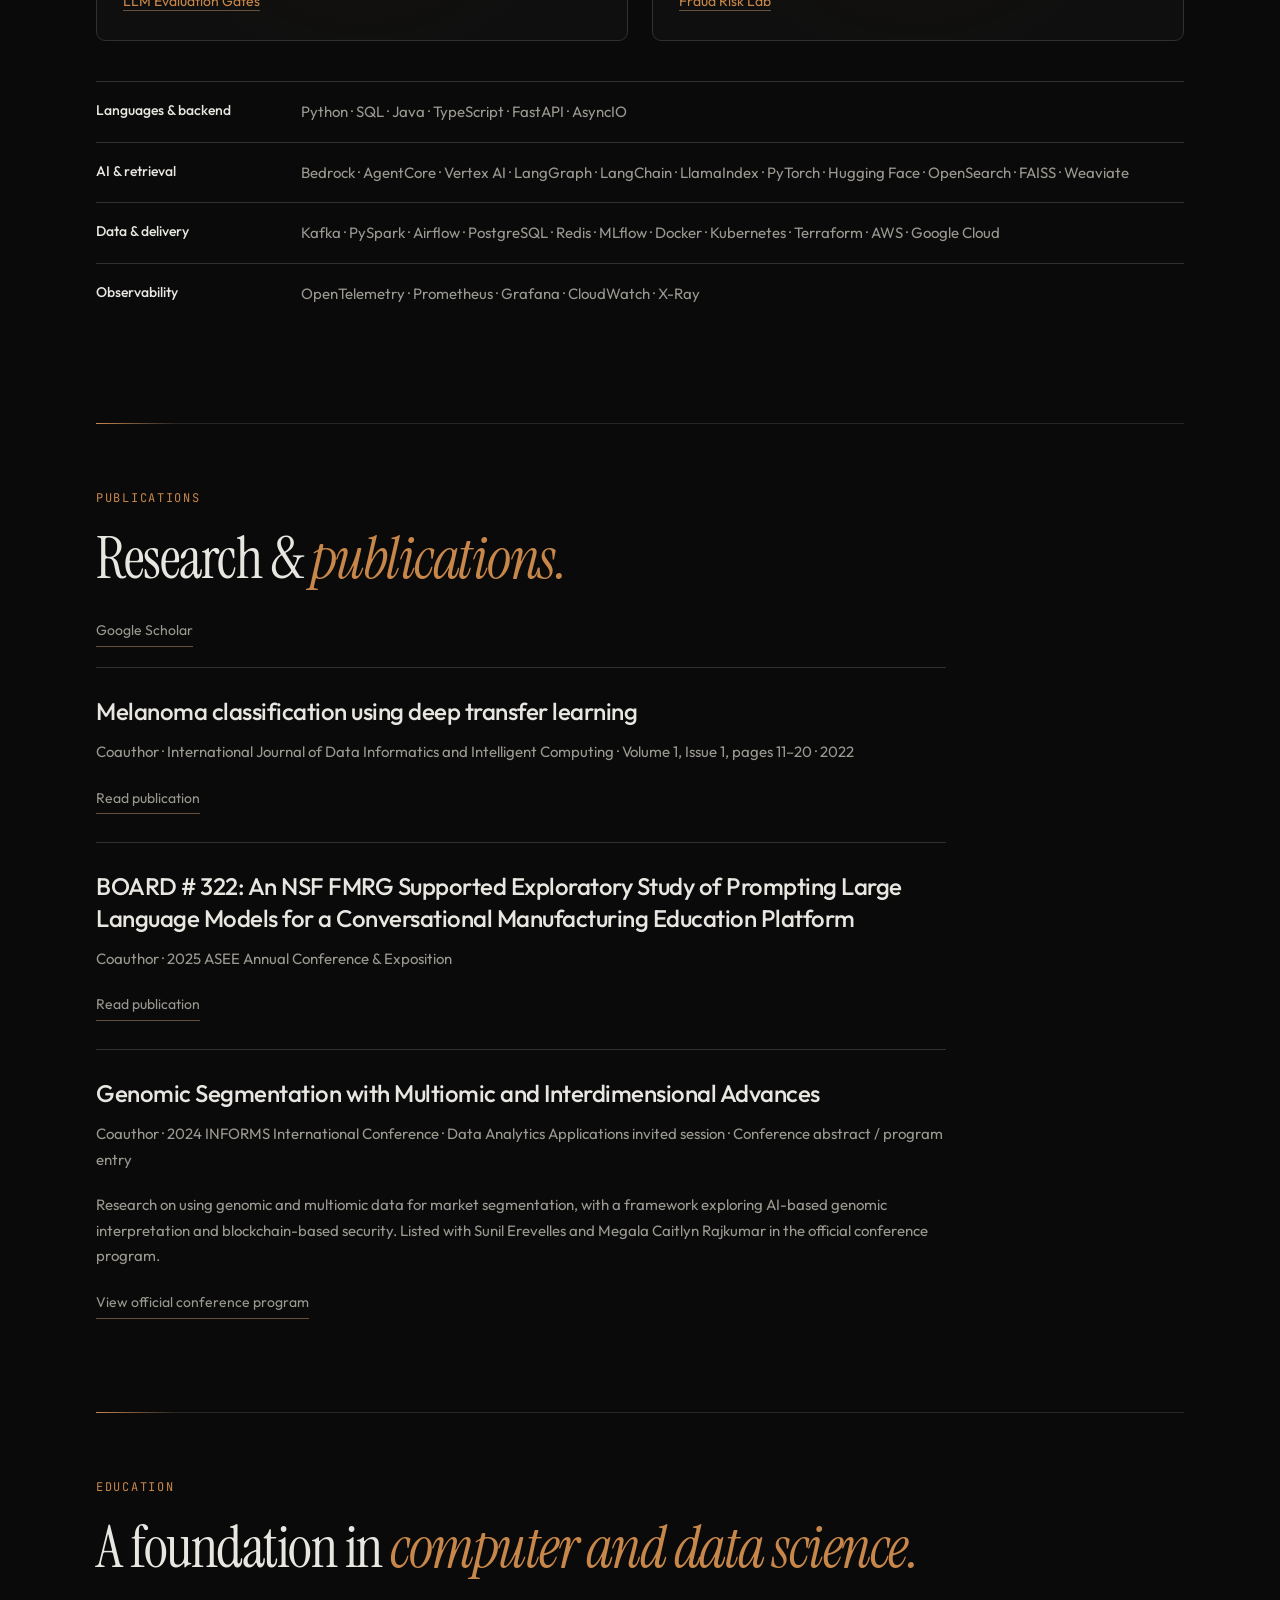
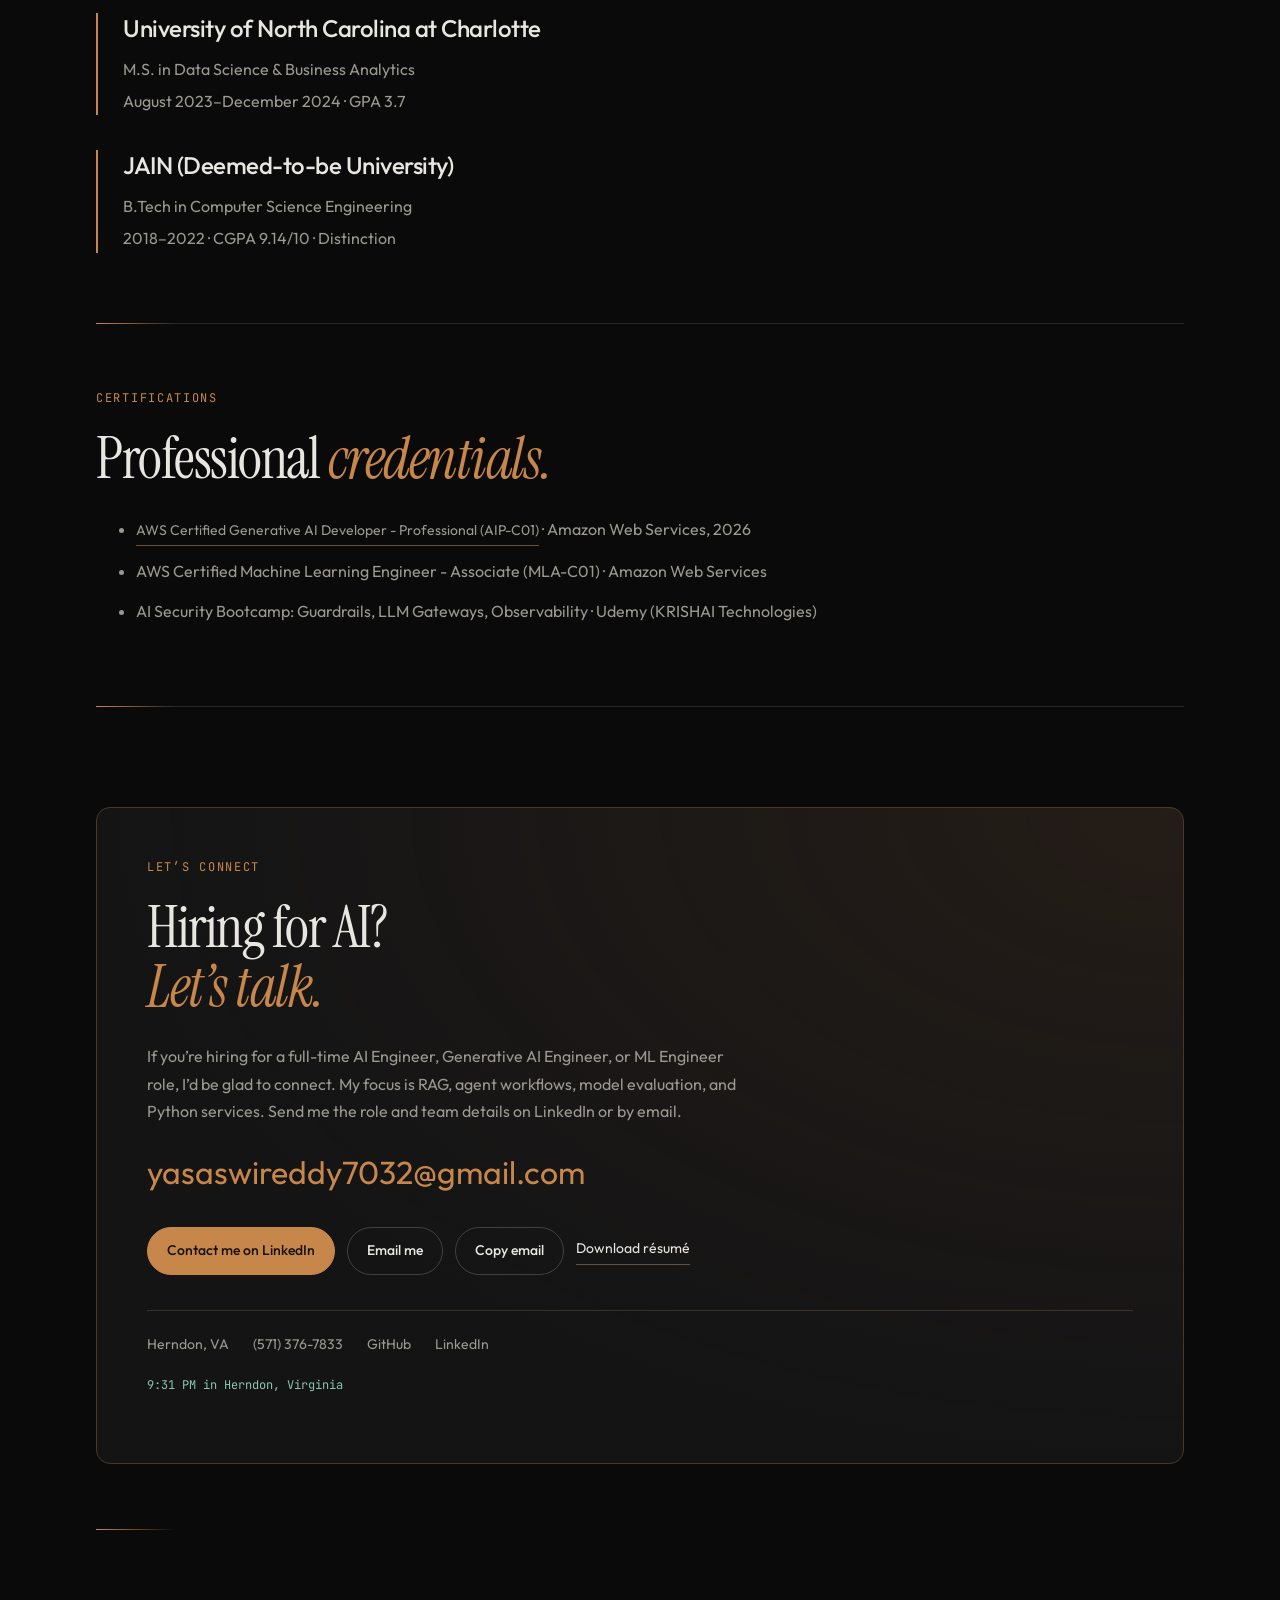
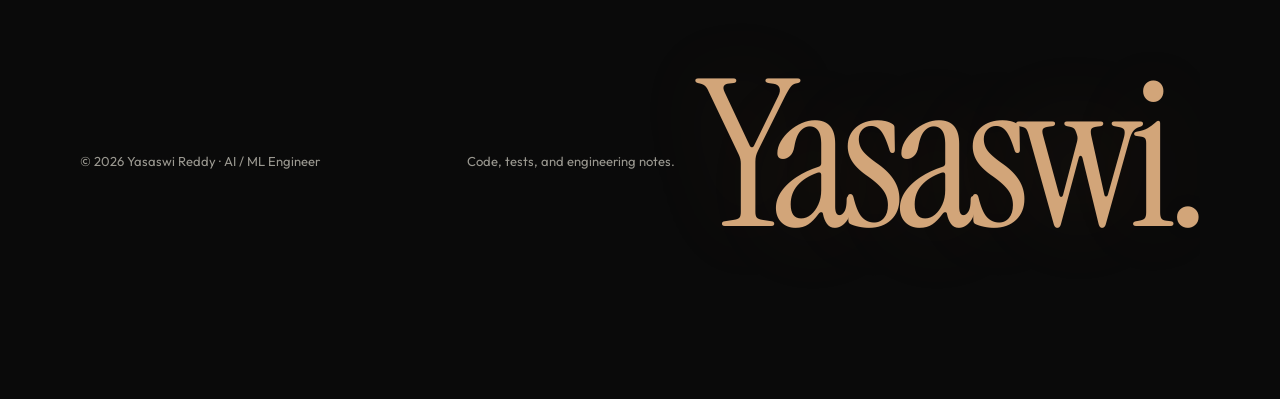
==== commit df10de77: "Link AWS Generative AI Developer certification to Credly Co-Authored-By: Claude Opus 5.5 <noreply@an" ====
--- a/index.html
+++ b/index.html
@@ -9,6 +9,6 @@
 <section id="work" class="section wrap"><p class="eyebrow">PERSONAL PROJECTS</p><h2>Built to learn.<br><em>Open to inspect.</em></h2><p class="section-intro">Fourteen focused projects. Open a row to see how it works, what I tested, and what still needs work.</p><div class="featured"><div><p class="eyebrow">FEATURED · MULTI-AGENT</p><h3>Dispute Copilot</h3><p>A mobile web app for card support: home-screen alerts, activity, a specialist console, and an assistant that explains charges, catches duplicates and routes suspected fraud to a person. Every amount, date and deadline in a reply is checked against the customer&#8217;s records before it goes out. I wanted to see how far you can push “the model writes, code decides.”</p><div class="tags"><span>Python</span><span>FastAPI</span><span>Llama via any OpenAI-compatible API</span><span>Validator agent</span><span>Eval harness</span></div><a class="text-link" href="dispute-copilot.html">Explore the implementation</a></div><div class="pipeline" aria-label="Dispute Copilot architecture"><span class="eyebrow">ONE MESSAGE</span><div>Guardrails → router</div><span aria-hidden="true">↓</span><div>Investigator + policy retrieval</div><span aria-hidden="true">↓</span><div>Explainer → validator → human handoff</div><p>No ungrounded number reaches the customer.</p></div></div>
 <div class="project-toolbar"><div class="filters" role="group" aria-label="Filter projects" hidden><button class="active" data-filter="All" aria-pressed="true">All</button><button data-filter="Agents" aria-pressed="false">Agents</button><button data-filter="Retrieval &amp; evaluation" aria-pressed="false">Retrieval &amp; evaluation</button><button data-filter="ML" aria-pressed="false">ML</button><button data-filter="Systems" aria-pressed="false">Systems</button></div><p id="project-count" aria-live="polite">Showing all 14</p></div><div id="projects-grid"><article class="project" id="p-dispute-copilot" data-category="Agents"><details><summary><span class="project-category">Agents</span><h3>Dispute Copilot</h3><span class="project-summary">A multi-agent assistant for “what is this charge” and “I was charged twice.” A validator checks every fact against the ledger, and fraud or expired disputes go to a person.</span><span class="detail-label">Details <span aria-hidden="true">+</span></span></summary><div class="project-body"><img class="project-cover" src="og/dispute-copilot-v2.png" alt="Dispute Copilot home screen and chat" loading="lazy" width="1200" height="627"><h4>How it works</h4><p>Guardrails → router (LLM with rule fallback) → investigator (duplicate, subscription, fraud signals, notice deadline) → Reg Z / Reg E retrieval → explainer returns claims that cite evidence → deterministic validator → one retry, then rules, then a human. Disputes are drafted only after the customer confirms and are approved by a reviewer against a payload hash.</p><h4>Scope &amp; limitations</h4><p>58 tests pass. On 136 templated cases the rule-based mode passes all of them; on 25 hand-written messy messages it passes 44%, which is the gap the model router is meant to close. Model-backed numbers are not published yet. Synthetic data only; the fraud score is hand-weighted, not trained; policy text is my own summary, not legal guidance.</p><div class="actions"><a class="button secondary" href="dispute-copilot.html">Code &amp; implementation notes</a><a class="text-link" href="https://github.com/yasaswireddy7032/dispute-copilot/archive/refs/heads/main.zip">Download source</a></div></div></details></article><article class="project" id="p-harbor" data-category="Agents"><details><summary><span class="project-category">Safety &amp; privacy</span><h3>Harbor</h3><span class="project-summary">A private, trauma-informed space for women who&#8217;ve experienced sexual violence to say what they can&#8217;t say out loud yet, and be met with belief instead of questions.</span><span class="detail-label">Details <span aria-hidden="true">+</span></span></summary><div class="project-body"><img class="project-cover" src="og/harbor-v2.png" alt="Harbor home screen and a supportive reply" loading="lazy" width="1200" height="627"><h4>How it works</h4><p>On-device listener: safety checks first (self-harm → 988, danger → 911 and quick exit, recent assault → time-sensitive care, no pressure), then theme-aware replies that never ask why or for details. Tap-to-say feelings, full-screen cards to show a nurse or counselor (read aloud), private journal, grounding, options, real survivor talks, and a safety plan. Anything saved is AES-GCM encrypted with her passcode; strict CSP, no server, no analytics.</p><h4>Scope &amp; limitations</h4><p>14 listener tests cover crisis routing and screen every reply for blaming or doubting language. Rule-based listener by default; an optional on-device model is screened the same way. Not yet reviewed by a rape crisis center, which is the next step before anyone relies on it. US resources only.</p><div class="actions"><a class="button secondary" href="https://yasaswireddy7032.github.io/harbor/">Open the app</a><a class="text-link" href="harbor.html">Code &amp; design notes</a><a class="text-link" href="https://github.com/yasaswireddy7032/harbor/archive/refs/heads/main.zip">Download source</a></div></div></details></article><article class="project" id="p-cited-research-agent" data-category="Agents"><details><summary><span class="project-category">Agents</span><h3>Cited Research Agent</h3><span class="project-summary">An agent that searches local documents and checks that its quoted sources are real. It has a step limit and can stop without answering.</span><span class="detail-label">Details <span aria-hidden="true">+</span></span></summary><div class="project-body"><h4>How it works</h4><p>Question → model decision → validated search/read tools → answer with source quotes and document hashes, or abstention. Python limits steps and rejects unknown tools and unread citations.</p><h4>Scope &amp; limitations</h4><p>Nine local tests and a scripted demo pass. Live-model execution has not been validated. Exact quotes do not establish semantic entailment; lexical search misses paraphrases. No web access or filesystem tool is exposed to the model.</p><div class="actions"><a class="button secondary" href="cited-research-agent.html">Code &amp; implementation notes</a><a class="text-link" href="https://github.com/yasaswireddy7032/cited-research-agent/archive/refs/heads/main.zip">Download source</a></div></div></details></article><article class="project" id="p-approval-triage-agent" data-category="Agents"><details><summary><span class="project-category">Agents</span><h3>Approval Triage Agent</h3><span class="project-summary">An agent that looks up support policies and suggests where to route a ticket. A person must approve the proposal before it changes a local record.</span><span class="detail-label">Details <span aria-hidden="true">+</span></span></summary><div class="project-body"><h4>How it works</h4><p>Ticket → model-selected policy lookup → validated routing proposal → pending SQLite record → human confirmation of the exact proposal → atomic local assignment and audit.</p><h4>Scope &amp; limitations</h4><p>Nine local tests and a scripted demo pass. Optional Ollama adapter; live-model behavior is not yet validated. Approval is a local CLI boundary, not authenticated multi-user authorization. No replies are sent and no external ticket system is modified.</p><div class="actions"><a class="button secondary" href="approval-triage-agent.html">Code &amp; implementation notes</a><a class="text-link" href="https://github.com/yasaswireddy7032/approval-triage-agent/archive/refs/heads/main.zip">Download source</a></div></div></details></article><article class="project" id="p-evidence-search" data-category="Retrieval & evaluation"><details><summary><span class="project-category">Retrieval</span><h3>Evidence Search</h3><span class="project-summary">A document search API that keeps tenants’ data separate and returns versioned sources. Includes access-control tests and retrieval evaluation.</span><span class="detail-label">Details <span aria-hidden="true">+</span></span></summary><div class="project-body"><h4>How it works</h4><p>Server-side bearer identity → reader/writer authorization → SQLite document store → overlapping chunks → tenant-local BM25 → content-versioned evidence. Integration tests cover access isolation, spoofed tenant fields, persistence, deletion, and content-free auditing.</p><h4>Scope &amp; limitations</h4><p>Lexical retrieval misses paraphrases. The API maps server-configured bearer credentials to tenants and roles, but needs production identity, transport security, rate limits, storage bounds, and load testing. It does not call a language model.</p><div class="actions"><a class="button secondary" href="evidence-search.html">Code &amp; implementation notes</a><a class="text-link" href="evidence-search.zip">Download source</a></div></div></details></article><article class="project" id="p-durable-agent-workflow" data-category="Agents"><details><summary><span class="project-category">Agents</span><h3>Durable Agent Workflow</h3><span class="project-summary">A small workflow engine that remembers its progress, waits for approval, and avoids repeating a completed local action.</span><span class="detail-label">Details <span aria-hidden="true">+</span></span></summary><div class="project-body"><h4>How it works</h4><p>Request → idempotency check → pending approval → approved → local tool → completed. SQLite transactions make the state transition and local audit atomic.</p><h4>Scope &amp; limitations</h4><p>This is an agent workflow foundation, not an autonomous LLM agent. No authentication, remote tools, retries, or distributed workers. Approval authority must be enforced by the application. Add an outbox for remote effects; never claim global exactly-once execution.</p><div class="actions"><a class="button secondary" href="durable-agent-workflow.html">Code &amp; implementation notes</a><a class="text-link" href="durable-agent-workflow.zip">Download source</a></div></div></details></article><article class="project" id="p-llm-evaluation-gates" data-category="Retrieval & evaluation"><details><summary><span class="project-category">Evaluation</span><h3>LLM Evaluation Gates</h3><span class="project-summary">A tool for comparing two sets of model outputs and checking whether a release hides regressions, costs too much, or runs too slowly.</span><span class="detail-label">Details <span aria-hidden="true">+</span></span></summary><div class="project-body"><h4>How it works</h4><p>Labeled cases and paired predictions → exact coverage validation → correctness and citation checks → slice metrics → paired bootstrap interval → latency/cost budgets → release decision. A synthetic 18-case fixture demonstrates a refusal regression hidden by aggregate improvement.</p><h4>Scope &amp; limitations</h4><p>Exact-match grading is deliberately narrow. A valid citation ID does not prove factual entailment. The one-case demo is a smoke example, not evidence of model quality. Add blinded human labels, semantic graders, safety slices, and confidence intervals for serious release decisions.</p><div class="actions"><a class="button secondary" href="llm-evaluation-gates.html">Code &amp; implementation notes</a><a class="text-link" href="llm-evaluation-gates.zip">Download source</a></div></div></details></article><article class="project" id="p-fraud-risk-lab" data-category="ML"><details><summary><span class="project-category">Machine learning</span><h3>Fraud Risk Lab</h3><span class="project-summary">A fraud-classification experiment using synthetic transactions. I separate training, threshold selection, and testing so the final check stays independent.</span><span class="detail-label">Details <span aria-hidden="true">+</span></span></summary><div class="project-body"><h4>How it works</h4><p>Seeded synthetic transaction features → sequential train/validation/test split → train-only scaling and logistic regression → validation threshold selection → untouched test report.</p><h4>Scope &amp; limitations</h4><p>Synthetic features and labels cannot establish financial efficacy or fairness. There is no live bank integration or real fraud decisioning. Validate with consented representative data, account-level separation, delayed labels, calibration, subgroup analysis, and human review before any operational use.</p><div class="actions"><a class="button secondary" href="fraud-risk-lab.html">Code &amp; implementation notes</a><a class="text-link" href="fraud-risk-lab.zip">Download source</a></div></div></details></article><article class="project" id="p-demand-forecast-backtester" data-category="ML"><details><summary><span class="project-category">Machine learning</span><h3>Demand Forecast Backtester</h3><span class="project-summary">A forecasting experiment that checks whether a ridge model beats a simple seasonal baseline, using only data available at each prediction.</span><span class="detail-label">Details <span aria-hidden="true">+</span></span></summary><div class="project-body"><h4>How it works</h4><p>Synthetic daily series → past-only lag features → expanding-window refits → one-step predictions → comparison with a seven-day seasonal baseline.</p><h4>Scope &amp; limitations</h4><p>Only one-step univariate forecasting with synthetic weekly seasonality. No promotion signals, hierarchy, prediction intervals, or multi-step planning. Extend with rolling-origin horizon evaluation and real demand data; report when the baseline wins.</p><div class="actions"><a class="button secondary" href="demand-forecast-backtester.html">Code &amp; implementation notes</a><a class="text-link" href="demand-forecast-backtester.zip">Download source</a></div></div></details></article><article class="project" id="p-drift-sentinel" data-category="Systems"><details><summary><span class="project-category">ML operations</span><h3>Drift Sentinel</h3><span class="project-summary">A monitor that compares new data with a reference sample and flags shifts or missing values worth investigating.</span><span class="detail-label">Details <span aria-hidden="true">+</span></span></summary><div class="project-body"><h4>How it works</h4><p>Reference sample → frozen quantile boundaries → smoothed distributions → PSI + missingness → investigation signal. All boundaries and distributions are included in the report for audit.</p><h4>Scope &amp; limitations</h4><p>PSI thresholds are illustrative heuristics, not significance tests. Feature drift is not proof of performance drift. Add minimum sample rules, multiple-feature correction, delayed-label metrics, and alert deduplication before operational monitoring.</p><div class="actions"><a class="button secondary" href="drift-sentinel.html">Code &amp; implementation notes</a><a class="text-link" href="drift-sentinel.zip">Download source</a></div></div></details></article><article class="project" id="p-catalog-recommender" data-category="ML"><details><summary><span class="project-category">Machine learning</span><h3>Catalog Recommender</h3><span class="project-summary">A recommender that uses item interactions, excludes items already seen, and falls back to popular items when it has little history.</span><span class="detail-label">Details <span aria-hidden="true">+</span></span></summary><div class="project-body"><h4>How it works</h4><p>Unique user-item interactions → item co-occurrence cosine → candidate scoring → seen-item exclusion → deterministic ranking. The evaluator rejects overlapping train/holdout interactions.</p><h4>Scope &amp; limitations</h4><p>Tiny hand-authored demo, no production relevance claim. Item similarity is expensive for large catalogs; add sparse matrices or approximate neighbors. Use time-based holdout, cold-start metadata, diversity constraints, and exposure-aware evaluation.</p><div class="actions"><a class="button secondary" href="catalog-recommender.html">Code &amp; implementation notes</a><a class="text-link" href="catalog-recommender.zip">Download source</a></div></div></details></article><article class="project" id="p-ticket-triage-lab" data-category="ML"><details><summary><span class="project-category">Machine learning</span><h3>Ticket Triage Lab</h3><span class="project-summary">A support-ticket classifier that can send uncertain or unfamiliar tickets for human review instead of forcing a category.</span><span class="detail-label">Details <span aria-hidden="true">+</span></span></summary><div class="project-body"><h4>How it works</h4><p>Hand-authored labeled tickets → stratified split → train-only TF-IDF → logistic regression → confidence / vocabulary checks → route or human review.</p><h4>Scope &amp; limitations</h4><p>Tiny dataset and uncalibrated probabilities. Threshold is illustrative and is not selected from a validation set. Add real de-identified tickets, temporal validation, calibration, multilingual testing, label drift monitoring, and escalation cost analysis.</p><div class="actions"><a class="button secondary" href="ticket-triage-lab.html">Code &amp; implementation notes</a><a class="text-link" href="ticket-triage-lab.zip">Download source</a></div></div></details></article><article class="project" id="p-privacy-redaction-gateway" data-category="Systems"><details><summary><span class="project-category">Safety</span><h3>Privacy Redaction Gateway</h3><span class="project-summary">A local tool that replaces some sensitive text patterns with placeholders and records counts without logging the original values.</span><span class="detail-label">Details <span aria-hidden="true">+</span></span></summary><div class="project-body"><h4>How it works</h4><p>Input text → regex candidates → card checksum → overlap resolution → per-request placeholders → counts-only audit. All processing is local.</p><h4>Scope &amp; limitations</h4><p>Pattern matching is incomplete and may produce false positives. It misses names, addresses, non-US phone formats, obfuscation, and context-dependent sensitive information. This is not a compliance guarantee or complete DLP system. Add entity models and adversarial multilingual evaluation.</p><div class="actions"><a class="button secondary" href="privacy-redaction-gateway.html">Code &amp; implementation notes</a><a class="text-link" href="privacy-redaction-gateway.zip">Download source</a></div></div></details></article><article class="project" id="p-resilient-inference-service" data-category="Systems"><details><summary><span class="project-category">ML operations</span><h3>Resilient Inference Service</h3><span class="project-summary">A Python adapter for handling slow or failing model calls, with concurrency limits, deadlines, retries, and a circuit breaker.</span><span class="detail-label">Details <span aria-hidden="true">+</span></span></summary><div class="project-body"><h4>How it works</h4><p>Caller → deadline including queue wait → semaphore → retryable provider call → metrics and circuit state. Python 3.11 structured timeout propagates cancellation.</p><h4>Scope &amp; limitations</h4><p>Adapter library only: no HTTP server, real model provider, or production load test. Circuit state is process-local and cooldown recovery is simplified rather than single-probe half-open. Add shared quotas, randomized backoff, tracing, authenticated endpoints, provider-specific error mapping, and overload tests.</p><div class="actions"><a class="button secondary" href="resilient-inference-service.html">Code &amp; implementation notes</a><a class="text-link" href="resilient-inference-service.zip">Download source</a></div></div></details></article></div><p class="work-note">These are independent projects using synthetic or hand-written sample data, with no employer code or customer records. The agent demos use scripted responses; live-model behavior still needs evaluation.</p></section>
 <section id="skills" class="section wrap"><p class="eyebrow">TOOLS &amp; PRACTICE</p><h2>Skills, with <em>something to show.</em></h2><div class="skill-grid"><article><h3>Retrieval &amp; grounding</h3><p>BM25, hybrid retrieval, reranking, metadata filters, and source checks.</p><a href="evidence-search.html">Evidence Search</a></article><article><h3>Agent workflows</h3><p>Tool calling, durable state, explicit approval, and bounded execution.</p><a href="approval-triage-agent.html">Approval Triage Agent</a></article><article><h3>Evaluation</h3><p>Paired comparisons, test slices, baselines, latency and cost budgets.</p><a href="llm-evaluation-gates.html">LLM Evaluation Gates</a></article><article><h3>Machine learning</h3><p>Classification, forecasting, recommendations, and held-out evaluation.</p><a href="fraud-risk-lab.html">Fraud Risk Lab</a></article></div><div class="tool-rows"><p><strong>Languages &amp; backend</strong>Python · SQL · Java · TypeScript · FastAPI · AsyncIO</p><p><strong>AI &amp; retrieval</strong>Bedrock · AgentCore · Vertex AI · LangGraph · LangChain · LlamaIndex · PyTorch · Hugging Face · OpenSearch · FAISS · Weaviate</p><p><strong>Data &amp; delivery</strong>Kafka · PySpark · Airflow · PostgreSQL · Redis · MLflow · Docker · Kubernetes · Terraform · AWS · Google Cloud</p><p><strong>Observability</strong>OpenTelemetry · Prometheus · Grafana · CloudWatch · X-Ray</p></div></section>
-<div id="background" class="wrap background"><section id="research" class="section publications"><p class="eyebrow">PUBLICATIONS</p><h2>Research &amp; <em>publications.</em></h2><p><a class="text-link" href="https://scholar.google.com/citations?user=On85uBwAAAAJ&amp;hl=en">Google Scholar</a></p><article><h3>Melanoma classification using deep transfer learning</h3><p>Coauthor · International Journal of Data Informatics and Intelligent Computing · Volume 1, Issue 1, pages 11–20 · 2022</p><p><a class="text-link" href="https://doi.org/10.59461/ijdiic.v1i1.8">Read publication</a></p></article><article><h3>BOARD # 322: An NSF FMRG Supported Exploratory Study of Prompting Large Language Models for a Conversational Manufacturing Education Platform</h3><p>Coauthor · 2025 ASEE Annual Conference &amp; Exposition</p><p><a class="text-link" href="https://doi.org/10.18260/1-2--55689">Read publication</a></p></article><article><h3>Genomic Segmentation with Multiomic and Interdimensional Advances</h3><p>Coauthor · 2024 INFORMS International Conference · Data Analytics Applications invited session · Conference abstract / program entry</p><p>Research on using genomic and multiomic data for market segmentation, with a framework exploring AI-based genomic interpretation and blockchain-based security. Listed with Sunil Erevelles and Megala Caitlyn Rajkumar in the official conference program.</p><p><a class="text-link" href="https://info.informs.org/hubfs/Program_Archives/International/2024%20Internatioal.pdf#page=42">View official conference program</a></p></article></section><section class="section"><p class="eyebrow">EDUCATION</p><h2>A foundation in <em>computer and data science.</em></h2><article class="education"><h3>University of North Carolina at Charlotte</h3><p>M.S. in Data Science &amp; Business Analytics</p><p>August 2023–December 2024 · GPA 3.7</p></article><article class="education"><h3>JAIN (Deemed-to-be University)</h3><p>B.Tech in Computer Science Engineering</p><p>2018–2022 · CGPA 9.14/10 · Distinction</p></article></section><section id="learning" class="section"><p class="eyebrow">CERTIFICATIONS</p><h2>Professional <em>credentials.</em></h2><ul><li>AWS Certified Generative AI Developer - Professional (AIP-C01) · Amazon Web Services</li><li>AWS Certified Machine Learning Engineer - Associate (MLA-C01) · Amazon Web Services</li><li>AI Security Bootcamp: Guardrails, LLM Gateways, Observability · Udemy (KRISHAI Technologies)</li></ul></section></div>
+<div id="background" class="wrap background"><section id="research" class="section publications"><p class="eyebrow">PUBLICATIONS</p><h2>Research &amp; <em>publications.</em></h2><p><a class="text-link" href="https://scholar.google.com/citations?user=On85uBwAAAAJ&amp;hl=en">Google Scholar</a></p><article><h3>Melanoma classification using deep transfer learning</h3><p>Coauthor · International Journal of Data Informatics and Intelligent Computing · Volume 1, Issue 1, pages 11–20 · 2022</p><p><a class="text-link" href="https://doi.org/10.59461/ijdiic.v1i1.8">Read publication</a></p></article><article><h3>BOARD # 322: An NSF FMRG Supported Exploratory Study of Prompting Large Language Models for a Conversational Manufacturing Education Platform</h3><p>Coauthor · 2025 ASEE Annual Conference &amp; Exposition</p><p><a class="text-link" href="https://doi.org/10.18260/1-2--55689">Read publication</a></p></article><article><h3>Genomic Segmentation with Multiomic and Interdimensional Advances</h3><p>Coauthor · 2024 INFORMS International Conference · Data Analytics Applications invited session · Conference abstract / program entry</p><p>Research on using genomic and multiomic data for market segmentation, with a framework exploring AI-based genomic interpretation and blockchain-based security. Listed with Sunil Erevelles and Megala Caitlyn Rajkumar in the official conference program.</p><p><a class="text-link" href="https://info.informs.org/hubfs/Program_Archives/International/2024%20Internatioal.pdf#page=42">View official conference program</a></p></article></section><section class="section"><p class="eyebrow">EDUCATION</p><h2>A foundation in <em>computer and data science.</em></h2><article class="education"><h3>University of North Carolina at Charlotte</h3><p>M.S. in Data Science &amp; Business Analytics</p><p>August 2023–December 2024 · GPA 3.7</p></article><article class="education"><h3>JAIN (Deemed-to-be University)</h3><p>B.Tech in Computer Science Engineering</p><p>2018–2022 · CGPA 9.14/10 · Distinction</p></article></section><section id="learning" class="section"><p class="eyebrow">CERTIFICATIONS</p><h2>Professional <em>credentials.</em></h2><ul><li><a href="https://www.credly.com/badges/193e11a4-91ea-4cf1-bf5d-c56164c452f9" class="text-link">AWS Certified Generative AI Developer - Professional (AIP-C01)</a> · Amazon Web Services, 2026</li><li>AWS Certified Machine Learning Engineer - Associate (MLA-C01) · Amazon Web Services</li><li>AI Security Bootcamp: Guardrails, LLM Gateways, Observability · Udemy (KRISHAI Technologies)</li></ul></section></div>
 <section id="contact" class="section wrap"><div class="contact-panel"><p class="eyebrow">LET’S CONNECT</p><h2>Hiring for AI?<br><em>Let’s talk.</em></h2><p>If you’re hiring for a full-time AI Engineer, Generative AI Engineer, or ML Engineer role, I’d be glad to connect. My focus is RAG, agent workflows, model evaluation, and Python services. Send me the role and team details on LinkedIn or by email.</p><a class="contact-email" href="mailto:yasaswireddy7032@gmail.com">yasaswireddy7032@gmail.com</a><div class="actions"><a class="button" href="https://www.linkedin.com/in/yasaswireddy/">Contact me on LinkedIn</a><a class="button secondary" href="mailto:yasaswireddy7032@gmail.com">Email me</a><button class="button secondary" id="copy-email" hidden>Copy email</button><a class="text-link" href="Yasaswi-Bhumireddy-AI-Engineer.pdf">Download résumé</a></div><p id="copy-status" role="status"></p><div class="contact-meta"><span>Herndon, VA</span><a href="tel:+15713767833">(571) 376-7833</a><a href="https://github.com/yasaswireddy7032">GitHub</a><a href="https://www.linkedin.com/in/yasaswireddy/">LinkedIn</a></div></div></section></main><footer class="closing"><canvas class="horizon" id="horizon" aria-hidden="true"></canvas><div class="footer-inner"><span>© 2026 Yasaswi Reddy · AI / ML Engineer</span><span>Code, tests, and engineering notes.</span></div><div class="footer-name" aria-hidden="true">Yasaswi.</div></footer><a class="back-top" href="#home" hidden>Back to top</a>
 <dialog id="search-dialog" aria-labelledby="search-title"><div class="search-header"><h2 id="search-title">Find a project or section</h2><button id="close-search" aria-label="Close search">Close</button></div><label for="site-search">Search by name, tool, or topic</label><input type="search" id="site-search" placeholder="Try retrieval, agents, or research" autocomplete="off"><div id="search-results" aria-live="polite"></div><p class="search-hint">Tab to a result, Enter to open · Esc to close</p></dialog></body></html>
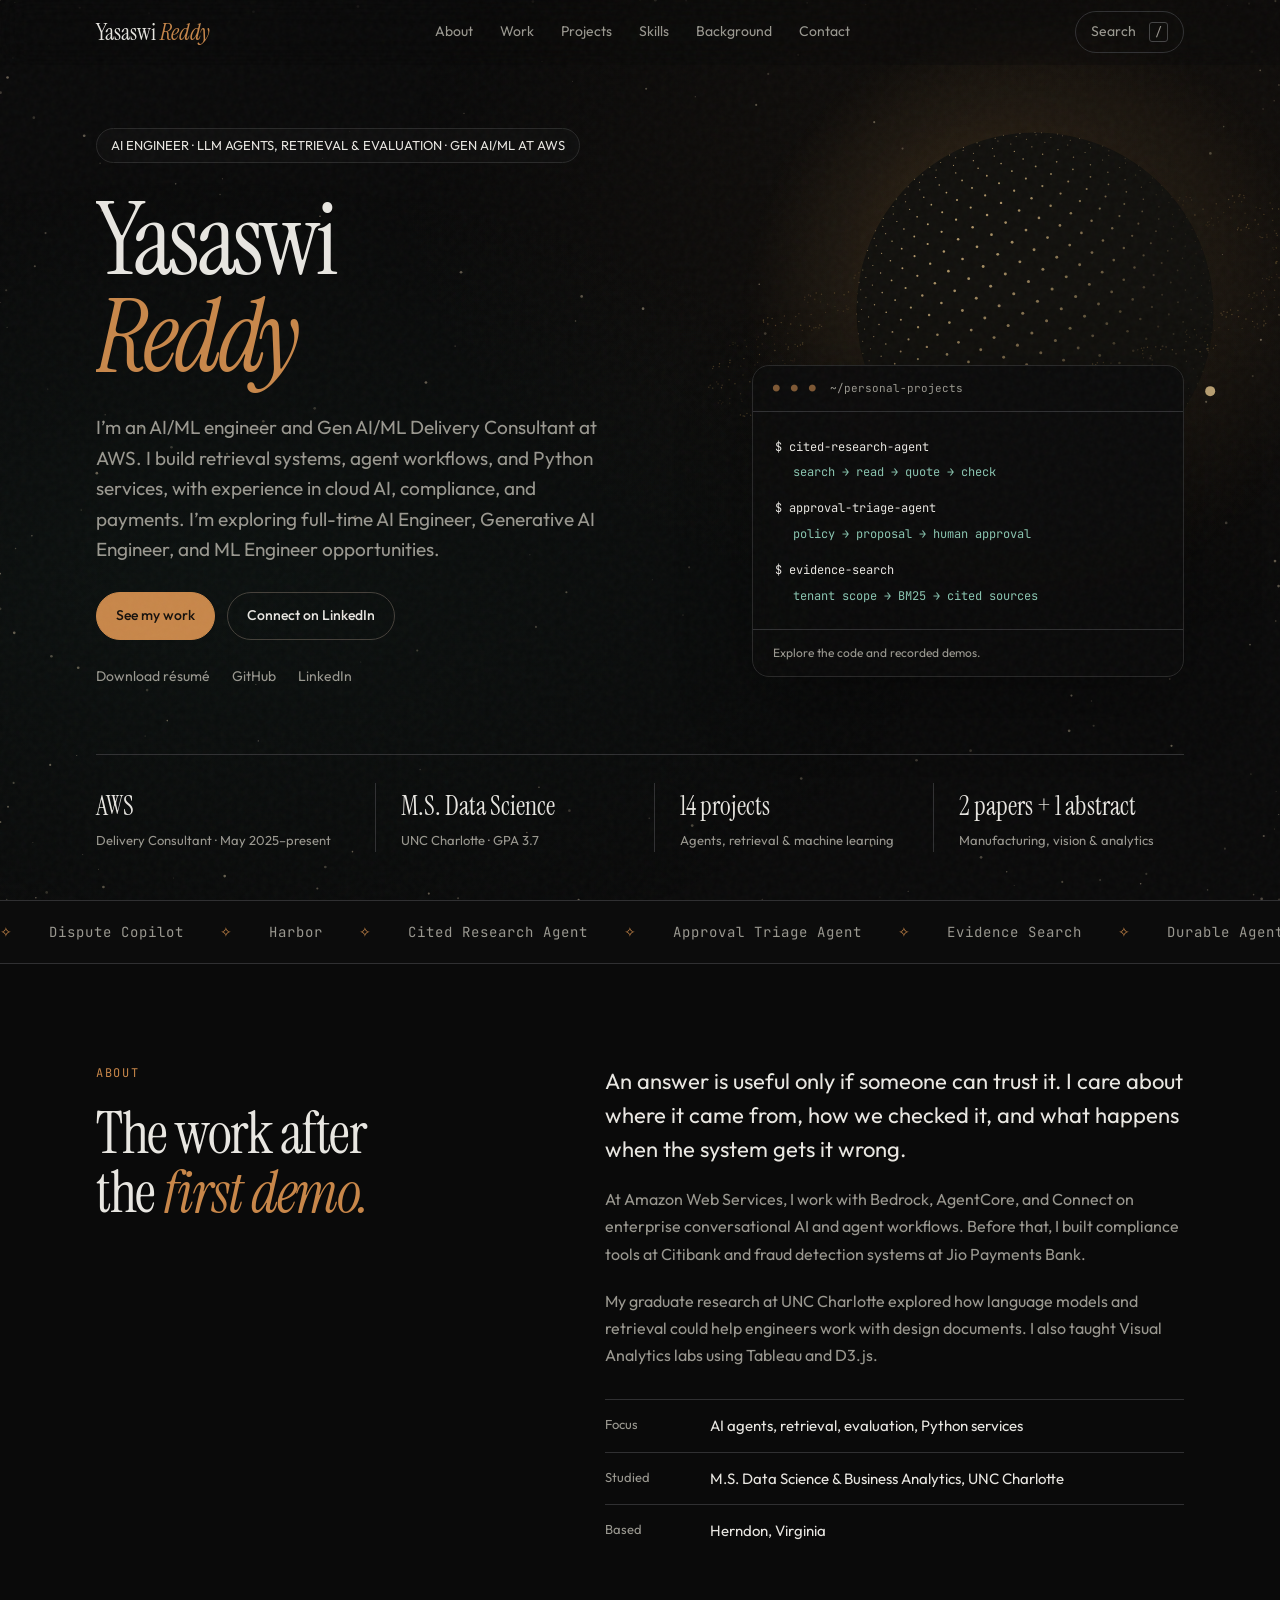
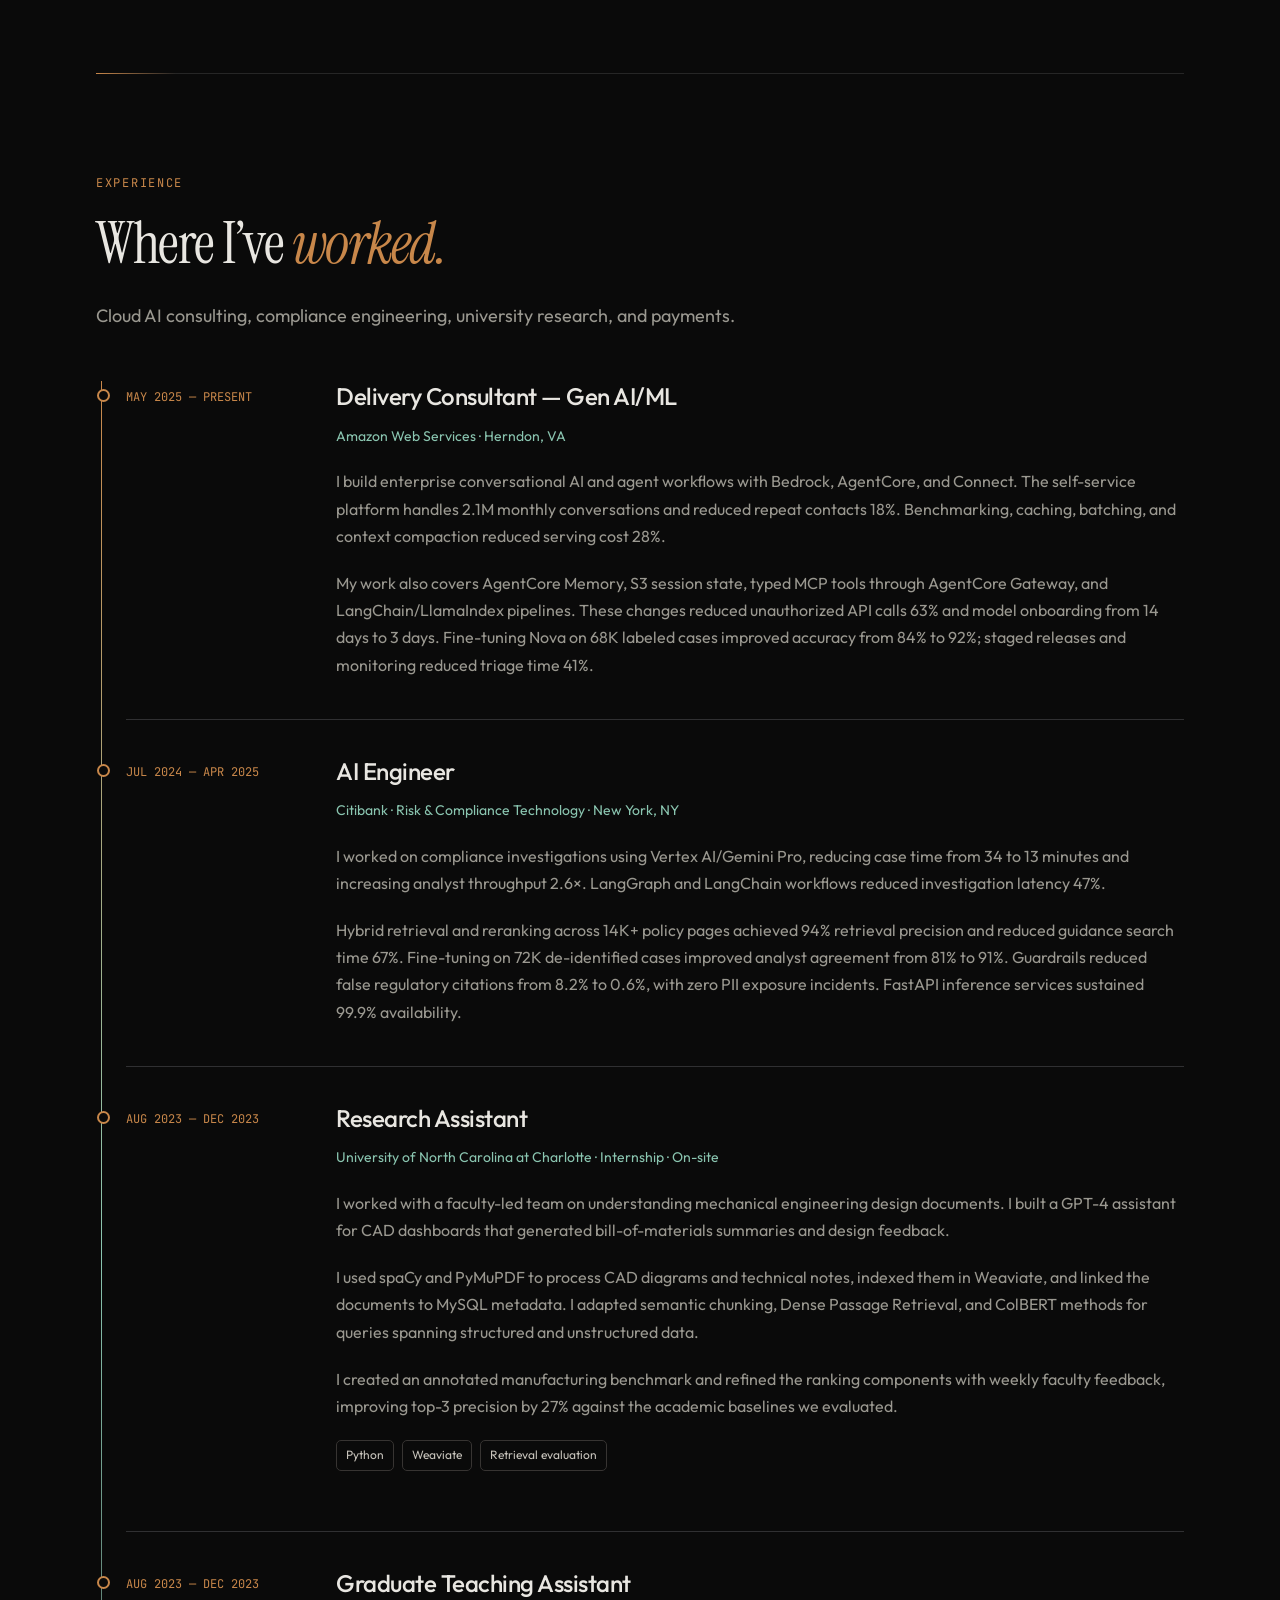
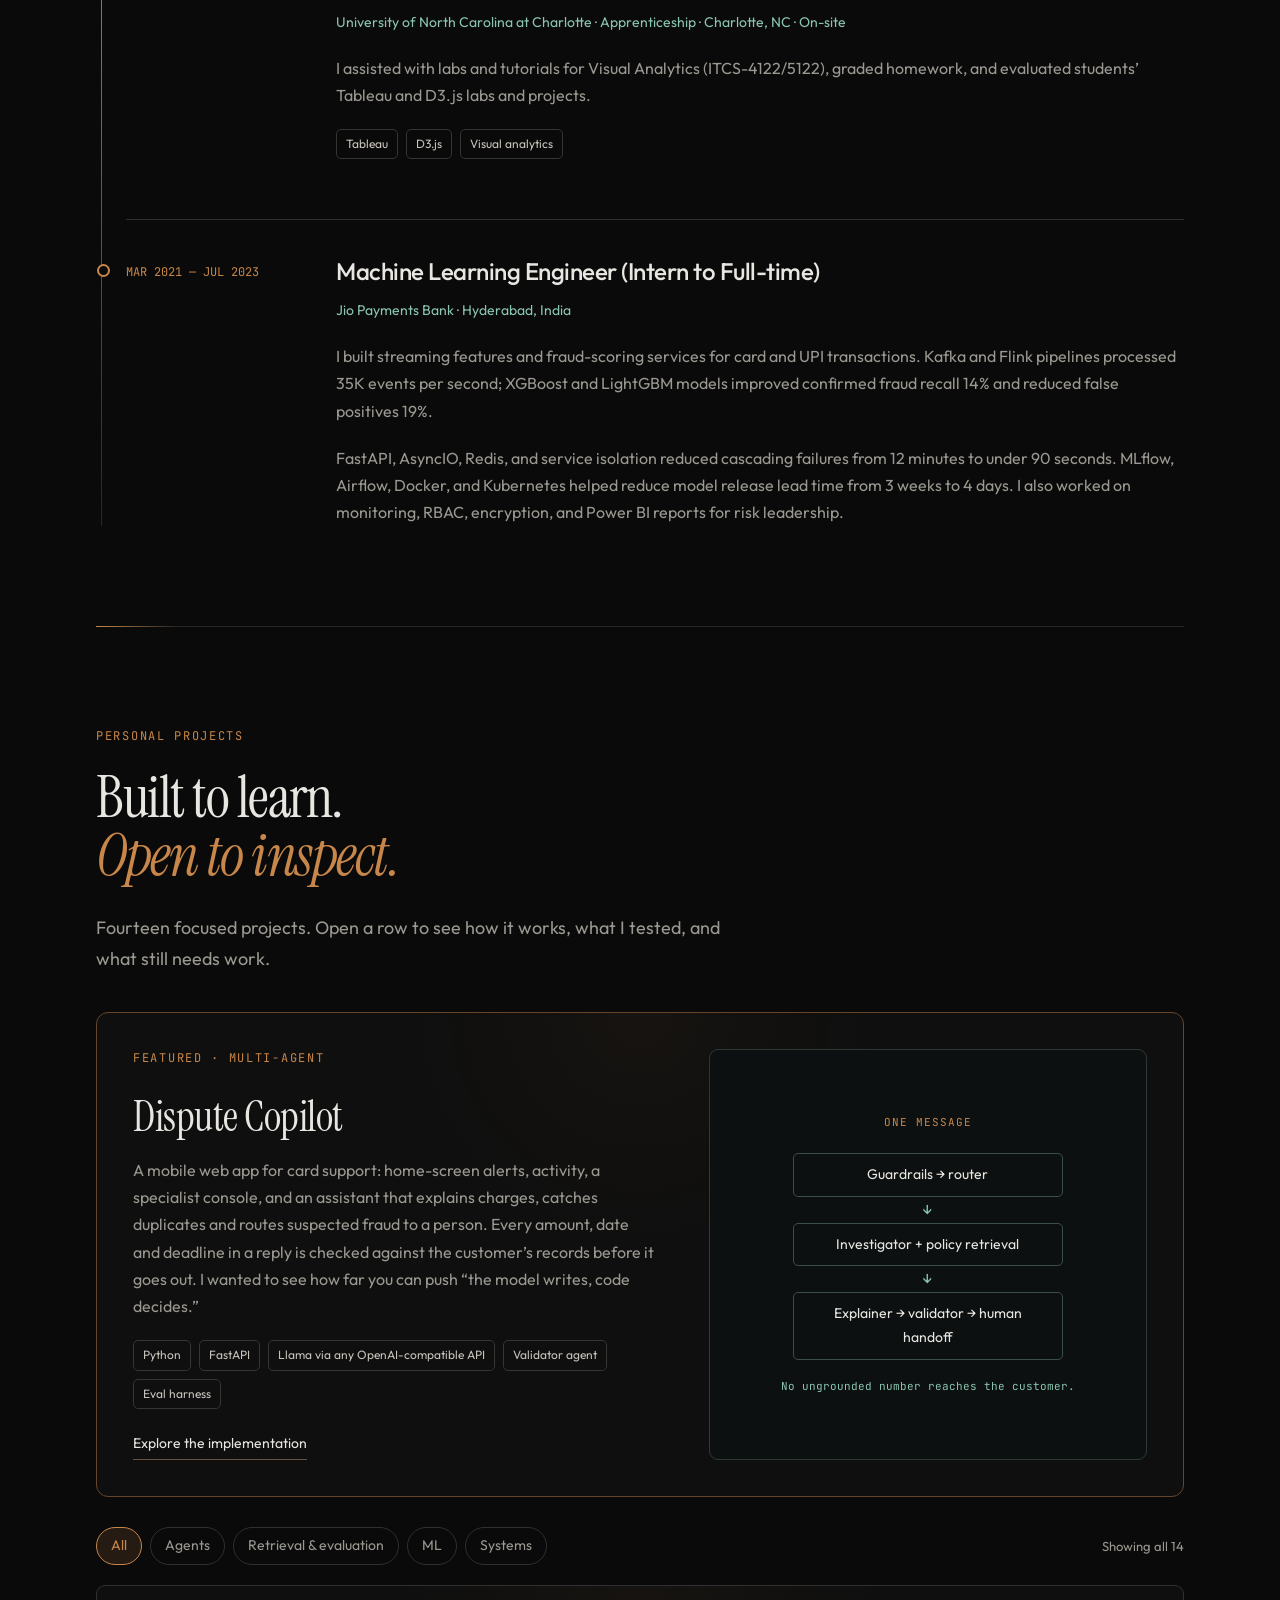
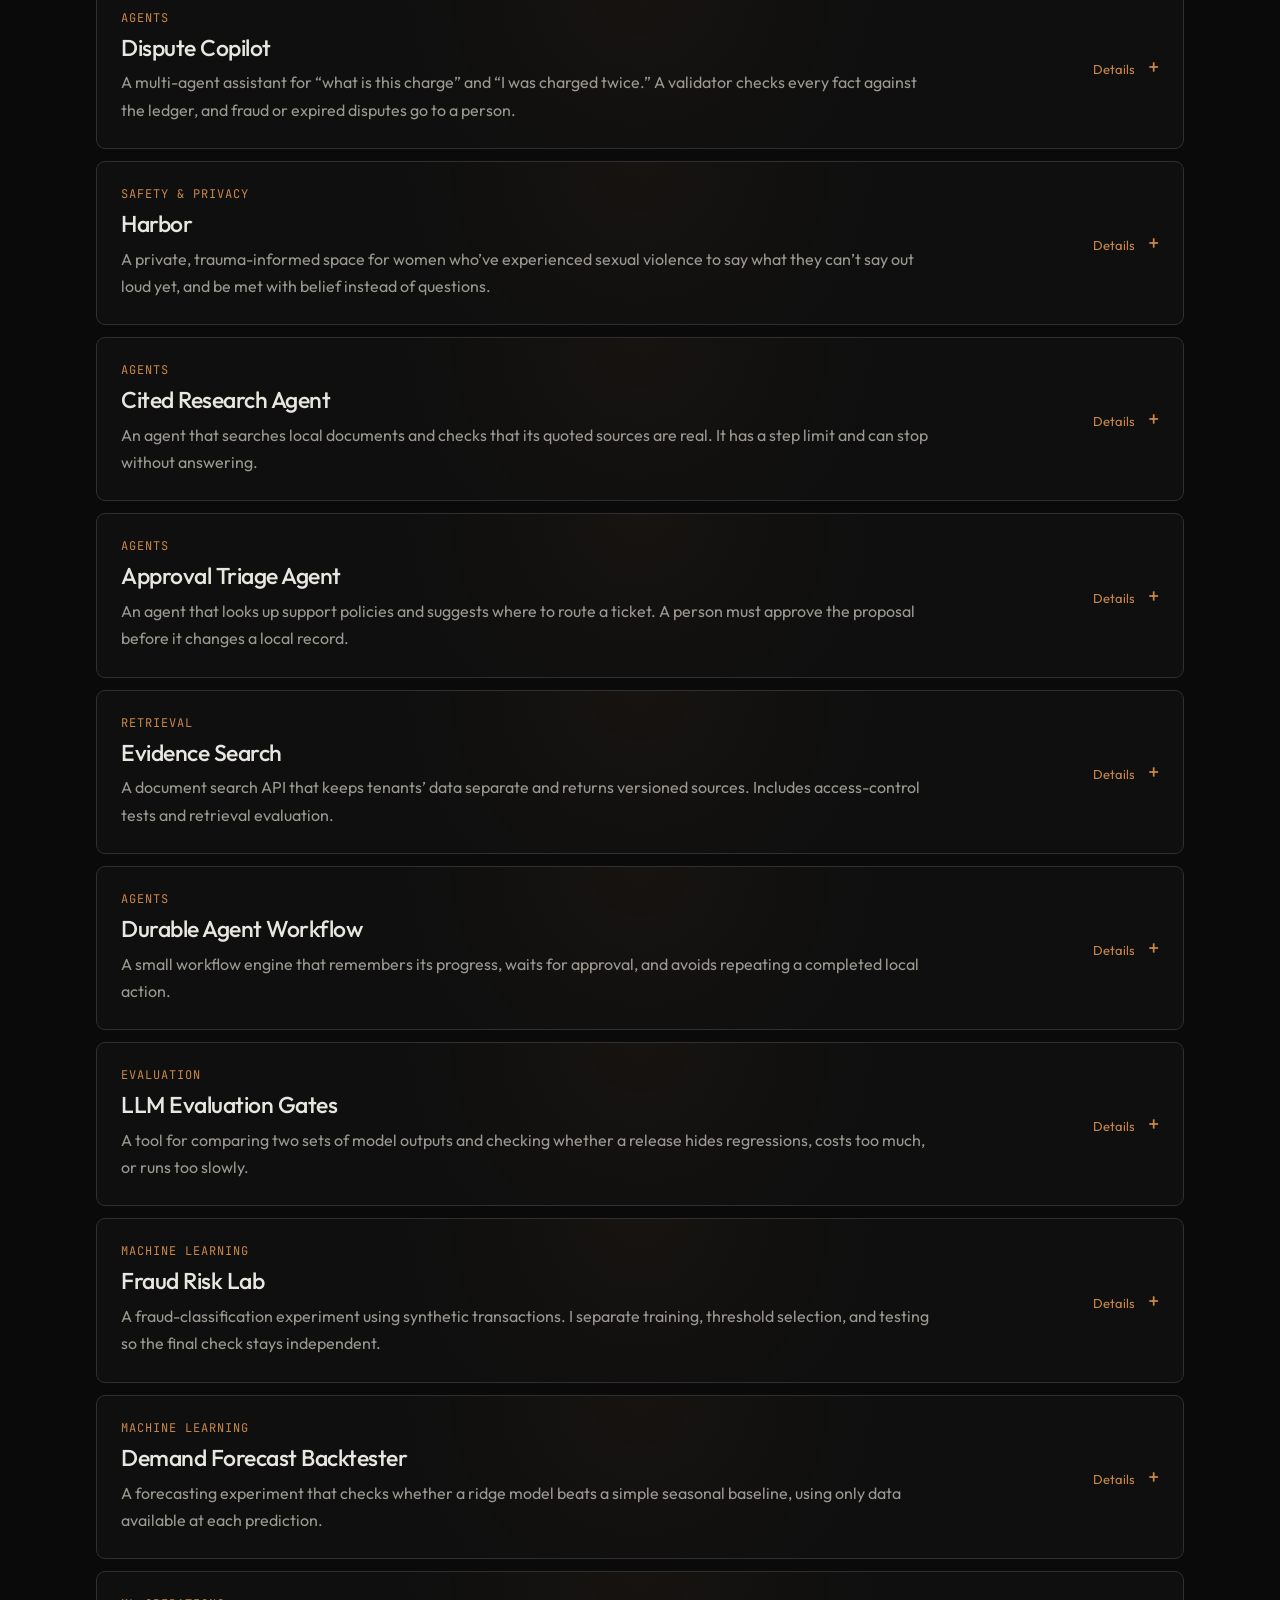
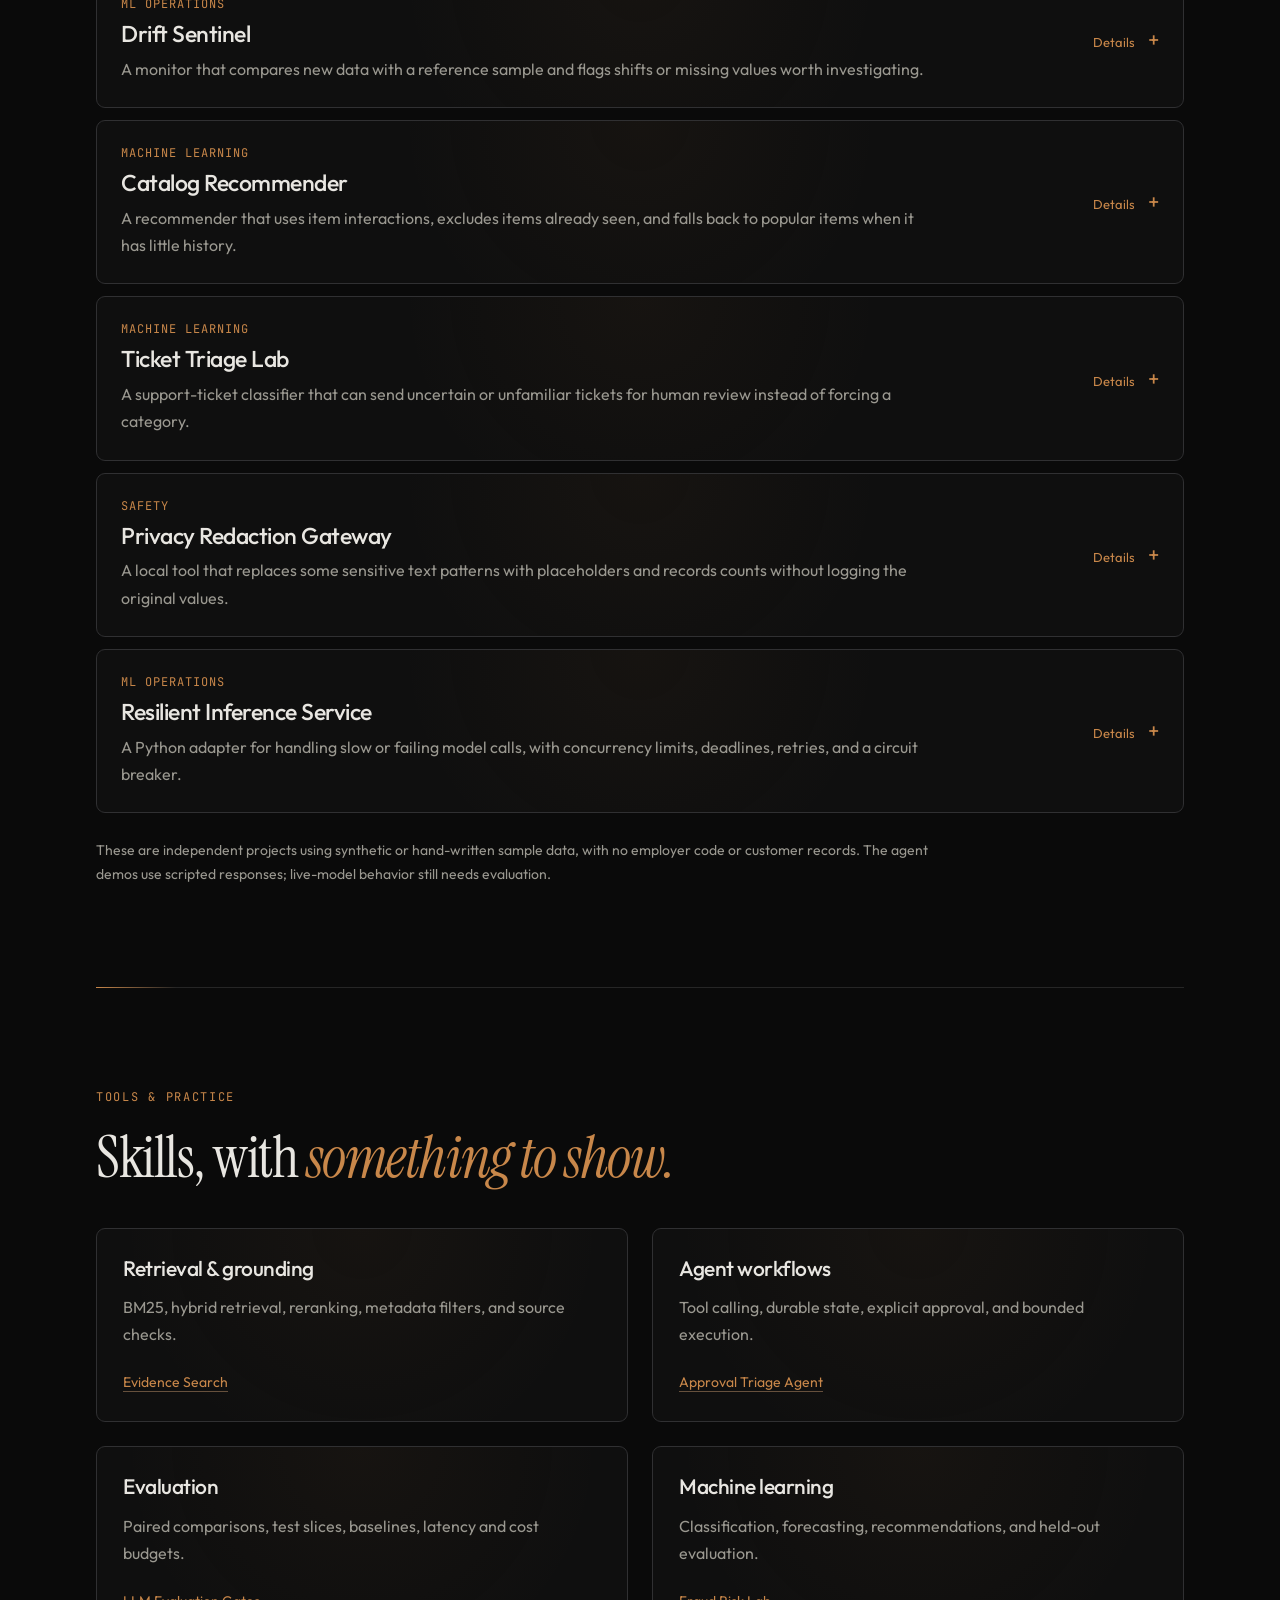
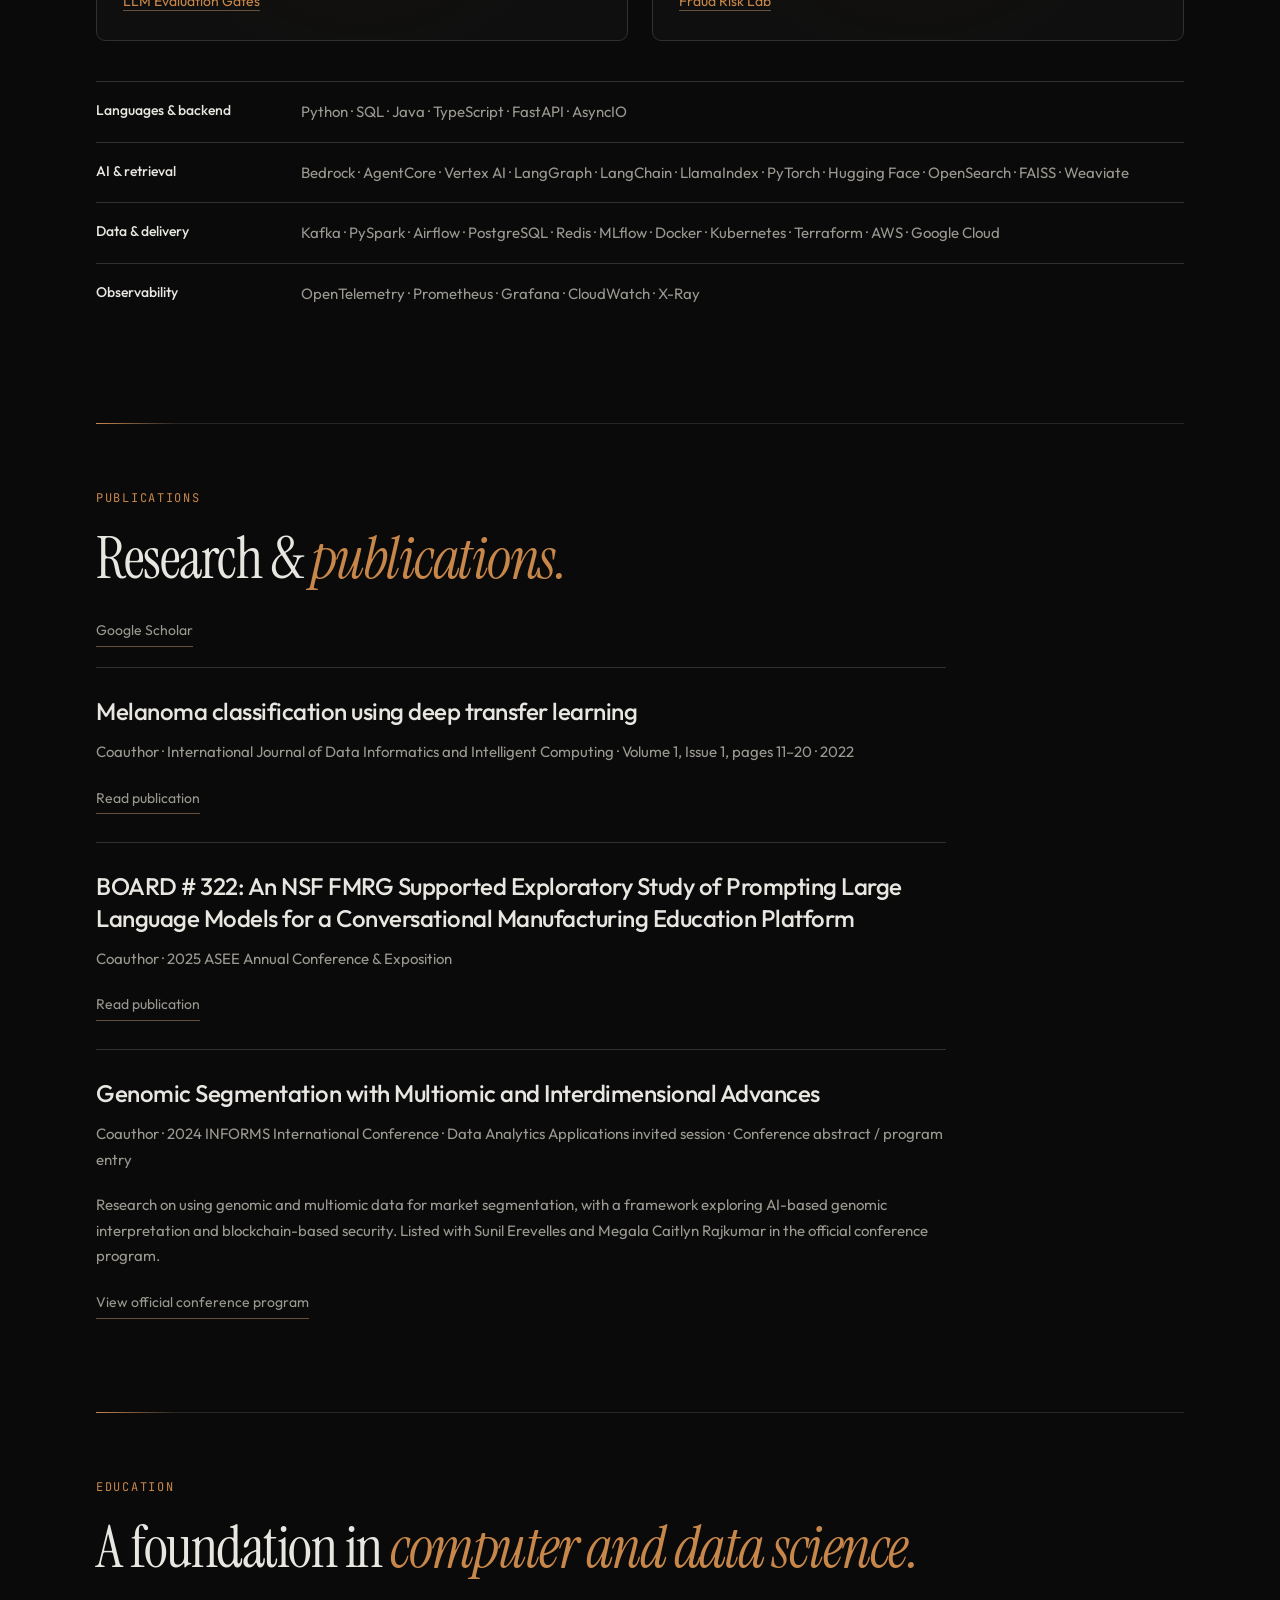
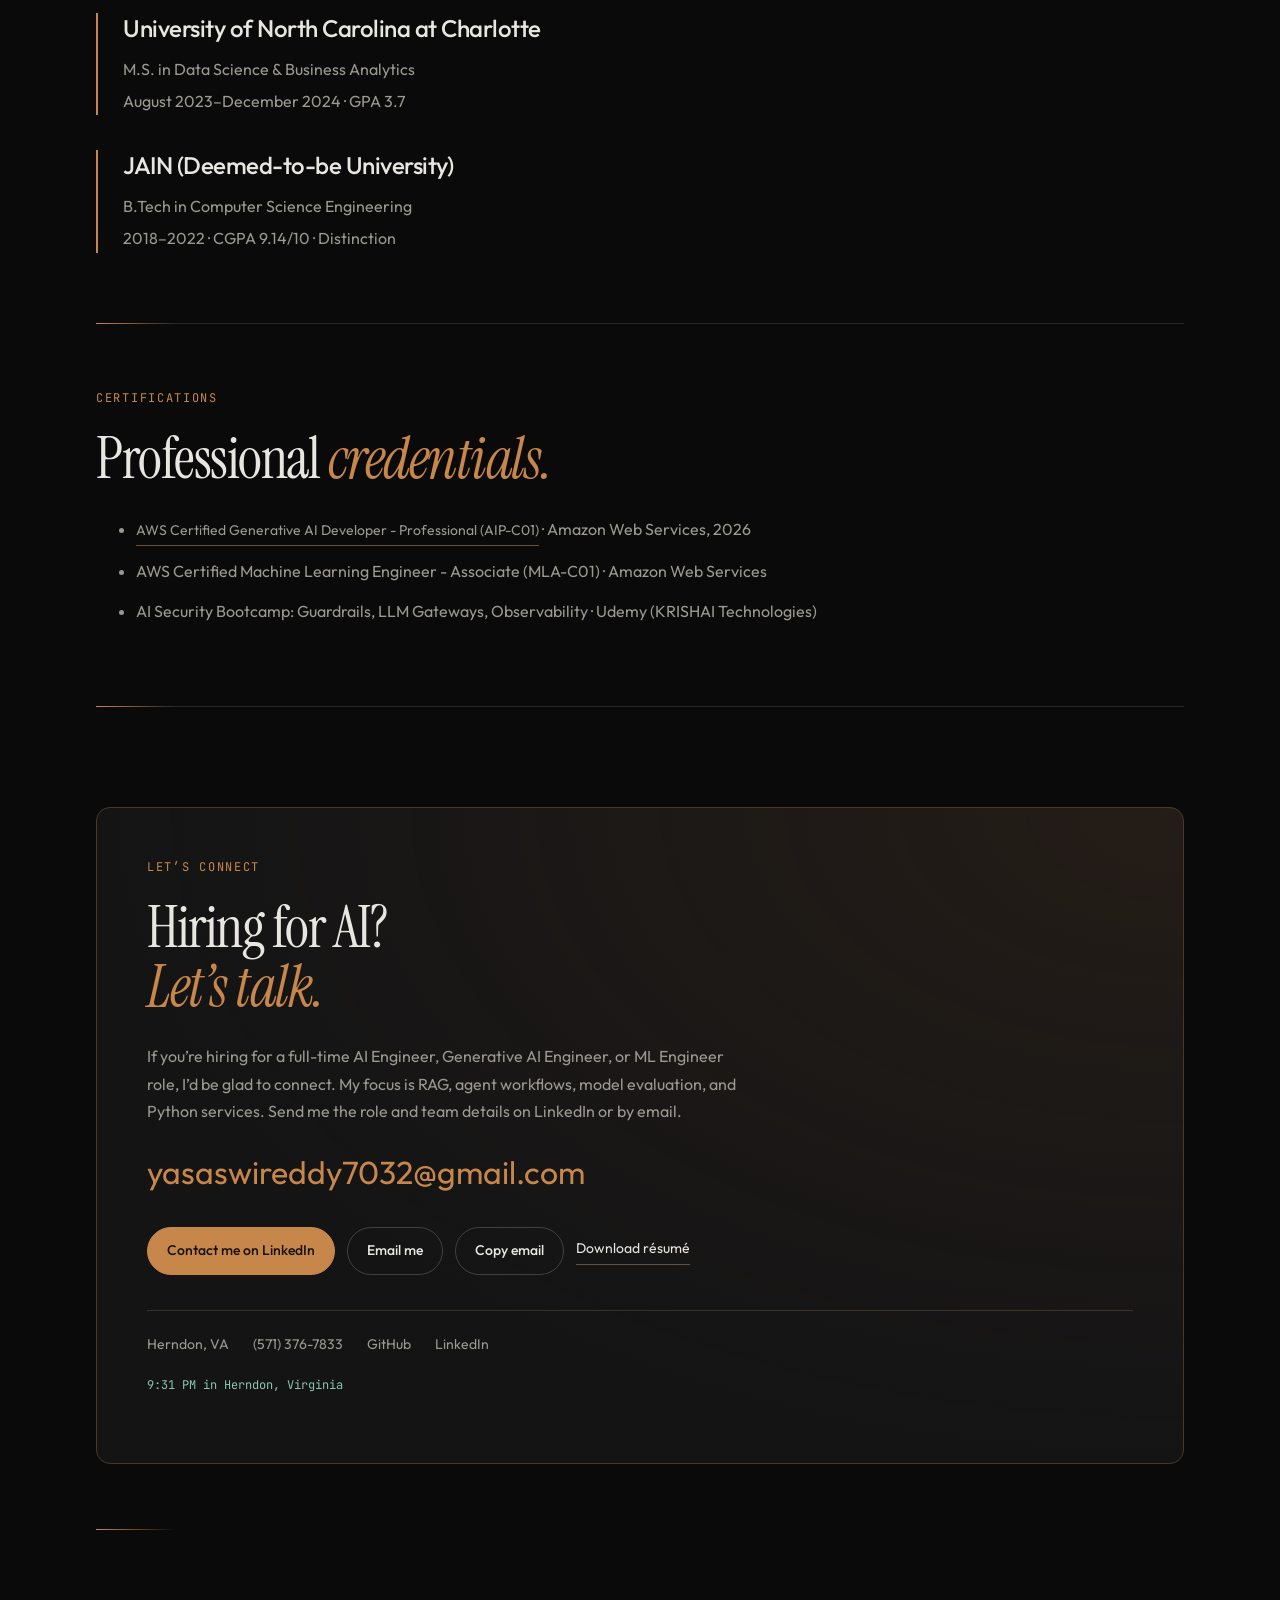
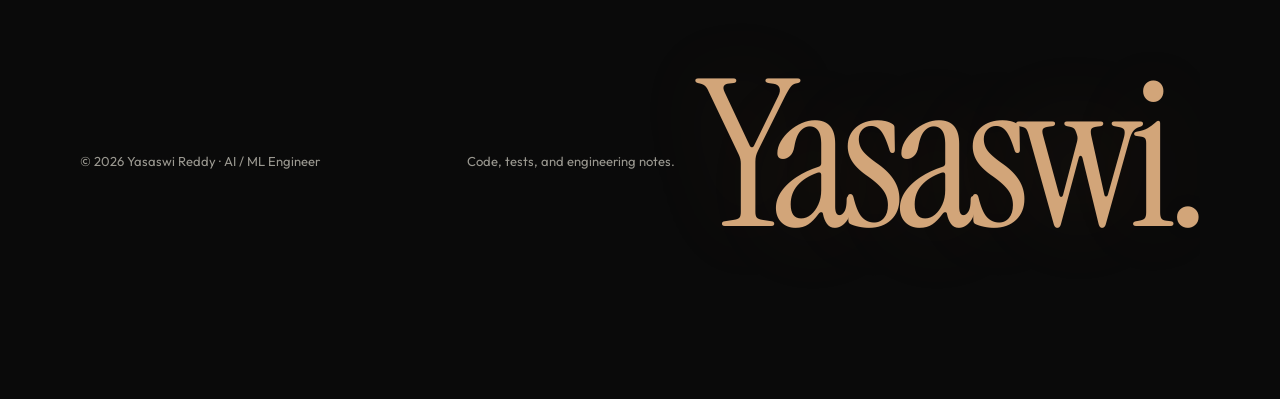
==== commit 524e796a: "AWS office location: Herndon, VA Co-Authored-By: Claude Opus 5.5 <noreply@anthropic.com>" ====
--- a/index.html
+++ b/index.html
@@ -5,7 +5,7 @@
 <main id="main"><section id="home" class="hero wrap"><div class="planet-stage" aria-hidden="true"><canvas id="planet"></canvas></div><div class="hero-grid"><div><p class="eyebrow">AI ENGINEER · LLM AGENTS, RETRIEVAL &amp; EVALUATION · GEN AI/ML AT AWS</p><h1><span class="name-line"><span>Yasaswi</span></span><span class="name-line"><span><em>Reddy</em></span></span></h1><p class="intro">I’m an AI/ML engineer and Gen AI/ML Delivery Consultant at AWS. I build retrieval systems, agent workflows, and Python services, with experience in cloud AI, compliance, and payments. I’m exploring full-time AI Engineer, Generative AI Engineer, and ML Engineer opportunities.</p><div class="actions"><a class="button" href="#work">See my work</a><a class="button secondary" href="https://www.linkedin.com/in/yasaswireddy/">Connect on LinkedIn</a></div><div class="hero-links"><a href="Yasaswi-Bhumireddy-AI-Engineer.pdf">Download résumé</a><a href="https://github.com/yasaswireddy7032">GitHub</a><a href="https://www.linkedin.com/in/yasaswireddy/">LinkedIn</a></div></div><div class="terminal"><div class="terminal-bar"><span>~/personal-projects</span><span>Python / AI</span></div><div class="terminal-content"><a href="cited-research-agent.html"><span class="prompt">$</span> cited-research-agent</a><p>search → read → quote → check</p><a href="approval-triage-agent.html"><span class="prompt">$</span> approval-triage-agent</a><p>policy → proposal → human approval</p><a href="evidence-search.html"><span class="prompt">$</span> evidence-search</a><p>tenant scope → BM25 → cited sources</p></div><div class="terminal-foot">Explore the code and recorded demos.</div></div></div><dl class="credentials"><div><dt>Now</dt><dd>AWS</dd><p>Delivery Consultant · May 2025–present</p></div><div><dt>Education</dt><dd>M.S. Data Science</dd><p>UNC Charlotte · GPA 3.7</p></div><div><dt>Independent work</dt><dd>14 projects</dd><p>Agents, retrieval &amp; machine learning</p></div><div><dt>Research</dt><dd>2 papers + 1 abstract</dd><p>Manufacturing, vision &amp; analytics</p></div></dl></section>
 <div class="focus-band">AGENT WORKFLOWS <span>·</span> RETRIEVAL <span>·</span> EVALUATION <span>·</span> PYTHON <span>·</span> CLOUD AI</div>
 <section id="about" class="section wrap two-col"><div><p class="eyebrow">ABOUT</p><h2>The work after<br>the <em>first demo.</em></h2></div><div><p class="large-copy">An answer is useful only if someone can trust it. I care about where it came from, how we checked it, and what happens when the system gets it wrong.</p><p>At Amazon Web Services, I work with Bedrock, AgentCore, and Connect on enterprise conversational AI and agent workflows. Before that, I built compliance tools at Citibank and fraud detection systems at Jio Payments Bank.</p><p>My graduate research at UNC Charlotte explored how language models and retrieval could help engineers work with design documents. I also taught Visual Analytics labs using Tableau and D3.js.</p><dl class="facts"><div><dt>Focus</dt><dd>AI agents, retrieval, evaluation, Python services</dd></div><div><dt>Studied</dt><dd>M.S. Data Science &amp; Business Analytics, UNC Charlotte</dd></div><div><dt>Based</dt><dd>Herndon, Virginia</dd></div></dl></div></section>
-<section id="experience" class="section wrap"><p class="eyebrow">EXPERIENCE</p><h2>Where I’ve <em>worked.</em></h2><p class="section-intro">Cloud AI consulting, compliance engineering, university research, and payments.</p><div class="timeline"><article><span class="date">MAY 2025 — PRESENT</span><div><h3>Delivery Consultant — Gen AI/ML</h3><p class="employer">Amazon Web Services · Arlington, VA</p><p>I build enterprise conversational AI and agent workflows with Bedrock, AgentCore, and Connect. The self-service platform handles 2.1M monthly conversations and reduced repeat contacts 18%. Benchmarking, caching, batching, and context compaction reduced serving cost 28%.</p><p>My work also covers AgentCore Memory, S3 session state, typed MCP tools through AgentCore Gateway, and LangChain/LlamaIndex pipelines. These changes reduced unauthorized API calls 63% and model onboarding from 14 days to 3 days. Fine-tuning Nova on 68K labeled cases improved accuracy from 84% to 92%; staged releases and monitoring reduced triage time 41%.</p></div></article><article><span class="date">JUL 2024 — APR 2025</span><div><h3>AI Engineer</h3><p class="employer">Citibank · Risk &amp; Compliance Technology · New York, NY</p><p>I worked on compliance investigations using Vertex AI/Gemini Pro, reducing case time from 34 to 13 minutes and increasing analyst throughput 2.6×. LangGraph and LangChain workflows reduced investigation latency 47%.</p><p>Hybrid retrieval and reranking across 14K+ policy pages achieved 94% retrieval precision and reduced guidance search time 67%. Fine-tuning on 72K de-identified cases improved analyst agreement from 81% to 91%. Guardrails reduced false regulatory citations from 8.2% to 0.6%, with zero PII exposure incidents. FastAPI inference services sustained 99.9% availability.</p></div></article><article><span class="date">AUG 2023 — DEC 2023</span><div><h3>Research Assistant</h3><p class="employer">University of North Carolina at Charlotte · Internship · On-site</p><p>I worked with a faculty-led team on understanding mechanical engineering design documents. I built a GPT-4 assistant for CAD dashboards that generated bill-of-materials summaries and design feedback.</p><p>I used spaCy and PyMuPDF to process CAD diagrams and technical notes, indexed them in Weaviate, and linked the documents to MySQL metadata. I adapted semantic chunking, Dense Passage Retrieval, and ColBERT methods for queries spanning structured and unstructured data.</p><p>I created an annotated manufacturing benchmark and refined the ranking components with weekly faculty feedback, improving top-3 precision by 27% against the academic baselines we evaluated.</p><div class="tags"><span>Python</span><span>Weaviate</span><span>Retrieval evaluation</span></div></div></article><article><span class="date">AUG 2023 — DEC 2023</span><div><h3>Graduate Teaching Assistant</h3><p class="employer">University of North Carolina at Charlotte · Apprenticeship · Charlotte, NC · On-site</p><p>I assisted with labs and tutorials for Visual Analytics (ITCS-4122/5122), graded homework, and evaluated students’ Tableau and D3.js labs and projects.</p><div class="tags"><span>Tableau</span><span>D3.js</span><span>Visual analytics</span></div></div></article><article><span class="date">MAR 2021 — JUL 2023</span><div><h3>Machine Learning Engineer (Intern to Full-time)</h3><p class="employer">Jio Payments Bank · Hyderabad, India</p><p>I built streaming features and fraud-scoring services for card and UPI transactions. Kafka and Flink pipelines processed 35K events per second; XGBoost and LightGBM models improved confirmed fraud recall 14% and reduced false positives 19%.</p><p>FastAPI, AsyncIO, Redis, and service isolation reduced cascading failures from 12 minutes to under 90 seconds. MLflow, Airflow, Docker, and Kubernetes helped reduce model release lead time from 3 weeks to 4 days. I also worked on monitoring, RBAC, encryption, and Power BI reports for risk leadership.</p></div></article></div></section>
+<section id="experience" class="section wrap"><p class="eyebrow">EXPERIENCE</p><h2>Where I’ve <em>worked.</em></h2><p class="section-intro">Cloud AI consulting, compliance engineering, university research, and payments.</p><div class="timeline"><article><span class="date">MAY 2025 — PRESENT</span><div><h3>Delivery Consultant — Gen AI/ML</h3><p class="employer">Amazon Web Services · Herndon, VA</p><p>I build enterprise conversational AI and agent workflows with Bedrock, AgentCore, and Connect. The self-service platform handles 2.1M monthly conversations and reduced repeat contacts 18%. Benchmarking, caching, batching, and context compaction reduced serving cost 28%.</p><p>My work also covers AgentCore Memory, S3 session state, typed MCP tools through AgentCore Gateway, and LangChain/LlamaIndex pipelines. These changes reduced unauthorized API calls 63% and model onboarding from 14 days to 3 days. Fine-tuning Nova on 68K labeled cases improved accuracy from 84% to 92%; staged releases and monitoring reduced triage time 41%.</p></div></article><article><span class="date">JUL 2024 — APR 2025</span><div><h3>AI Engineer</h3><p class="employer">Citibank · Risk &amp; Compliance Technology · New York, NY</p><p>I worked on compliance investigations using Vertex AI/Gemini Pro, reducing case time from 34 to 13 minutes and increasing analyst throughput 2.6×. LangGraph and LangChain workflows reduced investigation latency 47%.</p><p>Hybrid retrieval and reranking across 14K+ policy pages achieved 94% retrieval precision and reduced guidance search time 67%. Fine-tuning on 72K de-identified cases improved analyst agreement from 81% to 91%. Guardrails reduced false regulatory citations from 8.2% to 0.6%, with zero PII exposure incidents. FastAPI inference services sustained 99.9% availability.</p></div></article><article><span class="date">AUG 2023 — DEC 2023</span><div><h3>Research Assistant</h3><p class="employer">University of North Carolina at Charlotte · Internship · On-site</p><p>I worked with a faculty-led team on understanding mechanical engineering design documents. I built a GPT-4 assistant for CAD dashboards that generated bill-of-materials summaries and design feedback.</p><p>I used spaCy and PyMuPDF to process CAD diagrams and technical notes, indexed them in Weaviate, and linked the documents to MySQL metadata. I adapted semantic chunking, Dense Passage Retrieval, and ColBERT methods for queries spanning structured and unstructured data.</p><p>I created an annotated manufacturing benchmark and refined the ranking components with weekly faculty feedback, improving top-3 precision by 27% against the academic baselines we evaluated.</p><div class="tags"><span>Python</span><span>Weaviate</span><span>Retrieval evaluation</span></div></div></article><article><span class="date">AUG 2023 — DEC 2023</span><div><h3>Graduate Teaching Assistant</h3><p class="employer">University of North Carolina at Charlotte · Apprenticeship · Charlotte, NC · On-site</p><p>I assisted with labs and tutorials for Visual Analytics (ITCS-4122/5122), graded homework, and evaluated students’ Tableau and D3.js labs and projects.</p><div class="tags"><span>Tableau</span><span>D3.js</span><span>Visual analytics</span></div></div></article><article><span class="date">MAR 2021 — JUL 2023</span><div><h3>Machine Learning Engineer (Intern to Full-time)</h3><p class="employer">Jio Payments Bank · Hyderabad, India</p><p>I built streaming features and fraud-scoring services for card and UPI transactions. Kafka and Flink pipelines processed 35K events per second; XGBoost and LightGBM models improved confirmed fraud recall 14% and reduced false positives 19%.</p><p>FastAPI, AsyncIO, Redis, and service isolation reduced cascading failures from 12 minutes to under 90 seconds. MLflow, Airflow, Docker, and Kubernetes helped reduce model release lead time from 3 weeks to 4 days. I also worked on monitoring, RBAC, encryption, and Power BI reports for risk leadership.</p></div></article></div></section>
 <section id="work" class="section wrap"><p class="eyebrow">PERSONAL PROJECTS</p><h2>Built to learn.<br><em>Open to inspect.</em></h2><p class="section-intro">Fourteen focused projects. Open a row to see how it works, what I tested, and what still needs work.</p><div class="featured"><div><p class="eyebrow">FEATURED · MULTI-AGENT</p><h3>Dispute Copilot</h3><p>A mobile web app for card support: home-screen alerts, activity, a specialist console, and an assistant that explains charges, catches duplicates and routes suspected fraud to a person. Every amount, date and deadline in a reply is checked against the customer&#8217;s records before it goes out. I wanted to see how far you can push “the model writes, code decides.”</p><div class="tags"><span>Python</span><span>FastAPI</span><span>Llama via any OpenAI-compatible API</span><span>Validator agent</span><span>Eval harness</span></div><a class="text-link" href="dispute-copilot.html">Explore the implementation</a></div><div class="pipeline" aria-label="Dispute Copilot architecture"><span class="eyebrow">ONE MESSAGE</span><div>Guardrails → router</div><span aria-hidden="true">↓</span><div>Investigator + policy retrieval</div><span aria-hidden="true">↓</span><div>Explainer → validator → human handoff</div><p>No ungrounded number reaches the customer.</p></div></div>
 <div class="project-toolbar"><div class="filters" role="group" aria-label="Filter projects" hidden><button class="active" data-filter="All" aria-pressed="true">All</button><button data-filter="Agents" aria-pressed="false">Agents</button><button data-filter="Retrieval &amp; evaluation" aria-pressed="false">Retrieval &amp; evaluation</button><button data-filter="ML" aria-pressed="false">ML</button><button data-filter="Systems" aria-pressed="false">Systems</button></div><p id="project-count" aria-live="polite">Showing all 14</p></div><div id="projects-grid"><article class="project" id="p-dispute-copilot" data-category="Agents"><details><summary><span class="project-category">Agents</span><h3>Dispute Copilot</h3><span class="project-summary">A multi-agent assistant for “what is this charge” and “I was charged twice.” A validator checks every fact against the ledger, and fraud or expired disputes go to a person.</span><span class="detail-label">Details <span aria-hidden="true">+</span></span></summary><div class="project-body"><img class="project-cover" src="og/dispute-copilot-v2.png" alt="Dispute Copilot home screen and chat" loading="lazy" width="1200" height="627"><h4>How it works</h4><p>Guardrails → router (LLM with rule fallback) → investigator (duplicate, subscription, fraud signals, notice deadline) → Reg Z / Reg E retrieval → explainer returns claims that cite evidence → deterministic validator → one retry, then rules, then a human. Disputes are drafted only after the customer confirms and are approved by a reviewer against a payload hash.</p><h4>Scope &amp; limitations</h4><p>58 tests pass. On 136 templated cases the rule-based mode passes all of them; on 25 hand-written messy messages it passes 44%, which is the gap the model router is meant to close. Model-backed numbers are not published yet. Synthetic data only; the fraud score is hand-weighted, not trained; policy text is my own summary, not legal guidance.</p><div class="actions"><a class="button secondary" href="dispute-copilot.html">Code &amp; implementation notes</a><a class="text-link" href="https://github.com/yasaswireddy7032/dispute-copilot/archive/refs/heads/main.zip">Download source</a></div></div></details></article><article class="project" id="p-harbor" data-category="Agents"><details><summary><span class="project-category">Safety &amp; privacy</span><h3>Harbor</h3><span class="project-summary">A private, trauma-informed space for women who&#8217;ve experienced sexual violence to say what they can&#8217;t say out loud yet, and be met with belief instead of questions.</span><span class="detail-label">Details <span aria-hidden="true">+</span></span></summary><div class="project-body"><img class="project-cover" src="og/harbor-v2.png" alt="Harbor home screen and a supportive reply" loading="lazy" width="1200" height="627"><h4>How it works</h4><p>On-device listener: safety checks first (self-harm → 988, danger → 911 and quick exit, recent assault → time-sensitive care, no pressure), then theme-aware replies that never ask why or for details. Tap-to-say feelings, full-screen cards to show a nurse or counselor (read aloud), private journal, grounding, options, real survivor talks, and a safety plan. Anything saved is AES-GCM encrypted with her passcode; strict CSP, no server, no analytics.</p><h4>Scope &amp; limitations</h4><p>14 listener tests cover crisis routing and screen every reply for blaming or doubting language. Rule-based listener by default; an optional on-device model is screened the same way. Not yet reviewed by a rape crisis center, which is the next step before anyone relies on it. US resources only.</p><div class="actions"><a class="button secondary" href="https://yasaswireddy7032.github.io/harbor/">Open the app</a><a class="text-link" href="harbor.html">Code &amp; design notes</a><a class="text-link" href="https://github.com/yasaswireddy7032/harbor/archive/refs/heads/main.zip">Download source</a></div></div></details></article><article class="project" id="p-cited-research-agent" data-category="Agents"><details><summary><span class="project-category">Agents</span><h3>Cited Research Agent</h3><span class="project-summary">An agent that searches local documents and checks that its quoted sources are real. It has a step limit and can stop without answering.</span><span class="detail-label">Details <span aria-hidden="true">+</span></span></summary><div class="project-body"><h4>How it works</h4><p>Question → model decision → validated search/read tools → answer with source quotes and document hashes, or abstention. Python limits steps and rejects unknown tools and unread citations.</p><h4>Scope &amp; limitations</h4><p>Nine local tests and a scripted demo pass. Live-model execution has not been validated. Exact quotes do not establish semantic entailment; lexical search misses paraphrases. No web access or filesystem tool is exposed to the model.</p><div class="actions"><a class="button secondary" href="cited-research-agent.html">Code &amp; implementation notes</a><a class="text-link" href="https://github.com/yasaswireddy7032/cited-research-agent/archive/refs/heads/main.zip">Download source</a></div></div></details></article><article class="project" id="p-approval-triage-agent" data-category="Agents"><details><summary><span class="project-category">Agents</span><h3>Approval Triage Agent</h3><span class="project-summary">An agent that looks up support policies and suggests where to route a ticket. A person must approve the proposal before it changes a local record.</span><span class="detail-label">Details <span aria-hidden="true">+</span></span></summary><div class="project-body"><h4>How it works</h4><p>Ticket → model-selected policy lookup → validated routing proposal → pending SQLite record → human confirmation of the exact proposal → atomic local assignment and audit.</p><h4>Scope &amp; limitations</h4><p>Nine local tests and a scripted demo pass. Optional Ollama adapter; live-model behavior is not yet validated. Approval is a local CLI boundary, not authenticated multi-user authorization. No replies are sent and no external ticket system is modified.</p><div class="actions"><a class="button secondary" href="approval-triage-agent.html">Code &amp; implementation notes</a><a class="text-link" href="https://github.com/yasaswireddy7032/approval-triage-agent/archive/refs/heads/main.zip">Download source</a></div></div></details></article><article class="project" id="p-evidence-search" data-category="Retrieval & evaluation"><details><summary><span class="project-category">Retrieval</span><h3>Evidence Search</h3><span class="project-summary">A document search API that keeps tenants’ data separate and returns versioned sources. Includes access-control tests and retrieval evaluation.</span><span class="detail-label">Details <span aria-hidden="true">+</span></span></summary><div class="project-body"><h4>How it works</h4><p>Server-side bearer identity → reader/writer authorization → SQLite document store → overlapping chunks → tenant-local BM25 → content-versioned evidence. Integration tests cover access isolation, spoofed tenant fields, persistence, deletion, and content-free auditing.</p><h4>Scope &amp; limitations</h4><p>Lexical retrieval misses paraphrases. The API maps server-configured bearer credentials to tenants and roles, but needs production identity, transport security, rate limits, storage bounds, and load testing. It does not call a language model.</p><div class="actions"><a class="button secondary" href="evidence-search.html">Code &amp; implementation notes</a><a class="text-link" href="evidence-search.zip">Download source</a></div></div></details></article><article class="project" id="p-durable-agent-workflow" data-category="Agents"><details><summary><span class="project-category">Agents</span><h3>Durable Agent Workflow</h3><span class="project-summary">A small workflow engine that remembers its progress, waits for approval, and avoids repeating a completed local action.</span><span class="detail-label">Details <span aria-hidden="true">+</span></span></summary><div class="project-body"><h4>How it works</h4><p>Request → idempotency check → pending approval → approved → local tool → completed. SQLite transactions make the state transition and local audit atomic.</p><h4>Scope &amp; limitations</h4><p>This is an agent workflow foundation, not an autonomous LLM agent. No authentication, remote tools, retries, or distributed workers. Approval authority must be enforced by the application. Add an outbox for remote effects; never claim global exactly-once execution.</p><div class="actions"><a class="button secondary" href="durable-agent-workflow.html">Code &amp; implementation notes</a><a class="text-link" href="durable-agent-workflow.zip">Download source</a></div></div></details></article><article class="project" id="p-llm-evaluation-gates" data-category="Retrieval & evaluation"><details><summary><span class="project-category">Evaluation</span><h3>LLM Evaluation Gates</h3><span class="project-summary">A tool for comparing two sets of model outputs and checking whether a release hides regressions, costs too much, or runs too slowly.</span><span class="detail-label">Details <span aria-hidden="true">+</span></span></summary><div class="project-body"><h4>How it works</h4><p>Labeled cases and paired predictions → exact coverage validation → correctness and citation checks → slice metrics → paired bootstrap interval → latency/cost budgets → release decision. A synthetic 18-case fixture demonstrates a refusal regression hidden by aggregate improvement.</p><h4>Scope &amp; limitations</h4><p>Exact-match grading is deliberately narrow. A valid citation ID does not prove factual entailment. The one-case demo is a smoke example, not evidence of model quality. Add blinded human labels, semantic graders, safety slices, and confidence intervals for serious release decisions.</p><div class="actions"><a class="button secondary" href="llm-evaluation-gates.html">Code &amp; implementation notes</a><a class="text-link" href="llm-evaluation-gates.zip">Download source</a></div></div></details></article><article class="project" id="p-fraud-risk-lab" data-category="ML"><details><summary><span class="project-category">Machine learning</span><h3>Fraud Risk Lab</h3><span class="project-summary">A fraud-classification experiment using synthetic transactions. I separate training, threshold selection, and testing so the final check stays independent.</span><span class="detail-label">Details <span aria-hidden="true">+</span></span></summary><div class="project-body"><h4>How it works</h4><p>Seeded synthetic transaction features → sequential train/validation/test split → train-only scaling and logistic regression → validation threshold selection → untouched test report.</p><h4>Scope &amp; limitations</h4><p>Synthetic features and labels cannot establish financial efficacy or fairness. There is no live bank integration or real fraud decisioning. Validate with consented representative data, account-level separation, delayed labels, calibration, subgroup analysis, and human review before any operational use.</p><div class="actions"><a class="button secondary" href="fraud-risk-lab.html">Code &amp; implementation notes</a><a class="text-link" href="fraud-risk-lab.zip">Download source</a></div></div></details></article><article class="project" id="p-demand-forecast-backtester" data-category="ML"><details><summary><span class="project-category">Machine learning</span><h3>Demand Forecast Backtester</h3><span class="project-summary">A forecasting experiment that checks whether a ridge model beats a simple seasonal baseline, using only data available at each prediction.</span><span class="detail-label">Details <span aria-hidden="true">+</span></span></summary><div class="project-body"><h4>How it works</h4><p>Synthetic daily series → past-only lag features → expanding-window refits → one-step predictions → comparison with a seven-day seasonal baseline.</p><h4>Scope &amp; limitations</h4><p>Only one-step univariate forecasting with synthetic weekly seasonality. No promotion signals, hierarchy, prediction intervals, or multi-step planning. Extend with rolling-origin horizon evaluation and real demand data; report when the baseline wins.</p><div class="actions"><a class="button secondary" href="demand-forecast-backtester.html">Code &amp; implementation notes</a><a class="text-link" href="demand-forecast-backtester.zip">Download source</a></div></div></details></article><article class="project" id="p-drift-sentinel" data-category="Systems"><details><summary><span class="project-category">ML operations</span><h3>Drift Sentinel</h3><span class="project-summary">A monitor that compares new data with a reference sample and flags shifts or missing values worth investigating.</span><span class="detail-label">Details <span aria-hidden="true">+</span></span></summary><div class="project-body"><h4>How it works</h4><p>Reference sample → frozen quantile boundaries → smoothed distributions → PSI + missingness → investigation signal. All boundaries and distributions are included in the report for audit.</p><h4>Scope &amp; limitations</h4><p>PSI thresholds are illustrative heuristics, not significance tests. Feature drift is not proof of performance drift. Add minimum sample rules, multiple-feature correction, delayed-label metrics, and alert deduplication before operational monitoring.</p><div class="actions"><a class="button secondary" href="drift-sentinel.html">Code &amp; implementation notes</a><a class="text-link" href="drift-sentinel.zip">Download source</a></div></div></details></article><article class="project" id="p-catalog-recommender" data-category="ML"><details><summary><span class="project-category">Machine learning</span><h3>Catalog Recommender</h3><span class="project-summary">A recommender that uses item interactions, excludes items already seen, and falls back to popular items when it has little history.</span><span class="detail-label">Details <span aria-hidden="true">+</span></span></summary><div class="project-body"><h4>How it works</h4><p>Unique user-item interactions → item co-occurrence cosine → candidate scoring → seen-item exclusion → deterministic ranking. The evaluator rejects overlapping train/holdout interactions.</p><h4>Scope &amp; limitations</h4><p>Tiny hand-authored demo, no production relevance claim. Item similarity is expensive for large catalogs; add sparse matrices or approximate neighbors. Use time-based holdout, cold-start metadata, diversity constraints, and exposure-aware evaluation.</p><div class="actions"><a class="button secondary" href="catalog-recommender.html">Code &amp; implementation notes</a><a class="text-link" href="catalog-recommender.zip">Download source</a></div></div></details></article><article class="project" id="p-ticket-triage-lab" data-category="ML"><details><summary><span class="project-category">Machine learning</span><h3>Ticket Triage Lab</h3><span class="project-summary">A support-ticket classifier that can send uncertain or unfamiliar tickets for human review instead of forcing a category.</span><span class="detail-label">Details <span aria-hidden="true">+</span></span></summary><div class="project-body"><h4>How it works</h4><p>Hand-authored labeled tickets → stratified split → train-only TF-IDF → logistic regression → confidence / vocabulary checks → route or human review.</p><h4>Scope &amp; limitations</h4><p>Tiny dataset and uncalibrated probabilities. Threshold is illustrative and is not selected from a validation set. Add real de-identified tickets, temporal validation, calibration, multilingual testing, label drift monitoring, and escalation cost analysis.</p><div class="actions"><a class="button secondary" href="ticket-triage-lab.html">Code &amp; implementation notes</a><a class="text-link" href="ticket-triage-lab.zip">Download source</a></div></div></details></article><article class="project" id="p-privacy-redaction-gateway" data-category="Systems"><details><summary><span class="project-category">Safety</span><h3>Privacy Redaction Gateway</h3><span class="project-summary">A local tool that replaces some sensitive text patterns with placeholders and records counts without logging the original values.</span><span class="detail-label">Details <span aria-hidden="true">+</span></span></summary><div class="project-body"><h4>How it works</h4><p>Input text → regex candidates → card checksum → overlap resolution → per-request placeholders → counts-only audit. All processing is local.</p><h4>Scope &amp; limitations</h4><p>Pattern matching is incomplete and may produce false positives. It misses names, addresses, non-US phone formats, obfuscation, and context-dependent sensitive information. This is not a compliance guarantee or complete DLP system. Add entity models and adversarial multilingual evaluation.</p><div class="actions"><a class="button secondary" href="privacy-redaction-gateway.html">Code &amp; implementation notes</a><a class="text-link" href="privacy-redaction-gateway.zip">Download source</a></div></div></details></article><article class="project" id="p-resilient-inference-service" data-category="Systems"><details><summary><span class="project-category">ML operations</span><h3>Resilient Inference Service</h3><span class="project-summary">A Python adapter for handling slow or failing model calls, with concurrency limits, deadlines, retries, and a circuit breaker.</span><span class="detail-label">Details <span aria-hidden="true">+</span></span></summary><div class="project-body"><h4>How it works</h4><p>Caller → deadline including queue wait → semaphore → retryable provider call → metrics and circuit state. Python 3.11 structured timeout propagates cancellation.</p><h4>Scope &amp; limitations</h4><p>Adapter library only: no HTTP server, real model provider, or production load test. Circuit state is process-local and cooldown recovery is simplified rather than single-probe half-open. Add shared quotas, randomized backoff, tracing, authenticated endpoints, provider-specific error mapping, and overload tests.</p><div class="actions"><a class="button secondary" href="resilient-inference-service.html">Code &amp; implementation notes</a><a class="text-link" href="resilient-inference-service.zip">Download source</a></div></div></details></article></div><p class="work-note">These are independent projects using synthetic or hand-written sample data, with no employer code or customer records. The agent demos use scripted responses; live-model behavior still needs evaluation.</p></section>
 <section id="skills" class="section wrap"><p class="eyebrow">TOOLS &amp; PRACTICE</p><h2>Skills, with <em>something to show.</em></h2><div class="skill-grid"><article><h3>Retrieval &amp; grounding</h3><p>BM25, hybrid retrieval, reranking, metadata filters, and source checks.</p><a href="evidence-search.html">Evidence Search</a></article><article><h3>Agent workflows</h3><p>Tool calling, durable state, explicit approval, and bounded execution.</p><a href="approval-triage-agent.html">Approval Triage Agent</a></article><article><h3>Evaluation</h3><p>Paired comparisons, test slices, baselines, latency and cost budgets.</p><a href="llm-evaluation-gates.html">LLM Evaluation Gates</a></article><article><h3>Machine learning</h3><p>Classification, forecasting, recommendations, and held-out evaluation.</p><a href="fraud-risk-lab.html">Fraud Risk Lab</a></article></div><div class="tool-rows"><p><strong>Languages &amp; backend</strong>Python · SQL · Java · TypeScript · FastAPI · AsyncIO</p><p><strong>AI &amp; retrieval</strong>Bedrock · AgentCore · Vertex AI · LangGraph · LangChain · LlamaIndex · PyTorch · Hugging Face · OpenSearch · FAISS · Weaviate</p><p><strong>Data &amp; delivery</strong>Kafka · PySpark · Airflow · PostgreSQL · Redis · MLflow · Docker · Kubernetes · Terraform · AWS · Google Cloud</p><p><strong>Observability</strong>OpenTelemetry · Prometheus · Grafana · CloudWatch · X-Ray</p></div></section>
